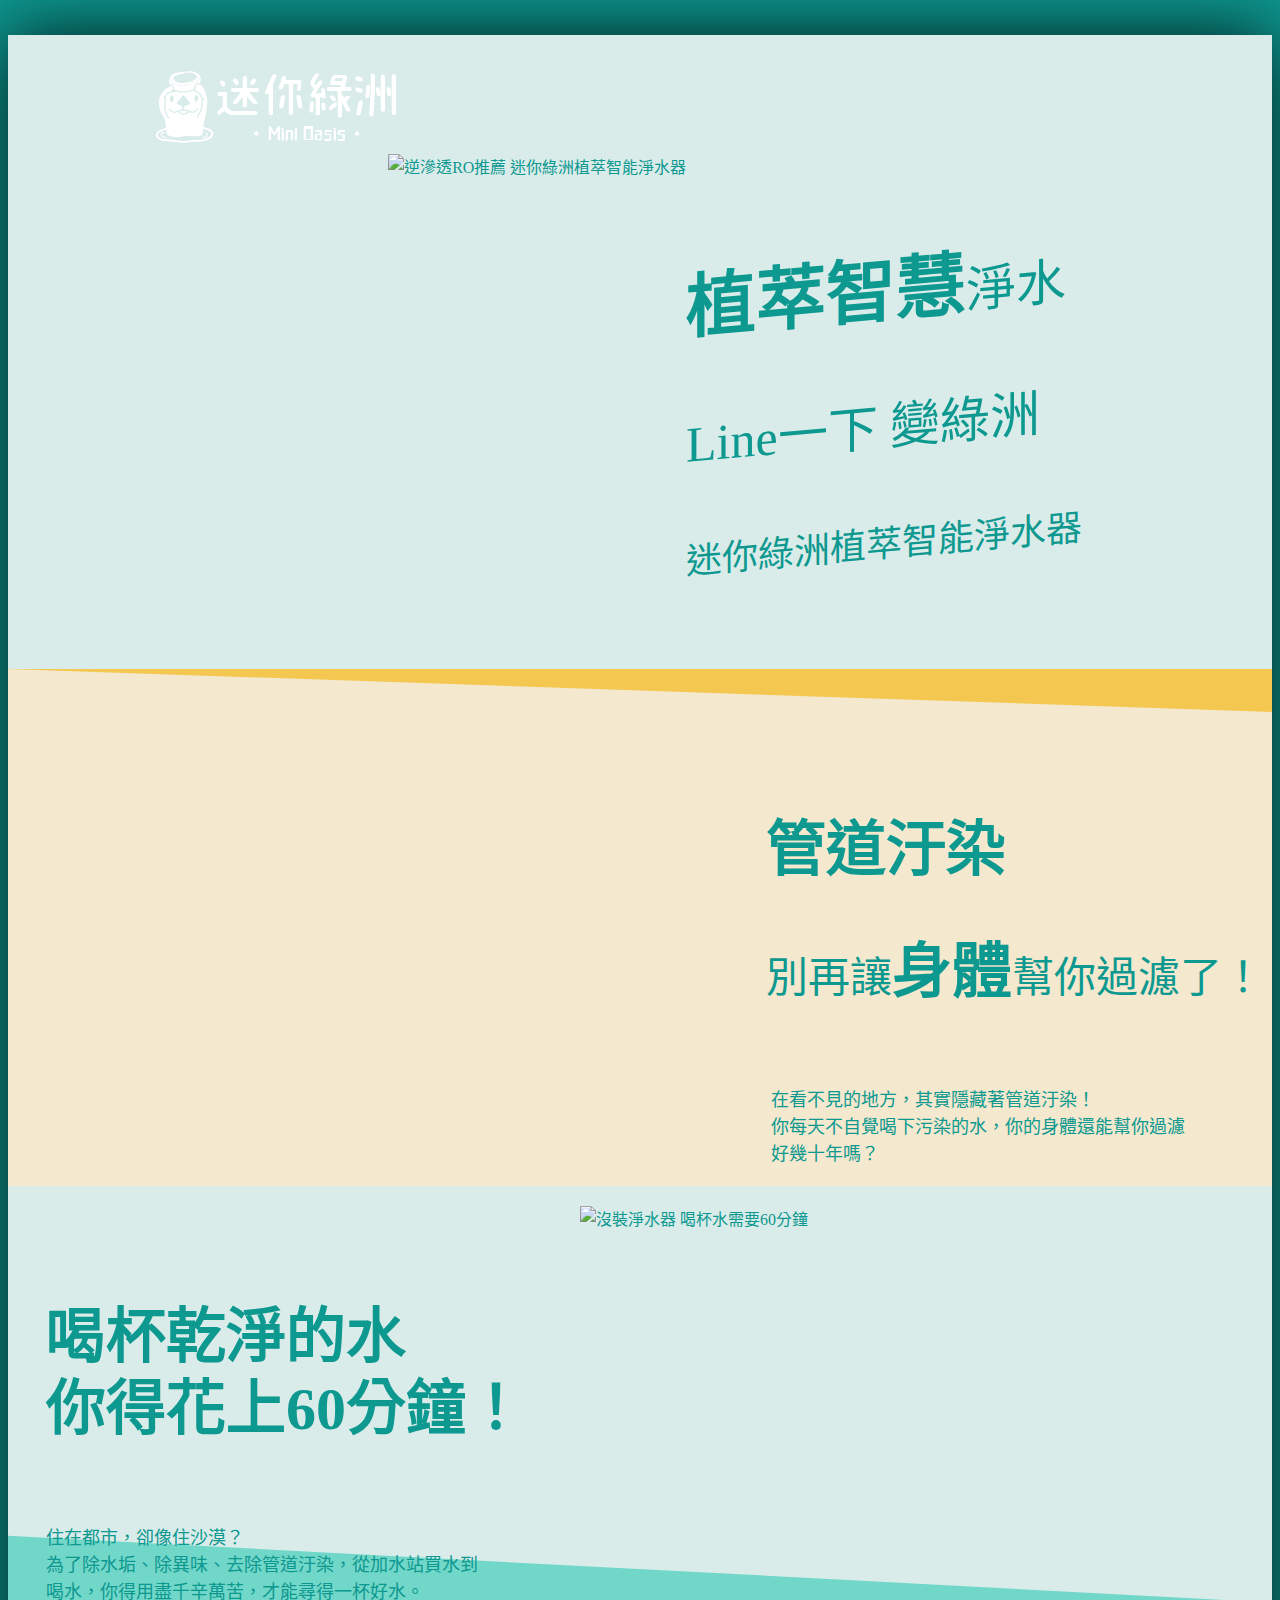
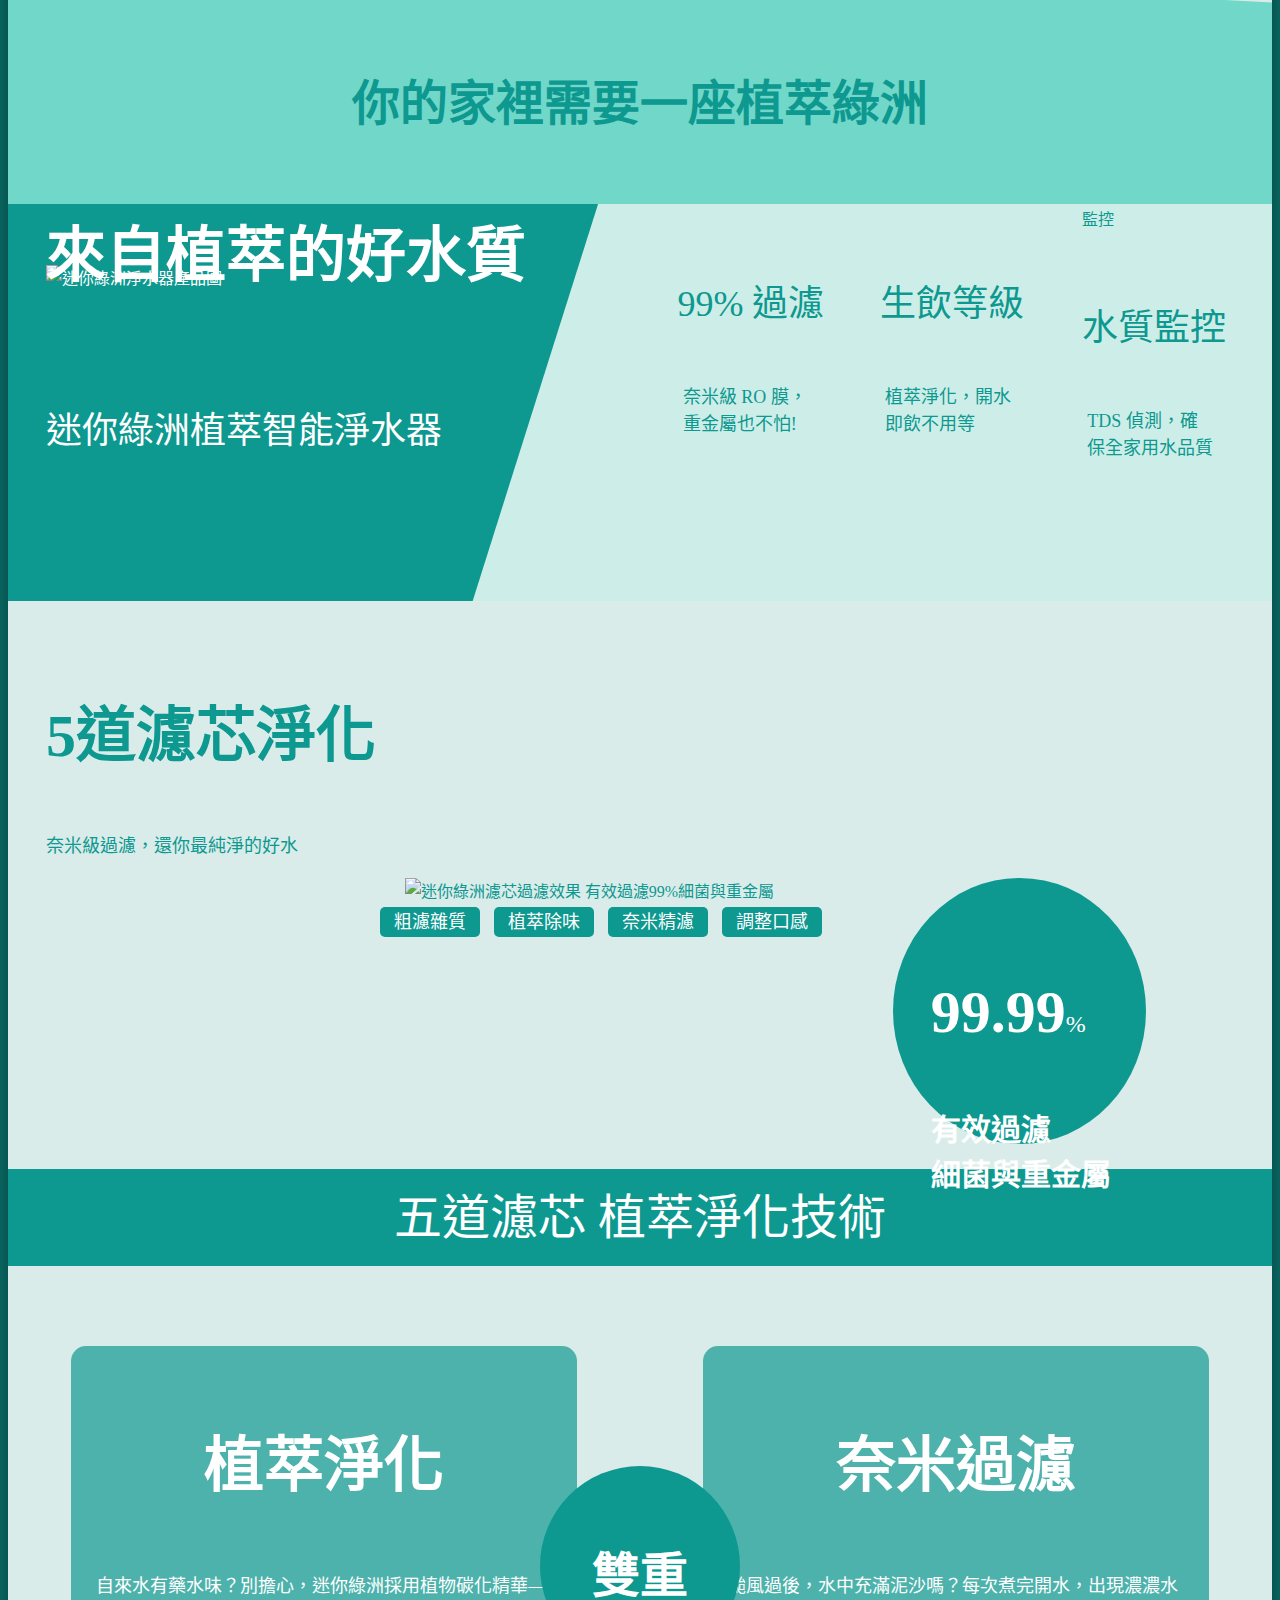
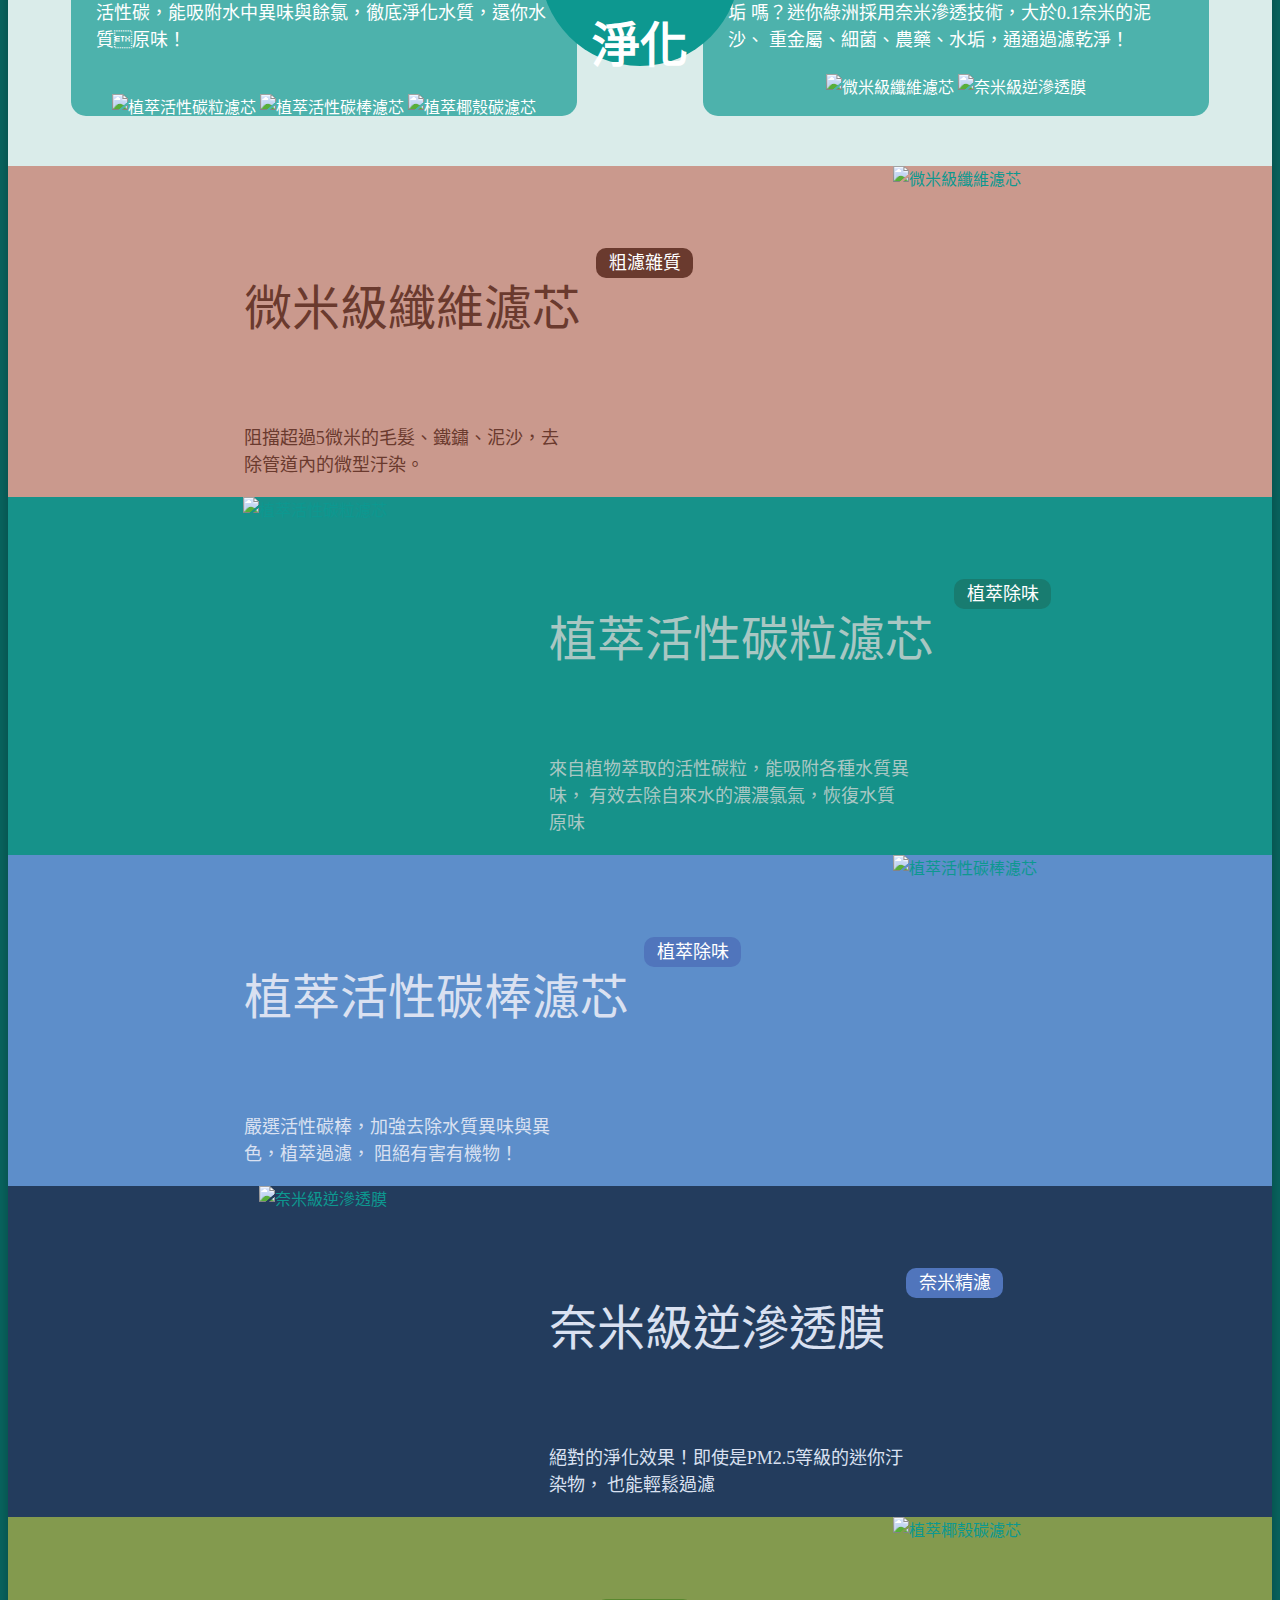
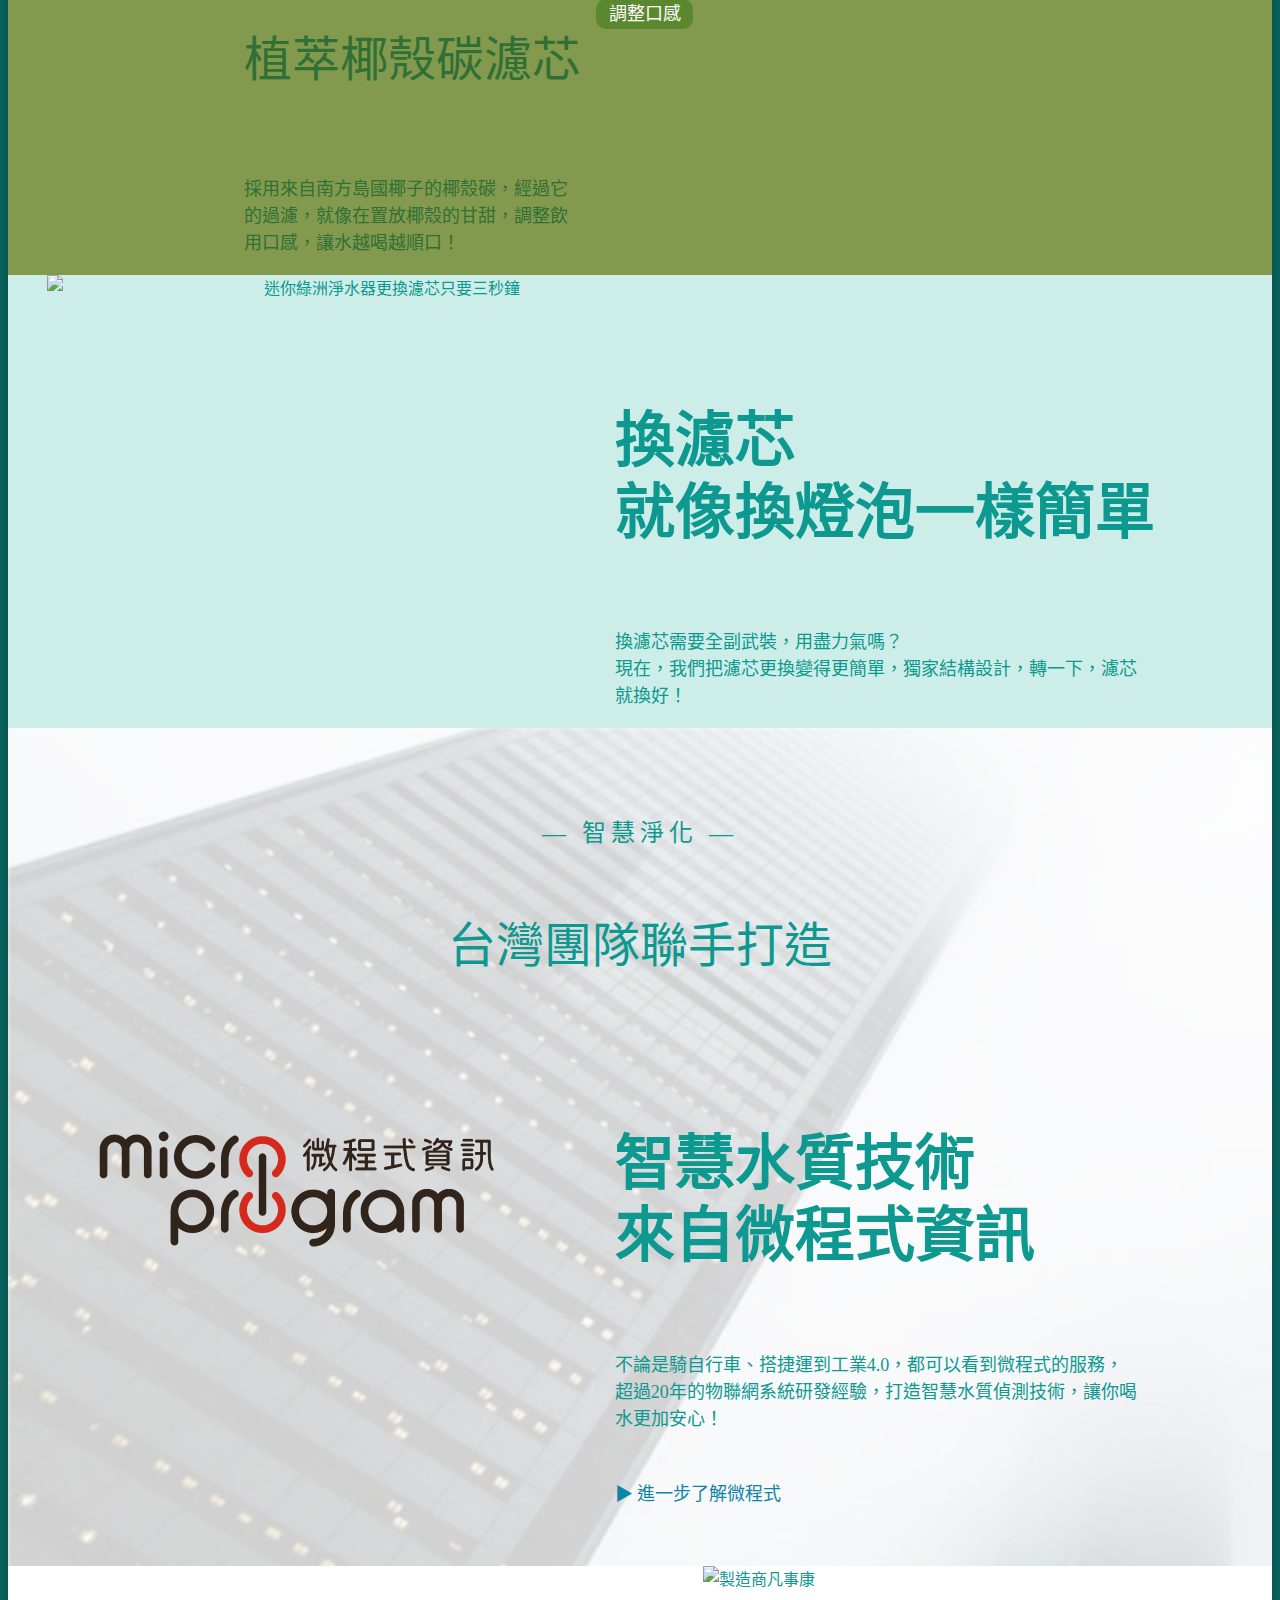
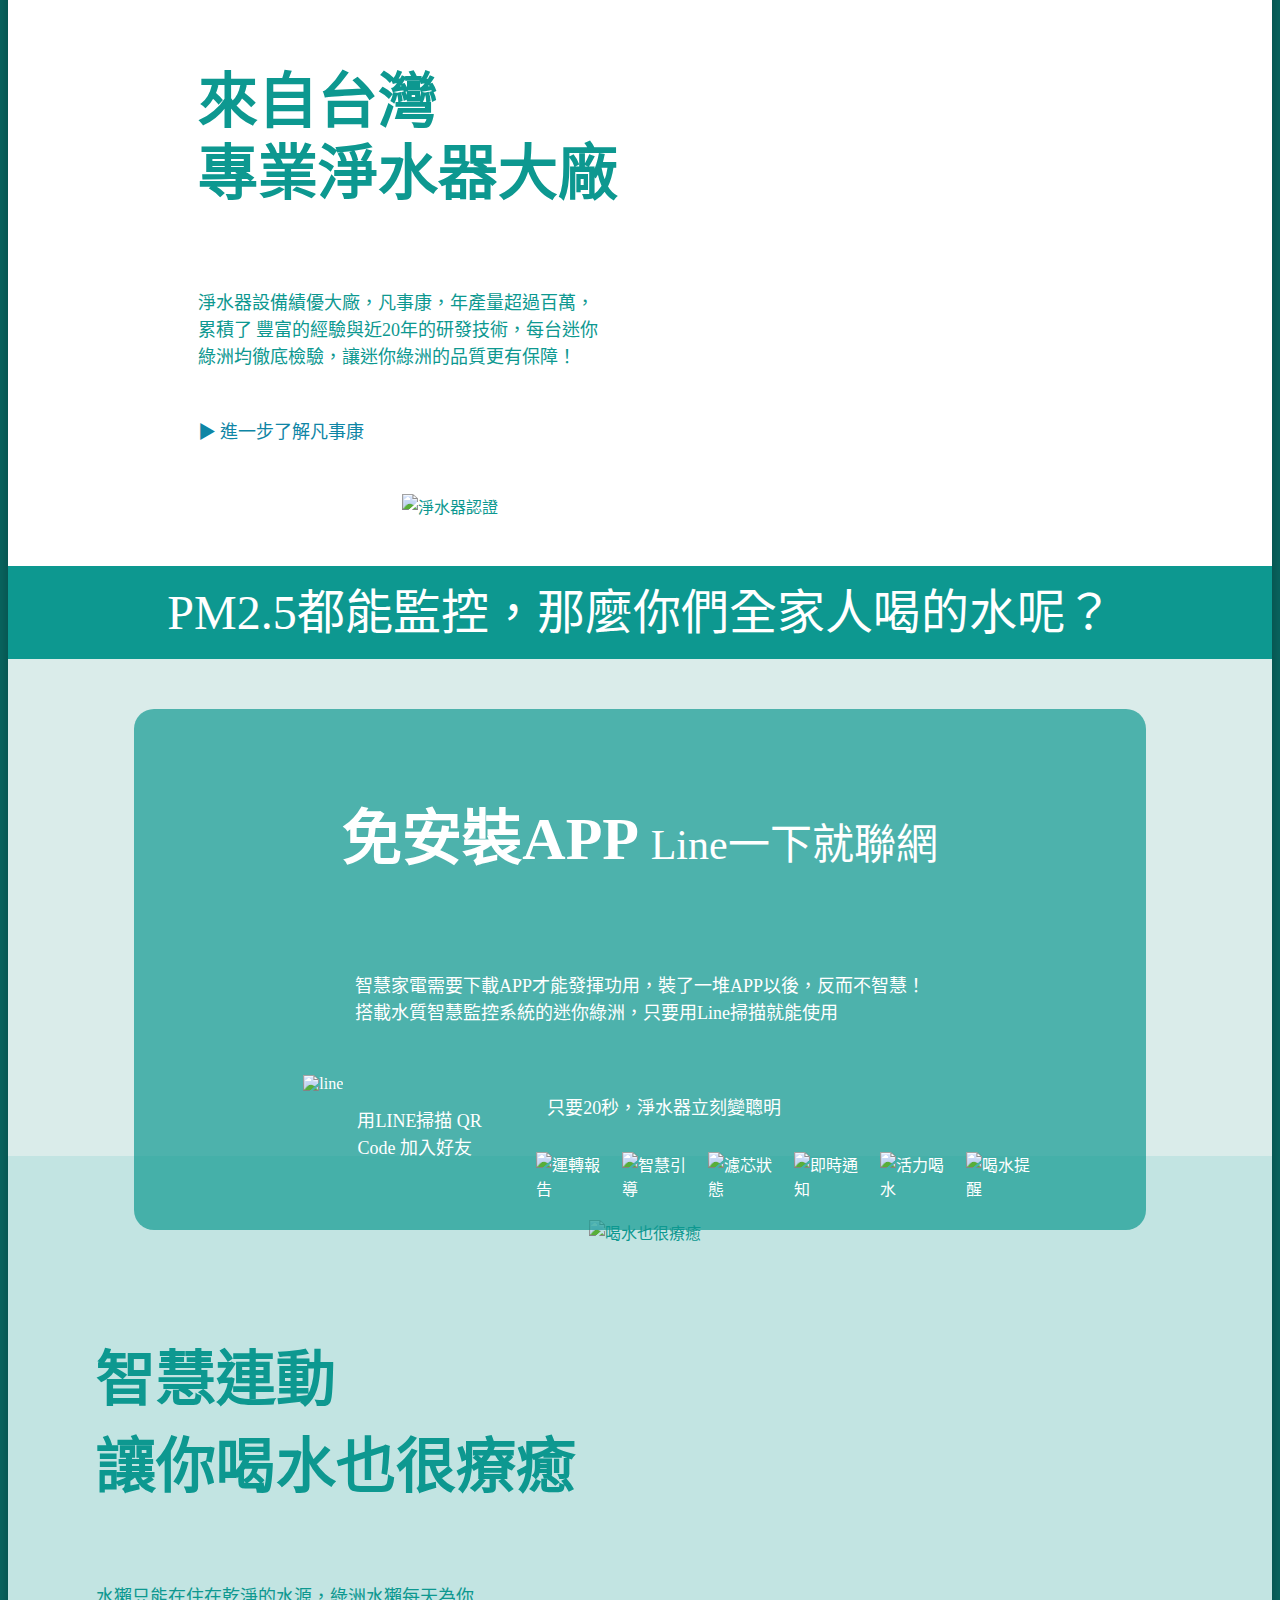
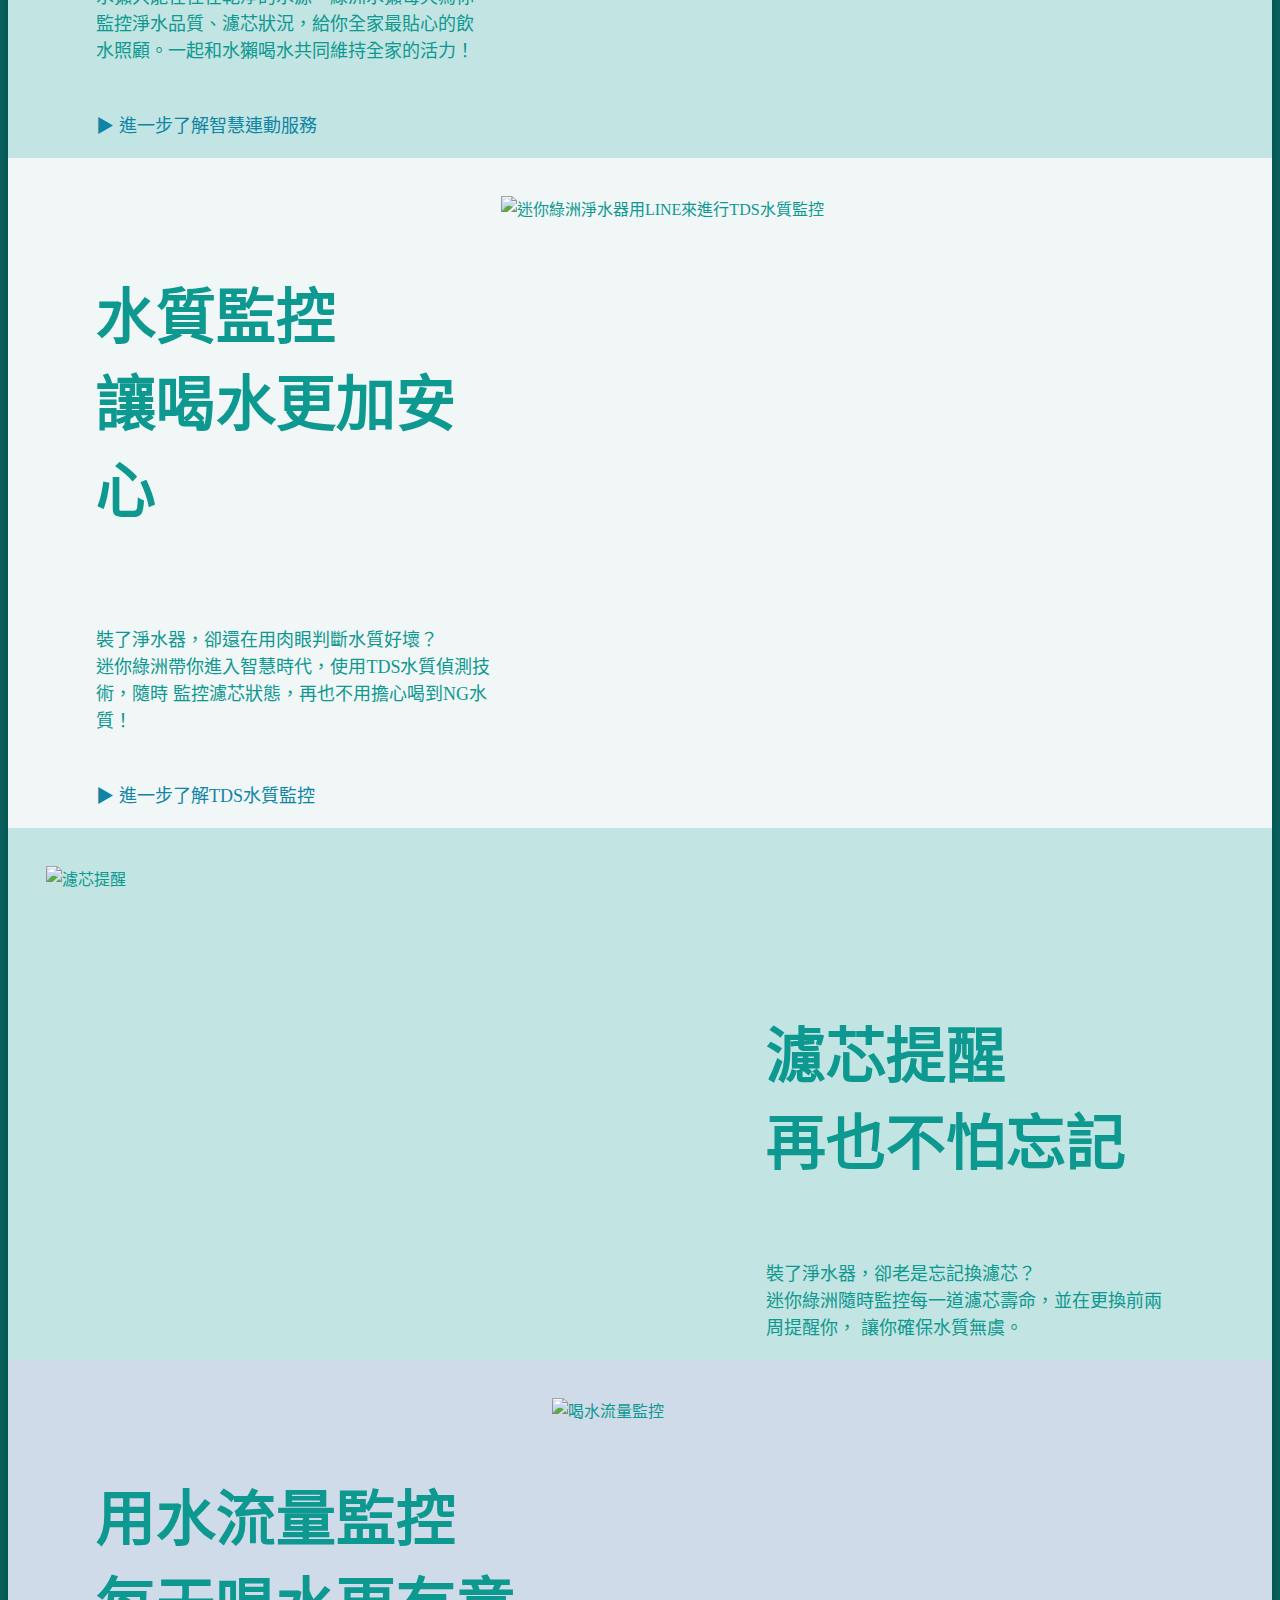
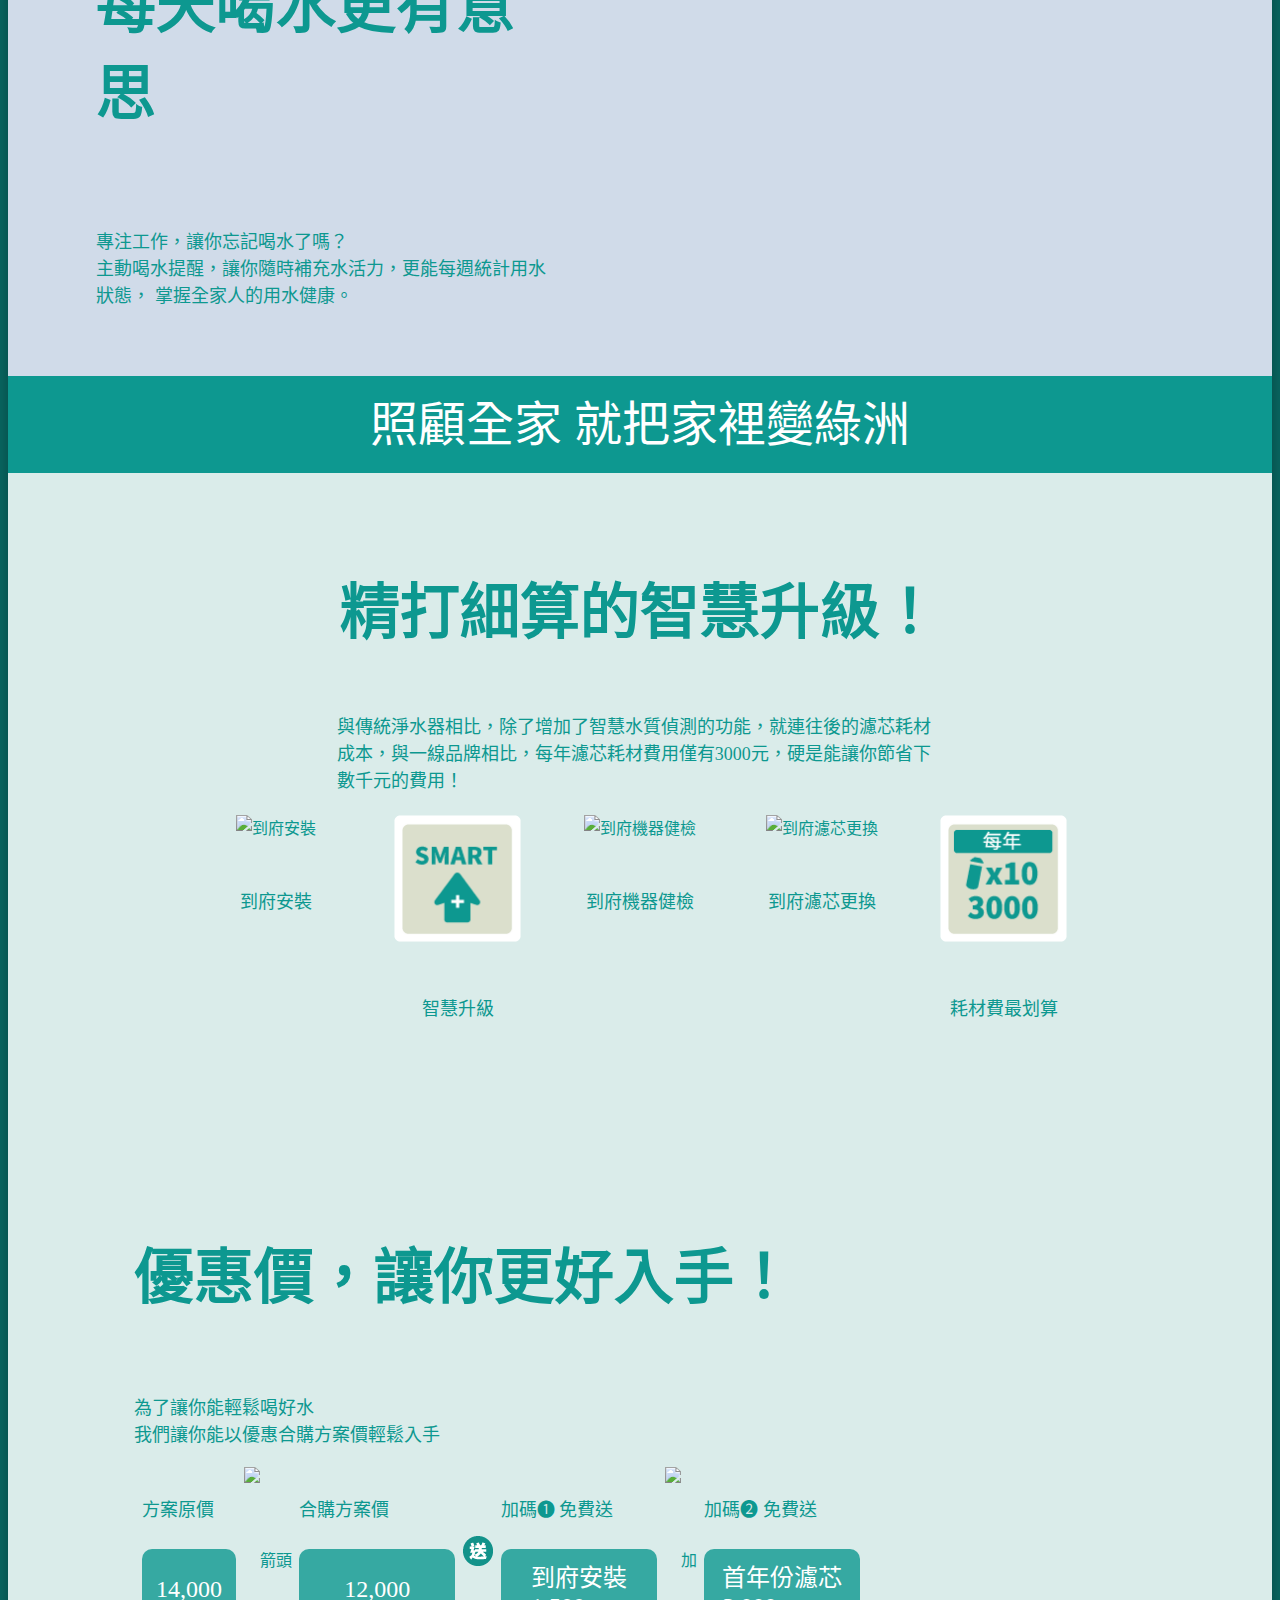
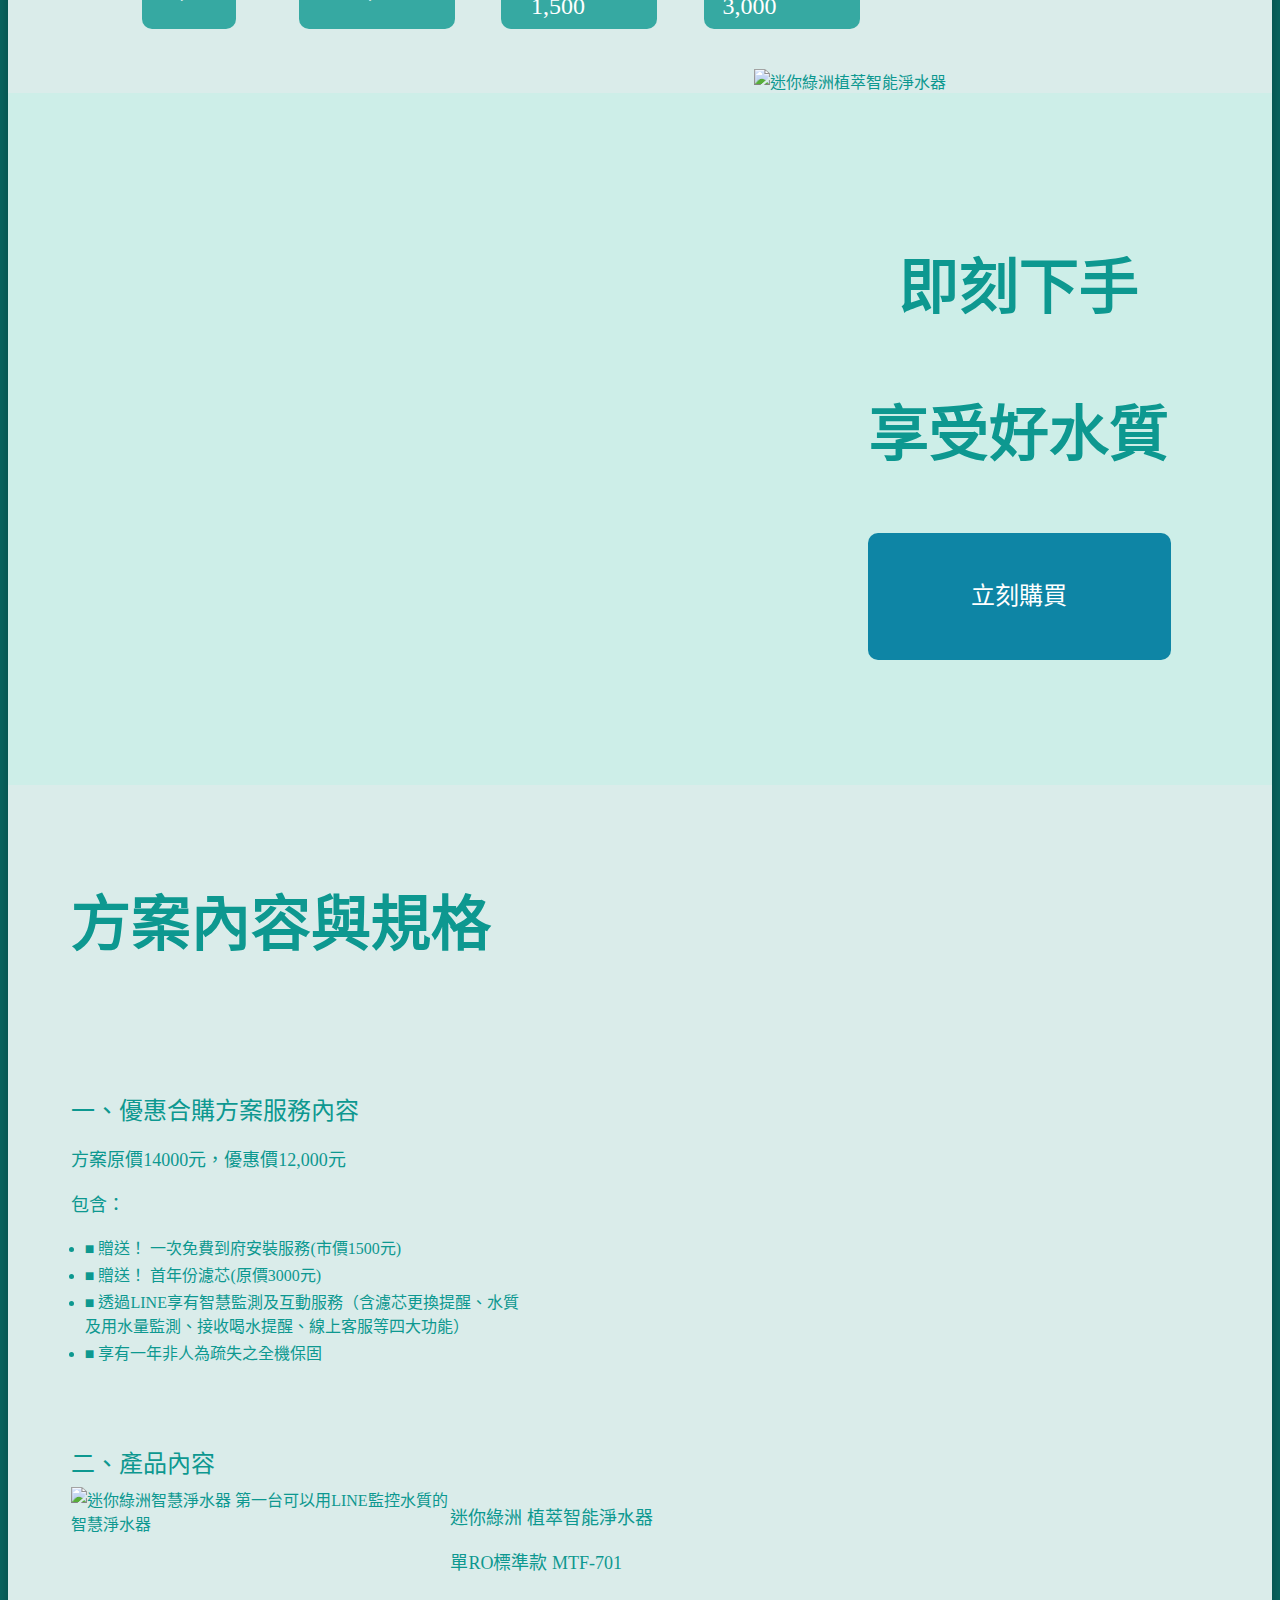
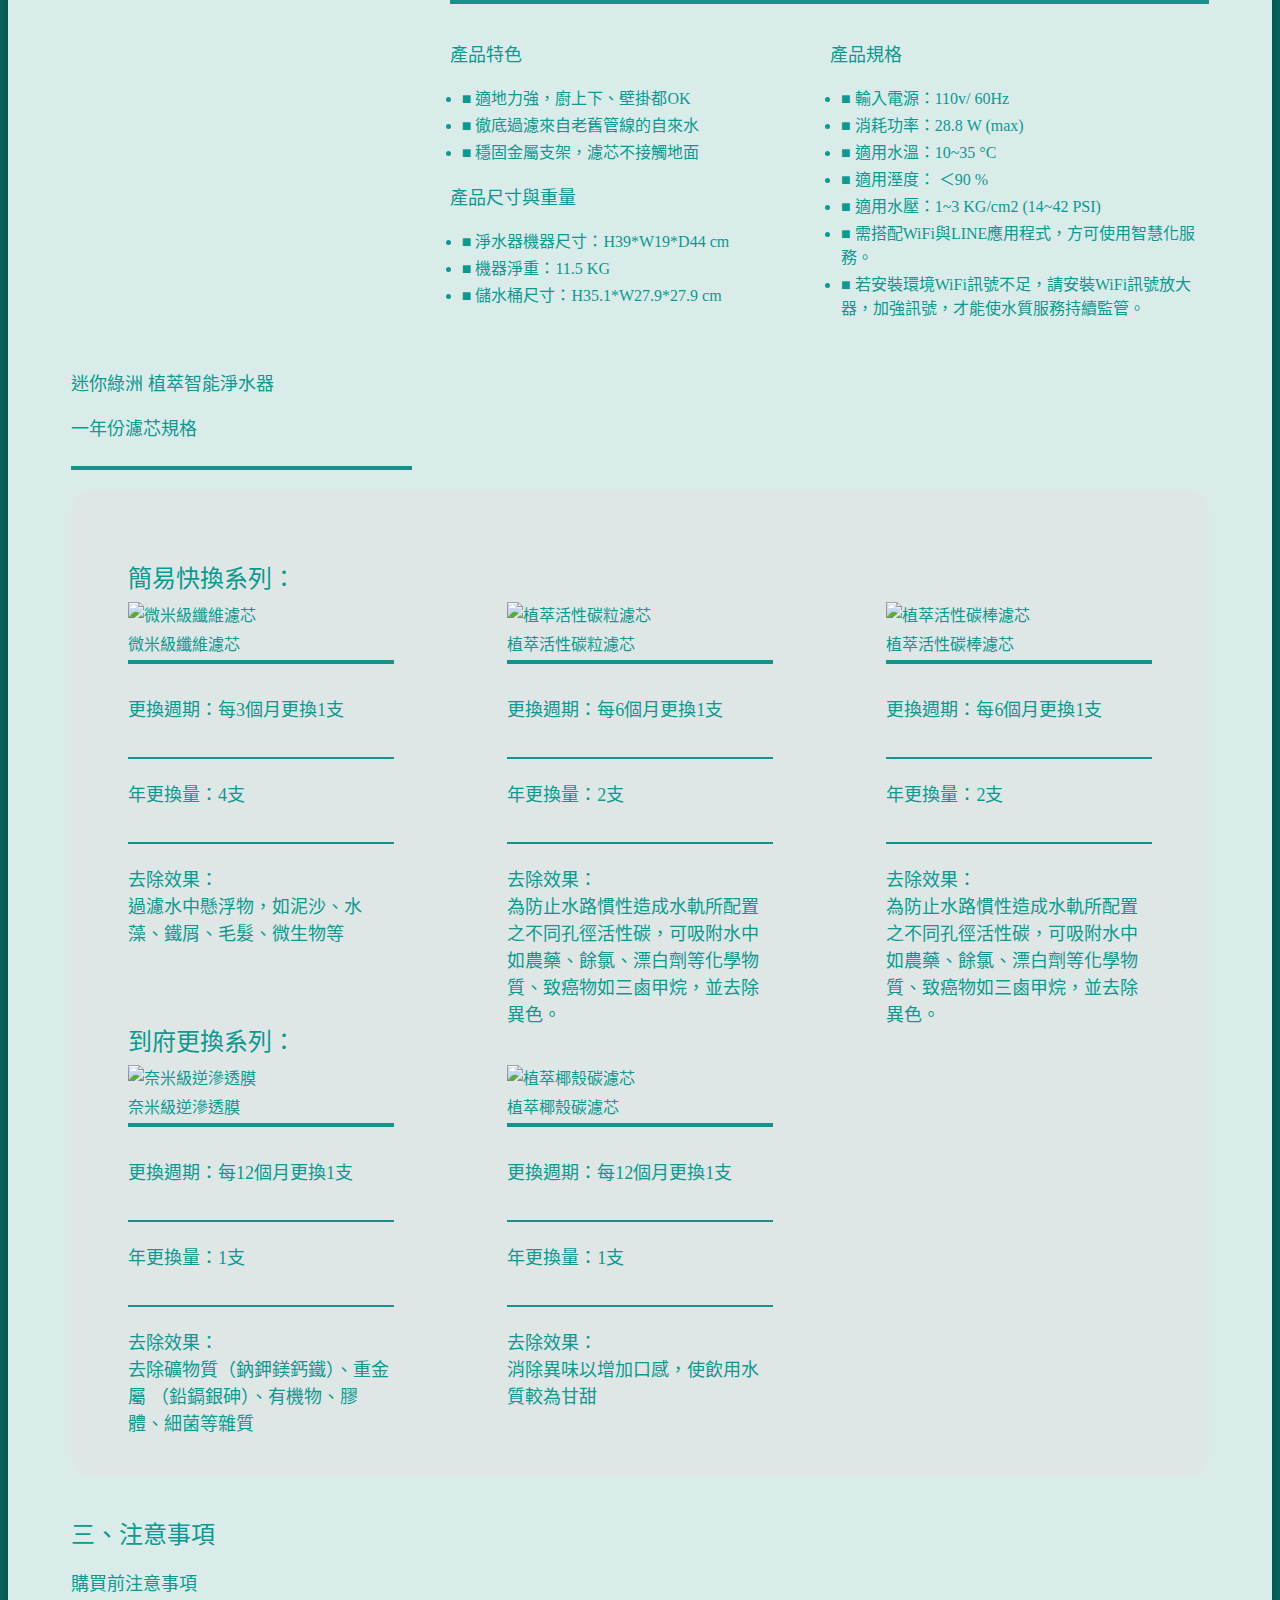
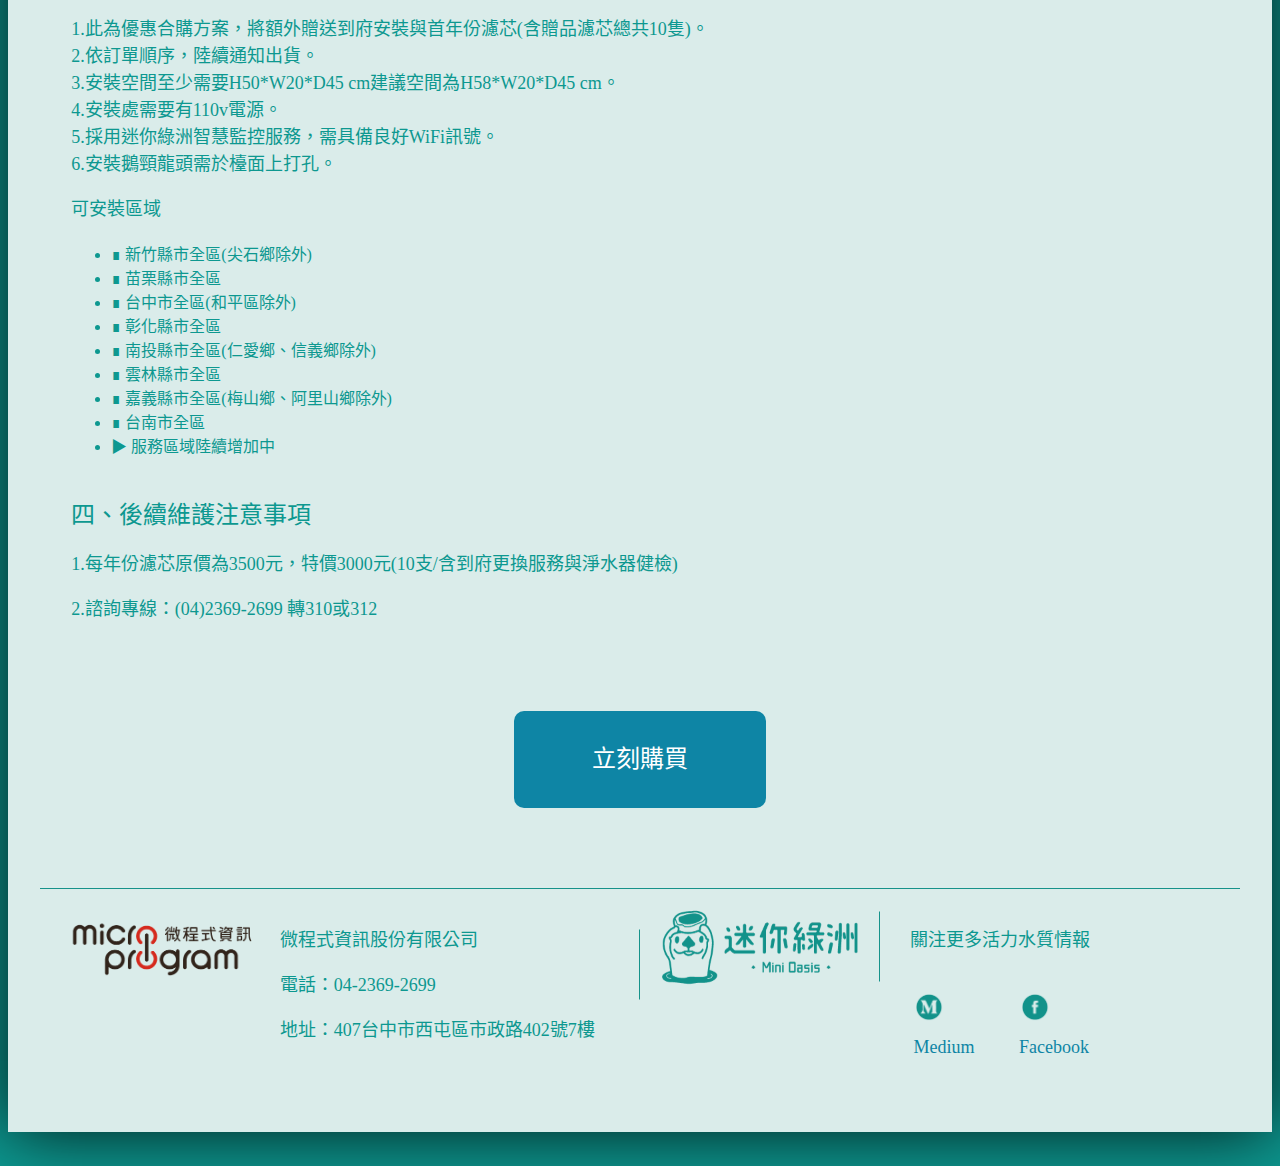
==== index.html @ f5595def "修正無法顯示公司Logo" ====
<!DOCTYPE html>
<html lang="zh-tw">

<head>
    <!-- Global site tag (gtag.js) - Google Analytics -->
<script async src="https://www.googletagmanager.com/gtag/js?id=UA-125056829-1"></script>
<script>
  window.dataLayer = window.dataLayer || [];
  function gtag(){dataLayer.push(arguments);}
  gtag('js', new Date());

  gtag('config', 'UA-125056829-1');
</script>

    <meta charset="UTF-8">
    <meta name="viewport" content="width=device-width, initial-scale=1.0">
    <meta http-equiv="X-UA-Compatible" content="ie=edge">

    <title>第一台可以用LINE監控水質的智慧淨水器 | 迷你綠洲 植萃智能淨水器</title>
    <meta name="description" content="2019淨水器推薦｜健康家居必備！自來水管線汙染，你喝的水值得信賴嗎？迷你綠洲植萃淨化技術，奈米級逆滲透過濾，去除危險物質，搭配TDS水質檢驗技術，只要Line一下，水質好壞馬上報你知，讓你喝水超安心！迷你綠洲植萃智能淨水器，Line一下 變綠洲！" />

    <link href="css/normalize.css" rel="stylesheet" type="text/css">
    <link href="css/minioasis.css" rel="stylesheet" type="text/css">
    <link href="css/tablet.css" rel="stylesheet" type="text/css">
    <link href="css/lg.css" rel="stylesheet" type="text/css">
    <link href="css/phone.css" rel="stylesheet" type="text/css">
    <link rel="stylesheet" type="text/css" href="css/section-scroll.css">


    <link rel="apple-touch-icon" sizes="180x180" href="img/favicon/apple-touch-icon.png">
    <link rel="icon" type="image/png" sizes="32x32" href="img/favicon//favicon-32x32.png">
    <link rel="icon" type="image/png" sizes="16x16" href="img/favicon//favicon-16x16.png">
    <link rel="manifest" href="img/favicon//site.webmanifest">
    <link rel="mask-icon" href="img/favicon//safari-pinned-tab.svg" color="#5bbad5">
    <meta name="msapplication-TileColor" content="#da532c">
    <meta name="theme-color" content="#ffffff">


    <!-- Facebook Pixel Code -->
<script>
        !function(f,b,e,v,n,t,s)
        {if(f.fbq)return;n=f.fbq=function(){n.callMethod?
        n.callMethod.apply(n,arguments):n.queue.push(arguments)};
        if(!f._fbq)f._fbq=n;n.push=n;n.loaded=!0;n.version='2.0';
        n.queue=[];t=b.createElement(e);t.async=!0;
        t.src=v;s=b.getElementsByTagName(e)[0];
        s.parentNode.insertBefore(t,s)}(window, document,'script',
        'https://connect.facebook.net/en_US/fbevents.js');
        fbq('init', '2083414198589104');
        fbq('track', 'PageView');
      </script>
      <noscript><img height="1" width="1" style="display:none"
        src="https://www.facebook.com/tr?id=2083414198589104&ev=PageView&noscript=1"
      /></noscript>
      <!-- End Facebook Pixel Code -->
      


</head>

<body>

    <div class="container">
        <section class="section1 scrollable-section" data-section-title="迷你綠洲">
            <div class="logoarea">
                <div class="logobg"></div>
                <div class="logo">
                    <img src="img/section1/logo.png" alt="迷你綠洲logo">
                </div>
            </div>
            <div class="mainslogan clearfix">
                <div class="slogantext">
                    <h1>植萃智慧<span>淨水</span></h1>
                    <h1><span>Line一下 </span><span class="phonebr">變綠洲</span></h1>
                    <h4>迷你綠洲植萃智能淨水器</h4>
                </div>
                <div class="img">
                    <img src="img/section1/minioasis_product.png" alt="逆滲透RO推薦 迷你綠洲植萃智能淨水器">
                </div>
            </div>
        </section>
        <section class="section2 clearfix">
            <div class="triangle"></div>
            <div class="content">
                <div class="appeal">
                    <div class="title">
                        <h2>管道汙染</h2>
                        <h2><span>別再讓</span>身體<span>幫你過濾了！</span></h2>
                    </div>
                    <div class="text">
                        <p>在看不見的地方，其實隱藏著管道汙染！<br> 你每天不自覺喝下污染的水，你的身體還能幫你過濾好幾十年嗎？
                        </p>
                    </div>
                </div>
                <div class="scene">
                    <img src="img/section2/Scenes.png" alt="管道汙染 細菌滋生 含鉛水龍頭">
                </div>


            </div>
        </section>
        <section class="section3">
            <div class="content clearfix">
                <div class="appeal">
                    <div class="title">
                        <h2>喝杯乾淨的水<br>你得花上60分鐘！</h2>
                    </div>
                    <div class="text">
                        <p>住在都市，卻像住沙漠？<br>為了除水垢、除異味、去除管道汙染，從加水站買水到喝水，你得用盡千辛萬苦，才能尋得一杯好水。
                        </p>
                    </div>
                </div>
                <div class="scene">
                    <img src="img/section3/Scenes.png" alt="沒裝淨水器 喝杯水需要60分鐘">
                </div>
            </div>
            <div class="slogan">
                <h2>你的家裡需要<span>一座植萃綠洲</span></h2>
            </div>
        </section>
        <section class="section4 clearfix">
            <div class="product_title">
                <div class="title">
                    <h2>來自植萃的好水質</h2>
                </div>
                <div class="text">
                    <h4>迷你綠洲植萃智能淨水器</h4>
                </div>
            </div>
            <div class="appeal">
                <div class="feature_area clearfix">
                    <div class="feature">
                        <img src="img/section4/Features1.png" alt="迷你綠洲淨水器擁有99%過濾">
                        <h4>99% 過濾</h4>
                        <p>奈米級 RO 膜， 重金屬也不怕!</p>
                    </div>
                    <div class="feature">
                        <img src="img/section4/Features2.png" alt="迷你綠洲淨水器具備開水即飲">
                        <h4>生飲等級</h4>
                        <p>植萃淨化，開水即飲不用等</p>
                    </div>
                    <div class="feature">
                        <img src="img/section4/Features3.png" alt="迷你綠洲淨水器內建TDS水質監控">
                        <h4>水質監控</h4>
                        <p>TDS 偵測，確保全家用水品質</p>
                    </div>
                </div>
            </div>
            <div class="scene">

                <div class="product">
                    <img src="img/section4/minioasis_product.png" alt="迷你綠洲淨水器產品圖">
                </div>
            </div>
        </section>
        <section class="section5 scrollable-section" data-section-title="濾芯技術">
            <div class="content clearfix">
                <div class="title">
                    <h2>5道濾芯淨化</h2>
                    <p>奈米級過濾，還你最純淨的好水</p>
                </div>
                <div class="scene">
                    <img src="img/section5/demo.png" alt="迷你綠洲濾芯過濾效果 有效過濾99%細菌與重金屬">
                    <div class="feature clearfix">
                        <p><span>粗濾雜質</span></p>
                        <p><span>植萃除味</span></p>
                        <p><span>奈米精濾</span></p>
                        <p><span>調整口感</span></p>
                    </div>
                </div>
                <div class="appeal">
                    <h2>99.99<span>%</span></h2>
                    <p>有效過濾<br>細菌與重金屬</p>
                </div>
            </div>
            <div class="slogan">
                <h3>五道濾芯 植萃淨化技術</h3>
            </div>
        </section>
        <section class="section6">
            <div class="content clearfix">
                <div class="appeal1">
                    <div class="mask">
                        <h2>植萃淨化</h2>
                        <p>自來水有藥水味？別擔心，迷你綠洲採用植物碳化精華— 活性碳，能吸附水中異味與餘氯，徹底淨化水質，還你水質原味！</p>
                        <div class="filter_img">
                            <img src="img/section6/filter02.png" alt="植萃活性碳粒濾芯">
                            <img src="img/section6/filter03.png" alt="植萃活性碳棒濾芯">
                            <img src="img/section6/filter05.png" alt="植萃椰殼碳濾芯">
                        </div>
                    </div>
                </div>
                <div class="appeal2">
                    <div class="mask">
                        <h2>奈米過濾</h2>
                        <p>颱風過後，水中充滿泥沙嗎？每次煮完開水，出現濃濃水垢 嗎？迷你綠洲採用奈米滲透技術，大於0.1奈米的泥沙、 重金屬、細菌、農藥、水垢，通通過濾乾淨！</p>
                        <div class="filter_img">
                            <img src="img/section6/filter01.png" alt="微米級纖維濾芯">
                            <img src="img/section6/filter04.png" alt="奈米級逆滲透膜">
                        </div>
                    </div>
                </div>
            </div>
            <div class="slogan">
                <h2>雙重<br>淨化</h2>
            </div>
        </section>
        <section class="section7 clearfix">
            <div class="description">
                <div class="title clearfix">
                    <h3>微米級纖維濾芯</h3>
                    <p><span>粗濾雜質</span></p>


                </div>
                <div class="text">
                    <p>阻擋超過5微米的毛髮、鐵鏽、泥沙，去除管道內的微型汙染。</p>
                </div>
            </div>
            <div class="filter">
                <img src="img/section7/filter01.png" alt="微米級纖維濾芯">
            </div>
        </section>
        <section class="section8 clearfix">
            <div class="description">
                <div class="title clearfix">
                    <h3>植萃活性碳粒濾芯</h3>
                    <p><span>植萃除味</span></p>
                </div>
                <div class="text">
                    <p>來自植物萃取的活性碳粒，能吸附各種水質異味， 有效去除自來水的濃濃氯氣，恢復水質原味</p>
                </div>
            </div>
            <div class="filter">
                <img src="img/section8/filter02.png" alt="植萃活性碳粒濾芯">
            </div>
        </section>
        <section class="section9 clearfix">
            <div class="description">
                <div class="title clearfix">
                    <h3>植萃活性碳棒濾芯</h3>
                    <p><span>植萃除味</span></p>
                </div>
                <div class="text">
                    <p>嚴選活性碳棒，加強去除水質異味與異色，植萃過濾， 阻絕有害有機物！</p>
                </div>
            </div>
            <div class="filter">
                <img src="img/section9/filter03.png" alt="植萃活性碳棒濾芯">
            </div>
        </section>
        <section class="section10 clearfix">
            <div class="description">
                <div class="title clearfix">
                    <h3>奈米級逆滲透膜</h3>
                    <p><span>奈米精濾</span></p>
                </div>
                <div class="text">
                    <p>絕對的淨化效果！即使是PM2.5等級的迷你汙染物， 也能輕鬆過濾</p>
                </div>
            </div>
            <div class="filter">
                <img src="img/section10/filter04.png" alt="奈米級逆滲透膜">
            </div>
        </section>
        <section class="section11 clearfix">
            <div class="description">
                <div class="title clearfix">
                    <h3>植萃椰殼碳濾芯</h3>
                    <p><span>調整口感</span></p>
                </div>
                <div class="text">
                    <p>採用來自南方島國椰子的椰殼碳，經過它的過濾，就像在置放椰殼的甘甜，調整飲用口感，讓水越喝越順口！</p>
                </div>
            </div>
            <div class="filter">
                <img src="img/section11/filter05.png" alt="植萃椰殼碳濾芯">
            </div>
        </section>
        <section class="section12 clearfix">

            <div class="appeal">
                <div class="title">
                    <h2>換濾芯<br>就像換燈泡一樣簡單</h2>
                </div>
                <div class="text">
                    <p>換濾芯需要全副武裝，用盡力氣嗎？<br>現在，我們把濾芯更換變得更簡單，獨家結構設計，轉一下，濾芯就換好！</p>
                </div>
            </div>
            <div class="scene">
                <img src="img/section12/minioasis_product.png" alt="迷你綠洲淨水器更換濾芯只要三秒鐘">
            </div>

        </section>
        <section class="section13 ">
            <!-- <div class="triangle"></div> -->
            <div class="content mp clearfix">
                <div class="together"> 
                    <h5>— 智慧淨化 —</h5>
                    <h3>台灣團隊聯手打造</h3>
                </div>
                <div class="appeal">
                    <div class="title">
                        <h2>智慧水質技術<br>來自微程式資訊</h2>
                    </div>
                    <div class="text">
                        <p>不論是騎自行車、搭捷運到工業4.0，都可以看到微程式的服務，超過20年的物聯網系統研發經驗，打造智慧水質偵測技術，讓你喝水更加安心！</p>
                        <p><a href="https://www.program.com.tw" target="_blank">▶ 進一步了解微程式</a></p>
                    </div>
                </div>
                <div class="scene">
                    <img src="img/section13/mplogo.png" alt="微程式資訊">
                </div>
            </div>
            <div class="content clearfix">
                <div class="appeal">
                    <div class="title">
                        <h2>來自台灣<br>專業淨水器大廠</h2>
                    </div>
                    <div class="text">
                        <p>淨水器設備績優大廠，凡事康，年產量超過百萬，累積了 豐富的經驗與近20年的研發技術，每台迷你綠洲均徹底檢驗，讓迷你綠洲的品質更有保障！</p>
                        <p><a href="https://vimeo.com/104899785" target="_blank">▶ 進一步了解凡事康</a></p>
                    </div>
                    <div class="certificate">
                        <img src="img/section13/ce.png" alt="淨水器認證">
                    </div>
                </div>
                <div class="scene">
                    <img src="img/section13/fluxtek.jpg" alt="製造商凡事康">
                </div>
            </div>
            <div class="slogan">
                <h3>PM2.5都能監控，<span>那麼你們全家人喝的水呢？</span></h3>
            </div>

        </section>
        <section class="section14 clearfix scrollable-section" data-section-title="智慧聯網功能">
            <div class="appeal clearfix">
                <div class="title">
                    <h2>免安裝APP <span>Line一下就聯網</span></h2>
                </div>
                <div class="text">
                    <p>智慧家電需要下載APP才能發揮功用，裝了一堆APP以後，反而不智慧！<br>搭載水質智慧監控系統的迷你綠洲，只要用Line掃描就能使用</p>
                </div>
                <div class="function clearfix">
                    <div class="line clearfix">
                        <div class="lineqr">
                            <img src="img/section14/line.png" alt="line">
                        </div>
                        <div class="linetext">
                            <p>用LINE掃描 QR Code 加入好友</p>
                        </div>
                    </div>
                    <div class="feature">
                        <div class="title">
                            <p>只要20秒，淨水器立刻變聰明 </p>
                        </div>
                        <div class="icon clearfix">
                            <img src="img/section14/function1.png" alt="運轉報告">
                            <img src="img/section14/function2.png" alt="智慧引導">
                            <img src="img/section14/function3.png" alt="濾芯狀態">
                            <img src="img/section14/function4.png" alt="即時通知">
                            <img src="img/section14/function5.png" alt="活力喝水">
                            <img src="img/section14/function6.png" alt="喝水提醒">
                        </div>
                    </div>
                </div>
            </div>
        </section>
        <section class="section15 clearfix">
            <div class="appeal">
                <div class="title">
                    <h2>智慧連動<br>讓你喝水也很療癒
                    </h2>
                </div>
                <div class="text">
                    <p>水獺只能在住在乾淨的水源，綠洲水獺每天為你監控淨水品質、濾芯狀況，給你全家最貼心的飲水照顧。一起和水獺喝水共同維持全家的活力！</p>
                    <p><a href="https://medium.com/@vast_8788/可以line一下-報告水質的淨水器-迷你綠洲完全體驗-8b28331dfc9d" target="_blank">▶ 進一步了解智慧連動服務</a></p>
                </div>

            </div>
            <div class="scene">
                <img src="img/section15/likedrink.png" alt="喝水也很療癒">
            </div>
        </section>
        <section class="section16 clearfix">
            <div class="appeal">
                <div class="title">
                    <h2>水質監控<br>讓喝水更加安心
                    </h2>
                </div>
                <div class="text">
                    <p>裝了淨水器，卻還在用肉眼判斷水質好壞？<br> 迷你綠洲帶你進入智慧時代，使用TDS水質偵測技術，隨時 監控濾芯狀態，再也不用擔心喝到NG水質！
                    </p>
                    <p><a href="https://medium.com/@vast_8788/tds為什麼可以成為最快速的水質檢測-6c7f07043e3d" target="_blank">▶ 進一步了解TDS水質監控</a></p>
                </div>

            </div>
            <div class="scene">
                <img src="img/section16/bg.png" alt="迷你綠洲淨水器用LINE來進行TDS水質監控 ">
            </div>
        </section>
        <section class="section17 clearfix">
            <div class="appeal">
                <div class="title">
                    <h2>濾芯提醒<br>再也不怕忘記
                    </h2>
                </div>
                <div class="text">
                    <p>裝了淨水器，卻老是忘記換濾芯？<br>迷你綠洲隨時監控每一道濾芯壽命，並在更換前兩周提醒你， 讓你確保水質無虞。
                    </p>
                </div>
            </div>
            <div class="scene">
                <img src="img/section17/filter_note.png" alt="濾芯提醒">
            </div>

        </section>
        <section class="section18 ">
            <div class="content clearfix">
                <div class="appeal">
                    <div class="title">
                        <h2>用水流量監控<br>每天喝水更有意思</h2>
                    </div>
                    <div class="text">
                        <p>專注工作，讓你忘記喝水了嗎？<br>主動喝水提醒，讓你隨時補充水活力，更能每週統計用水狀態， 掌握全家人的用水健康。
                        </p>
                    </div>

                </div>
                <div class="scene">
                    <img src="img/section18/drink_note.png" alt="喝水流量監控">
                </div>
            </div>
            <div class="slogan">
                <h3> 照顧全家 就把家裡變綠洲 </h3>
            </div>
        </section>
        <section class="section19 clearfix scrollable-section" data-section-title="優惠內容">
            <div class="appeal ">
                <div class="title ">
                    <h2>精打細算的智慧升級！</h2>
                </div>
                <div class="text ">
                    <p>與傳統淨水器相比，除了增加了智慧水質偵測的功能，就連往後的濾芯耗材成本，與一線品牌相比，每年濾芯耗材費用僅有3000元，硬是能讓你節省下數千元的費用！</p>
                </div>
                <div class="iconarea clearfix ">
                    <div class="upgrate "><img src="img/section19/up1_fix.png " alt="到府安裝">
                        <p>到府安裝</p>
                    </div>
                    <div class="upgrate "><img src="img/section19/up2_warranty.png " alt="智慧升級">
                        <p>智慧升級</p>
                    </div>
                    <div class="upgrate "><img src="img/section19/up3_check.png " alt="到府機器健檢">
                        <p>到府機器健檢</p>
                    </div>
                    <div class="upgrate "><img src="img/section19/up4_replace.png " alt="到府濾芯更換">
                        <p>到府濾芯更換</p>
                    </div>
                    <div class="upgrate "><img src="img/section19/up5_renew.png " alt="耗材費最划算">
                        <p>耗材費最划算</p>
                    </div>
                </div>
            </div>
        </section>
        <section class="section20 clearfix ">
            <div class="appeal ">
                <div class="title ">
                    <h2>優惠價，讓你更好入手！</h2>
                </div>
                <div class="text ">
                    <p>為了讓你能輕鬆喝好水<br>我們讓你能以優惠合購方案價輕鬆入手</p>
                </div>
                <div class="pricebox clearfix ">
                    <img class="pricetablet ">
                    <div class="price ">
                        <p>方案原價</p>
                        <div><span>14,000</span></div>
                    </div>
                    <div class="math ">
                            <img src="img/section20/arrow.png " alt="箭頭 ">
                       
                    </div>
                    <div class="price width">
                        <p>合購方案價</p>
                        <div><span>12,000</span></div>
                    </div>
                    <div class="math ">
                        <img src="img/section20/give.png " alt="送 ">
                    </div>
                    <div class="price width">
                        <p>加碼❶ 免費送</p>
                        <div><span>到府安裝<br>1,500</span></div>
                    </div>
                    <div class="math ">
                            <img src="img/section20/plus.png " alt="加 ">
                    </div>
                    <div class="price width">
                        <p>加碼❷ 免費送</p>
                        <div><span>首年份濾芯<br>3,000</span></div>
                    </div>
                </div>
            </div>
            <div class="scene ">
                <img src="img/section20/product_front.png " alt="迷你綠洲植萃智能淨水器 ">
            </div>
        </section>
        <section class="section20-1 clearfix">
            <div class="video-container">
                    <iframe  src="https://www.youtube.com/embed/fpKJFjPP3Hs" frameborder="0" allow="accelerometer; autoplay; encrypted-media; gyroscope; picture-in-picture" allowfullscreen></iframe>
            </div>
            <div class="buynow">
                <div class="title">
                        <h2>即刻下手<pre>享受好水質</pre></h2>
                </div>
                <a href="http://www.pcstore.com.tw/minioasis/M52062146.htm" target="_blank"  class="button"><h3>立刻購買</h3></a>
            </div>
        </section>
       
        <section class="section22 scrollable-section" data-section-title="方案詳情">
            <div class="content ">
                <div class="title ">
                    <h2>方案內容與規格</h2>
                </div>
                <div class="spec1 ">
                    <h5>一、優惠合購方案服務內容</h5>
                    <p>方案原價14000元，優惠價12,000元</p>
                    <p>包含：</p>
                    <ul>
                        <li>■ 贈送！ 一次免費到府安裝服務(市價1500元)</li>
                        <li>■ 贈送！ 首年份濾芯(原價3000元)</li>
                        <li>■ 透過LINE享有智慧監測及互動服務（含濾芯更換提醒、水質及用水量監測、接收喝水提醒、線上客服等四大功能）</li>
                        <li>■ 享有一年非人為疏失之全機保固</li>
                    </ul>
                </div>
                <div class="spec2 clearfix ">
                    <h5>二、產品內容</h5>
                    <div class="prodcut ">
                        <img src="img/section22/minioasis_product_front.png " alt="迷你綠洲智慧淨水器 第一台可以用LINE監控水質的智慧淨水器">
                    </div>
                    <div class="infobox clearfix ">
                        <div class="title ">
                            <p>迷你綠洲 植萃智能淨水器</p>
                            <p>單RO標準款 MTF-701</p>
                        </div>
                        <div class="column ">
                            <div class="info ">
                                <p>產品特色</p>
                                <ul>
                                    <li>■ 適地力強，廚上下、壁掛都OK</li>
                                    <li>■ 徹底過濾來自老舊管線的自來水</li>
                                    <li>■ 穩固金屬支架，濾芯不接觸地面</li>
                                </ul>
                            </div>
                            <div class="info ">
                                <p>產品尺寸與重量</p>
                                <ul>
                                    <li> ■ 淨水器機器尺寸：H39*W19*D44 cm</li>
                                    <li> ■ 機器淨重：11.5 KG </li>
                                    <li> ■ 儲水桶尺寸：H35.1*W27.9*27.9 cm</li>
                                </ul>
                            </div>
                        </div>
                        <div class="info ">
                            <p>產品規格</p>
                            <ul>
                                <li>■ 輸入電源：110v/ 60Hz</li>
                                <li>■ 消耗功率：28.8 W (max)</li>
                                <li>■ 適用水溫：10~35 °C</li>
                                <li>■ 適用溼度： ＜90 %</li>
                                <li>■ 適用水壓：1~3 KG/cm2 (14~42 PSI)</li>
                                <li>■ 需搭配WiFi與LINE應用程式，方可使用智慧化服務。</li>
                                <li>■ 若安裝環境WiFi訊號不足，請安裝WiFi訊號放大器，加強訊號，才能使水質服務持續監管。</li>
                            </ul>
                        </div>
                    </div>
                </div>
                <div class="spec3 ">
                    <div class="title ">
                        <p>迷你綠洲 植萃智能淨水器</p>
                        <p>一年份濾芯規格</p>
                    </div>

                    <div class="filterbox ">
                        <div class="series ">
                            <h5>簡易快換系列：</h5>
                        </div>
                        <div class="series1to3 clearfix ">
                            <div class="filter1 ">
                                <div class="filterpic ">
                                    <img src="img/section22/filter01.png " alt="微米級纖維濾芯 ">
                                    <span>微米級纖維濾芯</span>
                                </div>
                                <div class="filterreplacetime ">
                                    <p><span>更換週期：</span>每3個月更換1支</p>
                                </div>
                                <div class="replaceamount ">
                                    <p><span>年更換量：</span>4支</p>
                                </div>
                                <div class="effect ">
                                    <p><span>去除效果：</span><br>過濾水中懸浮物，如泥沙、水藻、鐵屑、毛髮、微生物等</p>
                                </div>
                            </div>
                            <div class="filter2 ">
                                <div class="filterpic ">
                                    <img src="img/section22/filter02.png " alt="植萃活性碳粒濾芯 ">
                                    <span>植萃活性碳粒濾芯</span>
                                </div>
                                <div class="filterreplacetime ">
                                    <p><span>更換週期：</span>每6個月更換1支</p>
                                </div>
                                <div class="replaceamount ">
                                    <p><span>年更換量：</span>2支</p>
                                </div>
                                <div class="effect ">
                                    <p><span>去除效果：</span><br>為防止水路慣性造成水軌所配置之不同孔徑活性碳，可吸附水中如農藥、餘氯、漂白劑等化學物質、致癌物如三鹵甲烷，並去除異色。</p>
                                </div>
                            </div>
                            <div class="filter3 ">
                                <div class="filterpic ">
                                    <img src="img/section22/filter03.png " alt="植萃活性碳棒濾芯 ">
                                    <span>植萃活性碳棒濾芯</span>
                                </div>
                                <div class="filterreplacetime ">
                                    <p><span>更換週期：</span>每6個月更換1支</p>
                                </div>
                                <div class="replaceamount ">
                                    <p><span>年更換量：</span>2支</p>
                                </div>
                                <div class="effect ">
                                    <p><span>去除效果：</span><br>為防止水路慣性造成水軌所配置之不同孔徑活性碳，可吸附水中如農藥、餘氯、漂白劑等化學物質、致癌物如三鹵甲烷，並去除異色。</p>
                                </div>
                            </div>
                        </div>
                        <div class="series ">
                            <h5>到府更換系列：</h5>
                        </div>
                        <div class="series4to5 clearfix ">
                            <div class="filter4 ">
                                <div class="filterpic ">
                                    <img src="img/section22/filter04.png " alt="奈米級逆滲透膜 ">
                                    <span>奈米級逆滲透膜</span>
                                </div>
                                <div class="filterreplacetime ">
                                    <p><span>更換週期：</span>每12個月更換1支</p>
                                </div>
                                <div class="replaceamount ">
                                    <p><span>年更換量：</span>1支</p>
                                </div>
                                <div class="effect ">
                                    <p><span>去除效果：</span><br>去除礦物質（鈉鉀鎂鈣鐵）、重金屬 （鉛鎘銀砷）、有機物、膠體、細菌等雜質
                                    </p>
                                </div>
                            </div>
                            <div class="filter5 ">
                                <div class="filterpic ">
                                    <img src="img/section22/filter05.png " alt="植萃椰殼碳濾芯 ">
                                    <span>植萃椰殼碳濾芯</span>
                                </div>
                                <div class="filterreplacetime ">
                                    <p><span>更換週期：</span>每12個月更換1支</p>
                                </div>
                                <div class="replaceamount ">
                                    <p><span>年更換量：</span>1支</p>
                                </div>
                                <div class="effect ">
                                    <p><span>去除效果：</span><br>消除異味以增加口感，使飲用水質較為甘甜
                                    </p>
                                </div>
                            </div>
                        </div>
                    </div>
                </div>
                <div class="spec4 ">
                    <h5>三、注意事項</h5>
                    <p>購買前注意事項</p>
                    <p>1.此為優惠合購方案，將額外贈送到府安裝與首年份濾芯(含贈品濾芯總共10隻)。<br>2.依訂單順序，陸續通知出貨。 <br>3.安裝空間至少需要H50*W20*D45 cm建議空間為H58*W20*D45 cm。<br>4.安裝處需要有110v電源。<br>5.採用迷你綠洲智慧監控服務，需具備良好WiFi訊號。<br>6.安裝鵝頸龍頭需於檯面上打孔。
                    </p>
                    <p>可安裝區域</p>
                    <p></p>
                    <ul>
                        <li>∎	新竹縣市全區(尖石鄉除外)</li>
                        <li>∎	苗栗縣市全區</li>
                        <li>∎	台中市全區(和平區除外)</li>
                        <li>∎	彰化縣市全區</li>
                        <li>∎	南投縣市全區(仁愛鄉、信義鄉除外)</li>
                        <li>∎	雲林縣市全區</li>
                        <li>∎	嘉義縣市全區(梅山鄉、阿里山鄉除外)</li>
                        <li>∎	台南市全區</li>
                        <li>▶   服務區域陸續增加中</li>
                    </ul>
                </div>
                <div class="spec5 ">
                    <h5>四、後續維護注意事項</h5>
                    <p>1.每年份濾芯原價為3500元，特價3000元(10支/含到府更換服務與淨水器健檢) </p>
                    <p>2.諮詢專線：(04)2369-2699 轉310或312</p>
                </div>
                
            </div>
            <a href="http://www.pcstore.com.tw/minioasis/M52062146.htm" target="_blank" class="button ">
                <h3>立刻購買</h3>
            </a>
            <div class="footer clearfix">
                    <div class="mpfooter clearfix">
                        <div class="mplogo">
                            <a href="https://www.program.com.tw"><img src="img/section13/mplogo.png " alt="微程式資訊股份有限公司"></a>
                        </div>
                        <div class="co">
                            <p>微程式資訊股份有限公司</p>
                            <p>電話：04-2369-2699</p>
                            <p>地址：407台中市西屯區市政路402號7樓</p>
                        </div>
                    </div>
                    <div class="oasisfooter clearfix">
                        <div class="oasislogo">
                            <img src="img/section22/oasislogo.png" alt="迷你綠洲logo">
                        </div>
                        <div class="followarea">
                            <div class="text">
                                <p>關注更多活力水質情報</p>
                            </div>
                            <div class="followicon">
                                <div class="medium">
                                    <div class="img">
                                        <img src="img/section22/medium.png" alt="關注迷你綠洲medium">
                                    </div>
                                    <p><a href="https://medium.com/@vast_8788" target="_blank">Medium</a></p>
                                </div>
                                <div class="fbicon">
                                    <div class="img">
                                        <img src="img/section22/facebook.png" alt="關注迷你綠洲facebook">
                                    </div>
                                   
                                    <p><a href="https://www.facebook.com/迷你綠洲-206146443309120/" target="_blank">Facebook</a></p>
                                </div>
                            </div>
                        </div>
                    </div>
                </div>
            

        </section>
        
         
    </div>
    <script type="text/javascript " src="https://code.jquery.com/jquery-2.1.1.min.js "></script>
    <script type="text/javascript " src="js/prism.js "></script>
    <script type="text/javascript " src="js/jquery.easing.1.3.js "></script>
    <script type="text/javascript " src="js/jquery.section-scroll.js "></script>
    <script type="text/javascript " src="js/materialize.min.js "></script>

    <!-- <script type="text/javascript " src="js/prism.js "></script> -->
    <!-- <script type="text/javascript " src="js/materialize.min.js "></script> -->
    <script type="text/javascript ">
        $(document).ready(function() {
            $('body').sectionScroll({
                easing: 'easeInOutQuart',
                scrollDuration: 1200
            });


            $('body').on('section-reached', function() {
                var section_title = $('body').sectionScroll.activeSection.data('section-title');
                Materialize.toast('In view: ' + section_title, 1000);
                // $('body').sectionScroll.activeSection.css('background-color', '#3B6DB7');
            })

        })
    </script>
        <!-- fb即時客服開始 -->
        <!-- Load Facebook SDK for JavaScript -->
        <div id="fb-root"></div>
        <script>
         window.fbAsyncInit = function() {
            FB.init({
              appId            : '290275064930980',
              autoLogAppEvents : true,
              xfbml            : true,
              version          : 'v2.11'
            });
          };
        
        (function(d, s, id) {
          var js, fjs = d.getElementsByTagName(s)[0];
          if (d.getElementById(id)) return;
          js = d.createElement(s); js.id = id;
          js.src = 'https://connect.facebook.net/zh_TW/sdk/xfbml.customerchat.js';
          fjs.parentNode.insertBefore(js, fjs);
        }(document, 'script', 'facebook-jssdk'));</script>
        
        <!-- Your customer chat code -->
        <div class="fb-customerchat"
          attribution=setup_tool
          page_id="206146443309120"
          theme_color="#12928A"
          logged_in_greeting="您好！我是迷你綠洲的水獺，有什麼我可以幫助您的？"
          logged_out_greeting="您好！我是迷你綠洲的水獺，有什麼我可以幫助您的？">
        </div>
              <!-- fb即時客服結束 -->
</body>

</html>
---- css/minioasis.css ----
@charset "utf-8";
        * {
            box-sizing: content-box;
            /* outline: rgb(0, 0, 0) dotted thick; */
        }
        /*
* Noto Sans TC (Chinese_traditional) http://www.google.com/fonts/earlyaccess
 */
@font-face {
  font-family: 'Noto Sans TC';
  font-style: normal;
  font-display: swap;
  font-weight: 100;
  src: url(//fonts.gstatic.com/ea/notosanstc/v1/NotoSansTC-Thin.woff2) format('woff2'),
       url(//fonts.gstatic.com/ea/notosanstc/v1/NotoSansTC-Thin.woff) format('woff'),
       url(//fonts.gstatic.com/ea/notosanstc/v1/NotoSansTC-Thin.otf) format('opentype');
}
@font-face {
  font-family: 'Noto Sans TC';
  font-style: normal;
  font-display: swap;
  font-weight: 300;
  src: url(//fonts.gstatic.com/ea/notosanstc/v1/NotoSansTC-Light.woff2) format('woff2'),
       url(//fonts.gstatic.com/ea/notosanstc/v1/NotoSansTC-Light.woff) format('woff'),
       url(//fonts.gstatic.com/ea/notosanstc/v1/NotoSansTC-Light.otf) format('opentype');
}
@font-face {
   font-family: 'Noto Sans TC';
   font-style: normal;
   font-display: swap;
   font-weight: 400;
   src: url(//fonts.gstatic.com/ea/notosanstc/v1/NotoSansTC-Regular.woff2) format('woff2'),
        url(//fonts.gstatic.com/ea/notosanstc/v1/NotoSansTC-Regular.woff) format('woff'),
        url(//fonts.gstatic.com/ea/notosanstc/v1/NotoSansTC-Regular.otf) format('opentype');
 }
@font-face {
   font-family: 'Noto Sans TC';
   font-style: normal;
   font-display: swap;
   font-weight: 500;
   src: url(//fonts.gstatic.com/ea/notosanstc/v1/NotoSansTC-Medium.woff2) format('woff2'),
        url(//fonts.gstatic.com/ea/notosanstc/v1/NotoSansTC-Medium.woff) format('woff'),
        url(//fonts.gstatic.com/ea/notosanstc/v1/NotoSansTC-Medium.otf) format('opentype');
 }
@font-face {
   font-family: 'Noto Sans TC';
   font-style: normal;
   font-display: swap;
   font-weight: 700;
   src: url(//fonts.gstatic.com/ea/notosanstc/v1/NotoSansTC-Bold.woff2) format('woff2'),
        url(//fonts.gstatic.com/ea/notosanstc/v1/NotoSansTC-Bold.woff) format('woff'),
        url(//fonts.gstatic.com/ea/notosanstc/v1/NotoSansTC-Bold.otf) format('opentype');
 }
@font-face {
   font-family: 'Noto Sans TC';
   font-style: normal;
   font-display: swap;
   font-weight: 900;
   src: url(//fonts.gstatic.com/ea/notosanstc/v1/NotoSansTC-Black.woff2) format('woff2'),
        url(//fonts.gstatic.com/ea/notosanstc/v1/NotoSansTC-Black.woff) format('woff'),
        url(//fonts.gstatic.com/ea/notosanstc/v1/NotoSansTC-Black.otf) format('opentype');
 }

        body {
            background-color: #0d9890;
            font-family: 'Noto Sans TC','Microsoft JhengHei','LiHei Pro';
        }
        
        h1 {
            font-size: 70px;
            font-weight: 900;
        }
        
        h2 {
            font-size: 60px;
            font-weight: 900;
        }
        
        h3 {
            font-size: 48px;
            font-weight: 500;
        }
        
        h4 {
            font-size: 36px;
            font-weight: 400;
        }
        
        h5 {
            font-size: 24px;
            font-weight: 400;
        }
        
        h6 {
            font-size: 20px;
            font-weight: 300;
        }
        
        p {
            font-size: 18px;
            font-weight: 300;
        }
        
        a,
        a:visited {
            color: #0e85a5;
            text-decoration-line: none;
        }
        
        a:hover {
            color: #0d9890;
        }
        
        .clearfix:before,
        .clearfix:after {
            content: " ";
            display: table;
        }
        
        .clearfix:after {
            clear: both;
        }
        
        section {
            color: #0d9890;
        }
        /* 內容 */
        
        .container {
            max-width: 1366px;
            width: 100%;
            background-color: #daecea;
            margin: 35px auto;
            box-shadow: 0px 0px 68px 0px rgba(0, 0, 0, .85);
            overflow-x: hidden;
        }
        
        .section1 {
            background-image: url("../img/section1/bg_land.png"), url("../img/section1/pattern.png");
            background-position: bottom;
            background-repeat: no-repeat, repeat-x;
            position: relative;
            height: 634px;
            color: #0d9890;
        }
        
        .section1 .img {
            position: relative;
            z-index: 3;
        }
        
        .mainslogan {
            /* padding-left: 35.94%; */
            margin: 0 auto;
            margin-top: -150px;
            /* text-align: center; */
            width: 70%;
        }
        
        .mainslogan div {
            float: right;
        }
        
        .slogantext {
            padding-top: 50px;
            transform-origin: left;
            transform: skewY(-5deg);
        }
        
        .slogantext span {
            font-size: 50px;
            font-weight: 500;
        }
        
        .slogantext h4 {
            padding-top: 5px;
            font-weight: 200;
        }
        
        .logoarea {
            position: relative;
            z-index: 1;
        }
        
        div.logobg {
            width: 548px;
            height: 269px;
            background-image: url(../img/section1/logo_bg.png);
            background-size: contain;
            background-repeat: no-repeat;
        }
        
        .logo {
            position: absolute;
            ;
            top: 35px;
            left: 148px;
            z-index: 2;
        }
        /* 第二區 */
        
        .section2 {
            background-color: #f4e8ce;
            overflow: hidden;
        }
        
        .section2 .triangle {
            max-height: 43px;
            border: 2px;
            width: 100%;
            height: 43px;
            background-color: #f4c750;
            -webkit-clip-path: polygon(0 0, 100% 0, 100% 100%, 0 0);
            clip-path: polygon(0 0, 100% 0, 100% 100%, 0 0);
            position: relative;
            z-index: 2;
        }
        
        .section2 .content {
            position: relative;
            z-index: 1;
            margin-top: -78px;
        }
        
        .scene {
            float: left;
        }
        
        .section2 .scene {
            width: 57.4%;
            padding-right: 2%;
            top: 2px;
        }
        
        .section2 .scene img {
            width: 100%;
            max-width: 812px;
        }
        
        .section2 .appeal {
            float: right;
        }
        
        .appeal {
            float: left;
            width: 40%;
            padding: 130px 0 0 0;
        }
        
        .appeal span {
            font-size: 42px;
            font-weight: 400;
        }
        
        .appeal p {
            padding-top: 30px;
        }
        
        .text p {
            line-height: 1.5;
        }
        
        .section2 .text {
            padding-left: 1%;
            width: 82%;
            line-height: 1.5;
        }
        
        .section .title {
            line-height: 1.2;
        }
        
        .section2 .title {
            padding-left: 0;
            line-height: 1.2;
        }
        /* section3 */
        
        .section3 {
            background-color: #daecea;
            height: 500px;
        }
        
        .section3 .content {
            position: relative;
            z-index: 2;
        }
        
        .section3 .appeal {
            width: 42.26%;
            padding-left: 3%;
            padding-top: 65px;
        }
        
        .section3 .scene {
            width: 54.7%;
            position: relative;
            z-index: 2;
            padding-top: 20px;
        }
        
        .section3 .scene img {
            max-width: 644px;
            width: 100%;
        }
        
        .section3 .text {
            width: 82%;
            line-height: 1.5;
        }
        
        .section3 .title {
            line-height: 1.2;
        }
        
        .section3 .slogan {
            background-color: #71d7c8;
            position: relative;
            padding: 15px 0;
            z-index: 1;
        }
        
        .slogan h2 {
            font-size: 48px;
            font-weight: 600;
            text-align: center;
            position: relative;
            top: -15px;
        }
        
        .section3 .slogan::before {
            content: "";
            width: 100%;
            height: 90px;
            background-color: #71d7c8;
            -webkit-clip-path: polygon(0 2%, 100% 76%, 100% 100%, 0 100%);
            clip-path: polygon(0 2%, 100% 76%, 100% 100%, 0 100%);
            position: absolute;
            z-index: 1;
            left: 0;
            top: -90px;
        }
        /* section4 */
        
        .section4 {
            background-color: #cdeee8;
            height: 500px;
            background-image: url('../img/section4/bg.png');
            background-position: 100% 100%;
            background-repeat: no-repeat;
            padding-top: 15px;
            position: relative;
        }
        
        .product_title {
            position: absolute;
            left: 3%;
            top: 70px;
            color: #fff;
            z-index: 1;
        }
        
        .section4 .scene {
            background-color: #0d9890;
            color: #FFF;
            padding-top: 44px;
            width: 46%;
            padding-left: 3%;
            -webkit-clip-path: polygon(0 2%, 100% 2%, 75% 100%, 0 100%);
            clip-path: polygon(0 2%, 100% 2%, 75% 100%, 0 100%);
            height: 456px;
            position: relative;
        }
        
        .section4 .appeal {
            padding-top: 57px;
            width: 48%;
            padding-left: 3%;
            float: right;
        }
        
        .section4 .text {
            padding-top: 10px;
        }
        
        .feature {
            float: left;
            width: 29.333%;
            padding: 0 2%;
            text-align: left;
        }
        
        .feature h4 {
            font-weight: 500;
            text-align-last: left;
        }
        
        .feature img {
            display: inline-block;
            width: 100%;
            max-width: 126px;
            padding-bottom: 20px;
            /* padding-left: 3%; */
        }
        
        .section4 .feature p {
            max-width: 126px;
            padding-top: 10px;
            padding-left: 3%;
            line-height: 1.5;
            text-align-last: left;
        }
        
        .section4 .product {
            padding-top: 120px;
        }
        
        .product img {
            width: 100%;
            max-width: 446px;
        }
        /* section5 */
        
        .section5 {
            background-image: url('../img/section5/bg.jpg');
            background-repeat: no-repeat;
            background-size: cover;
            position: relative;
        }
        
        .section5 .title {
            width: 97%;
            float: none;
            padding: 35px 0 0 3%;
        }
        
        .section5 .title h2 {
            text-align: left;
        }
        
        .section5 .title p {
            padding-top: 10px;
            line-height: 1.5;
        }
        
        .section5 .scene {
            width: 68%;
            text-align: center;
            padding-left: 12%
        }
        
        .section5 .scene .feature {
            width: 78%;
            margin: 0 auto;
            padding-left: 10%;
        }
        
        .section5 .scene p {
            float: left;
            width: 15%;
            margin: 5px 0;
            line-height: 30px;
        }
        
        .section5 .scene p:nth-child(1) {
            padding-left: 20%;
        }
        
        .section5 .scene p:nth-child(n) {
            padding-right: 2%;
        }
        
        .section5 .scene span {
            background-color: #0d9890;
            color: #FFF;
            border-radius: 5px;
            width: 100%;
            height: 30px;
            text-align: center;
            display: inline-block;
            margin: 0 auto;
        }
        
        .section5 .appeal {
            width: 17%;
            height: 216px;
            background-color: #0d9890;
            color: #FFF;
            border-radius: 100%;
            margin-left: -10%;
            padding-top: 50px;
            padding-left: 3%;
        }
        
        .section5 .appeal span {
            font-size: 24px;
        }
        
        .section5 .appeal p {
            font-size: 30px;
            font-weight: 700;
            padding-top: 10px;
            line-height: 1.5;
        }
        
        .section5 .slogan {
            background-color: #0d9890;
            color: #FFF;
            height: 97px;
            text-align: center;
            line-height: 97px;
            margin-top: 25px;
        }
        
        .section5 .slogan h3 {
            display: inline;
        }
        /* section6 */
        
        .section6 {
            position: relative;
        }
        
        .appeal1,
        .appeal2 {
            float: left;
            width: 50%;
            height: 500px;
            color: #FFF;
        }
        
        .appeal1 {
            background-image: url('../img/section6/bg_plant.jpg');
            background-size: cover;
        }
        
        .appeal1 h2,
        .appeal2 h2 {
            text-align: center;
        }
        
        .appeal1 p,
        .appeal2 p {
            text-align: left;
            width: 90%;
            margin: 0 auto;
            padding: 20px 0;
            line-height: 1.5;
        }
        
        .appeal2 {
            background-image: url('../img/section6/bg_nano.jpg');
            background-size: cover;
        }
        
        .section6 .mask {
            background-color: rgba(13, 152, 144, .69);
            margin: 80px auto;
            border-radius: 15px;
            width: 80%;
            padding: 20px 0;
            height: 330px;
        }
        
        .filter_img {
            margin: 0 auto;
            /* width: 70%; */
            text-align: center;
        }
        
        .appeal1 .filter_img {
            margin-top: 20px;
        }
        
        .section6 .slogan {
            background-color: #0d9890;
            color: #FFF;
            border-radius: 100%;
            position: absolute;
            top: 200px;
            left: 50%;
            transform: translateX(-50%);
            width: 200px;
            height: 200px;
        }
        
        .section6 .slogan h2 {
            text-align: center;
            position: relative;
            top: 50%;
            transform: translateY(-50%);
        }
        /* section7,9,11 */
        
        .section7,
        .section9,
        .section11 {
            background-color: #ca998d;
            background-image: url('../img/section7/bg.png');
            background-repeat: no-repeat;
            background-position: 25% 100%;
        }
        
        .section7 .description,
        .section9 .description,
        .section11 .description {
            float: left;
            width: 62.2%;
            color: #6a3a2e;
            padding-top: 55px;
        }
        
        .section7 .filter,
        .section9 .filter,
        .section11 .filter {
            float: left;
            width: 30%;
            padding-left: 7.8%;
        }
        
        .section7 .title,
        .section7 .text,
        .section9 .title,
        .section9 .text,
        .section11 .title,
        .section11 .text {
            padding-left: 30%;
            position: relative;
        }
        
        .section7 .title p,
        .section7 .title h3,
        .section9 .title p,
        .section9 .title h3,
        .section11 .title p,
        .section11 .title h3 {
            float: left;
        }
        
        .section7 .title h3,
        .section9 .title h3,
        .section11 .title h3 {
            padding-right: 3%;
            display: inline-block;
        }
        
        .section7 .title p,
        .section9 .title p,
        .section11 .title p {
            width: 20%;
            height: 48px;
            float: left;
        }
        
        .section7 .title p>span,
        .section9 .title p>span,
        .section11 .title p>span {
            width: 88%;
            background-color: #6a3a2e;
            color: #ffffff;
            border-radius: 10px;
            height: 30px;
            text-align: center;
            line-height: 30px;
            top: 50%;
            transform: translateY(-50%);
            display: block;
            position: relative;
        }
        
        .section7 .text,
        .section9 .text,
        .section11 .text {
            padding-top: 20px;
        }
        
        .section7 .text p,
        .section9 .text p,
        .section11 .text p {
            width: 60%;
            line-height: 1.5;
        }
        /* section8 */
        
        .section8,
        .section10 {
            background-color: #16928a;
            background-image: url('../img/section8/bg.png');
            background-repeat: no-repeat;
            background-position: 75% 100%;
        }
        
        .section8 .description,
        .section10 .description {
            float: right;
            width: 62.2%;
            color: #a9c7c3;
            padding-top: 55px;
        }
        
        .section8 .filter,
        .section10 .filter {
            float: right;
            width: 30%;
            padding-right: 7.8%;
            text-align: right;
        }
        
        .section8 .title,
        .section8 .text,
        .section10 .title,
        .section10 .text {
            padding-left: 8%;
            position: relative;
        }
        
        .section8 .title p,
        .section8 .title h3,
        .section10 .title p,
        .section10 .title h3 {
            float: left;
        }
        
        .section8 .title h3,
        .section10 .title h3 {
            padding-right: 3%;
            display: inline-block;
        }
        
        .section8 .title p,
        .section10 .title p {
            width: 20%;
            height: 48px;
            float: left;
        }
        
        .section8 .title p>span,
        .section10 .title p>span {
            width: 67%;
            background-color: #187c70;
            color: #ffffff;
            border-radius: 10px;
            height: 30px;
            text-align: center;
            line-height: 30px;
            top: 50%;
            transform: translateY(-50%);
            display: block;
            position: relative;
        }
        
        .section8 .text,
        .section10 .text {
            padding-top: 20px;
        }
        
        .section8 .text p,
        .section10 .text p {
            width: 50%;
            line-height: 1.5;
        }
        /* section9 */
        
        .section9 {
            background-color: #5d8eca;
            background-image: url('../img/section9/bg.png');
        }
        
        .section9 .description {
            color: #dae1f1;
        }
        
        .section9 .title p>span {
            background-color: #5075bc;
        }
        /* section10 */
        
        .section10 {
            background-color: #233c5d;
            background-image: url('../img/section10/bg.png');
        }
        
        .section10 .description {
            color: #dae1f1;
        }
        
        .section10 .title p>span {
            background-color: #5075bc;
        }
        /* section11 */
        
        .section11 {
            background-color: #839a4e;
            background-image: url('../img/section11/bg.png');
        }
        
        .section11 .description {
            color: #307036;
        }
        
        .section11 .title p>span {
            background-color: #59882f;
        }
        /* section12 */
        
        .section12 {
            background-color: #cdeee8;
        }
        
        .section12 .scene {
            float: left;
            width: 45%;
            text-align: right;
        }
        
        .section12 .scene img {
            width: 100%;
            max-width: 473px;
            display: inline-block;
            padding-right: 10%;
        }
        
        .section12 .appeal {
            padding-top: 80px;
            float: right;
            width: 52%;
            /* padding-left: 3%; */
        }
        
        .section12 .title {
            line-height: 1.2;
        }
        
        .section12 .text {
            width: 80%;
            line-height: 1.5;
        }
        
        .section13 {
            background-color: #fff;
        }
        .together{
            padding: 20px 0;
        }
        .together h5,.together h3{
            text-align: center;
            padding: 5px 0;
        }
        .together h5 {
            letter-spacing: 5px;
        }
        .section13 .mp{
            background-image: url('../img/section13/bg.jpg');
            background-size: cover;
            padding: 20px 0 40px 0;
        }
        .section13 .mp .appeal{
           float: right;
           padding-left: 0;
           padding-top: 30px;
           width: 52%;
           
        }

        .section13 .mp .scene{
            width: 45%;
            text-align: center;
            padding: 50px 0;
            
        }
        .section13 .mp .scene img{
           display: inline-block;
        }
        .section13 h2 {
            line-height: 1.2;
        }
        
        .section13 .text p {
            width: 80%;
            line-height: 1.5;
        }
        
        .section13 .appeal {
            padding-left: 15%;
            padding-top: 50px;
        }
        
        .certificate {
            text-align: center;
            padding-top: 30px;
        }
        
        .section13 .slogan {
            background-color: #0d9890;
            color: #fff;
            text-align: center;
            height: 93px;
            line-height: 93px;
        }
        /* section14 */
        
        .section14 {
            background-image: url('../img/section14/bg.jpg');
            background-size: cover;
            height: 497px;
            position: relative;
        }
        
        .section14 .appeal {
            float: none;
            width: 80%;
            background-color: rgba(13, 152, 144, .69);
            margin: 50px auto;
            color: #fff;
            text-align: center;
            border-radius: 20px;
            padding: 30px 0 10px 0;
            position: relative;
        }
        
        .section14 .appeal p {
            display: inline-block;
            padding-top: 15px;
            text-align: left;
        }
        
        .section14 .appeal .text {
            width: 80%;
            padding-top: 15px;
            margin: 0 auto;
            text-align: center;
            line-height: 1.5;
        }
        
        .section14 .appeal .title p {
            padding-top: 0;
        }
        
        .section14 .function {
            padding: 0 5%;
            width: 90%;
        }
        
        .line {
            float: left;
            padding-top: 30px;
            width: 31%;
            padding-left: 5%;
        }
        
        .line>div {
            display: block;
            float: left;
        }
        
        .lineqr {
            width: 40%;
            text-align: right;
        }
        
        .lineqr img {
            max-width: 88px;
            width: 100%;
        }
        
        .linetext {
            width: 55%;
            padding-left: 5%;
            line-height: 1.5;
        }
        
        .section14 .feature {
            float: left;
            width: 60%;
            padding-top: 30px;
        }
        
        .section14 .feature {
            text-align: left;
        }
        
        .section14 .feature p {
            padding-left: 3%;
        }
        
        .icon img {
            display: inline-block;
            float: left;
            max-width: 75px;
            padding: 15px 1% 20px 1%;
        }
        
        .section14 .feature,
        .section14 .line {
            display: inline-block;
            vertical-align: bottom;
        }
        /* section15,16,18 */
        
        .section15 {
            background-color: #c2e4e2;
        }
        
        .section15 .appeal,
        .section16 .appeal,
        .section18 .appeal {
            padding: 60px 0 0 7%;
            width: 39%;
        }
        
        .section15 .appeal p,
        .section16 .appeal p,
        .section18 .appeal p {
            width: 80%;
        }
        
        .section15 .scene,
        .section16 .scene,
        .section18 .scene {
            width: 51%;
        }
        
        .section15 .scene img {
            width: 100%;
            max-width: 613px;
        }
        
        .section16 {
            background-color: #f1f6f7;
        }
        
        .section16 .scene,
        .section18 .scene {
            position: relative;
            z-index: 3;
            bottom: 0;
            width: 61%;
            padding-top: 38px;
        }
        
        .section16 .appeal {
            width: 32%;
        }
        
        .section16 .title,
        .section18 .title {
            display: inline-block;
        }
        
        .section16 .text,
        .section18 .text {
            display: inline-block;
        }
        
        .section16 .text p,
        .section18 .text p {
            width: 100%;
        }
        
        .section16 .scene img {
            width: 100%;
            max-width: 842px;
        }
        
        .section18 .appeal {
            width: 36%;
        }
        
        .section18 .scene {
            width: 56%;
        }
        
        .section18 .scene img {
            width: 100%;
            max-width: 723px;
        }
        
        .section18 .slogan {
            background-color: #0d9890;
            color: #FFF;
            height: 97px;
            text-align: center;
            line-height: 97px;
        }
        /* section17 */
        
        .section17 {
            background-color: #c2e4e2;
        }
        
        .section17 .appeal {
            float: right;
        }
        
        .section17 .scene {
            width: 50%;
            padding-left: 3%;
            padding-top: 38px;
        }
        
        .section17 .scene img {
            width: 100%;
            max-width: 584px;
        }
        
        .section17 .text {
            width: 80%;
        }
        
        .section18 {
            background-color: #d0dbe9;
        }
        /* section20 */
        
        .section20 {
            background-image: url('../img/section20/bg.jpg');
            position: relative;
            background-size: cover;
            padding: 30px 0 0 0;
        }
        
        .section20 .appeal {
            width: 61.7%;
            float: none;
            position: relative;
            left: 10%;
            z-index: 2;
            padding-top: 50px;
        }
        
        .section20 .scene {
            display: inline-block;
            /* padding-top: 93px; */
            float: none;
            z-index: 1;
            position: relative;
            bottom: 0;
            left: 59%;
            margin-top: -380px;
        }
        
        .section20 .scene img {
            width: 100%;
            max-width: 583px;
        }
        
        .section20 .title p {
            width: 80%;
        }
        
        .price,
        .math {
            float: left;
            display: block;
        }
        
        .math {
            vertical-align: middle;
            height: 187px;
            position: relative;
            padding-bottom: 10px;
            line-height: 187px;
        }
        
        .math img {
            display: inline-block;
            position: relative;
        }
        
        .pricebox {
            width: 100%;
            margin: 10px auto;
        }
        
        .price {
            height: 187px;
            padding: 0 1%;
        }
        
        .price:nth-child(n) {
            width: 12%;
        }
        
        .price:nth-child(1) {
            width: 10%;
        }
        
        .price:last-child {
            width: 13%;
        }
        
        .pricebox div.width {
            width: 20%;
        }
        
        .price p {
            padding: 10px 0;
        }
        
        .price div {
            background-color: rgba(13, 152, 144, .8);
            border-radius: 10px;
            color: #fff;
            height: 60px;
            font-size: 24px;
            padding: 10px 5% 10px 5%;
            text-align: center;
        }
        
        .price span {
            font-size: 24px;
            top: 50%;
            transform: translateY(-50%);
            display: inline-block;
            position: relative;
            text-align: left;
        }
        /* section19,21*/
        
        .section19 .appeal,
        .section21 .appeal {
            width: 80%;
            margin: 0 auto;
            text-align: center;
            float: none;
            padding-bottom: 40px;
            padding-top: 40px;
        }
        
        .section19 .text,
        .section21 .text {
            width: 60%;
            margin: 10px auto;
        }
        
        .section21 .text {
            width: 40%;
        }
        
        .section19 .text p,
        .section21 .text p {
            text-align: left;
            padding-top: 15px;
        }
        
        .iconarea {
            width: 90%;
            text-align: center;
            margin: 20px auto;
        }
        
        .upgrate {
            width: 16%;
            float: left;
            padding: 0 2%;
        }
        
        .upgrate img {
            width: 100%;
            max-width: 127px;
        }

        .section20-1{
            background-color: #CDEEE8;
            height: auto;

        }
        .video-container {
            position: relative;  
            padding-bottom:34%; 
            padding-top: 1px;
            height: 0;
            overflow: hidden;
            width: 60%;
            float: left;
        }
        .video-container iframe, .video-container object, .video-container embed {
            position: absolute;
            top: 0;left: 0;
            width: 100%;
            height: 100%;
        }
        .buynow >.title h2{
            text-align: center;
        }

        .buynow{
            padding:7.5%  0;
            float: left;
            width: 40%;
        }
        .buynow .button{
            width: 60%;
            padding: 5% 0;
        }
        a.button {
            display: block;
            color: #ffffff;
        }

        /* section21 */
        
        .section21 {
            background-image: url('../img/section21/bg.jpg');
            height: 499px;
            background-size: cover;
        }
        
        .featurebox {
            width: 40%;
            margin: 20px auto;
        }
        
        .section21 .feature {
            float: left;
            width: 25.33333%;
            padding: 0 4%;
            height: 90px;
            text-align: center;
        }
        
        .section21 .feature p {
            background-color: rgba(255, 255, 255, .5);
            border-radius: 10px;
            padding: 10px 5%;
            height: 80px;
            position: relative;
        }
        
        .section21 .feature p>span {
            font-size: 18px;
            position: absolute;
            right: 0;
            left: 0;
            top: 0;
            bottom: 0;
            margin: auto;
            display: block;
            height: 40px;
        }
        
        .button {
            width: 20%;
            background-color: #0e85a5;
            color: #fff;
            text-align: center;
            margin: 30px auto;
            border-radius: 10px;
            padding: 10px 0;
            line-height: 1.2;
        }
        
        .button:hover {
            background-color: #16928a;
            transition: 1s;
        }
        
        .button h3 {
            font-size: 24px;
        }
        .button h3 a,button h3 a:hover,button h3 a:visited{
            color: #ffffff;
        }
        
        .section21 .appeal {
            position: relative;
            transform: translateY(-50%);
            top: 50%;
            padding-top: 50px;
        }
        
        .section22 {
            padding-bottom: 40px;
        }
        
        .section22 .content {
            padding: 40px 5% 40px 5%;
        }
        
        .section22 .spec1 {
            padding-top: 42px;
            width: 40%;
        }
        
        .section22 .spec1 p,
        .section22 h5 {
            font-weight: 500;
            line-height: 1.5;
        }
        
        .section22 h5 {
            margin-bottom: 5px;
        }
        
        .section22 p {
            line-height: 1.5;
        }
        
        .section22 .spec1 ul,
        .section22 .spec2 ul {
            margin: 10px 0;
            padding-left: 3%;
        }
        
        .section22 .spec1 li,
        .section22 .spec2 li {
            margin: 3px 0;
            line-height: 1.5;
        }
        
        .section22 .spec2,
        .section22 .spec4,
        .section22 .spec5 {
            margin-top: 40px;
        }
        
        .section22 .spec4,
        .section22 .spec5 {
            width: 70%;
        }
        
        .spec2 .title,
        .spec3 .title {
            margin-bottom: 20px;
            position: relative;
            border-bottom: 4px #16928a solid;
            padding-bottom: 5px;
        }
        
        .spec3 .title {
            width: 30%;
        }
        
        .spec2 .title p {
            font-weight: 500;
        }
        
        .section22 .spec2>.prodcut,
        .section22 .spec2>.infobox {
            float: left;
        }
        
        .section22 .prodcut {
            width: 33.333%;
        }
        
        .section22 .infobox {
            width: 66.66666666%;
        }
        
        .section22 .prodcut img {
            max-width: 378px;
        }
        
        .section22 .column,
        .section22 .info:nth-child(3) {
            float: left;
            width: 50%;
        }
        
        .column .info:nth-child(2) {
            margin-top: 20px;
        }
        
        .section22 .spec3 {
            margin-top: 40px;
        }
        
        .section22 .spec3>.title p {
            font-weight: 500;
        }
        
        .filterbox {
            background-color: #dee7e6;
            padding: 30px 0;
            border-radius: 20px;
        }
        
        .filterbox .series {
            padding-left: 5%;
        }
        
        .series1to3 {
            width: 100%;
            margin-bottom: 30px;
        }
        
        .series1to3>.filter1,
        .series1to3>.filter2,
        .series1to3>.filter3,
        .series4to5>.filter4,
        .series4to5>.filter5 {
            float: left;
            width: 23.33333%;
            padding: 0 5%
        }
        
        .filterpic img {
            display: block;
            margin-bottom: 5px;
        }
        
        .filterpic {
            margin-bottom: 10px;
            border-bottom: 4px #16928a solid;
            padding-bottom: 5px;
        }
        
        .filterreplacetime,
        .replaceamount {
            padding: 5px 0 15px 0;
            border-bottom: 2px #16928a solid;
        }
        
        .filterreplacetime span,
        .replaceamount span,
        .effect span {
            font-weight: 500;
        }
        
        .filterbox .effect {
            height: 135px;
            padding-top: 5px;
        }
        .footer{
           
            padding-top: 20px;
            border-top: 1px #16928a solid;
            width: 95%;
            margin: 0 auto;
            margin-top: 80px;
        }
        .mpfooter,.oasisfooter,.mplogo,.co,.followarea,.oasislogo{
            float: left;
            width: 50%;
            position: relative;
        }
        .co,.followarea{
            width: 60%;
        }
        .mplogo,.oasislogo{
            text-align: center;
            width: 40%;
        }
        .followarea{
            padding-left: 5%;
            width: 55%;
        }

        .mpfooter img,.oasislogo img{
            max-width: 200px;
           
        }

        .mpfooter::after,.oasislogo::after{
            content: "";
            width: 1px;
            background-color: #16938B;
            height: 70px;
            position: absolute;
            right: 0;
            top:25%;
            transform: translateY(-25%);
        }
        .followicon img{
            max-width: 30px;
            display: inline-block;
            margin-bottom: 3px;
        }
        .followicon p{
            display: inline-block;
            position: relative;
            top: 50%;
            transform: translateY(-50%);
        }
        .followicon div{
            display: inline-block;
            padding: 0 1%;
            margin-top: 10px;
        }
---- css/tablet.css ----
@charset "utf-8";
        * {
            box-sizing: content-box;
            /* outline: rgb(0, 0, 0) dotted thick; */
        }
        

        
        @media screen and (min-width:600px) and (max-width:999px) {
            h1 {
                font-size: 56px;
                font-weight: 900;
            }
            h2 {
                font-size: 48px;
                font-weight: 900;
            }
            h3 {
                font-size: 38px;
                font-weight: 500;
            }
            h4 {
                font-size: 28px;
                font-weight: 400;
            }
            h5 {
                font-size: 20px;
                font-weight: 400;
            }
            h6 {
                font-size: 20px;
                font-weight: 300;
            }
            p {
                font-size: 18px;
                font-weight: 300;
            }
        }
        
        @media screen and (min-width:600px) and (max-width:999px) {
            .container {
                /* max-width: 1366px; */
                width: 100%;
                background-color: #daecea;
                margin: 0 auto;
            }
            .mainslogan {
                padding: 0 5%;
                margin-top: 50px;
            }
            .logoarea {
                width: 100%;
                background-color: #16928a;
            }
            div.logobg {
                width: 179px;
                height: 70px;
                background-image: url('../img/section1/bg_land_tablet.png');
                background-size: contain;
                background-repeat: no-repeat;
            }
            .logoarea>img {}
            .logo {
                left: 3%;
                width: 15%;
                top: 20px;
            }
            .logo img {
                width: 100%;
            }
            .section1 {
                background-size: contain;
                padding-bottom: 50px;
                height: auto;
            }
            .mainslogan {
                width: 90%;
            }
            .mainslogan div {
                float: right;
            }
            .mainslogan .img {
                position: relative;
                width: 40%;
                text-align: right;
                float: left;
            }
            .mainslogan .img img {
                width: 80%;
                max-width: 291px;
            }
            .slogantext {
                width: 60%;
                text-align: left;
                padding-top: 25px;
            }
            .slogantext span {
                font-size: 40px
            }
        }
        /* 內容 */
        /* 第二區 */
        
        @media screen and (min-width:600px) and (max-width:999px) {
            .section2 {
                height: auto;
            }
            .scene,
            .appeal {
                width: 100%;
            }
            .section2 .triangle {
                clip-path: none;
                -webkit-clip-path: none;
            }
            .section2 .scene {
                float: left;
                width: 100%;
                padding-right: 0;
                position: relative;
                z-index: 1;
                margin-top: -80px;
            }
            .section2 .appeal {
                float: right;
                width: 90%;
                padding: 30px 0 20px 10%;
                background-color: #f4c750;
                z-index: 2;
                position: relative;
                margin-top: 40px;
            }
            /* section3 */
            .section3 {
                height: auto;
            }
            .section3 .appeal {
                width: 90%;
                padding: 40px 0 20px 10%;
            }
            .section3 .scene {
                width: 100%;
                position: relative;
                z-index: 2;
                padding-top: 20px;
                text-align: center;
            }
            .section3 .text {
                width: 85%;
            }
            .slogan {
                z-index: 1;
                position: relative;
            }
            .slogan h2 {
                font-size: 38px;
            }
            /* section4 */
            .section4 {
                height: auto;
                background-color: #0d9890;
            }
            .product_title {
                padding-left: 10%;
                top: 20px;
                position: relative;
                padding-bottom: 40px;
                left: 0;
            }
            .section4 .scene {
                clip-path: none;
                width: 90%;
                height: auto;
                padding-left: 10%;
                padding-top: 0;
            }
            .section4 .appeal {
                padding-top: 30px;
                width: 100%;
                padding-left: 0%;
                float: left;
                color: #fff;
            }
            .feature_area {
                width: 75%;
                margin: 10px auto;
            }
            .feature img {
                width: 75%;
            }
            .section4 .product {
                padding-top: 0px;
            }
            /* section5 */
            .section5 .scene {
                width: 100%;
                text-align: center;
                padding-left: 0;
                padding-top: 20px;
            }
            .section5 .scene img {
                width: 100%;
            }
            .section5 .scene span {
                font-size: 14px;
            }
            .section5 .appeal p {
                font-size: 18px;
                /* text-align: left; */
            }
            .section5 .appeal {
                width: 140px;
                position: absolute;
                float: none;
                right: 5%;
                bottom: 180px;
                height: 120px;
                text-align: center;
                padding: 20px 10px 20px 10px;
            }
            .section5 .appeal h2 {
                font-size: 36px;
                padding-top: 10px;
            }
            /* section6 */
            .section6 .slogan {
                display: none;
            }
            .appeal1,
            .appeal2 {
                height: auto;
            }
            .filter_img {
                width: 100%;
            }
            .filter_img img {
                max-width: 107px;
                width: 30%;
                display: inline-block;
            }
            .section6 .mask {
                height: 360px;
            }
            /* section7,9,11 */
            .section7,
            .section8,
            .section9,
            .section10,
            .section11 {
                background-size: 50%;
            }
            .section7 .title,
            .section7 .text,
            .section9 .title,
            .section9 .text,
            .section11 .title,
            .section11 .text {
                padding: 30px 0 0 15%;
            }
            .section7 .title p,
            .section9 .title p,
            .section11 .title p {
                display: none;
            }
            /* 濾芯功能 開始*/
            .section7 .title h3::before,
            .section8 .title h3::before,
            .section9 .title h3::before,
            .section10 .title h3::before,
            .section11 .title h3:before {
                content: "粗濾雜質";
                width: 100px;
                background-color: #6a3a2e;
                color: #ffffff;
                border-radius: 10px;
                height: 30px;
                text-align: center;
                line-height: 30px;
                display: block;
                position: absolute;
                top: -10px;
                left: 15%;
                font-size: 18px;
            }
            .section8 .title h3::before {
                content: "植萃除味";
                background-color: #187c70;
                left: 8%;
            }
            .section9 .title h3::before {
                content: "植萃除味";
                background-color: #5075bc;
            }
            .section10 .title h3::before {
                content: "奈米精濾";
                background-color: #5075bc;
                left: 8%;
            }
            .section11 .title h3::before {
                content: "調整口感";
                background-color: #59882f;
            }
            /* 濾心功能結束 */
            .section7 .text p,
            .section9 .text p,
            .section11 .text p {
                width: 80%;
            }
            .section7 .text,
            .section9 .text,
            .section11 .text {
                padding-top: 10px;
            }
            .section7 .filter img,
            .section9 .filter img,
            .section11 .filter img {
                width: 70%;
            }
            /* section8,10 */
            .section8 .title p,
            .section10 .title p {
                display: none;
            }
            .section8 .text,
            .section10 .text {
                padding-top: 15px;
            }
            .section8 .text p,
            .section10 .text p {
                width: 80%;
            }
            .section8 .filter img,
            .section10 .filter img {
                width: 70%;
            }
            .section8 .title,
            .section10 .title {
                padding-top: 30px;
            }
            .section7 .title h3,
            .section8 .title h3,
            .section9 .title h3,
            .section10 .title h3,
            .section11 .title h3 {
                padding-right: 0%;
            }
            /* section12 */
            .section12 {
                padding-bottom: 30px;
            }
            .section12 .scene {
                padding-top: 40px;
            }
            .section12 .appeal {
                padding-top: 40px;
            }
            .section12 .appeal p {
                padding-top: 15px;
            }
            .section12 .text {
                width: 90%;
                line-height: 1.5;
            }
            /* section13 */
            .section13 .scene {
                margin-top: -200px;
                z-index: 1;
                position: relative;
                text-align: center;
            }
            .section13 .appeal {
                position: relative;
                z-index: 2;
                padding-left: 15%;
                width: 85%;
            }
            .certificate {
                width: 80%;
                padding-top: 15px;
            }
            .section13 .slogan {
                padding-top: 10px;
                height: 44px;
                line-height: 44px;
            }
            .section13 .slogan span {
                display: block;
                background-color: #0d9890;
                padding-bottom: 10px;
            }
            /* section14 */
            .section14 .title span {
                display: inline-block;
                font-weight: 900;
            }
            .section14 {
                padding-top: 30px;
                height: auto;
            }
            .section14 .appeal {
                padding-bottom: 30px;
            }
            .section14 .feature {
                float: none;
                margin: 0 auto;
            }
            .icon img {
                width: 80%;
                padding: 15px 1% 0 1%;
            }
            .linetext {
                width: 95%;
            }
            /* section15,16,18 */
            .section15 .appeal,
            .section16 .appeal,
            .section17 .appeal,
            .section18 .appeal {
                padding: 30px 0 0 10%;
                width: 90%;
            }
            .section15 .scene,
            .section16 .scene,
            .section18 .scene {
                width: 100%;
                text-align: center;
            }
            .section15 .scene img {
                width: 80%;
            }
            .section16 .scene img {
                width: 80%;
                max-width: 842px;
            }
            .section18 .scene img {
                width: 80%;
                max-width: 723px;
            }
            .section17 .scene {
                width: 100%;
                padding-top: 30px;
                text-align: center;
                padding-left: 0;
            }
            .section17 .scene img {
                width: 60%;
                max-width: 584px;
            }
            .section16 .text p,
            .section18 .text p {
                width: 80%;
            }
            .section19 .appeal,
            .section21 .appeal {
                padding-top: 30px;
            }
            .section19 .text,
            .section21 .text {
                width: 80%;
            }
            .section19 .title span {
                display: inline-block;
                font-weight: 900;
            }
            .upgrate p {
                padding-top: 10px;
                font-size: 14px;
                text-align: left;
                padding-left: 5%;
            }
            /* section20 */
            .section20 .appeal {
                width: 80%;
                float: none;
                position: relative;
                margin: 0 auto;
                z-index: 2;
                padding-top: 30px;
                left: 0;
            }
            .section20 .scene {
                display: inline-block;
                /* padding-top: 93px; */
                z-index: 1;
                position: relative;
                margin-top: -380px;
                width: 100%;
                left: 0;
            }
            .pricebox {
                width: 90%;
                margin: 10px auto;
                border-radius: 20px;
                padding: 20px 5%;
            }
            .price {
                display: none;
            }
            .math {
                display: none;
            }
            .pricetablet {
                content: url('../img/section20/tablet2.svg');
                width: 100%;
            }

            /* section: 20 1; */
            .video-container{
                width: 100%;
                padding-bottom: 62.5%;
            }
            .buynow{
                width: 100%;
            }
            .buynow .button{
                width: 30%;
                padding: 3% 0;
                font-size: 16px;
            }
            

            /* section21 */
            .section21 {
                background-image: url('../img/section21/bg.jpg');
                height: auto;
                background-size: cover;
            }
            .featurebox {
                width: 90%;
            }
            .section21 .appeal {
                top: 0;
                transform: translateY(0);
                padding-top: 50px;
            }
            .button {
                width: 40%;
                background-color: #0e85a5;
                color: #fff;
                text-align: center;
                margin: 20px auto;
                border-radius: 10px;
                padding: 10px 0;
                margin-top: 80px;
            }
            .button:hover {
                background-color: #16928a;
                transition: 1s;
            }
            
            .button h3 {
                font-size: 24px;
            }
            .button h3 a,button h3 a:hover,button h3 a:visited{
                color: #ffffff;
            }
            .section21 .text {
                padding-bottom: 20px;
            }
            /* section22 */
            .section22 .spec1 {
                padding-top: 42px;
                width: 80%;
            }
            .section22 .prodcut {
                width: 100%;
            }
            .section22 .infobox {
                width: 80%;
            }
            .section22 .spec4,
            .section22 .spec5 {
                width: 80%;
            }
            .filterbox .effect {
                height: auto;
            }


         /* section19,21*/
        /* section21 */
        
        .section22 .content {
            padding: 40px 5% 40px 5%;
        }
        
        .section22 .spec1 p,
        .section22 h5 {
            font-weight: 500;
            line-height: 1.5;
        }
        
        .section22 h5 {
            margin-bottom: 5px;
        }
        
        .section22 p {
            line-height: 1.5;
        }
        
        .section22 .spec1 ul,
        .section22 .spec2 ul {
            margin: 10px 0;
            padding-left: 3%;
        }
        
        .section22 .spec1 li,
        .section22 .spec2 li {
            margin: 3px 0;
            line-height: 1.5;
        }
        
        .section22 .spec2,
        .section22 .spec4,
        .section22 .spec5 {
            margin-top: 40px;
        }
        
        .spec2 .title,
        .spec3 .title {
            margin-bottom: 20px;
            position: relative;
            border-bottom: 4px #16928a solid;
            padding-bottom: 5px;
        }
        
        .spec3 .title {
            width: 30%;
        }
        
        .spec2 .title p {
            font-weight: 500;
        }
        
        .section22 .spec2>.prodcut,
        .section22 .spec2>.infobox {
            float: left;
        }
        
        .section22 .prodcut img {
            max-width: 378px;
        }
        
        .section22 .column,
        .section22 .info:nth-child(3) {
            float: left;
            width: 50%;
        }
        
        .column .info:nth-child(2) {
            margin-top: 20px;
        }
        
        .section22 .spec3 {
            margin-top: 40px;
        }
        
        .section22 .spec3>.title p {
            font-weight: 500;
        }
        
        .filterbox {
            background-color: #dee7e6;
            padding: 30px 0;
            border-radius: 20px;
        }
        
        .filterbox .series {
            padding-left: 5%;
        }
        
        .series1to3 {
            width: 100%;
            margin-bottom: 30px;
        }
        
        .series1to3>.filter1,
        .series1to3>.filter2,
        .series1to3>.filter3,
        .series4to5>.filter4,
        .series4to5>.filter5 {
            float: left;
            width: 23.33333%;
            padding: 0 5%
        }
        
        .filterpic img {
            display: block;
            margin-bottom: 5px;
        }
        
        .filterpic {
            margin-bottom: 10px;
            border-bottom: 4px #16928a solid;
            padding-bottom: 5px;
        }
        
        .filterreplacetime,
        .replaceamount {
            padding: 5px 0 15px 0;
            border-bottom: 2px #16928a solid;
        }
        
        .filterreplacetime span,
        .replaceamount span,
        .effect span {
            font-weight: 500;
        }

        /* section13的微程式部分 */
        .section13 .mp .scene,.section13 .mp .appeal{
            width: 100%;
        }
        .section13 .mp .appeal{
            width: 85%;
            padding-left: 15%;
        }
        .section13 .mp .scene{
            margin-top: -40px;
        }
        /* fotter */
        .mpfooter,.oasisfooter{
            width: 100%;
            margin: 30px 0;
        }
        .mpfooter::after{
            display: none;
        }
        }
---- css/lg.css ----
@charset "utf-8";
        * {
            box-sizing: content-box;
            /* outline: rgb(0, 0, 0) dotted thick; */
        }
        

        
        @media screen and (min-width:1000px) and (max-width:1365px) {
            .container {
                max-width: 1366px;
            }
        }
---- css/phone.css ----
@charset "utf-8";
        * {
            box-sizing: content-box;
            /* outline: rgb(0, 0, 0) dotted thick; */
        }
        

        
        @media screen and (min-width:300px) and (max-width:599px) {
            h1 {
                font-size: 42px;
                font-weight: 900;
            }
            h2 {
                font-size: 36px;
                font-weight: 900;
            }
            h3 {
                font-size: 28px;
                font-weight: 500;
            }
            h4 {
                font-size: 22px;
                font-weight: 400;
            }
            h5 {
                font-size: 18px;
                font-weight: 400;
            }
            h6 {
                font-size: 20px;
                font-weight: 300;
            }
            p {
                font-size: 14px;
                font-weight: 300;
            }
        }
        
        @media screen and (min-width:300px) and (max-width:599px) {
            .container {
                /* max-width: 1366px; */
                width: 100%;
                background-color: #daecea;
                margin: 0 auto;
            }
            .mainslogan {
                padding: 0 5%;
                margin-top: 30px;
                width: 90%;
                text-align: center;
            }
            .logoarea {
                width: 100%;
                background-color: #16928a;
                height: 44px;
                overflow: hidden;
            }
            div.logobg {
                width: 150px;
                height: 44px;
                background-image: url('../img/section1/bg_land_tablet.png');
                background-size: cover;
                background-repeat: no-repeat;
            }
            .logoarea>img {}
            .logo {
                left: 5%;
                width: 25%;
                top: 6px;
            }
            .logo img {
                width: 100%;
            }
            .section1 {
                background-size: contain;
                padding-bottom: 50px;
                height: auto;
            }
            .mainslogan div {
                float: none;
            }
            .mainslogan .img {
                position: relative;
                width: 60%;
                text-align: center;
                display: inline-block;
                margin-top: 10px;
            }
            .mainslogan .img img {
                width: 80%;
                max-width: 291px;
            }
            div.slogantext {
                text-align: left;
                padding-top: 0;
                float: none;
                margin: 0 auto;
                display: inline-block;
            }
            .slogantext span {
                font-size: 30px
            }
        }
        /* 內容 */
        /* 第二區 */
        
        @media screen and (min-width:300px) and (max-width:599px) {
            .appeal span {
                font-size: 26px;
            }
            .section2 {
                height: auto;
            }
            .scene,
            .appeal {
                width: 100%;
            }
            .section2 .triangle {
                clip-path: none;
                -webkit-clip-path: none;
                z-index: 1;
            }
            .section2 .scene {
                margin-top: -30px;
                width: 100%;
            }
            .section2 .appeal {
                float: right;
                width: 80%;
                padding: 30px 10% 20px 10%;
                background-color: #f4c750;
                z-index: 2;
                position: relative;
                margin-top: 40px;
            }
            .section2 .text {
                width: 99%;
            }
            .section2 .appeal h2 {
                position: relative;
                z-index: 3;
            }
            /* section3 */
            .section3 {
                height: auto;
            }
            .section3 .appeal {
                width: 80%;
                padding: 30px 10% 20px 10%;
            }
            .section3 .scene {
                width: 100%;
                position: relative;
                z-index: 2;
                padding-top: 20px;
                text-align: center;
            }
            .section3 .text {
                width: 100%;
            }
            .section3 .slogan span {
                display: inline-block;
            }
            .slogan {
                z-index: 1;
                position: relative;
            }
            .slogan h2 {
                font-size: 38px;
                top: 0;
            }
            /* section4 */
            .section4 {
                height: auto;
                background-color: #0d9890;
            }
            .product_title {
                padding: 0 10% 0 10%;
                width: 80%;
                position: relative;
                top: 30px;
            }
            .section4 .scene {
                width: 100%;
                clip-path: none;
                padding: 0 0;
                height: auto;
                position: relative;
            }
            .section4 .appeal {
                padding-top: 30px;
                width: 100%;
                padding-left: 0%;
                float: left;
                color: #fff;
            }
            .feature {
                width: 46%;
                margin-top: 30px;
            }
            .feature:nth-child(3) {
                float: left;
                clear: both;
            }
            .feature_area {
                width: 75%;
                margin: 10px auto;
            }
            .feature img {
                width: 75%;
            }
            .section4 .product {
                padding-top: 0px;
            }
            /* section5 */
            .section5 .title {
                width: 90%;
                padding-left: 10%;
            }
            .section5 .scene {
                width: 100%;
                text-align: left;
                padding-left: 0;
                padding-top: 20px;
                overflow: hidden;
            }
            .section5 .scene img {
                width: 100%;
                min-width: 350px;
            }
            .section5 .scene span {
                font-size: 14px;
            }
            .section5 .scene .feature {
                display: none;
            }
            .section5 .appeal p {
                font-size: 14px;
                /* text-align: left; */
            }
            .section5 .appeal {
                width: 100px;
                position: relative;
                float: none;
                right: 0%;
                bottom: 0;
                height: 80px;
                text-align: center;
                padding: 20px 10px 20px 10px;
                clear: both;
                margin: 0 auto;
            }
            .section5 .appeal h2 {
                font-size: 22px;
                padding-top: 10px;
            }
            /* section6 */
            .section6 .slogan {
                display: none;
            }
            .appeal1,
            .appeal2 {
                height: auto;
                width: 100%;
            }
            .filter_img {
                width: 100%;
            }
            .filter_img img {
                max-width: 107px;
                width: 30%;
                display: inline-block;
            }
            .section6 .mask {
                height: 300px;
            }
            /* section7,9,11 */
            .section7 .description,
            .section9 .description,
            .section11 .description {
                width: 100%;
                padding-top: 40px;
            }
            .section7,
            .section8,
            .section9,
            .section10,
            .section11 {
                background-size: 70%;
            }
            .section7 .title,
            .section7 .text,
            .section9 .title,
            .section9 .text,
            .section11 .title,
            .section11 .text {
                padding: 30px 0 0 15%;
            }
            .section7 .title p,
            .section9 .title p,
            .section11 .title p {
                display: none;
            }
            /* 濾芯功能 開始*/
            .section7 .title h3::before,
            .section8 .title h3::before,
            .section9 .title h3::before,
            .section10 .title h3::before,
            .section11 .title h3:before {
                content: "粗濾雜質";
                width: 100px;
                background-color: #6a3a2e;
                color: #ffffff;
                border-radius: 10px;
                height: 30px;
                text-align: center;
                line-height: 30px;
                display: block;
                position: absolute;
                top: -10px;
                left: 15%;
                font-size: 18px;
            }
            .section8 .title h3::before {
                content: "植萃除味";
                background-color: #187c70;
                left: 0%;
            }
            .section9 .title h3::before {
                content: "植萃除味";
                background-color: #5075bc;
            }
            .section10 .title h3::before {
                content: "奈米精濾";
                background-color: #5075bc;
                left: 0%;
            }
            .section11 .title h3::before {
                content: "調整口感";
                background-color: #59882f;
            }
            .section7 .filter,
            .section9 .filter,
            .section11 .filter {
                float: right;
            }
            .section8 .filter,
            .section10 .filter {
                padding: 10px 0 0 5%;
                float: left;
            }
            .section8 .title,
            .section8 .text,
            .section10 .title,
            .section10 .text {
                padding-left: 0;
            }
            /* 濾心功能結束 */
            .section7 .text p,
            .section9 .text p,
            .section11 .text p {
                width: 80%;
            }
            .section7 .text,
            .section9 .text,
            .section11 .text {
                padding-top: 10px;
            }
            .section7 .filter img,
            .section9 .filter img,
            .section11 .filter img {
                width: 70%;
            }
            /* section8,10 */
            .section8 .description,
            .section10 .description {
                width: 85%;
                padding-top: 40px;
                padding-left: 15%;
            }
            .section8 .title p,
            .section10 .title p {
                display: none;
            }
            .section8 .text,
            .section10 .text {
                padding-top: 15px;
            }
            .section8 .text p,
            .section10 .text p {
                width: 80%;
            }
            .section8 .filter img,
            .section10 .filter img {
                width: 70%;
            }
            .section8 .title,
            .section10 .title {
                padding-top: 30px;
            }
            .section7 .title h3,
            .section8 .title h3,
            .section9 .title h3,
            .section10 .title h3,
            .section11 .title h3 {
                padding-right: 0%;
            }
            /* section12 */
            .section12 {
                padding-bottom: 30px;
            }
            .section12 .scene {
                padding-top: 40px;
                width: 100%;
                text-align: center;
            }
            .section12 .appeal {
                width: 80%;
                padding: 40px 10% 0 10%;
            }
            .section12 .appeal p {
                padding-top: 15px;
            }
            .section12 .text {
                width: 90%;
                line-height: 1.5;
            }
            /* section13 */
            .section13 .scene {
                margin-top: -150px;
                z-index: 1;
                position: relative;
                text-align: center;
            }
            .section13 .scene img {
                width: 100%;
            }
            .section13 .appeal {
                position: relative;
                z-index: 2;
                padding: 30px 10% 0 10%;
                width: 80%;
            }
            .certificate {
                width: 80%;
                padding-top: 15px;
            }
            .section13 .slogan {
                padding-top: 10px;
                height: 44px;
                line-height: 44px;
                height: auto;
            }
            .section13 .slogan span {
                display: block;
                background-color: #0d9890;
                padding-bottom: 10px;
            }
            .section13 .text p {
                width: 100%;
            }
            /* section14 */
            .section14 .title span {
                display: inline-block;
                font-weight: 900;
            }
            .section14 {
                padding-top: 0;
                height: auto;
            }
            .section14 .appeal {
                padding-bottom: 30px;
            }
            .section14 .feature {
                float: none;
                margin: 0 auto;
            }
            .section14 .function {
                width: 100%;
                padding: 0;
            }
            .line {
                width: 100%;
                float: none;
                padding-left: 0;
            }
            .icon img {
                width: 46%;
                padding: 15px 2% 0 2%;
            }
            .lineqr {
                width: 30%;
                padding: 0 0 0 10%;
                text-align: center;
            }
            .linetext {
                width: 50%;
                padding: 0 5%;
            }
            /* section15,16,18 */
            .section15 .appeal,
            .section16 .appeal,
            .section17 .appeal,
            .section18 .appeal {
                padding: 30px 10% 0 10%;
                width: 80%;
            }
            .section15 .appeal p,
            .section16 .appeal p,
            .section18 .appeal p {
                width: 90%;
                padding-top: 20px;
            }
            .section15 .scene,
            .section16 .scene,
            .section18 .scene {
                width: 100%;
                text-align: center;
            }
            .section15 .scene img {
                width: 80%;
            }
            .section16 .scene img {
                width: 80%;
                max-width: 842px;
            }
            .section18 .scene img {
                width: 80%;
                max-width: 723px;
            }
            .section17 .scene {
                width: 100%;
                padding-top: 30px;
                text-align: center;
                padding-left: 0;
            }
            .section17 .scene img {
                width: 60%;
                max-width: 584px;
            }
            .section16 .text p,
            .section18 .text p {
                width: 80%;
            }
            .section19 .appeal,
            .section21 .appeal {
                padding-top: 30px;
            }
            .section19 .appeal {
                padding-bottom: 0;
            }
            .section19 .text,
            .section21 .text {
                width: 80%;
            }
            .section19 .title span {
                display: inline-block;
                font-weight: 900;
            }
            .upgrate {
                width: 29%;
                padding: 0 2% 20px 2%;
            }
            .upgrate p {
                padding-top: 10px;
                font-size: 14px;
                text-align: left;
                padding-left: 5%;
            }
            /* section20 */
            .section20 {
                padding-top: 0;
            }
            .section20 .appeal {
                width: 80%;
                float: none;
                position: relative;
                margin: 0 auto;
                z-index: 2;
                padding-top: 30px;
                left: 0;
            }
            .section20 .scene {
                display: none;
            }
            .pricebox {
                width: 90%;
                margin: 10px auto;
                border-radius: 20px;
                padding: 20px 5%;
            }
            .price {
                display: none;
            }
            .math {
                display: none;
            }
            .pricetablet {
                content: url('../img/section20/tablet2.svg');
                width: 100%;
            }

                   /* section: 20 1; */
                   .video-container{
                    width: 100%;
                    padding-bottom: 62.5%;
                }
                .buynow{
                    width: 100%;
                }
                .buynow .button{
                    width: 30%;
                    padding: 3% 0;
                    font-size: 16px;
                }

            /* section21 */
            .section21 {
                background-image: url('../img/section21/bg.jpg');
                height: auto;
                background-size: cover;
            }
            .featurebox {
                width: 90%;
            }
            .section21 .appeal {
                top: 0;
                transform: translateY(0);
                padding-top: 50px;
            }
            .section21 .feature {
                width: 60%;
                padding: 0 20%;
            }
            .button {
                width: 60%;
                background-color: #0e85a5;
                color: #fff;
                text-align: center;
                margin: 20px auto;
                border-radius: 10px;
                padding: 10px 0;
                margin-top: 80px;
            }
            .button:hover {
                background-color: #16928a;
                transition: 1s;
            }
            
            .button h3 {
                font-size: 24px;
            }
            .button h3 a,button h3 a:hover,button h3 a:visited{
                color: #ffffff;
            }
            .section21 .text {
                padding-bottom: 20px;
            }
            /* section22 */
            .section22 .spec1 {
                padding-top: 42px;
                width: 80%;
            }
            .section22 .prodcut {
                width: 100%;
            }
            .section22 .infobox {
                width: 100%;
            }
            .section22 .spec4,
            .section22 .spec5 {
                width: 80%;
            }
            .filterbox .effect {
                height: auto;
            }
            .spec3 .title {
                width: 100%;
                /* padding: 0 5%; */
            }
            .section22 .prodcut img {
                max-width: 378px;
                width: 100%;
            }
            .section22 .column,
            .section22 .info:nth-child(3) {
                float: left;
                width: 90%;
                padding: 0 5%;
            }
            .series1to3>.filter1,
            .series1to3>.filter2,
            .series1to3>.filter3,
            .series4to5>.filter4,
            .series4to5>.filter5 {
                float: left;
                width: 40%;
                padding: 0 5%
            }
            .section22 .spec4,
            .section22 .spec5 {
                width: 100%;
            }

            /* section13的微程式部分 */
        .section13 .mp .scene,.section13 .mp .appeal{
            width: 100%;
        }
        .section13 .mp .appeal{
            width: 85%;
            padding-left: 15%;
        }
        .section13 .mp .scene{
            margin-top: -40px;
        }
        .section13 .mp .scene img{
            max-width: 200px;
        }
        /* fotter */
        .mpfooter,.oasisfooter{
            width: 100%;
            margin: 30px 0;
        }
        .mpfooter::after{
            display: none;
        }

        .mplogo,.oasislogo,.co,.followarea{
            width: 100%;
        }
      
        .co p{
            width: 90%;
            text-align: center;
            margin: 0 auto;
        }
        .followarea .text{
            text-align: center;
            margin-top: 20px;
        }
        .followicon {
            text-align: center;
        }
        .oasislogo::after{
            display: none;
        }

        }
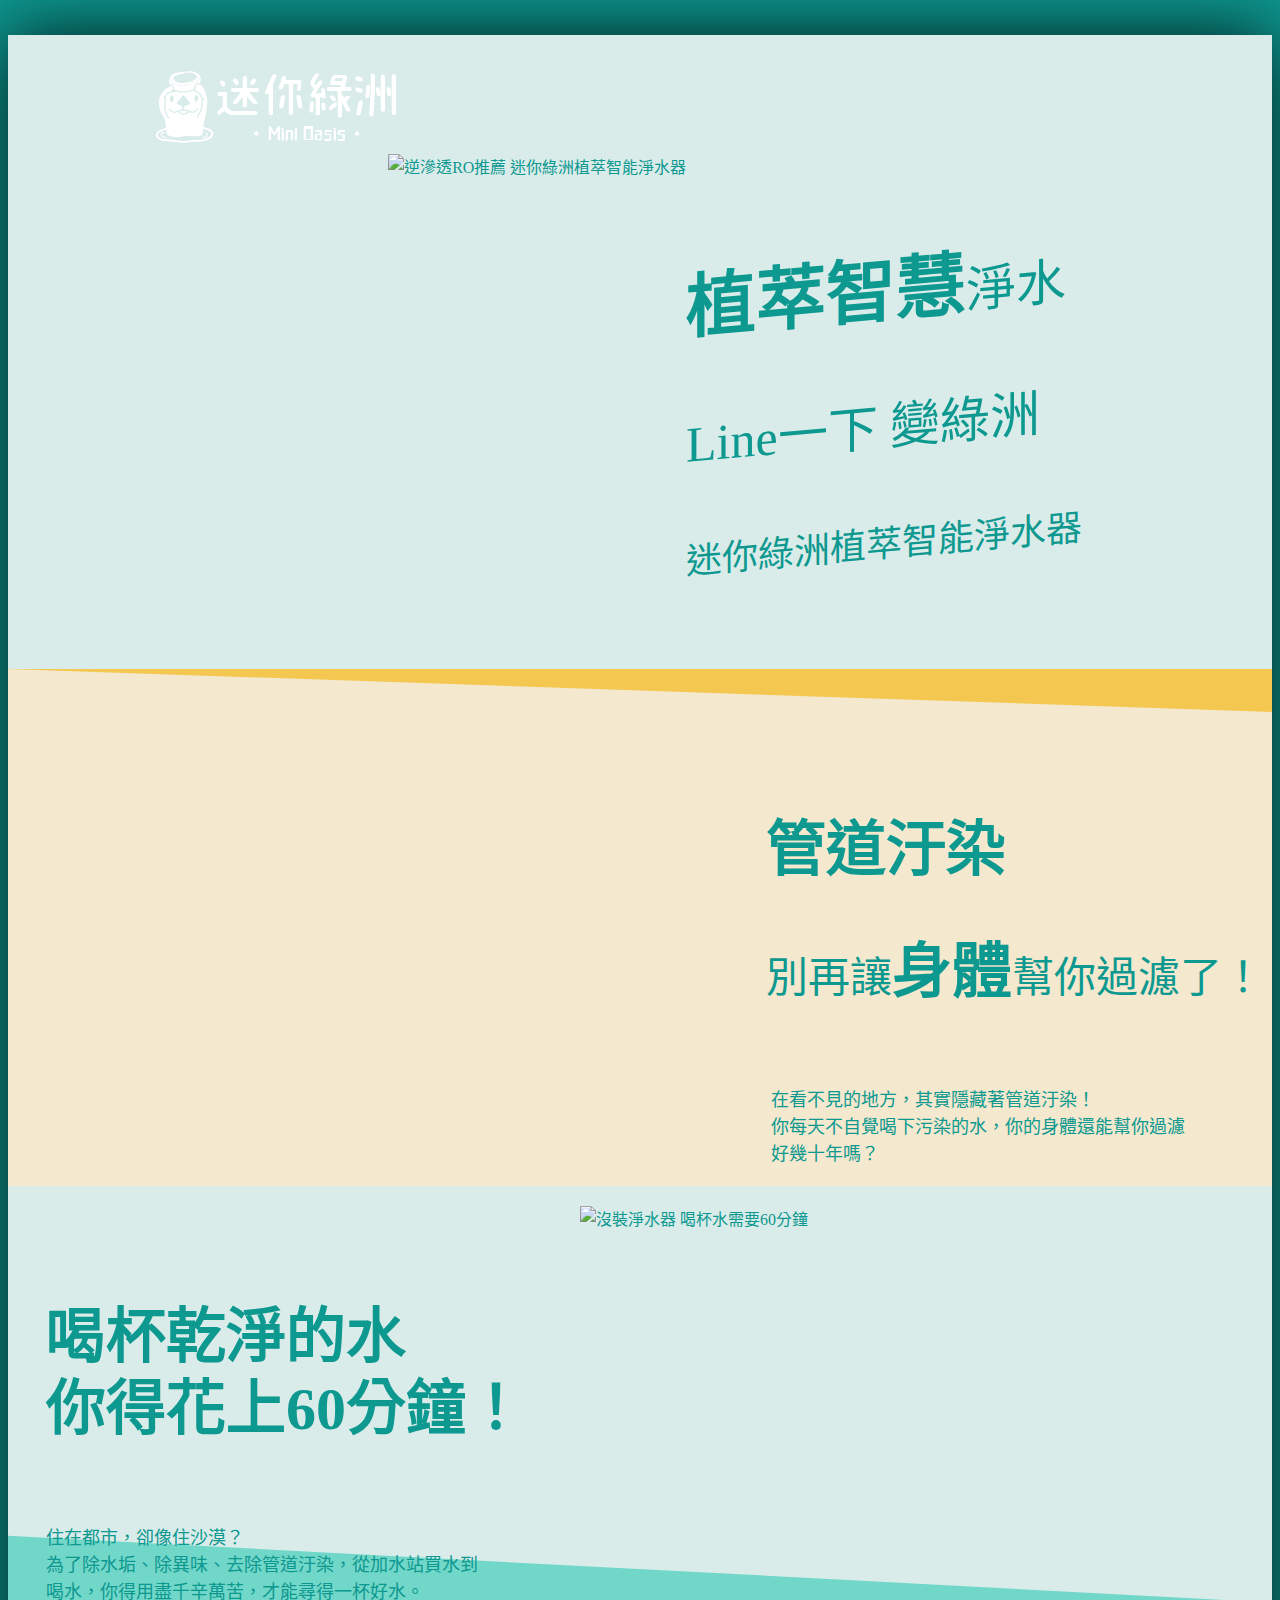
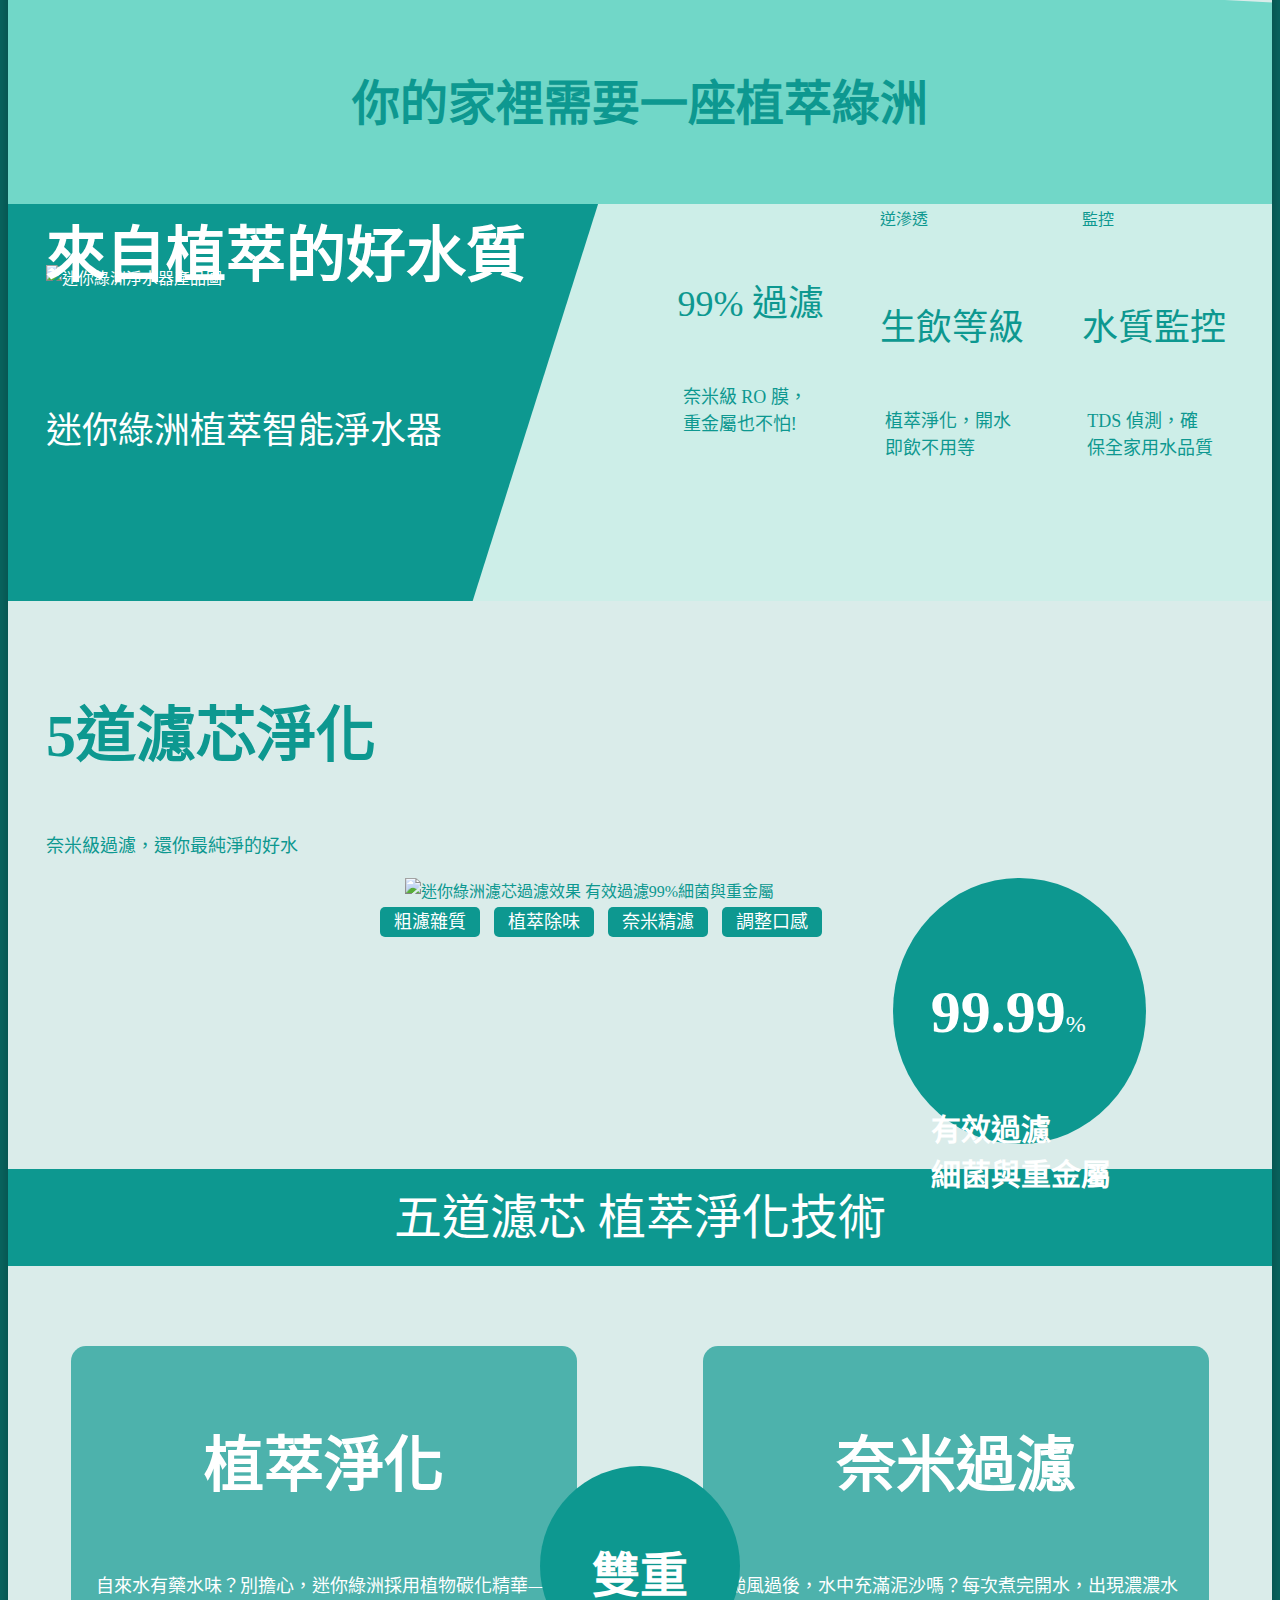
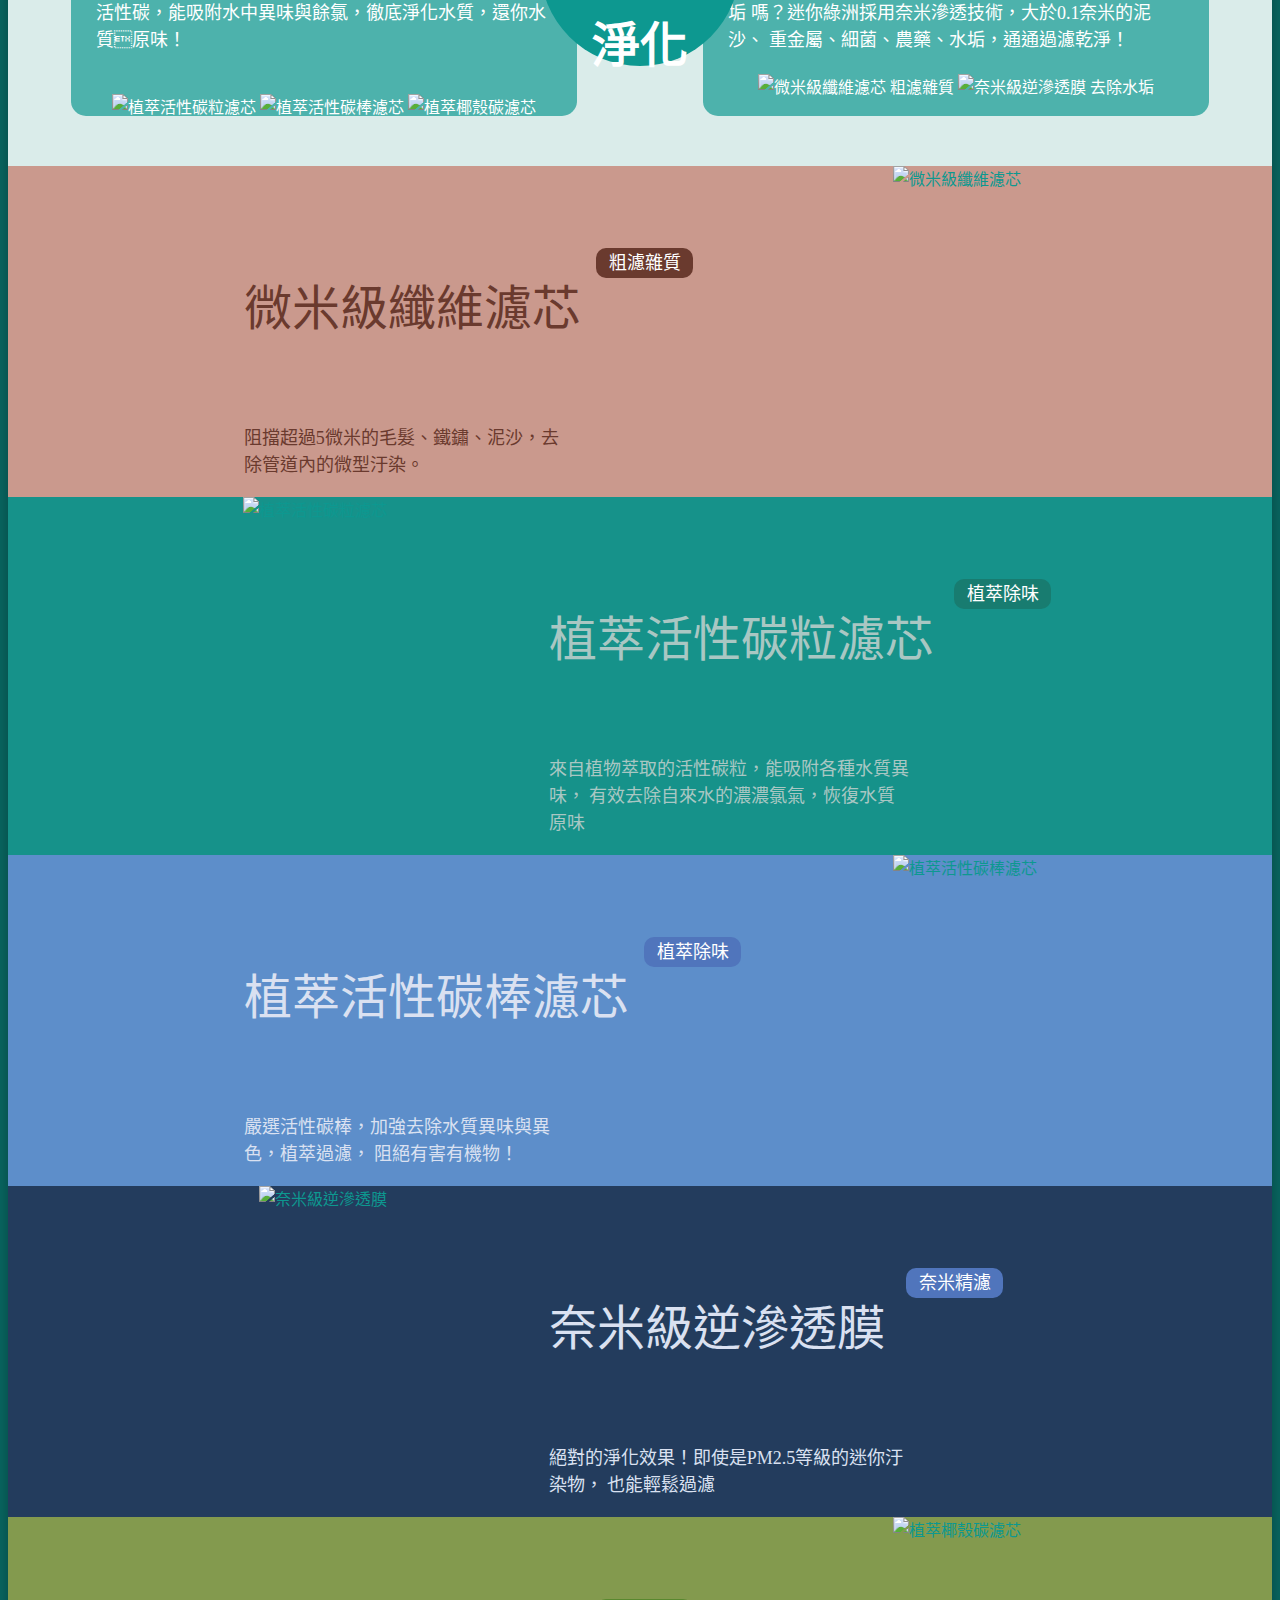
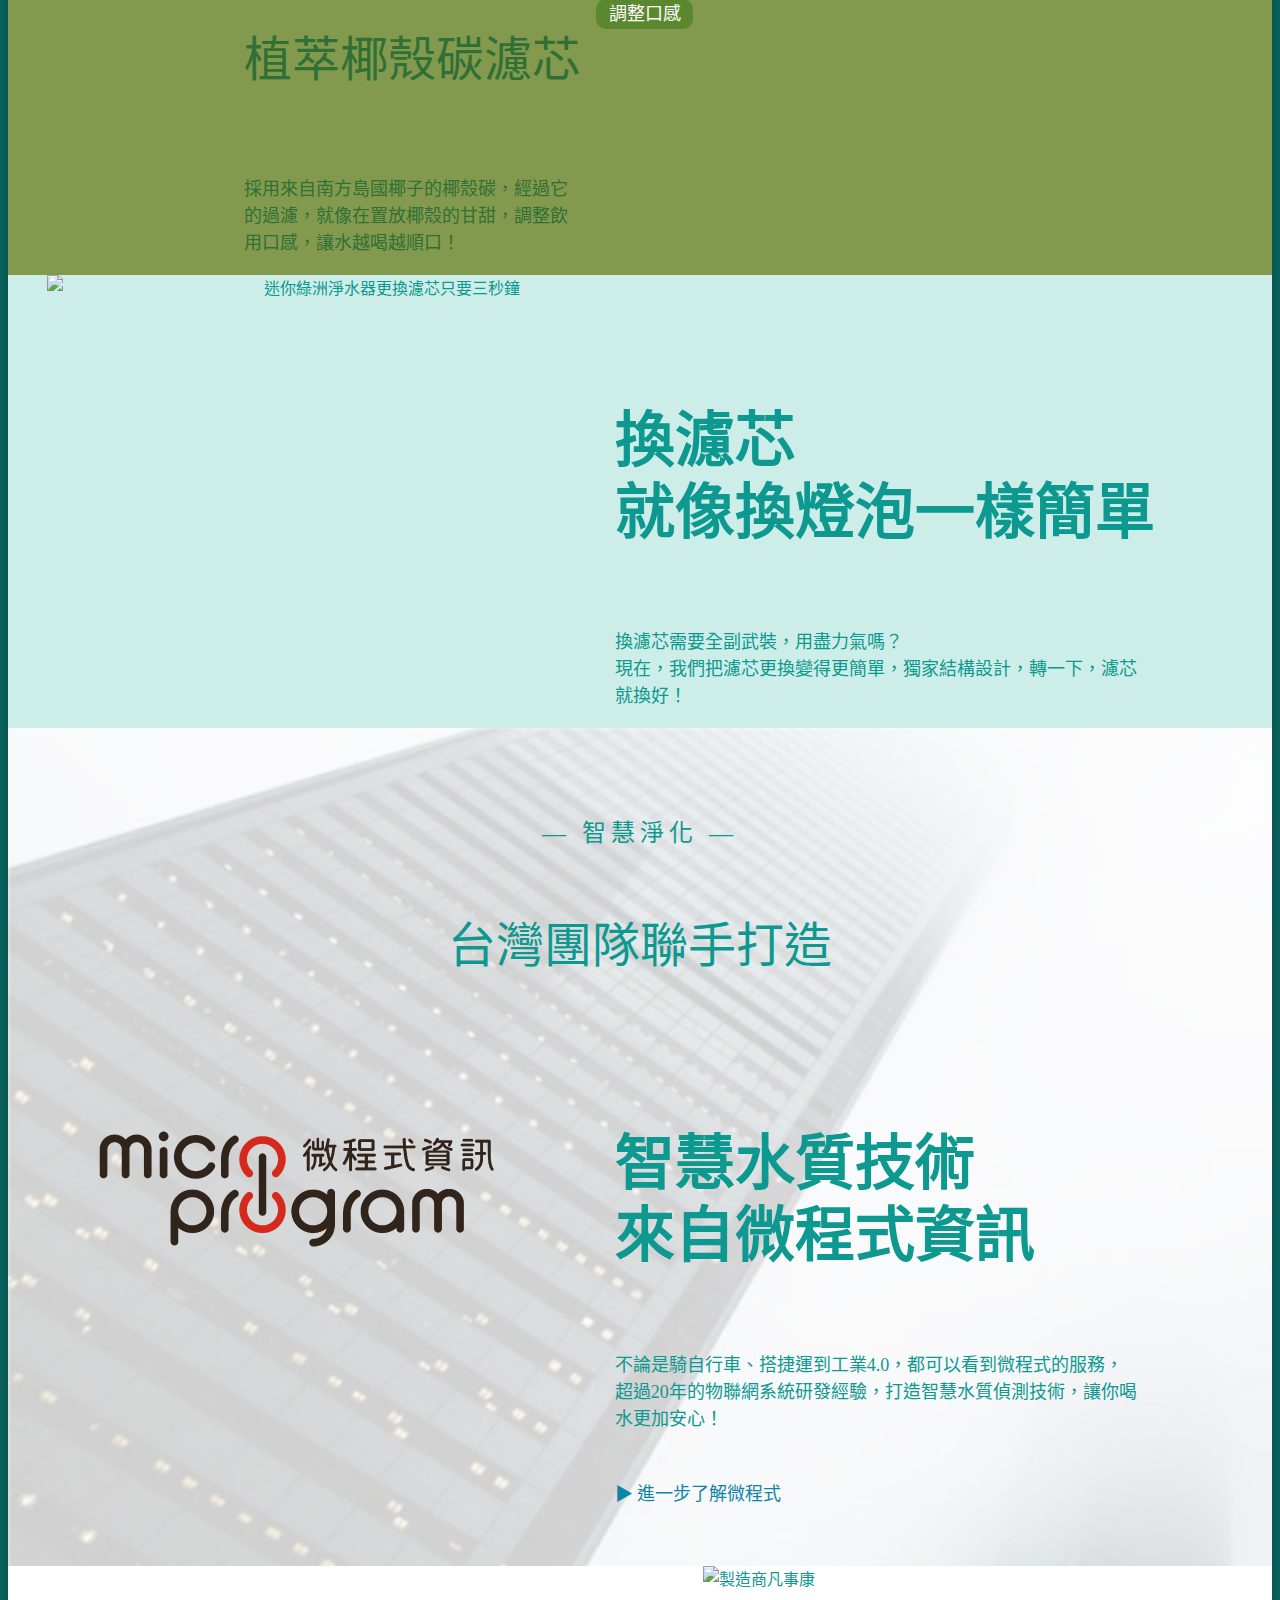
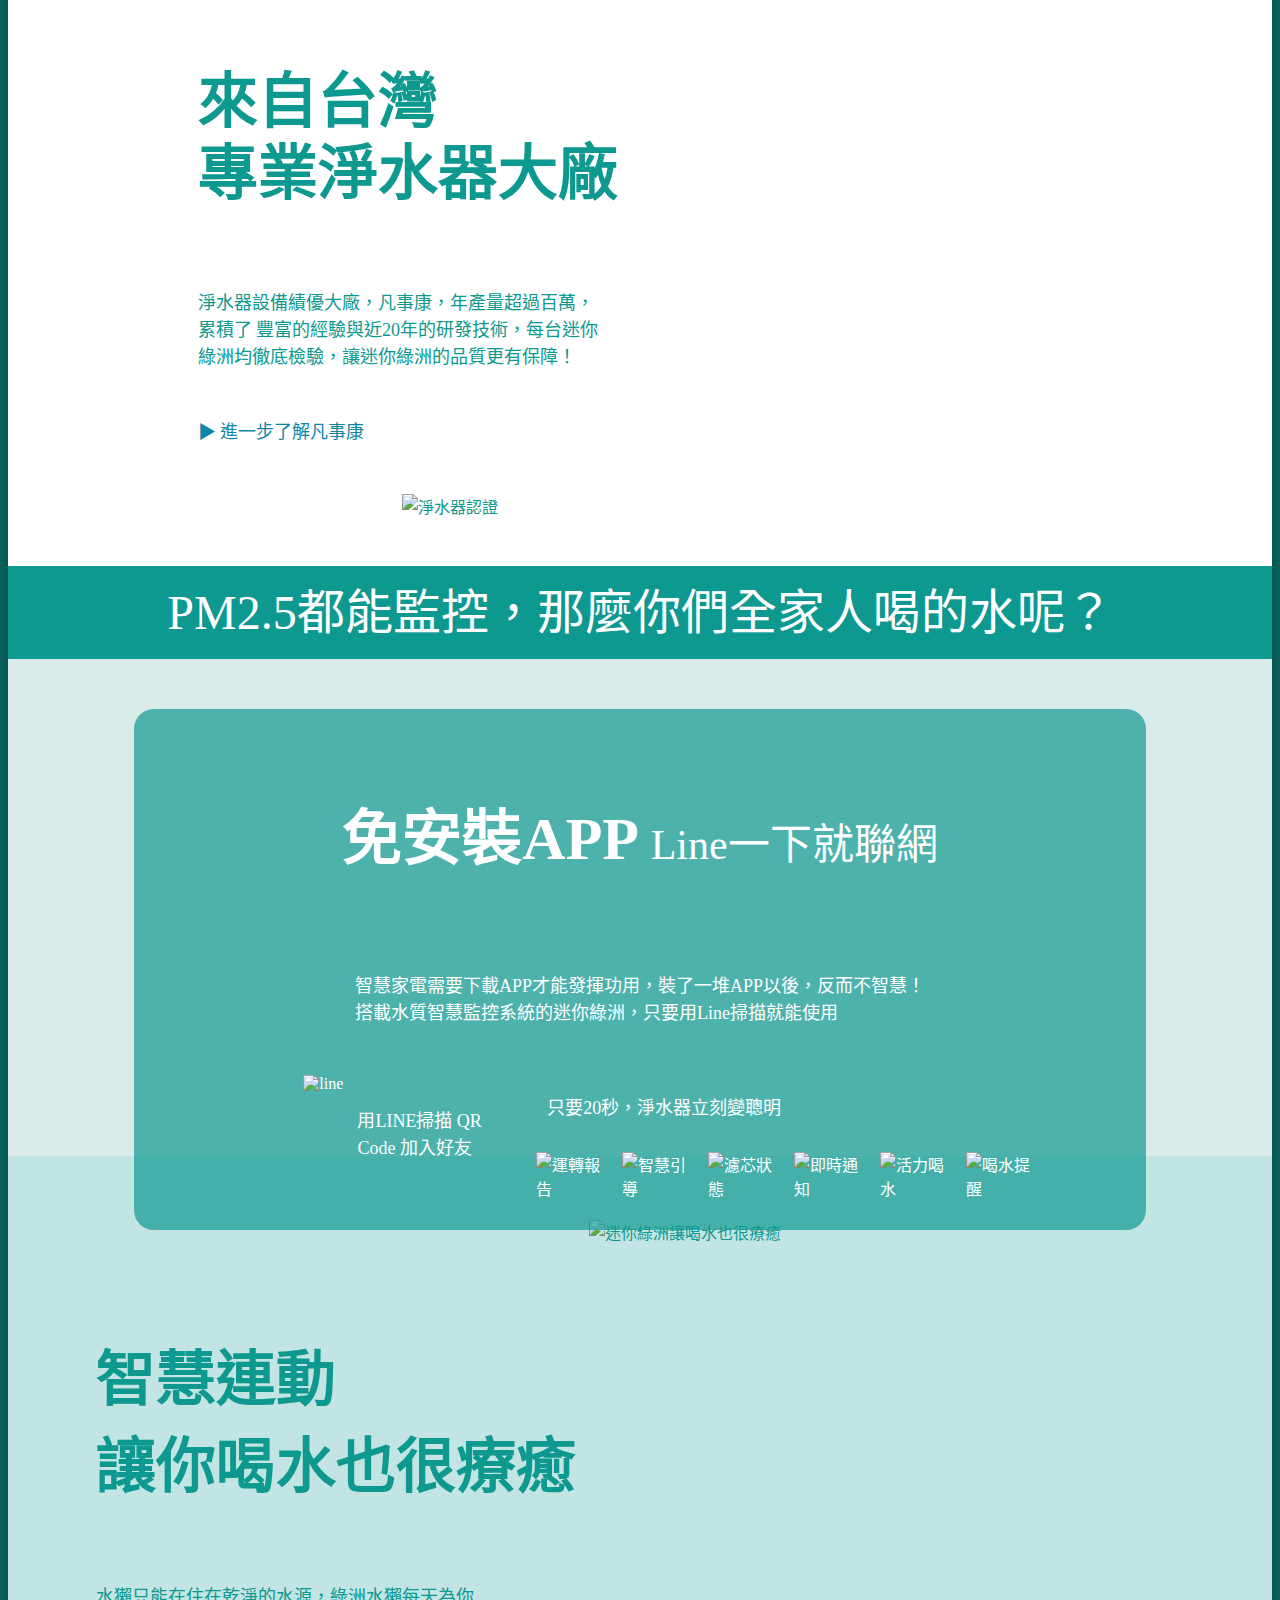
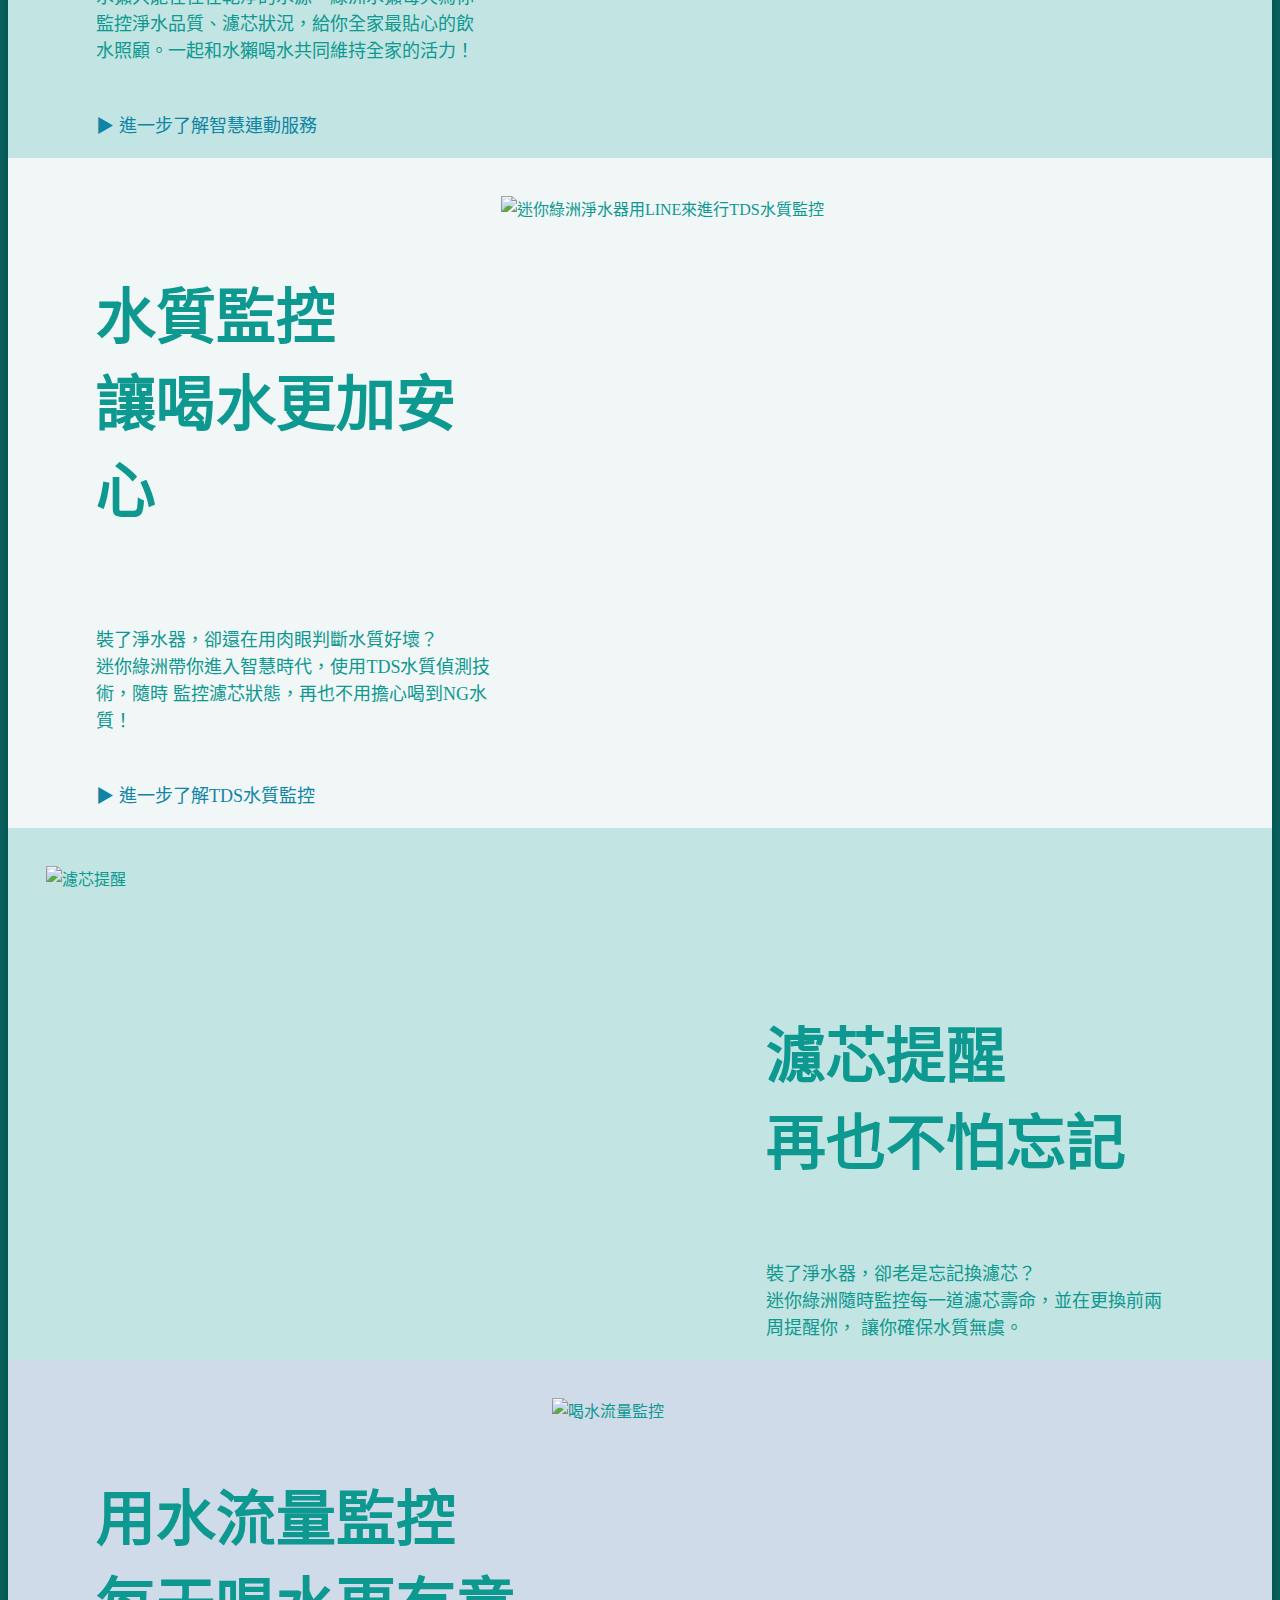
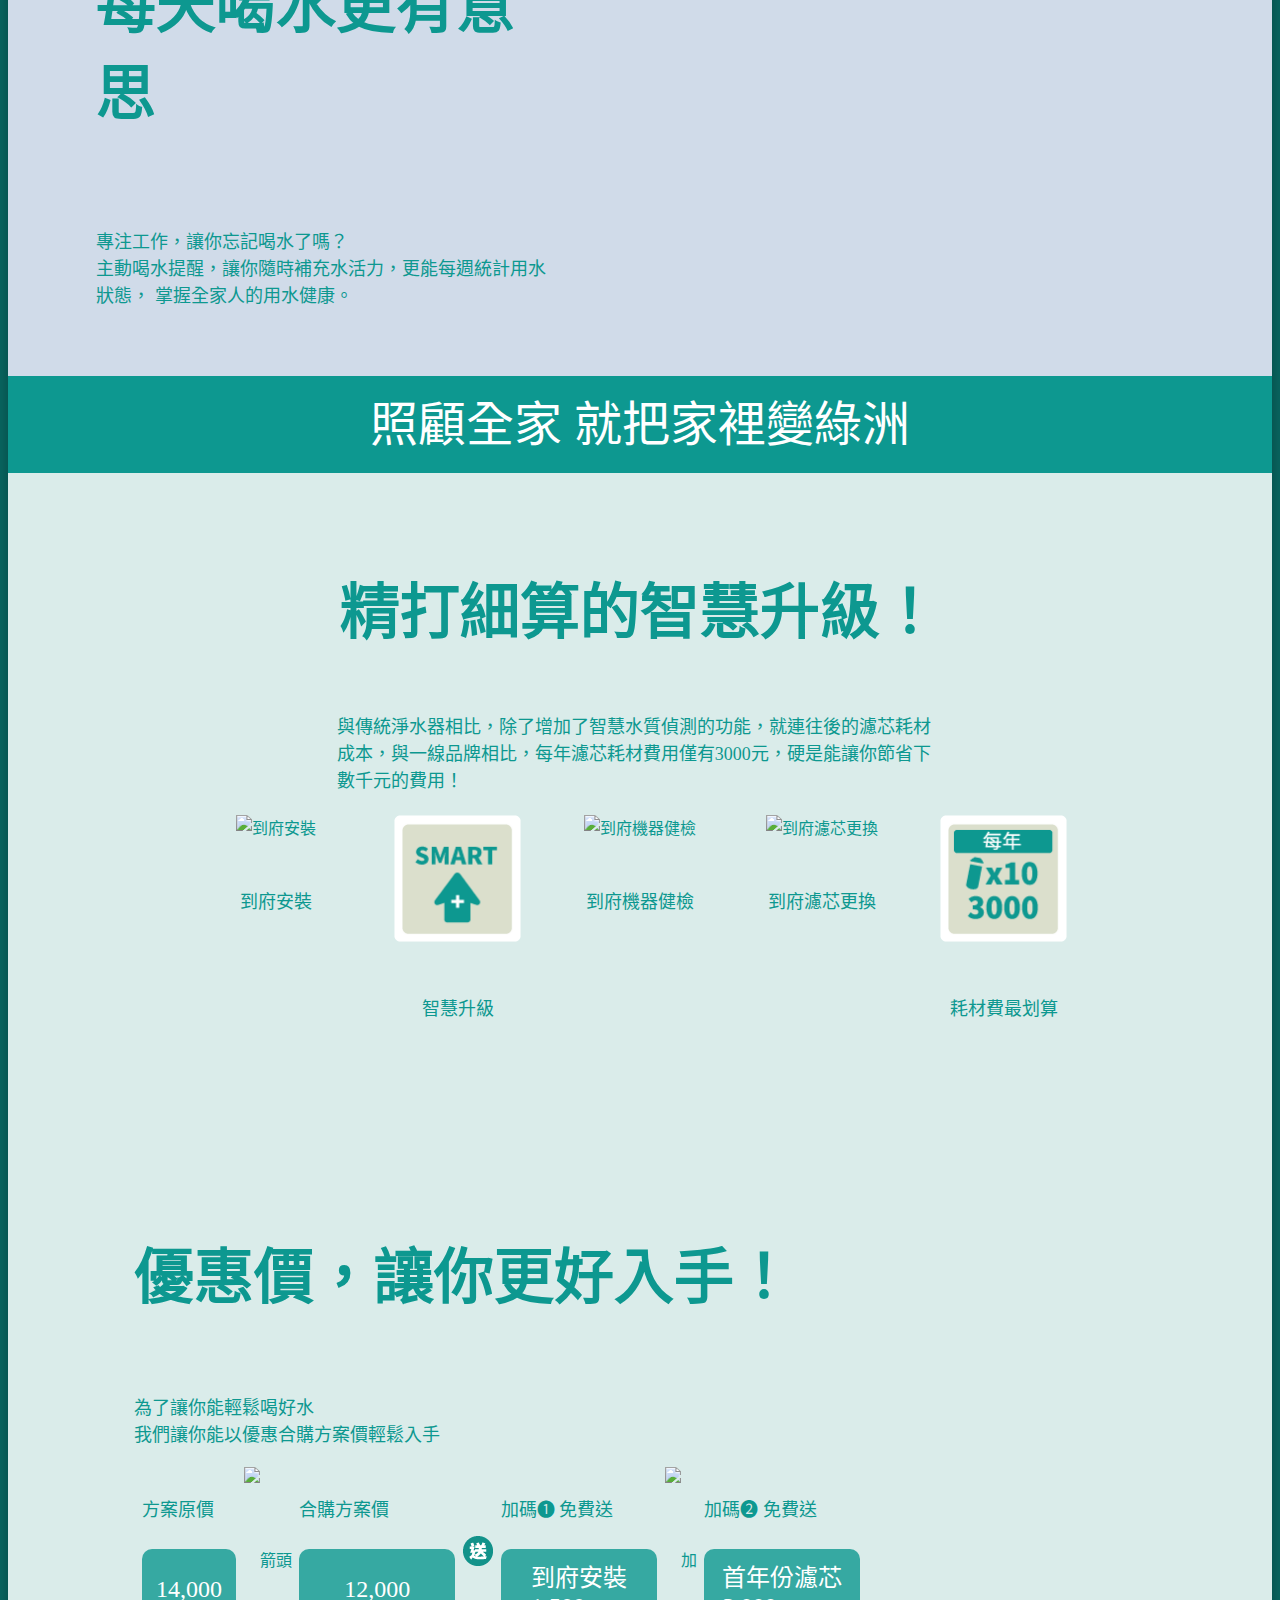
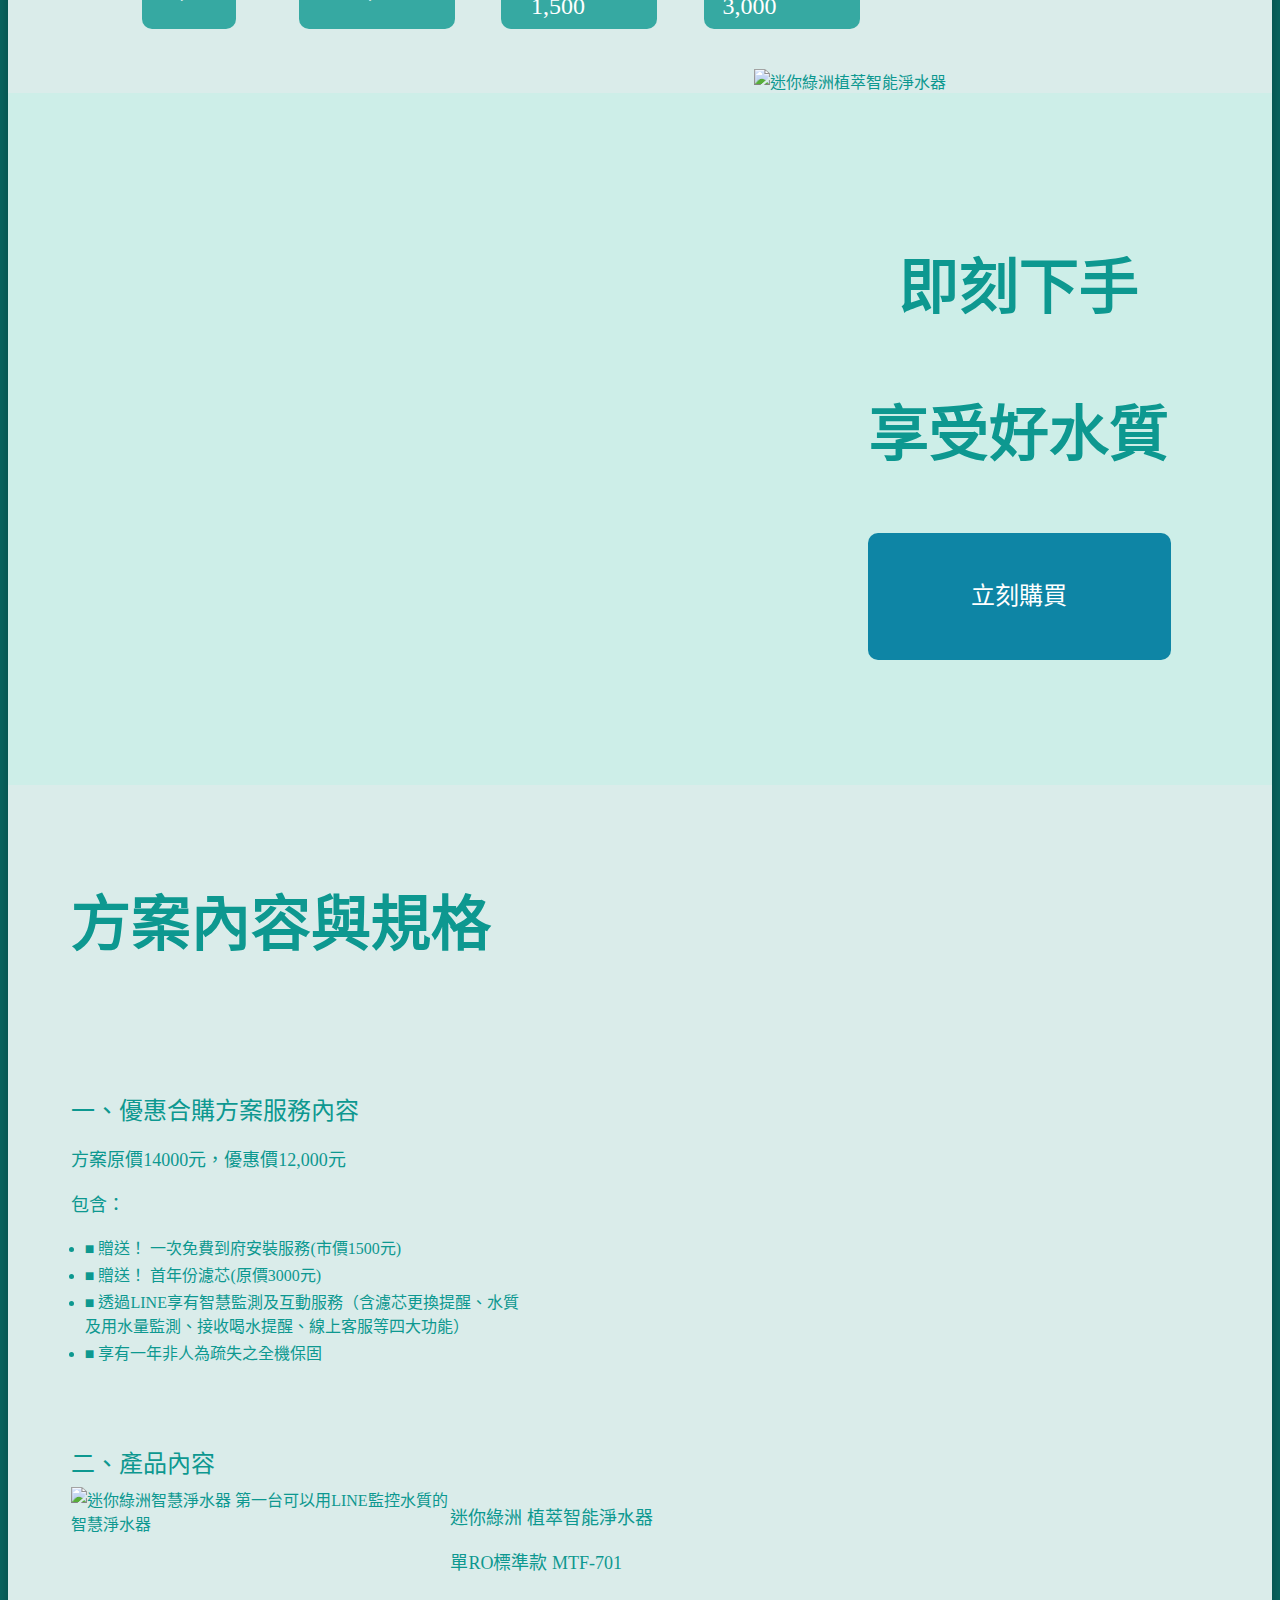
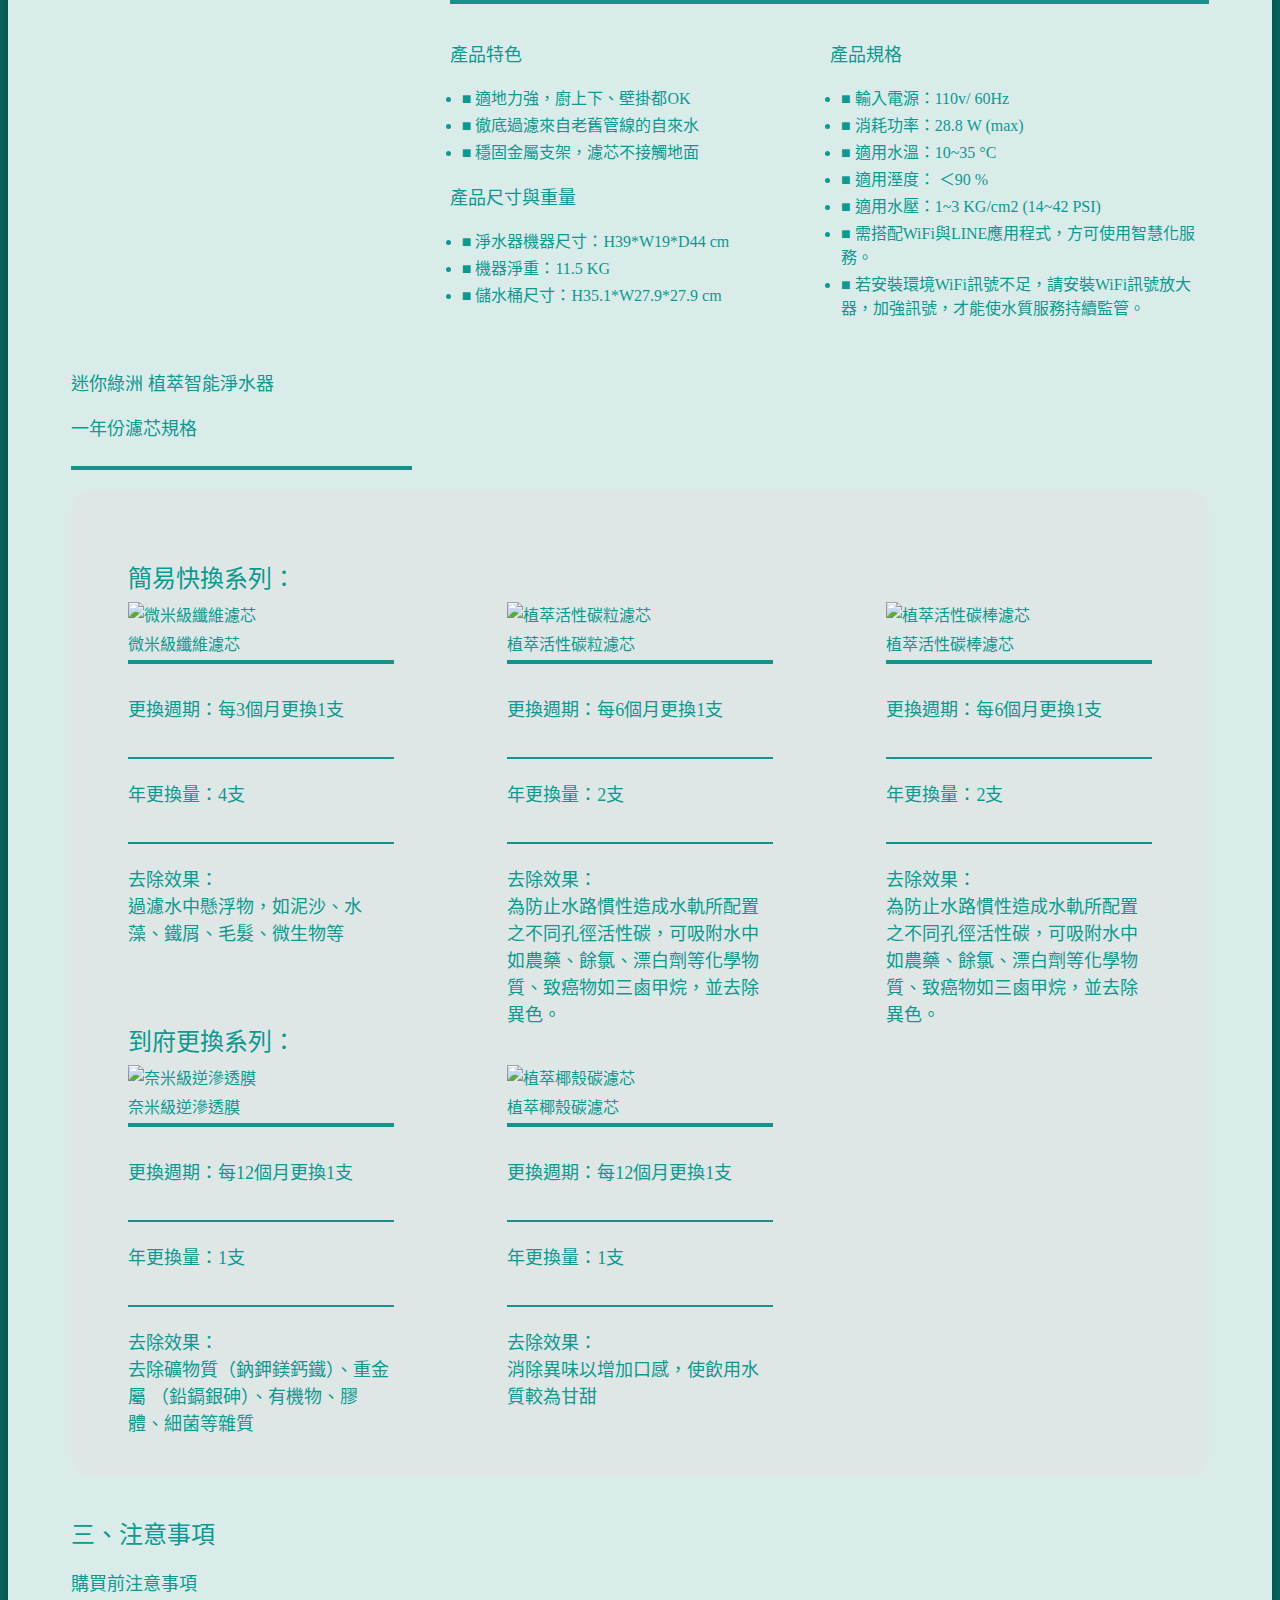
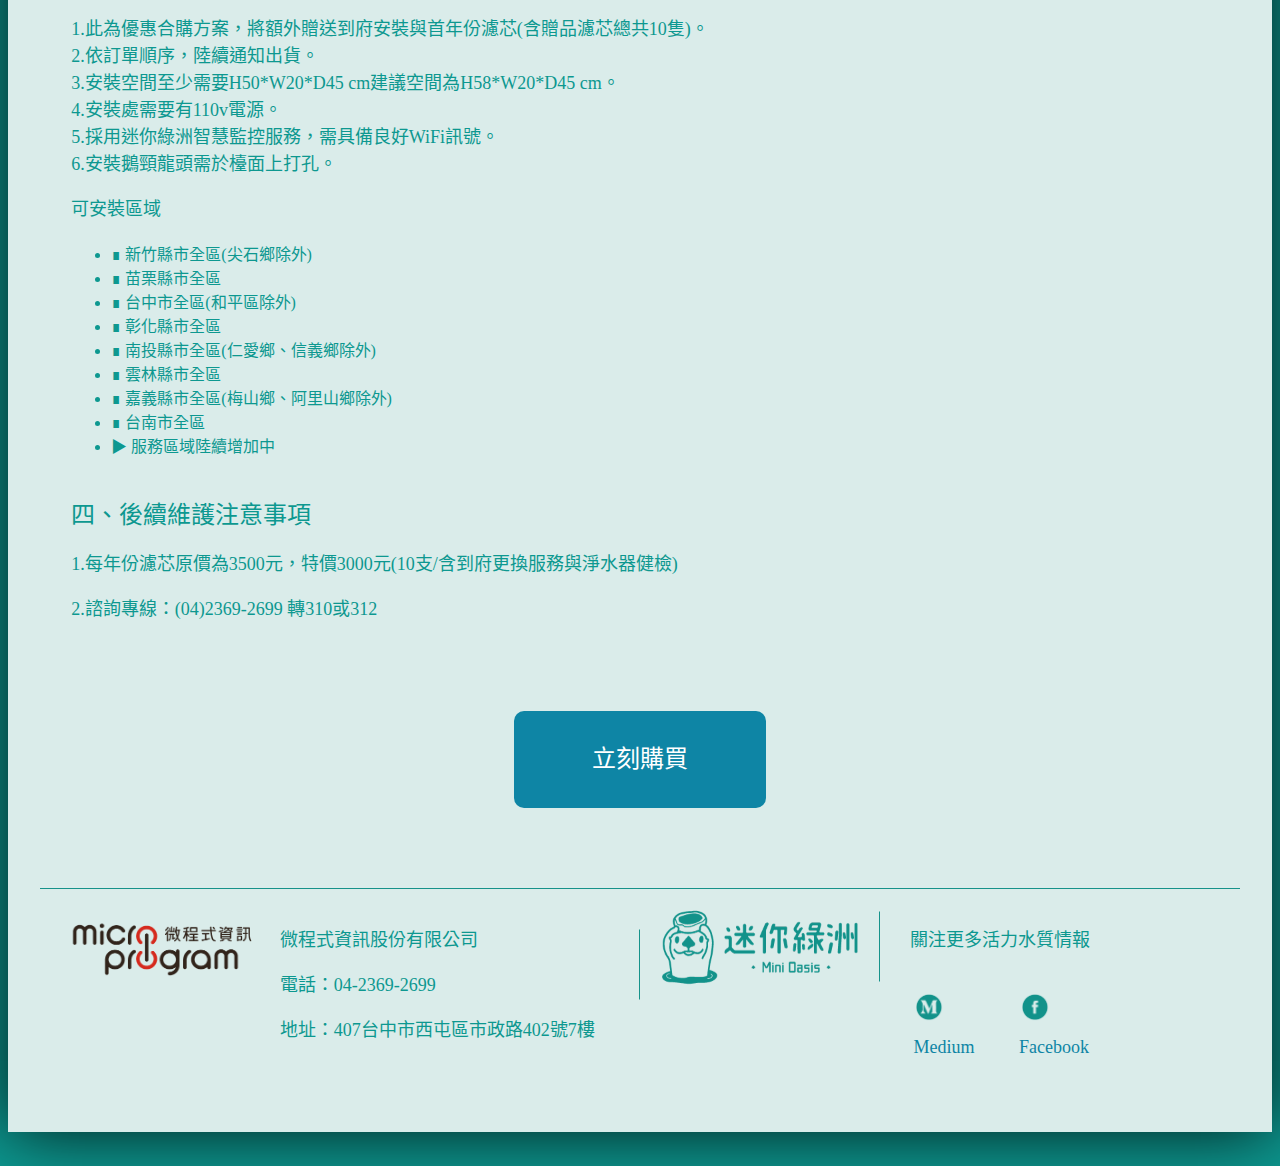
==== commit ec9d9210: "更改微程式官網連結" ====
--- a/index.html
+++ b/index.html
@@ -135,7 +135,7 @@
                         <p>奈米級 RO 膜， 重金屬也不怕!</p>
                     </div>
                     <div class="feature">
-                        <img src="img/section4/Features2.png" alt="迷你綠洲淨水器具備開水即飲">
+                        <img src="img/section4/Features2.png" alt="迷你綠洲淨水器具備開水即飲 逆滲透">
                         <h4>生飲等級</h4>
                         <p>植萃淨化，開水即飲不用等</p>
                     </div>
@@ -195,8 +195,8 @@
                         <h2>奈米過濾</h2>
                         <p>颱風過後，水中充滿泥沙嗎？每次煮完開水，出現濃濃水垢 嗎？迷你綠洲採用奈米滲透技術，大於0.1奈米的泥沙、 重金屬、細菌、農藥、水垢，通通過濾乾淨！</p>
                         <div class="filter_img">
-                            <img src="img/section6/filter01.png" alt="微米級纖維濾芯">
-                            <img src="img/section6/filter04.png" alt="奈米級逆滲透膜">
+                            <img src="img/section6/filter01.png" alt="微米級纖維濾芯 粗濾雜質">
+                            <img src="img/section6/filter04.png" alt="奈米級逆滲透膜 去除水垢">
                         </div>
                     </div>
                 </div>
@@ -305,11 +305,11 @@
                     </div>
                     <div class="text">
                         <p>不論是騎自行車、搭捷運到工業4.0，都可以看到微程式的服務，超過20年的物聯網系統研發經驗，打造智慧水質偵測技術，讓你喝水更加安心！</p>
-                        <p><a href="https://www.program.com.tw" target="_blank">▶ 進一步了解微程式</a></p>
+                        <p><a href="https://www.program.com.tw/solution/retail/category/minioasis-water-purifier" target="_blank">▶ 進一步了解微程式</a></p>
                     </div>
                 </div>
                 <div class="scene">
-                    <img src="img/section13/mplogo.png" alt="微程式資訊">
+                    <img src="img/section13/mplogo.png" alt="微程式資訊 智慧物聯網">
                 </div>
             </div>
             <div class="content clearfix">
@@ -380,7 +380,7 @@
 
             </div>
             <div class="scene">
-                <img src="img/section15/likedrink.png" alt="喝水也很療癒">
+                <img src="img/section15/likedrink.png" alt="迷你綠洲讓喝水也很療癒">
             </div>
         </section>
         <section class="section16 clearfix">
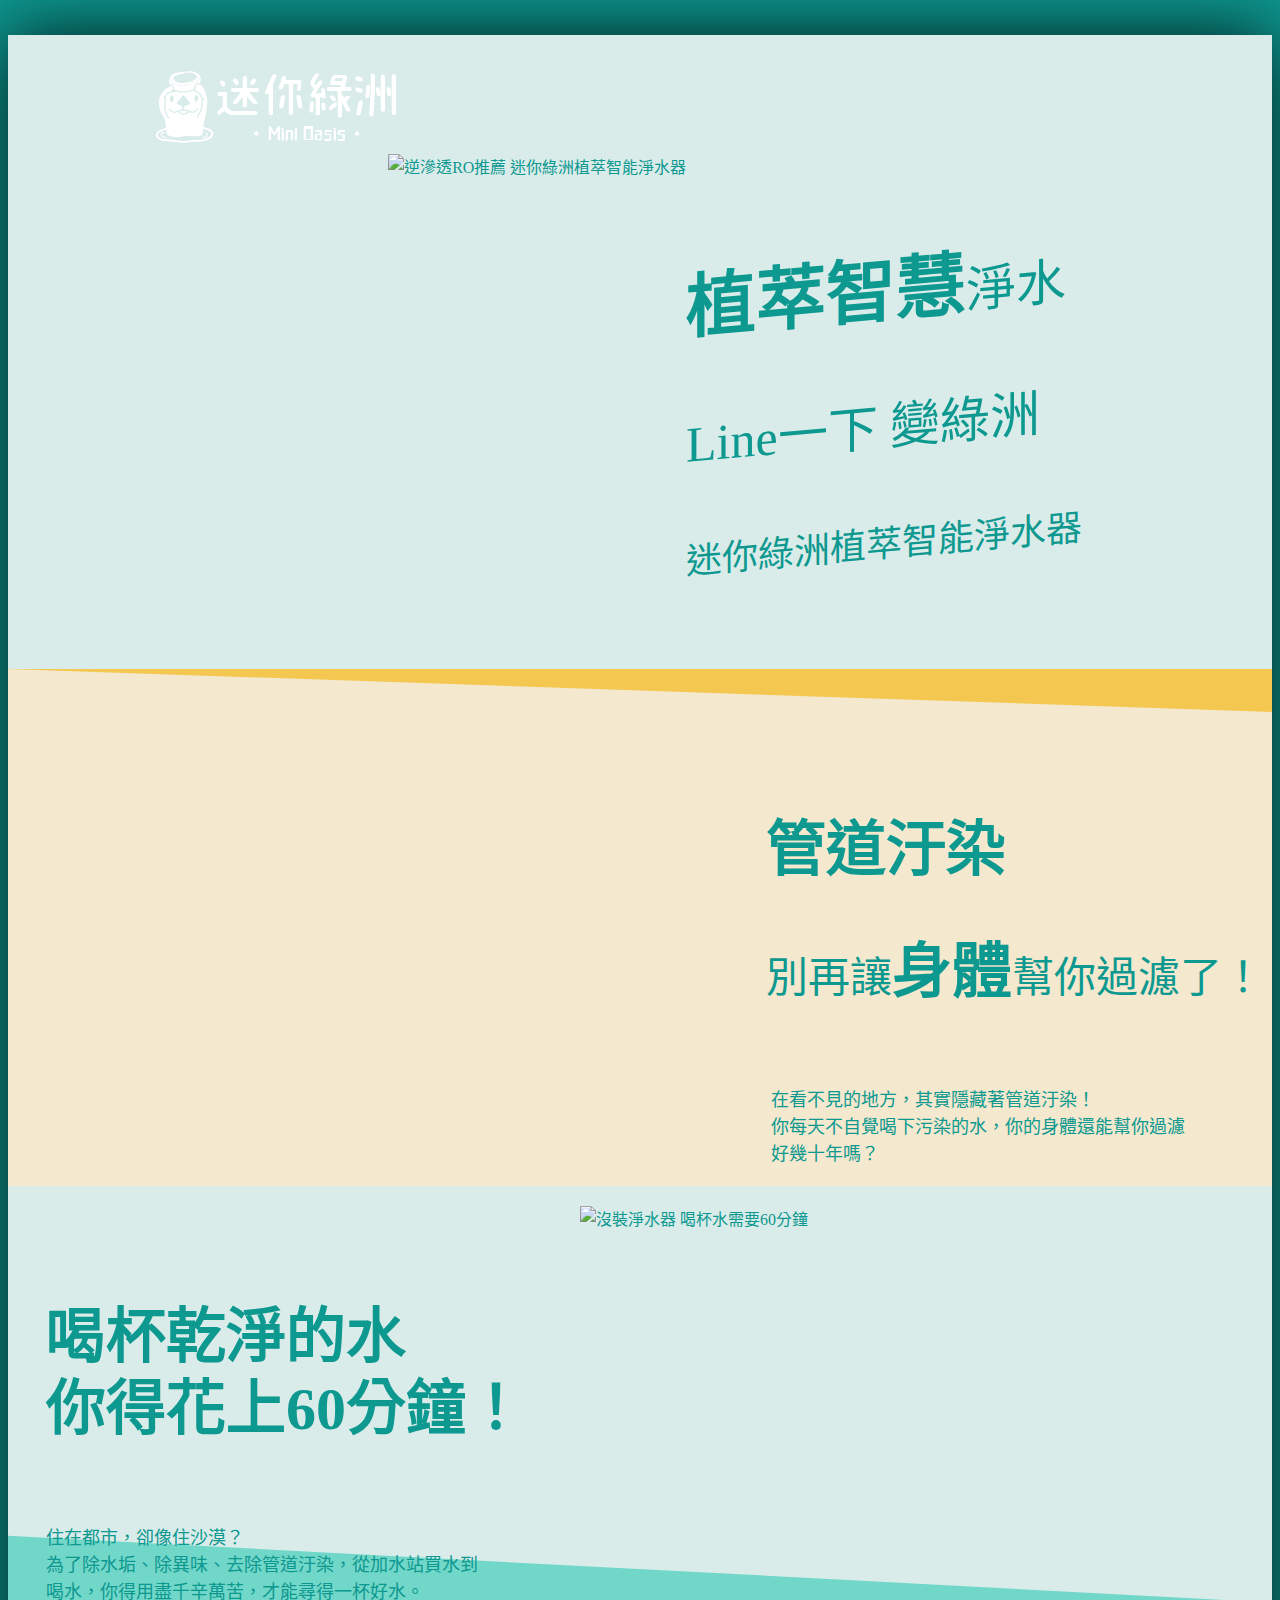
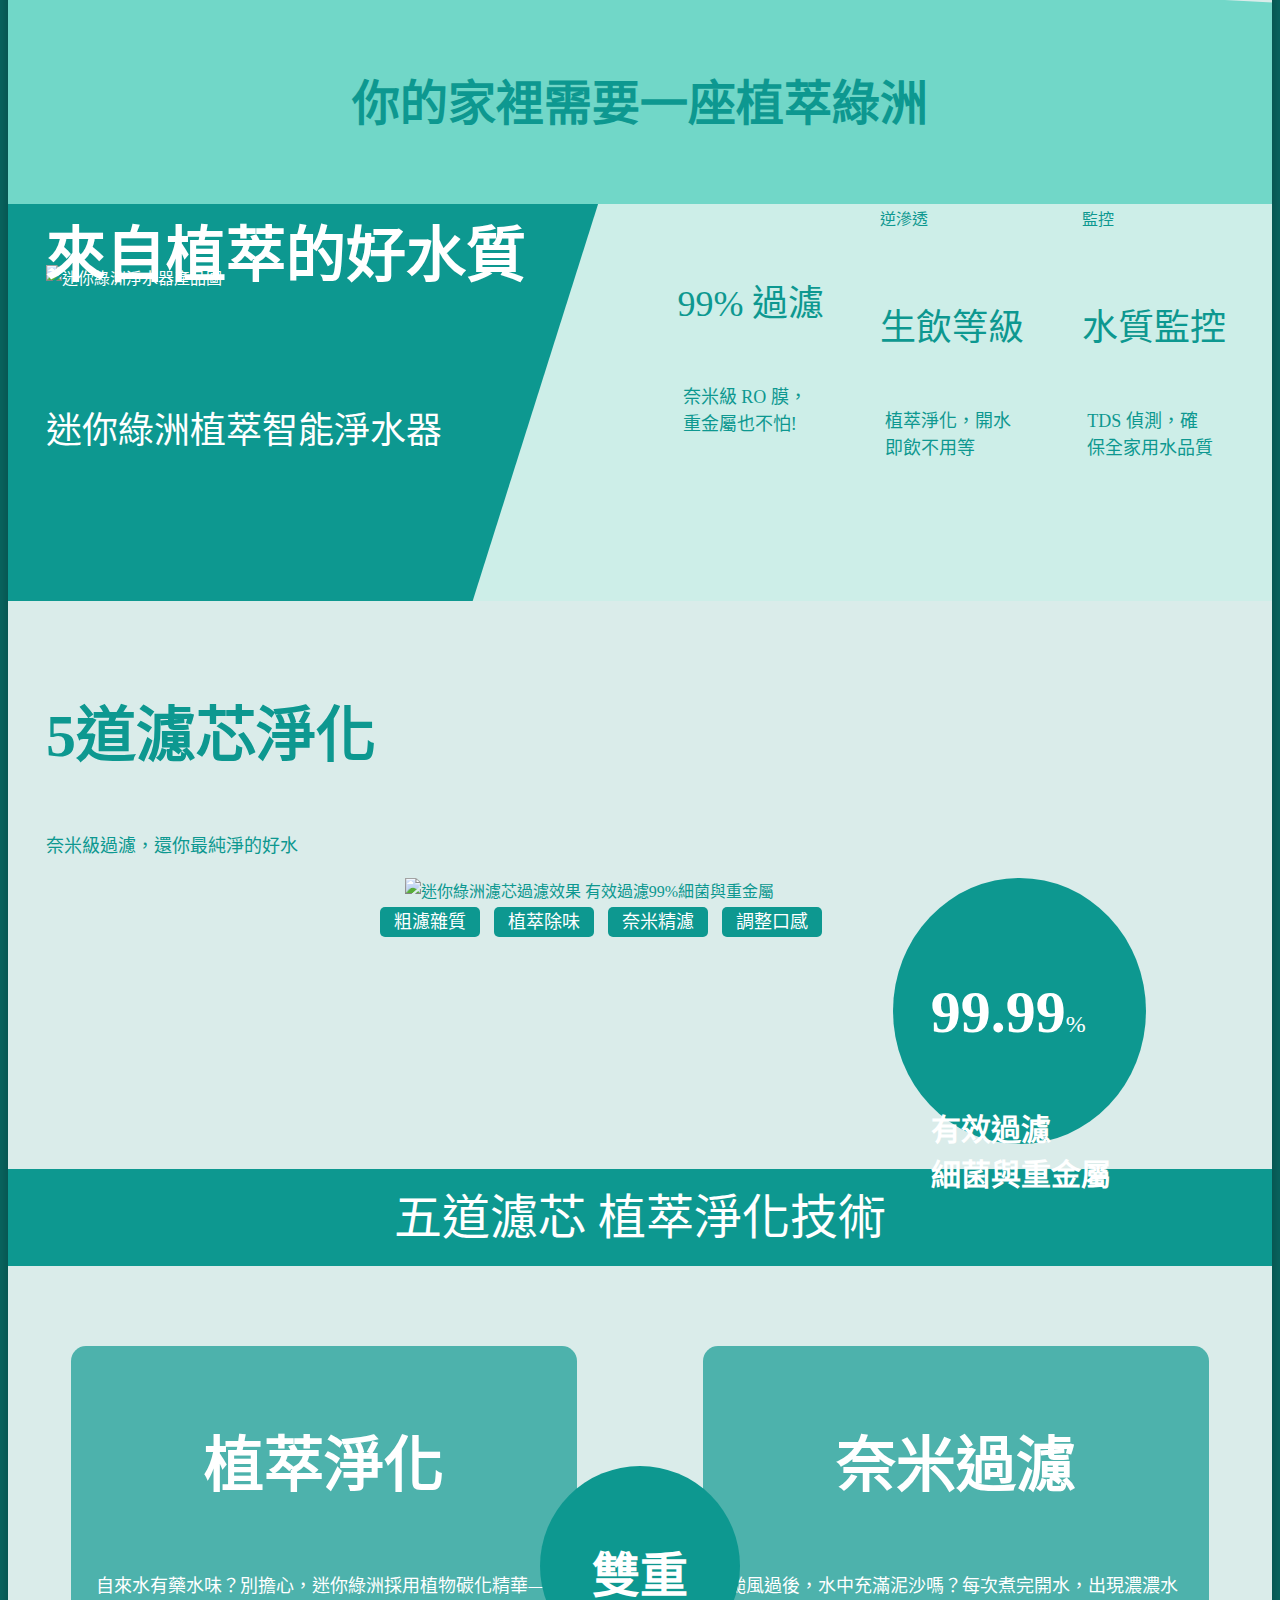
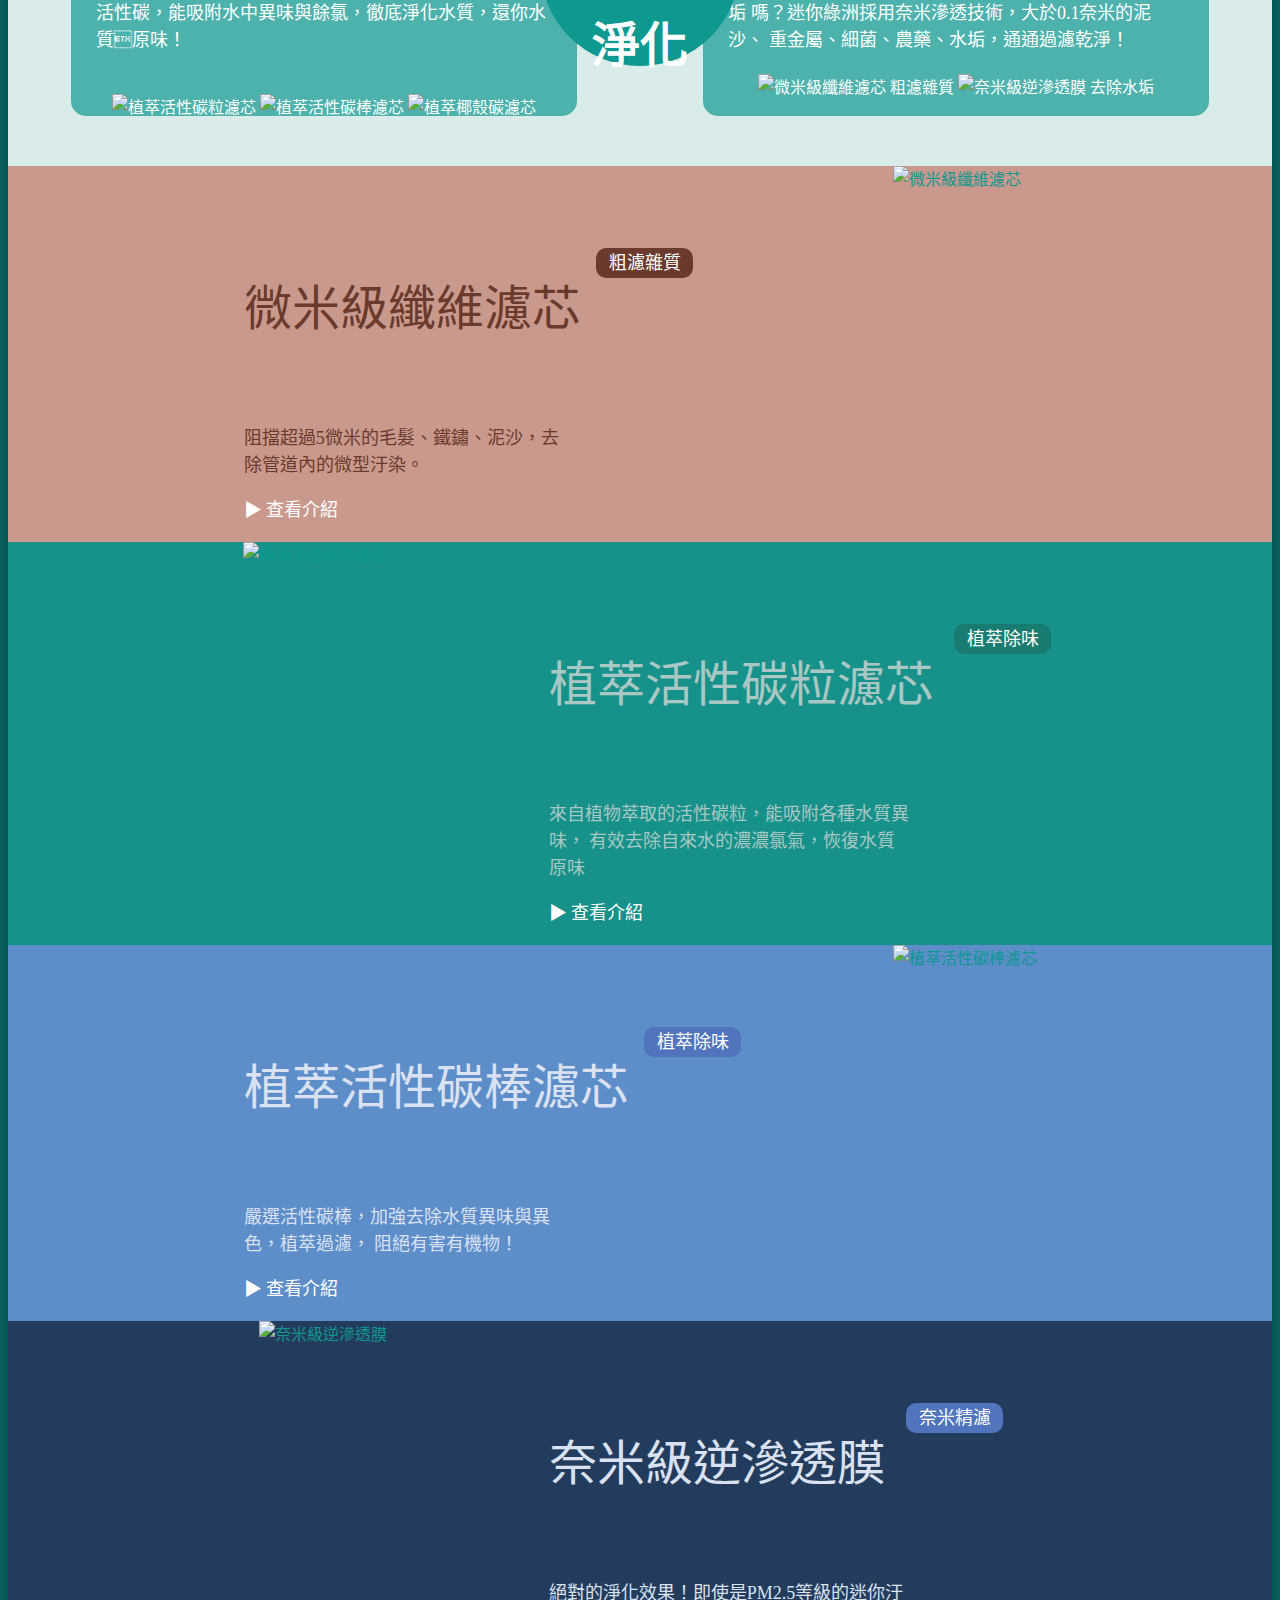
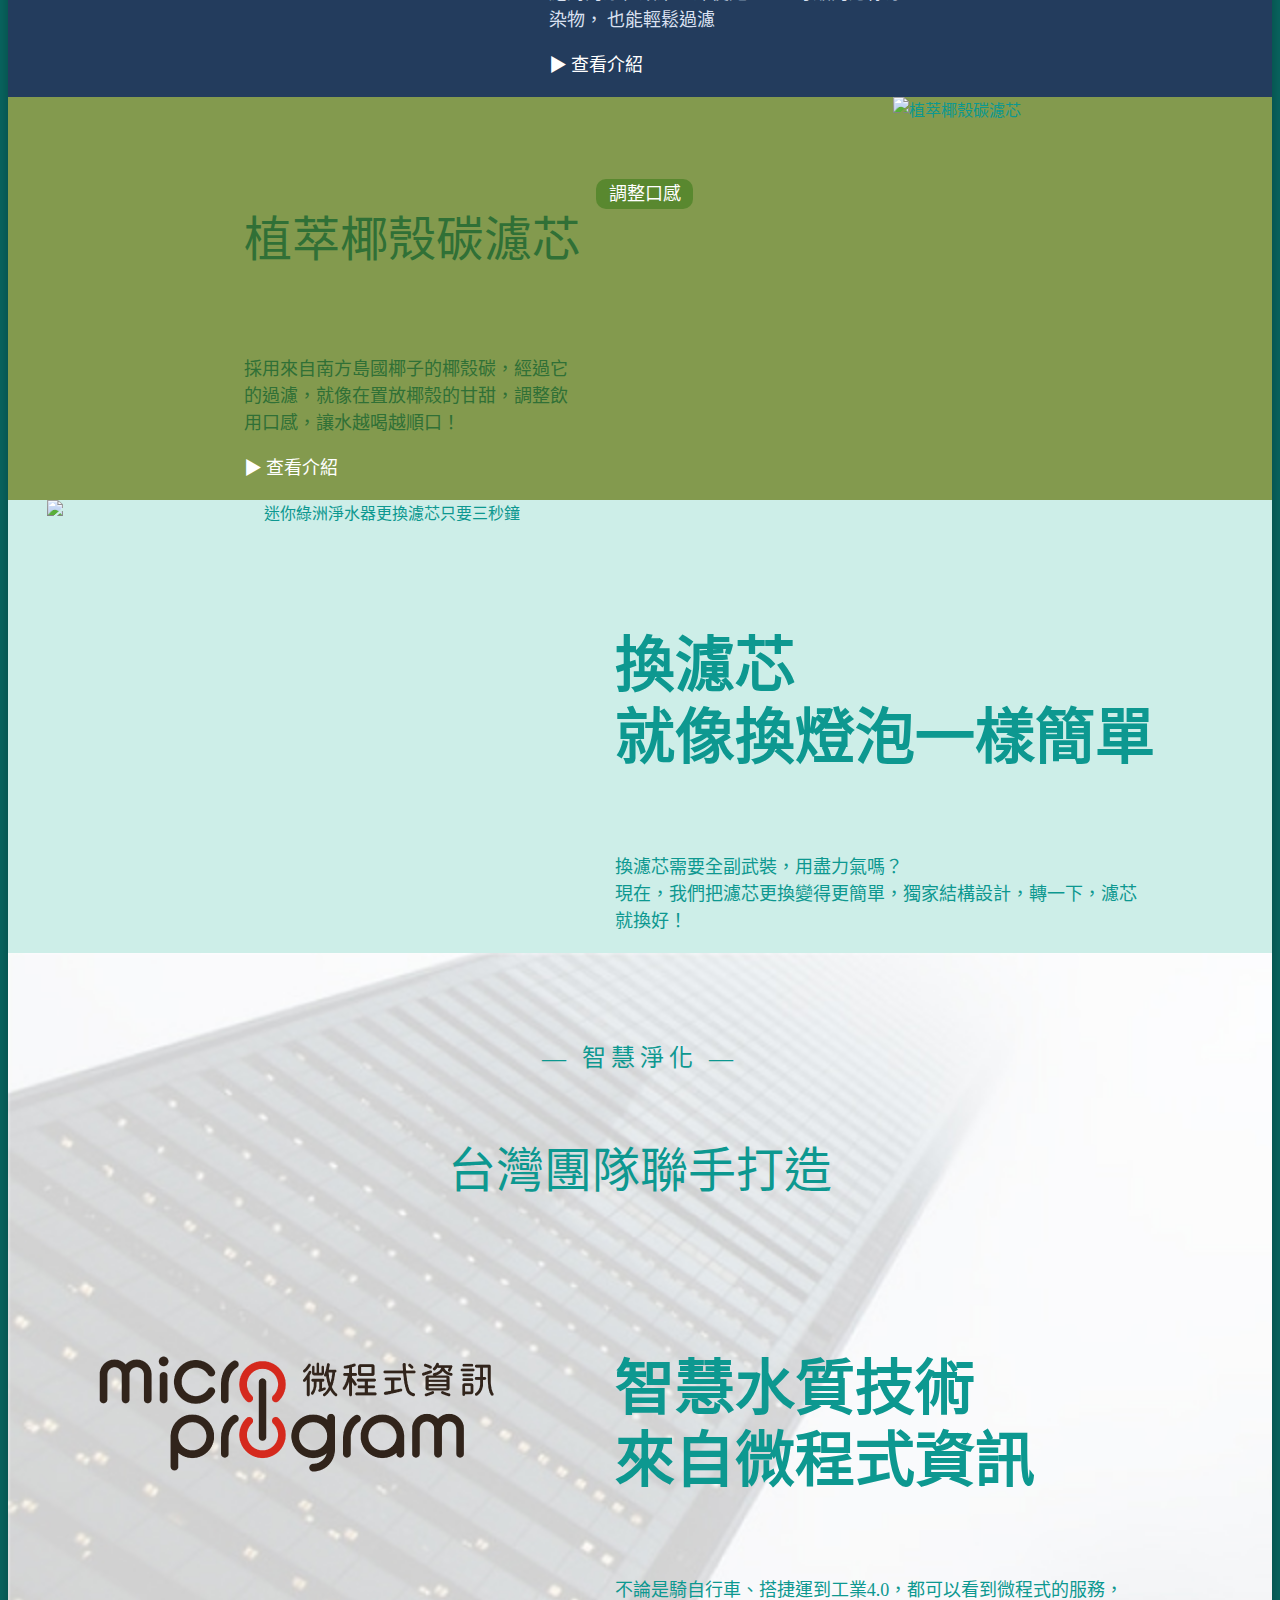
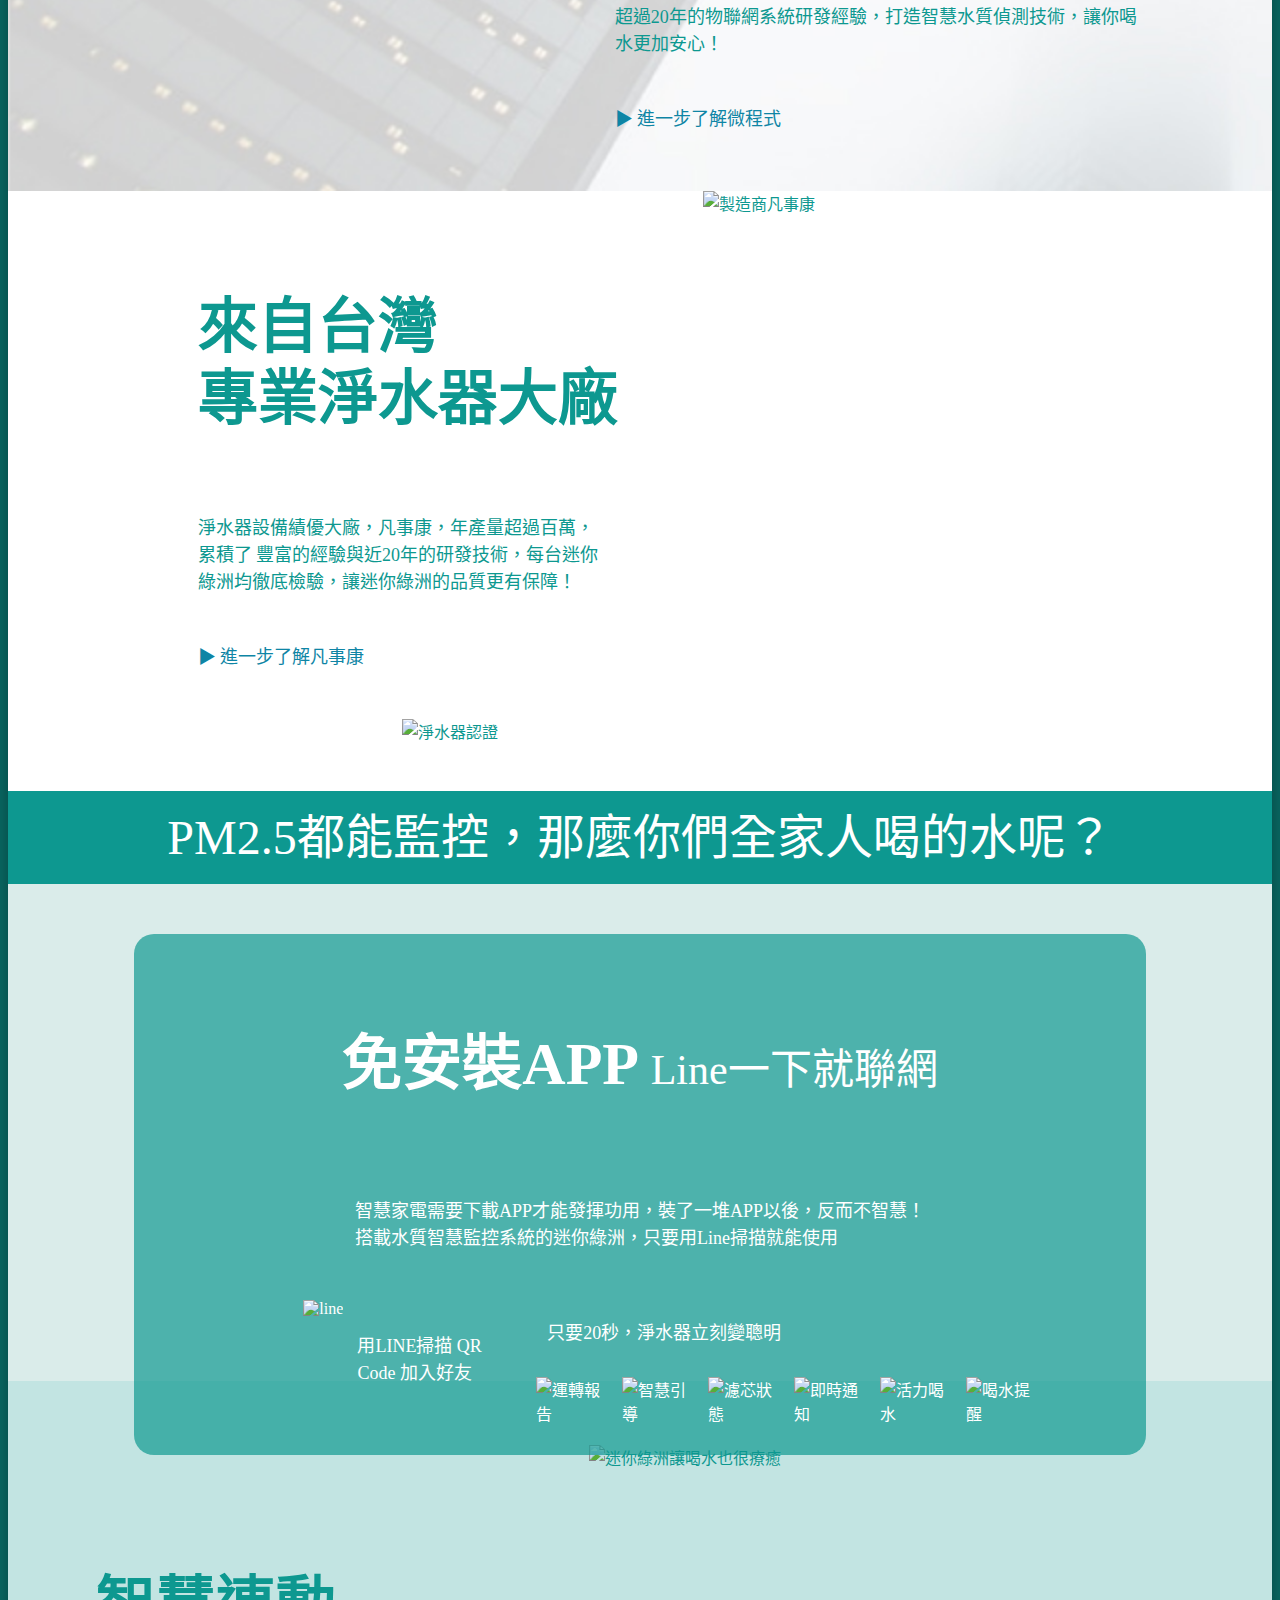
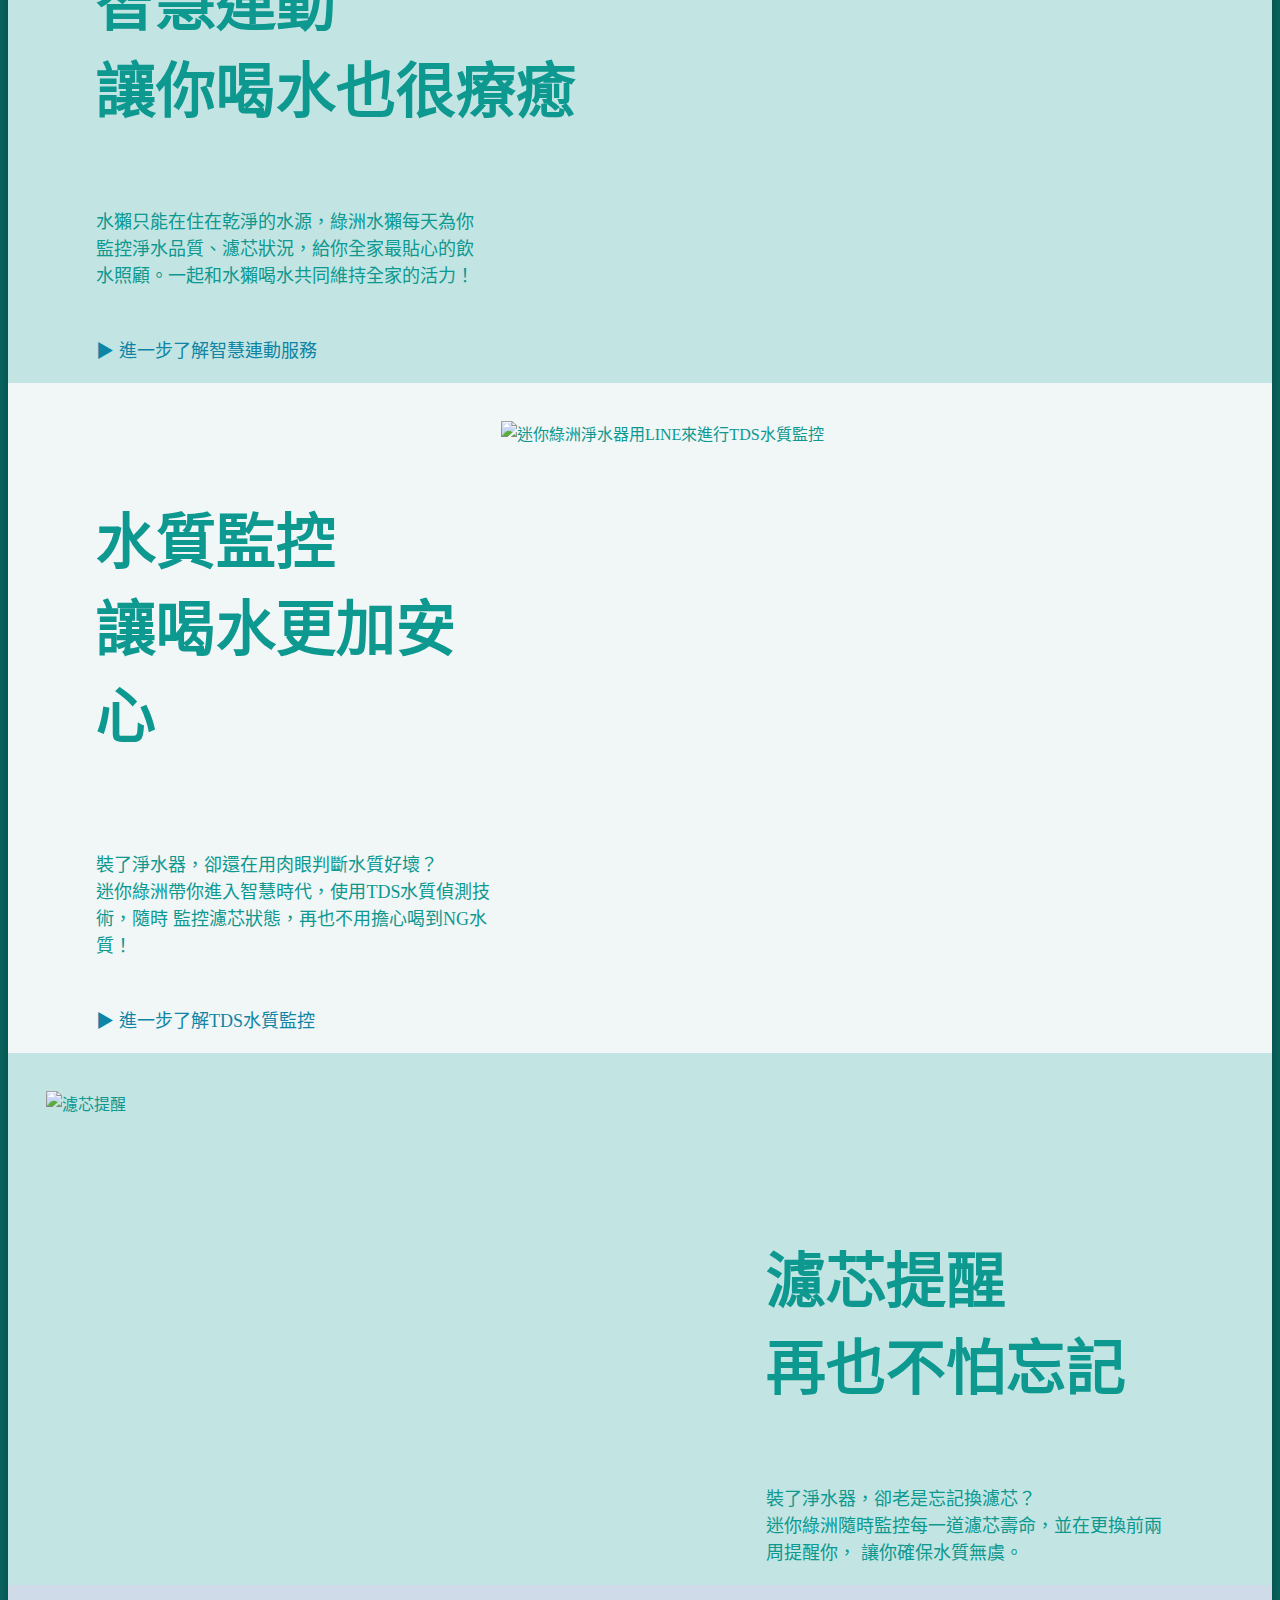
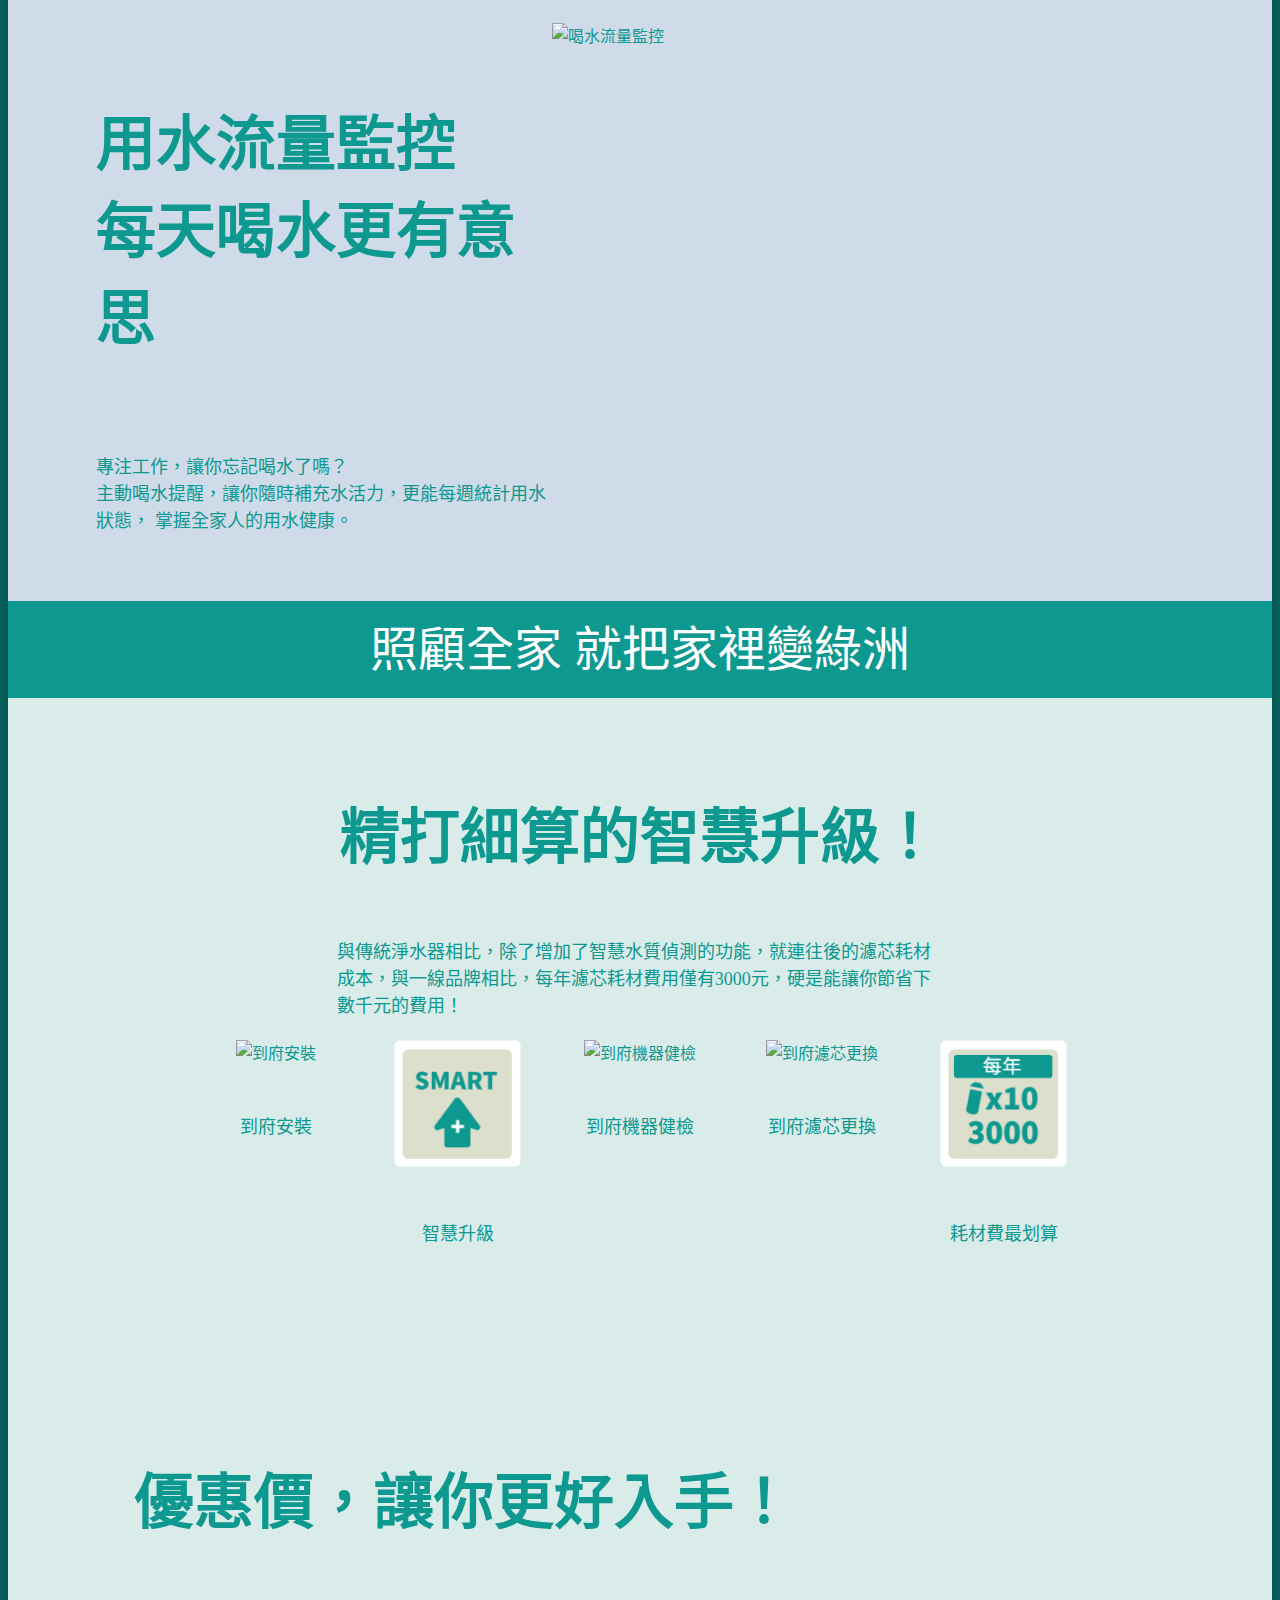
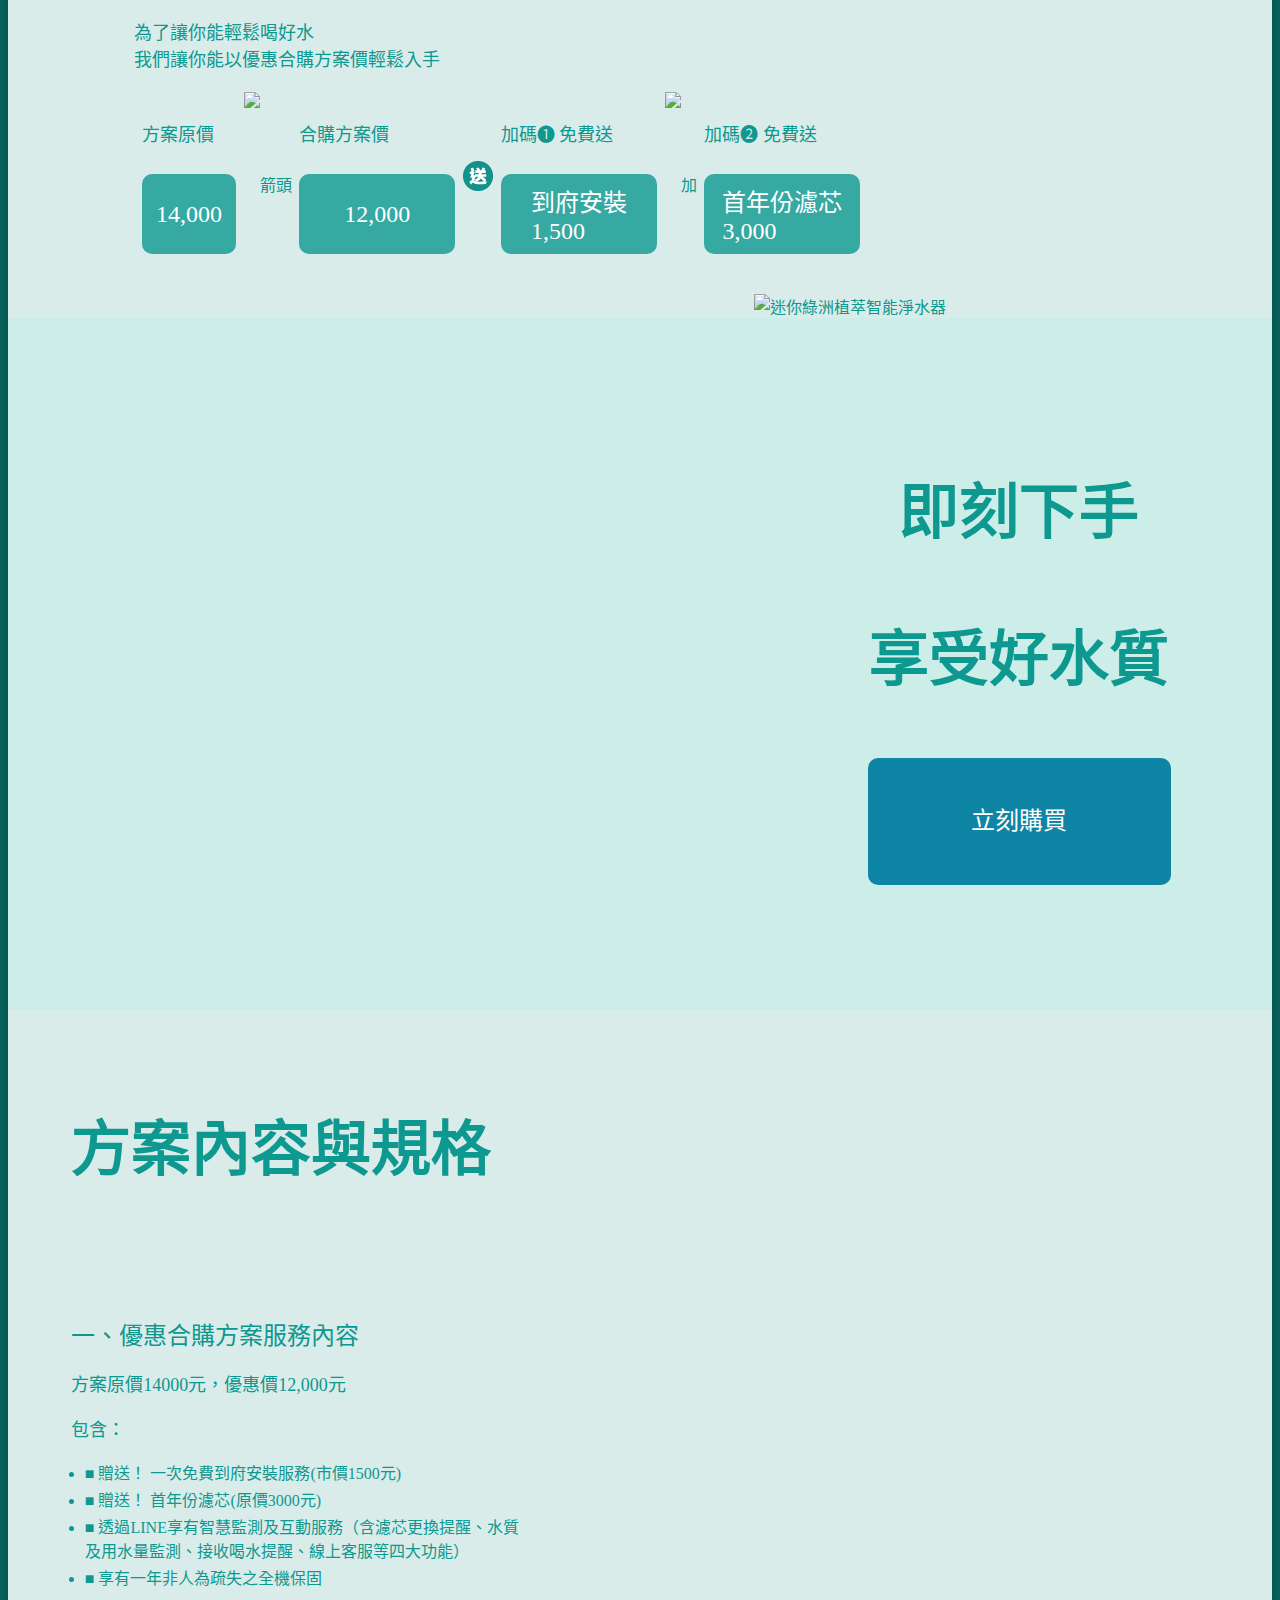
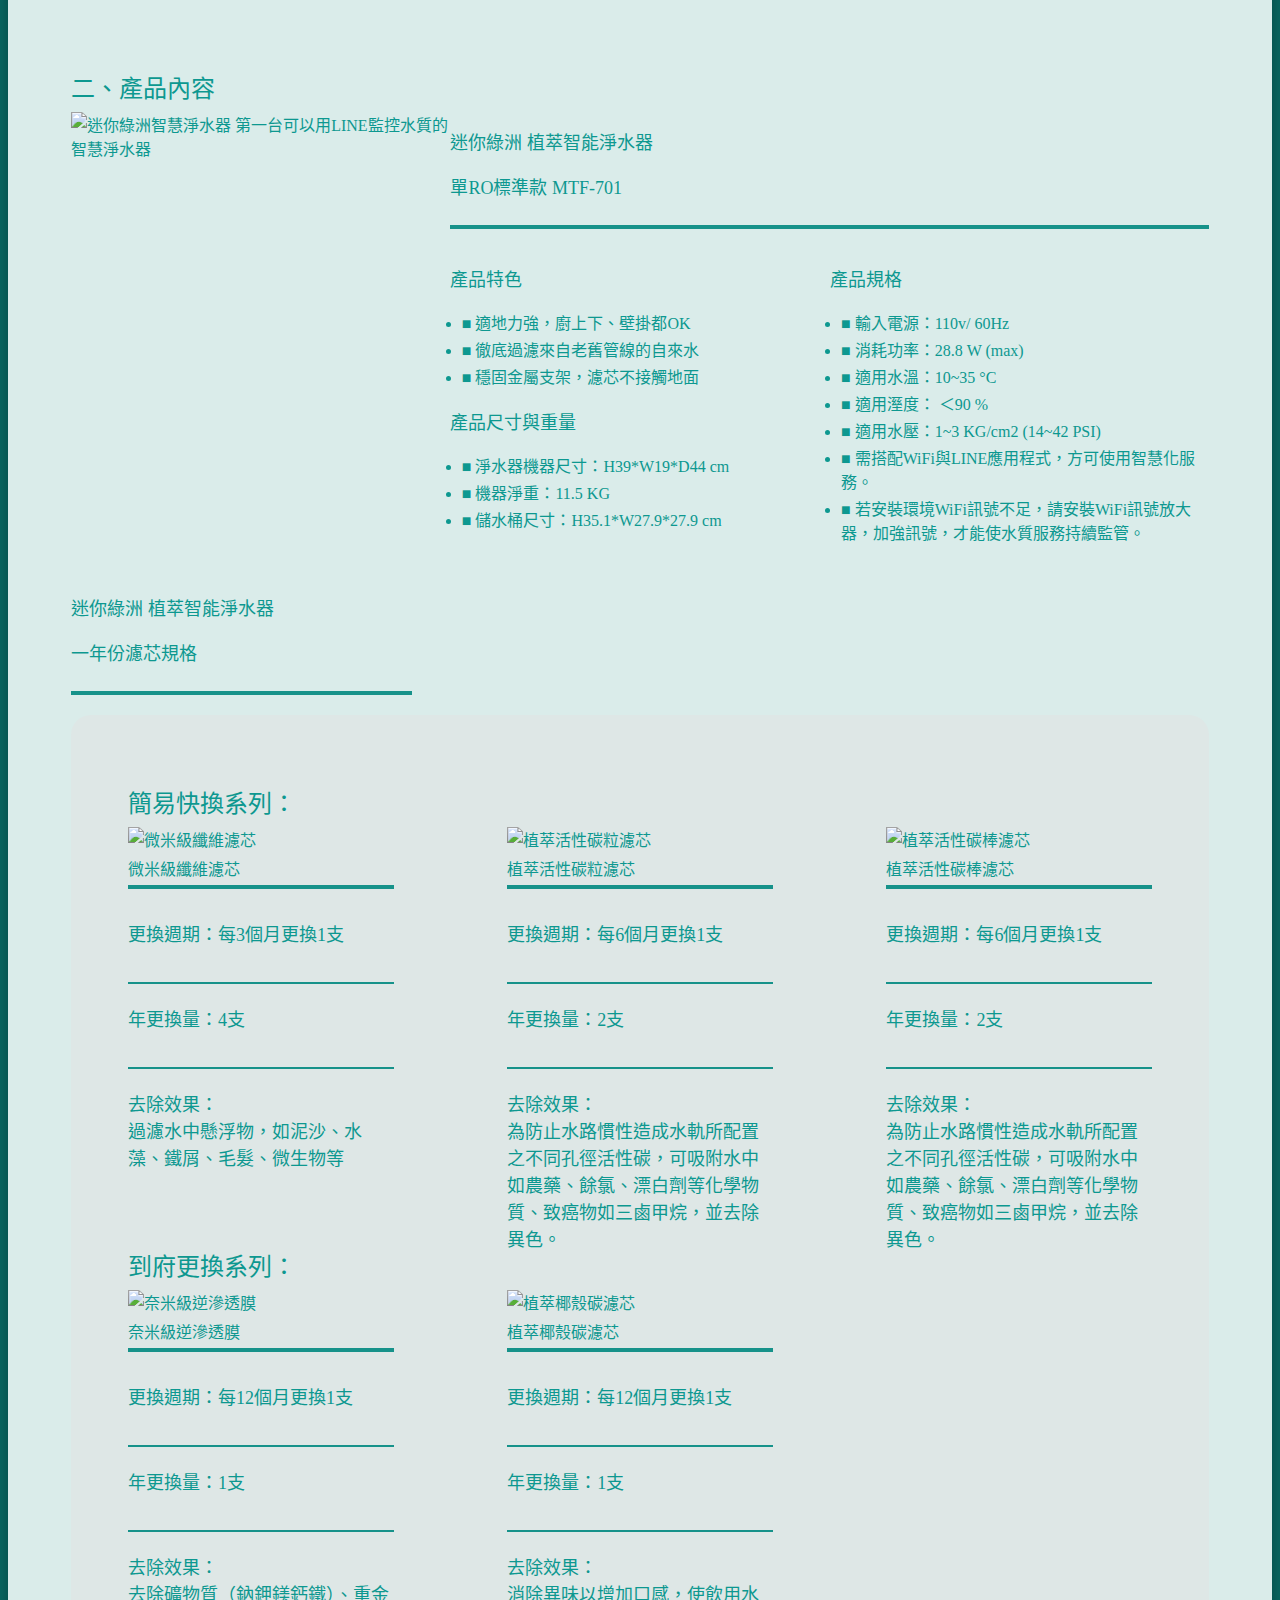
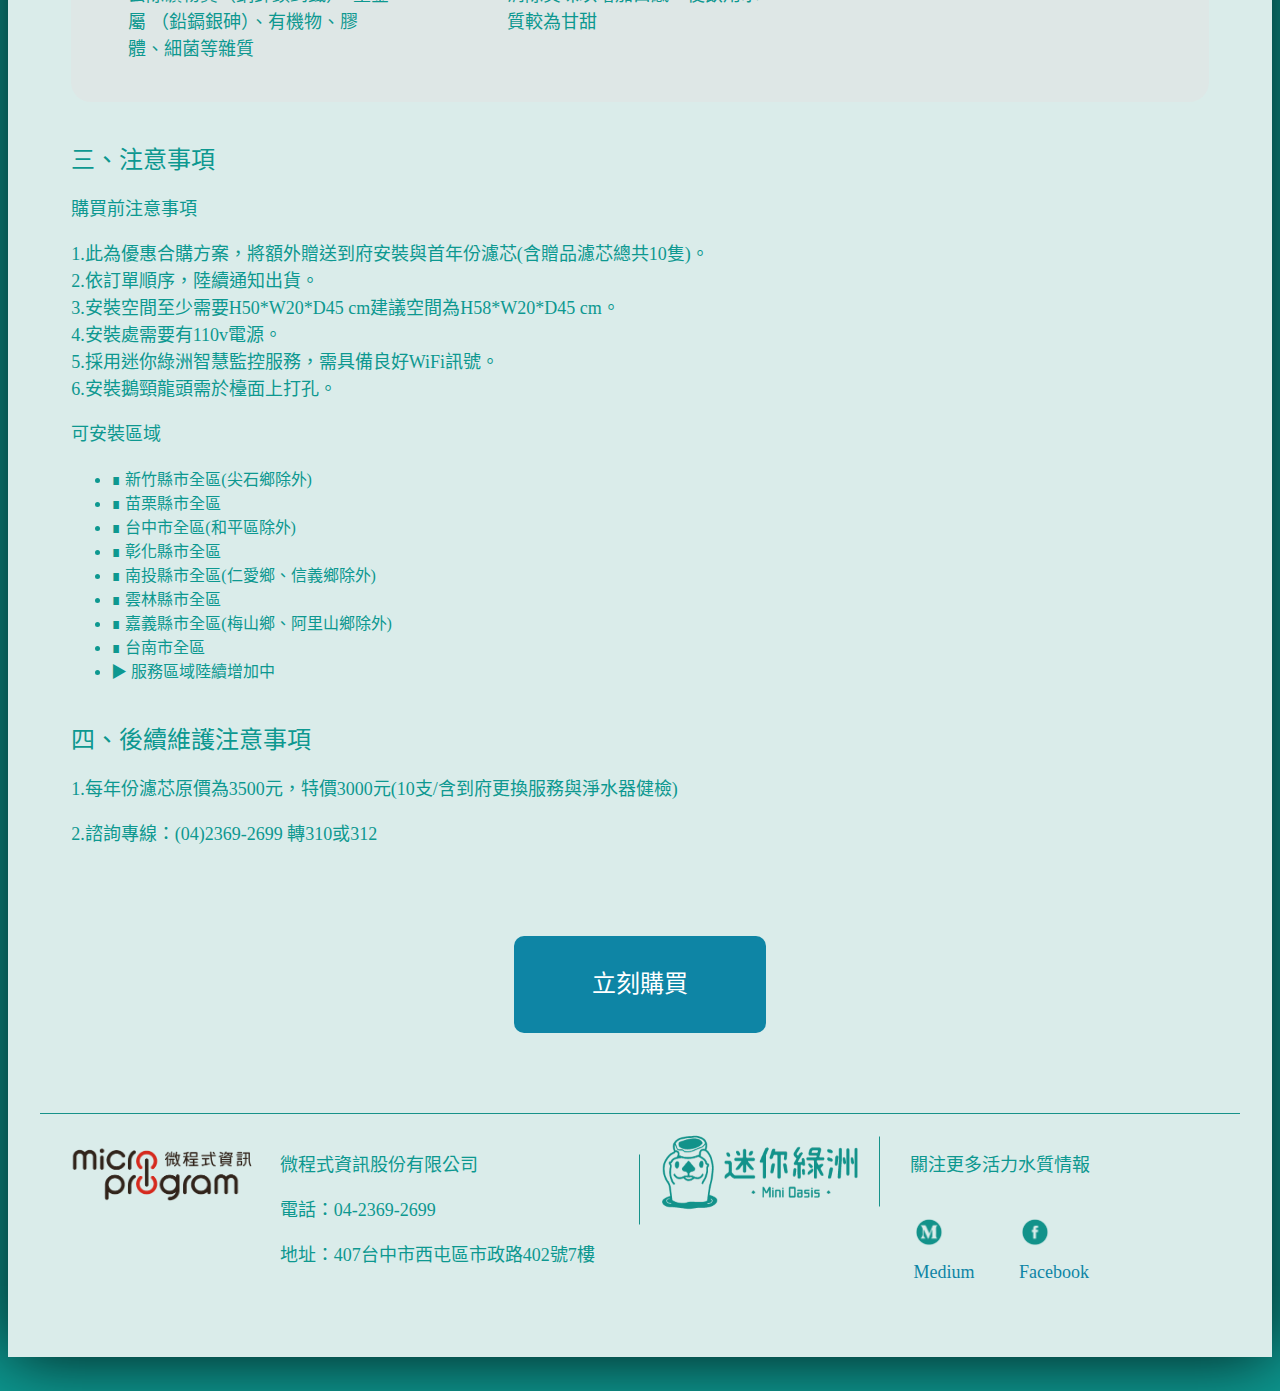
==== commit 2a79cddc: "新增濾芯介紹連結與fb說明" ====
--- a/index.html
+++ b/index.html
@@ -215,6 +215,7 @@
                 </div>
                 <div class="text">
                     <p>阻擋超過5微米的毛髮、鐵鏽、泥沙，去除管道內的微型汙染。</p>
+                    <p><a href="https://medium.com/@vast_8788/柔軟的第一道防線-揭開纖維淨化濾芯的淨化功效-19cc719cba72" target="_blank" class="filtermore">▶ 查看介紹</a></p>
                 </div>
             </div>
             <div class="filter">
@@ -229,6 +230,7 @@
                 </div>
                 <div class="text">
                     <p>來自植物萃取的活性碳粒，能吸附各種水質異味， 有效去除自來水的濃濃氯氣，恢復水質原味</p>
+                    <p><a href="https://medium.com/@vast_8788/吸附汙染-揭開植萃活性碳粒濾芯的濾淨實力-c5668c028496" target="_blank" class="filtermore">▶ 查看介紹</a></p>
                 </div>
             </div>
             <div class="filter">
@@ -243,6 +245,7 @@
                 </div>
                 <div class="text">
                     <p>嚴選活性碳棒，加強去除水質異味與異色，植萃過濾， 阻絕有害有機物！</p>
+                    <p><a href="https://medium.com/@vast_8788/吸附雜質的雙重防線-植萃活性碳棒濾芯的能力剖析-710d99b92cf4" target="_blank" class="filtermore">▶ 查看介紹</a></p>
                 </div>
             </div>
             <div class="filter">
@@ -257,6 +260,7 @@
                 </div>
                 <div class="text">
                     <p>絕對的淨化效果！即使是PM2.5等級的迷你汙染物， 也能輕鬆過濾</p>
+                    <p><a href="https://medium.com/@vast_8788/絕對的去除效果-奈米級逆滲透膜能力剖析-df5569a7fafe" target="_blank" class="filtermore">▶ 查看介紹</a></p>
                 </div>
             </div>
             <div class="filter">
@@ -271,6 +275,7 @@
                 </div>
                 <div class="text">
                     <p>採用來自南方島國椰子的椰殼碳，經過它的過濾，就像在置放椰殼的甘甜，調整飲用口感，讓水越喝越順口！</p>
+                    <p><a href="https://medium.com/@vast_8788/來自椰殼植萃的口感-植萃椰殼碳濾芯能力剖析-16caaaa5a3bb" target="_blank" class="filtermore">▶ 查看介紹</a></p>
                 </div>
             </div>
             <div class="filter">
@@ -793,8 +798,8 @@
           attribution=setup_tool
           page_id="206146443309120"
           theme_color="#12928A"
-          logged_in_greeting="您好！我是迷你綠洲的水獺，有什麼我可以幫助您的？"
-          logged_out_greeting="您好！我是迷你綠洲的水獺，有什麼我可以幫助您的？">
+          logged_in_greeting="您好！我是迷你綠洲的水獺小編，有什麼我可以幫助您的？"
+          logged_out_greeting="您好！我是迷你綠洲的水獺小編，有什麼我可以幫助您的？">
         </div>
               <!-- fb即時客服結束 -->
 </body>
--- a/css/minioasis.css
+++ b/css/minioasis.css
@@ -590,6 +590,16 @@
             top: 50%;
             transform: translateY(-50%);
         }
+        .filtermore{
+            color: #fff;
+        }
+        .filtermore:visited{
+            color:#fff;
+        }
+        .filtermore:hover{
+            text-shadow: 0.1em 0.1em 0.3em rgba(141, 214, 216, 0.829);
+            transition: 0.5s;
+        }
         /* section7,9,11 */
         
         .section7,
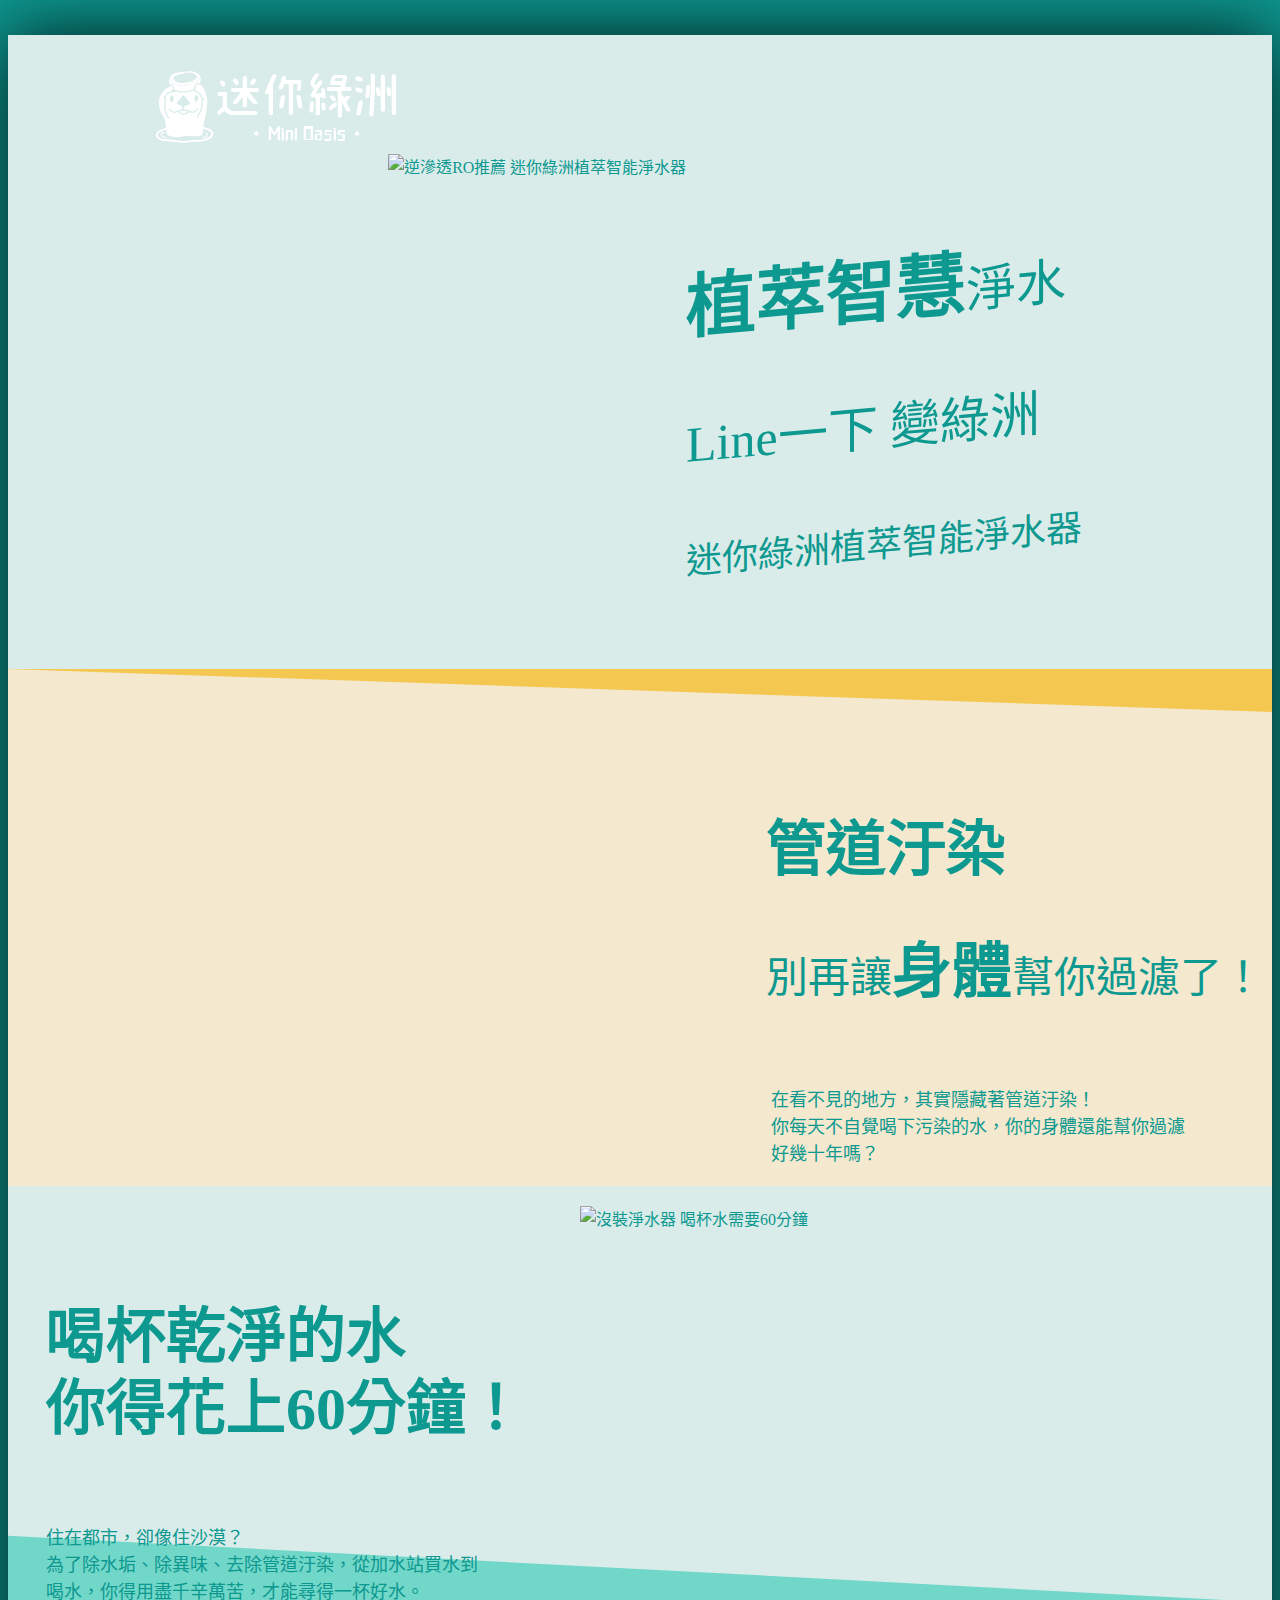
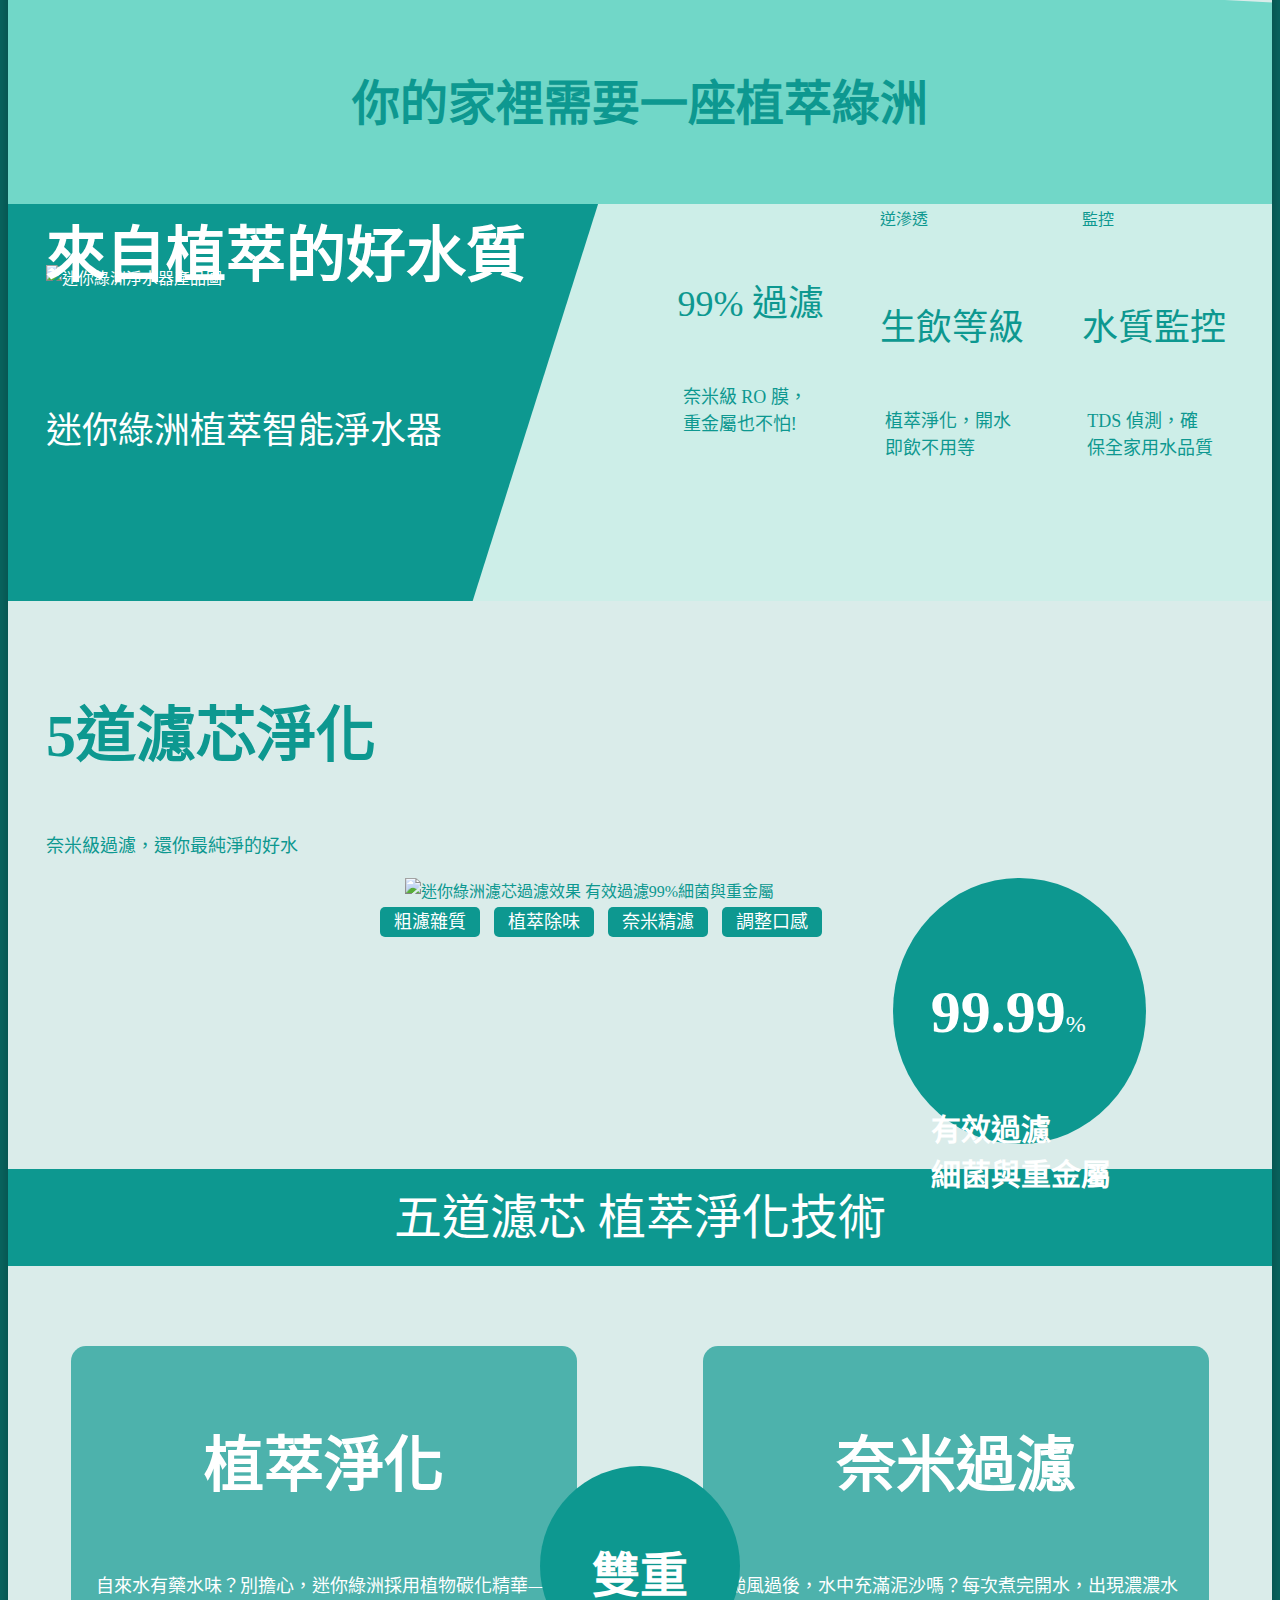
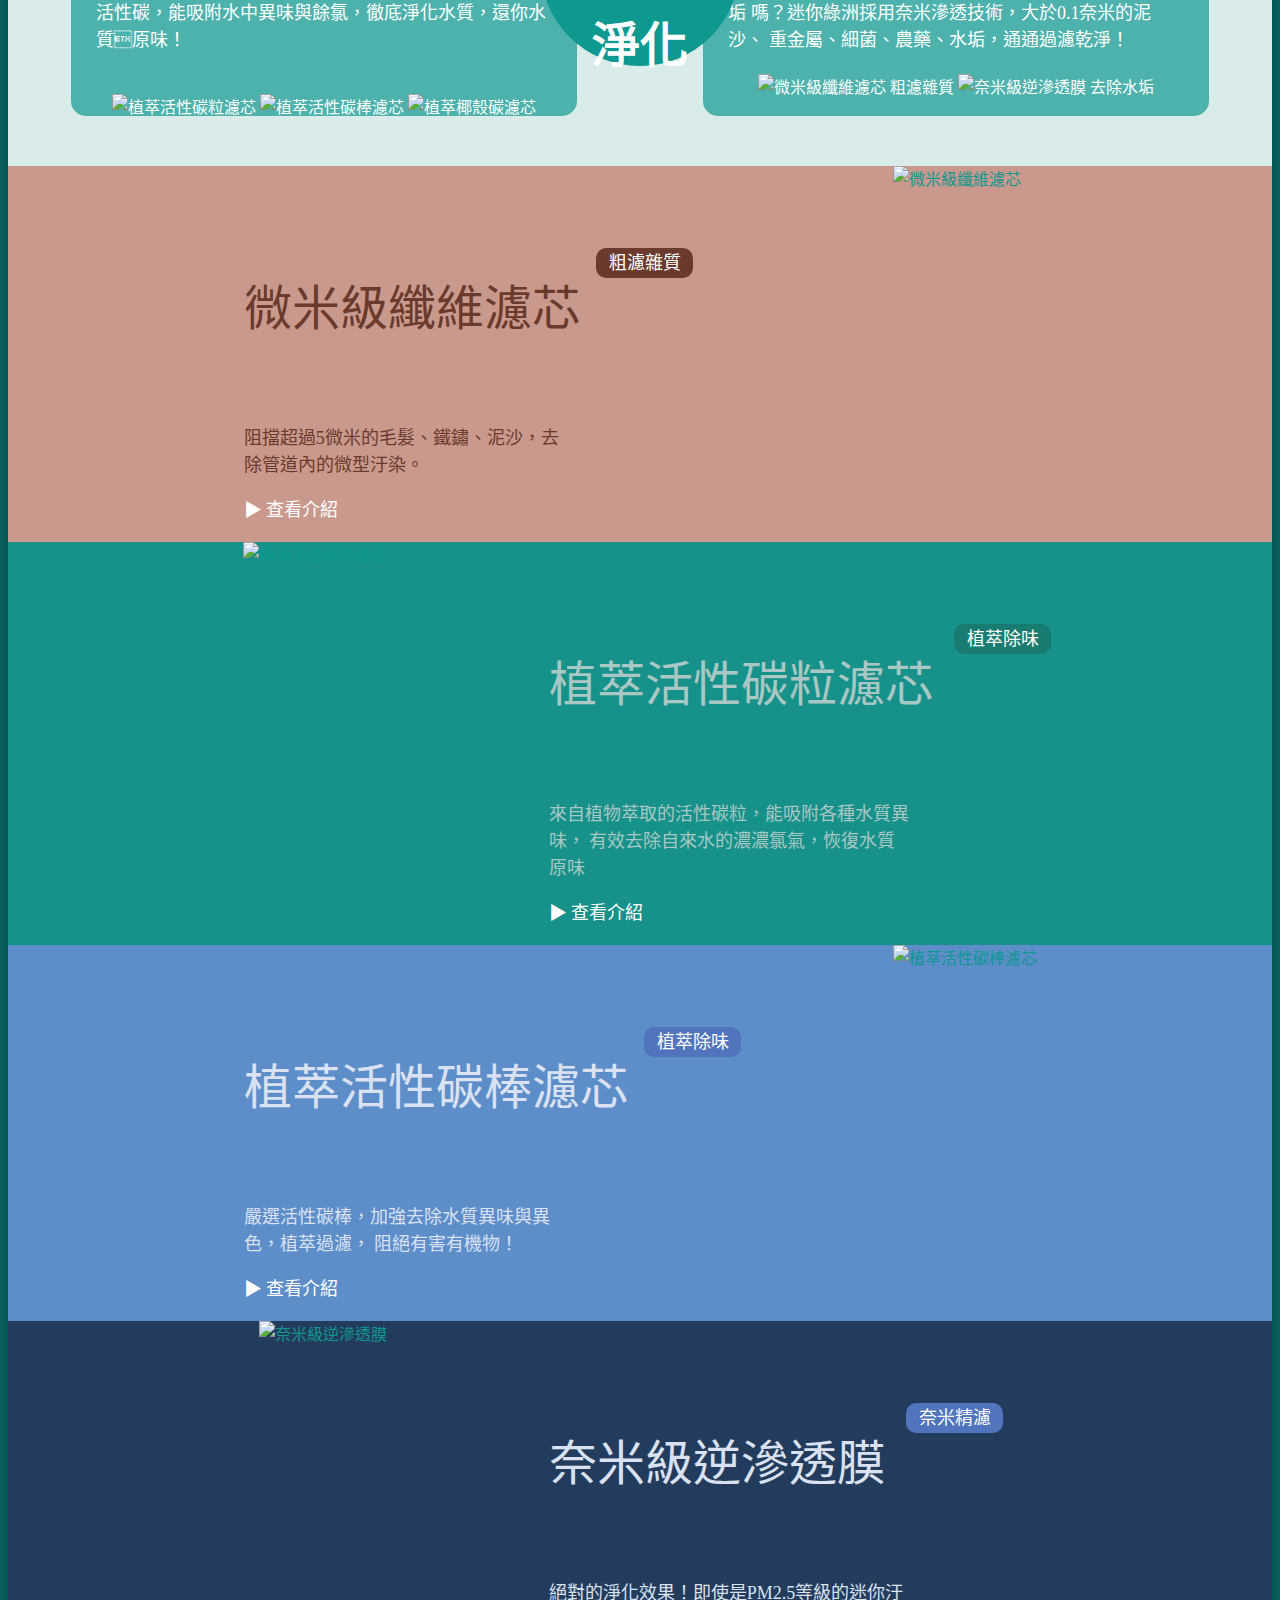
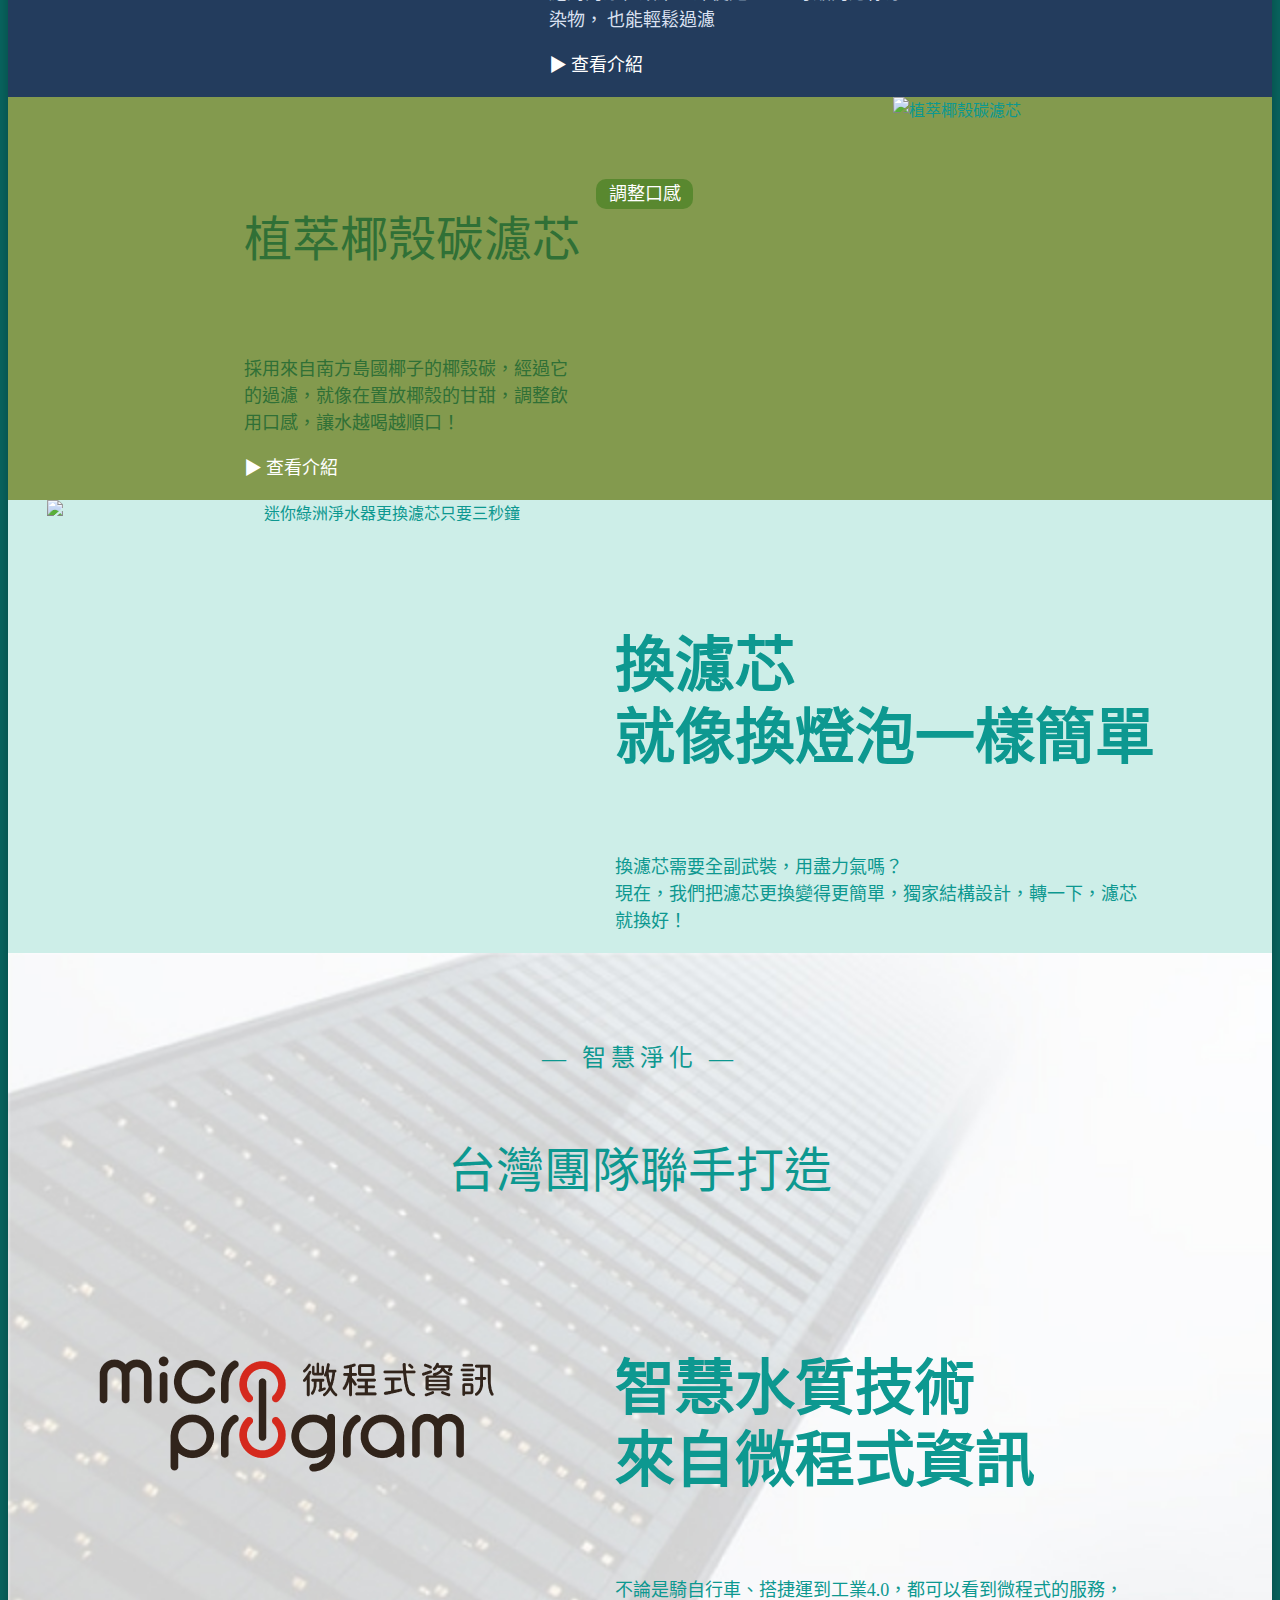
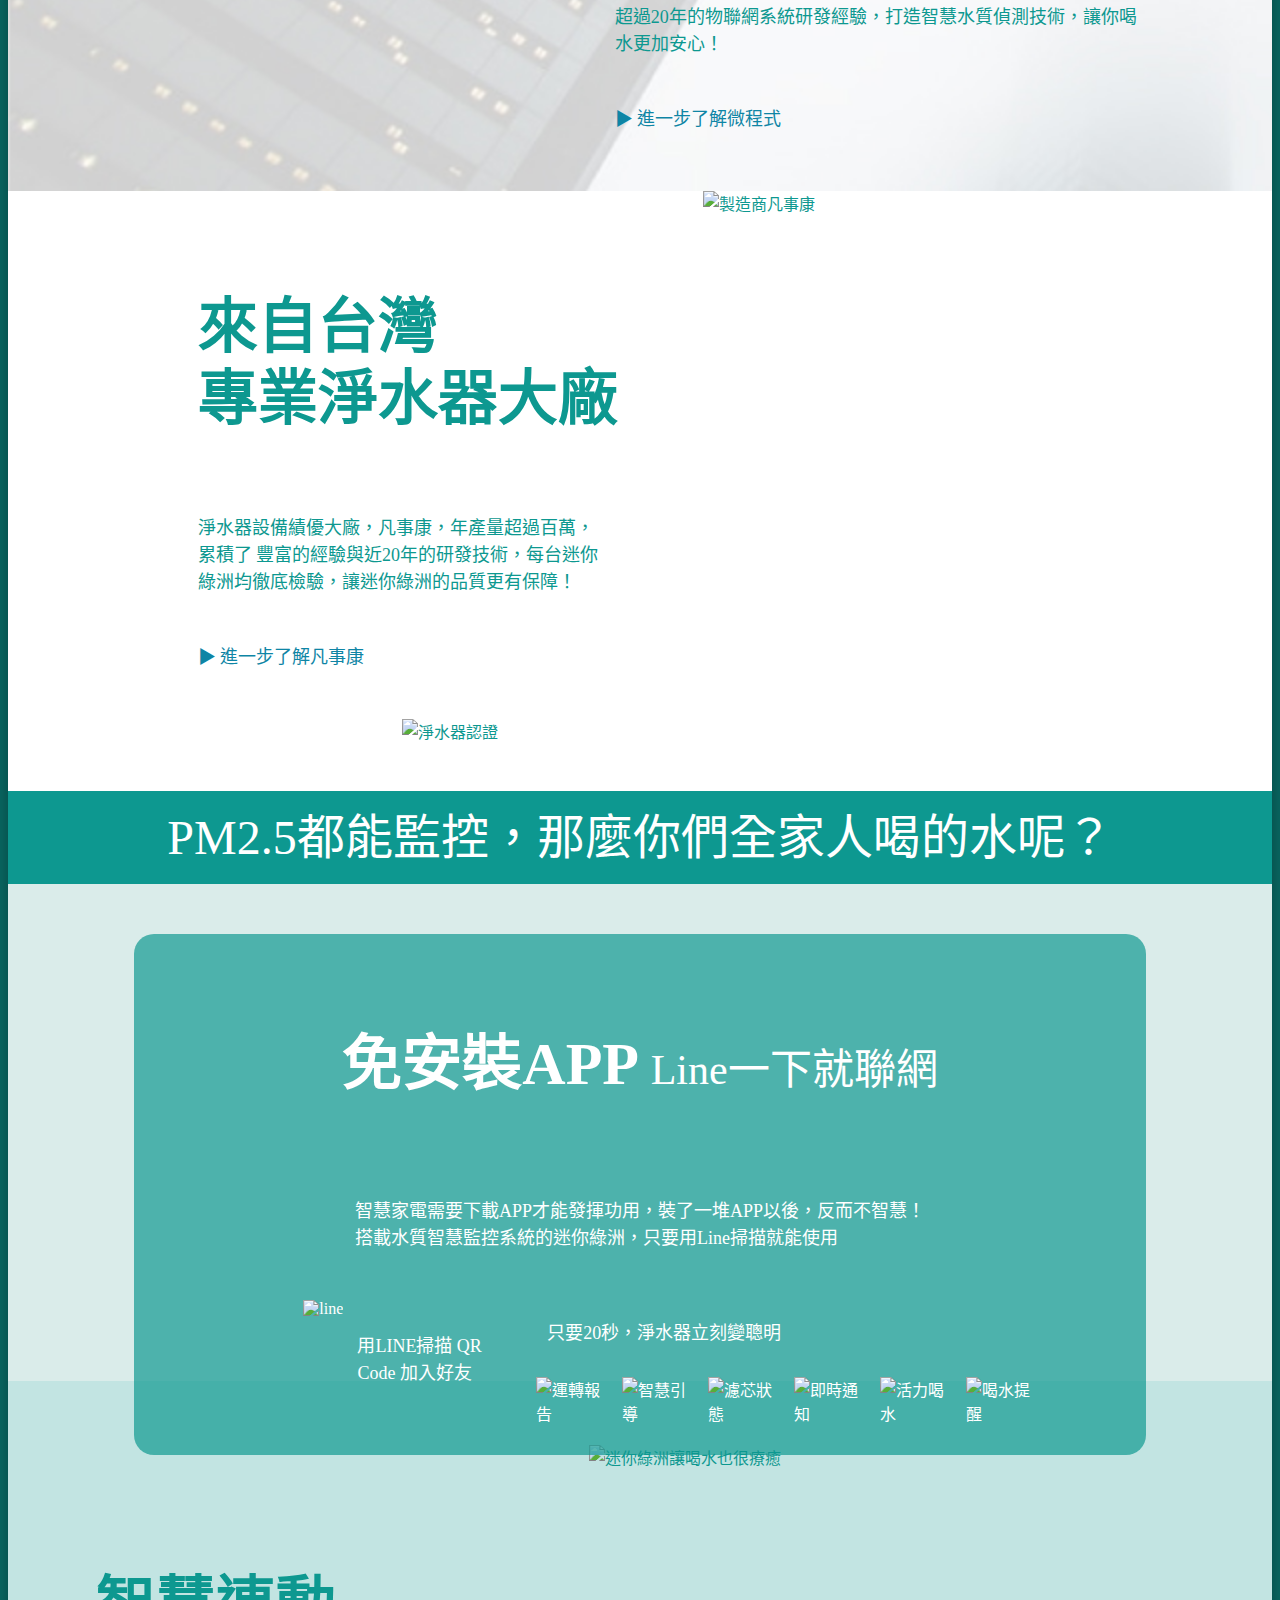
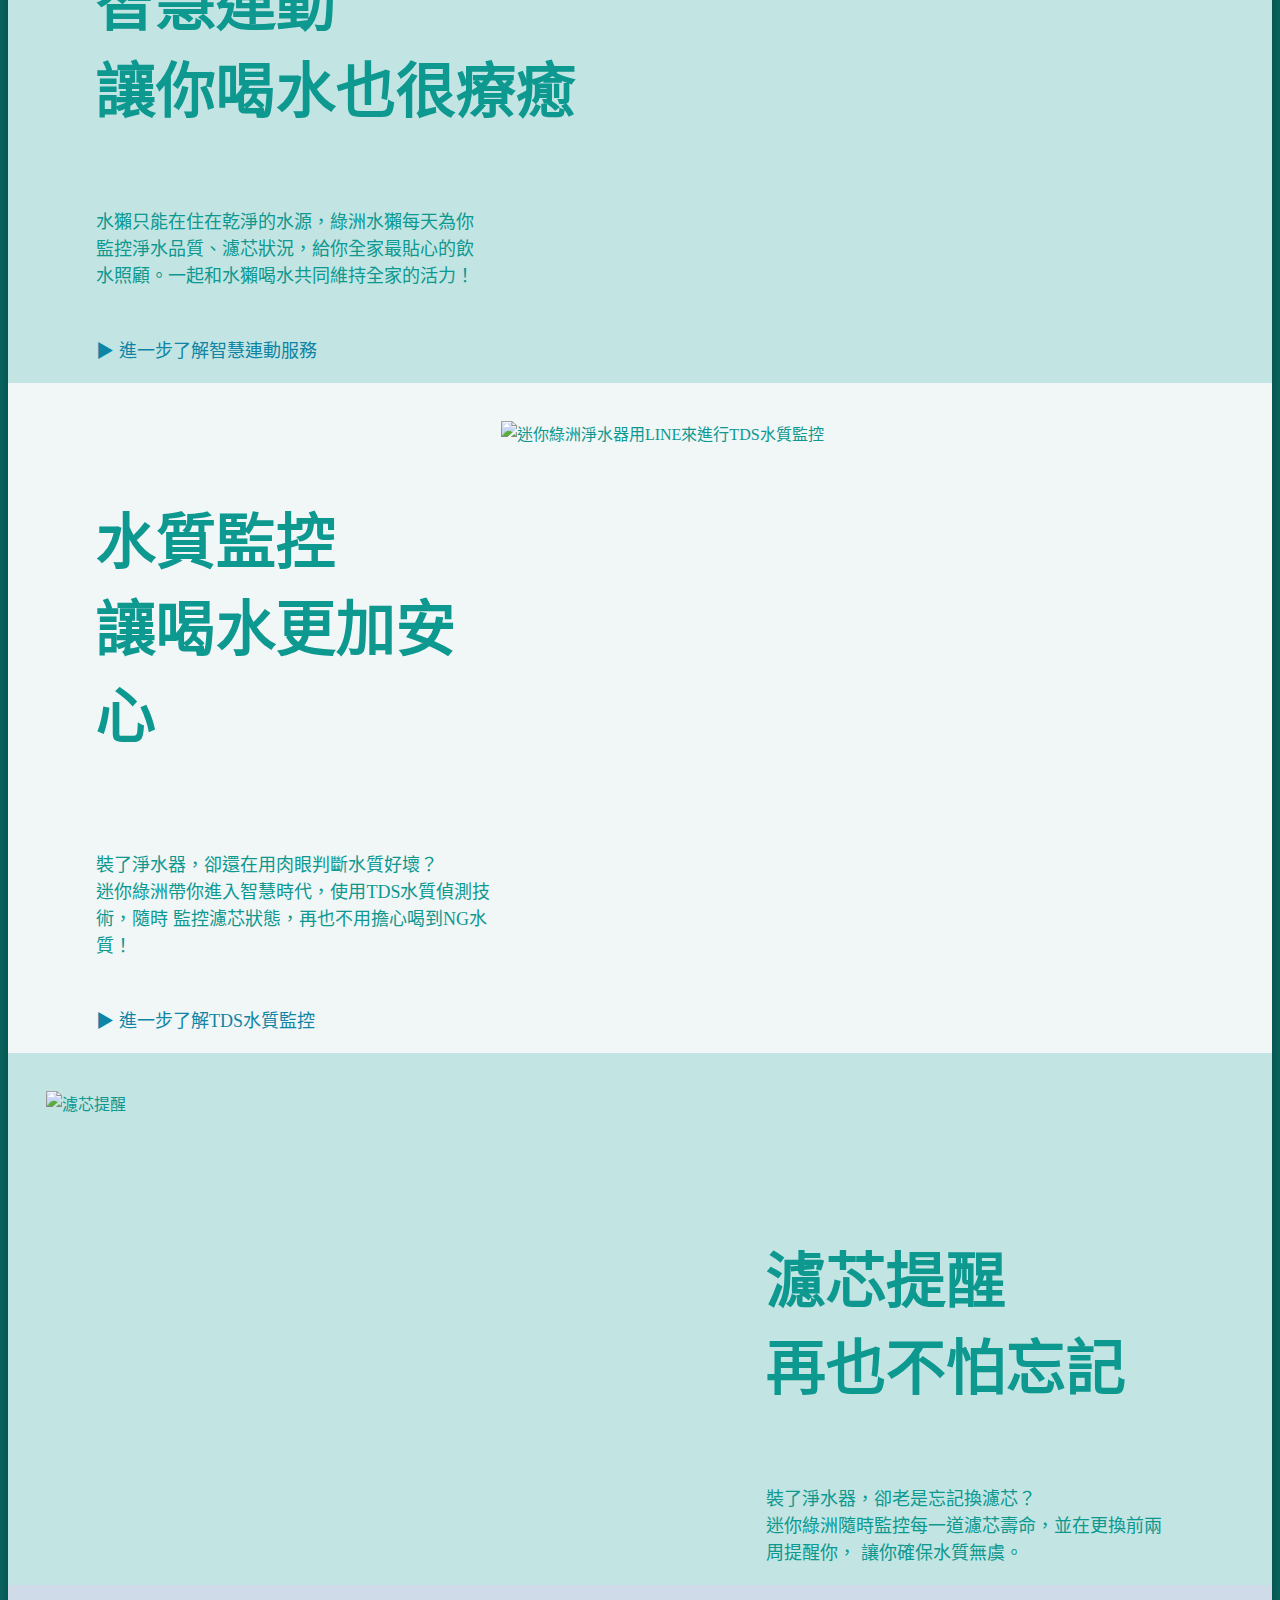
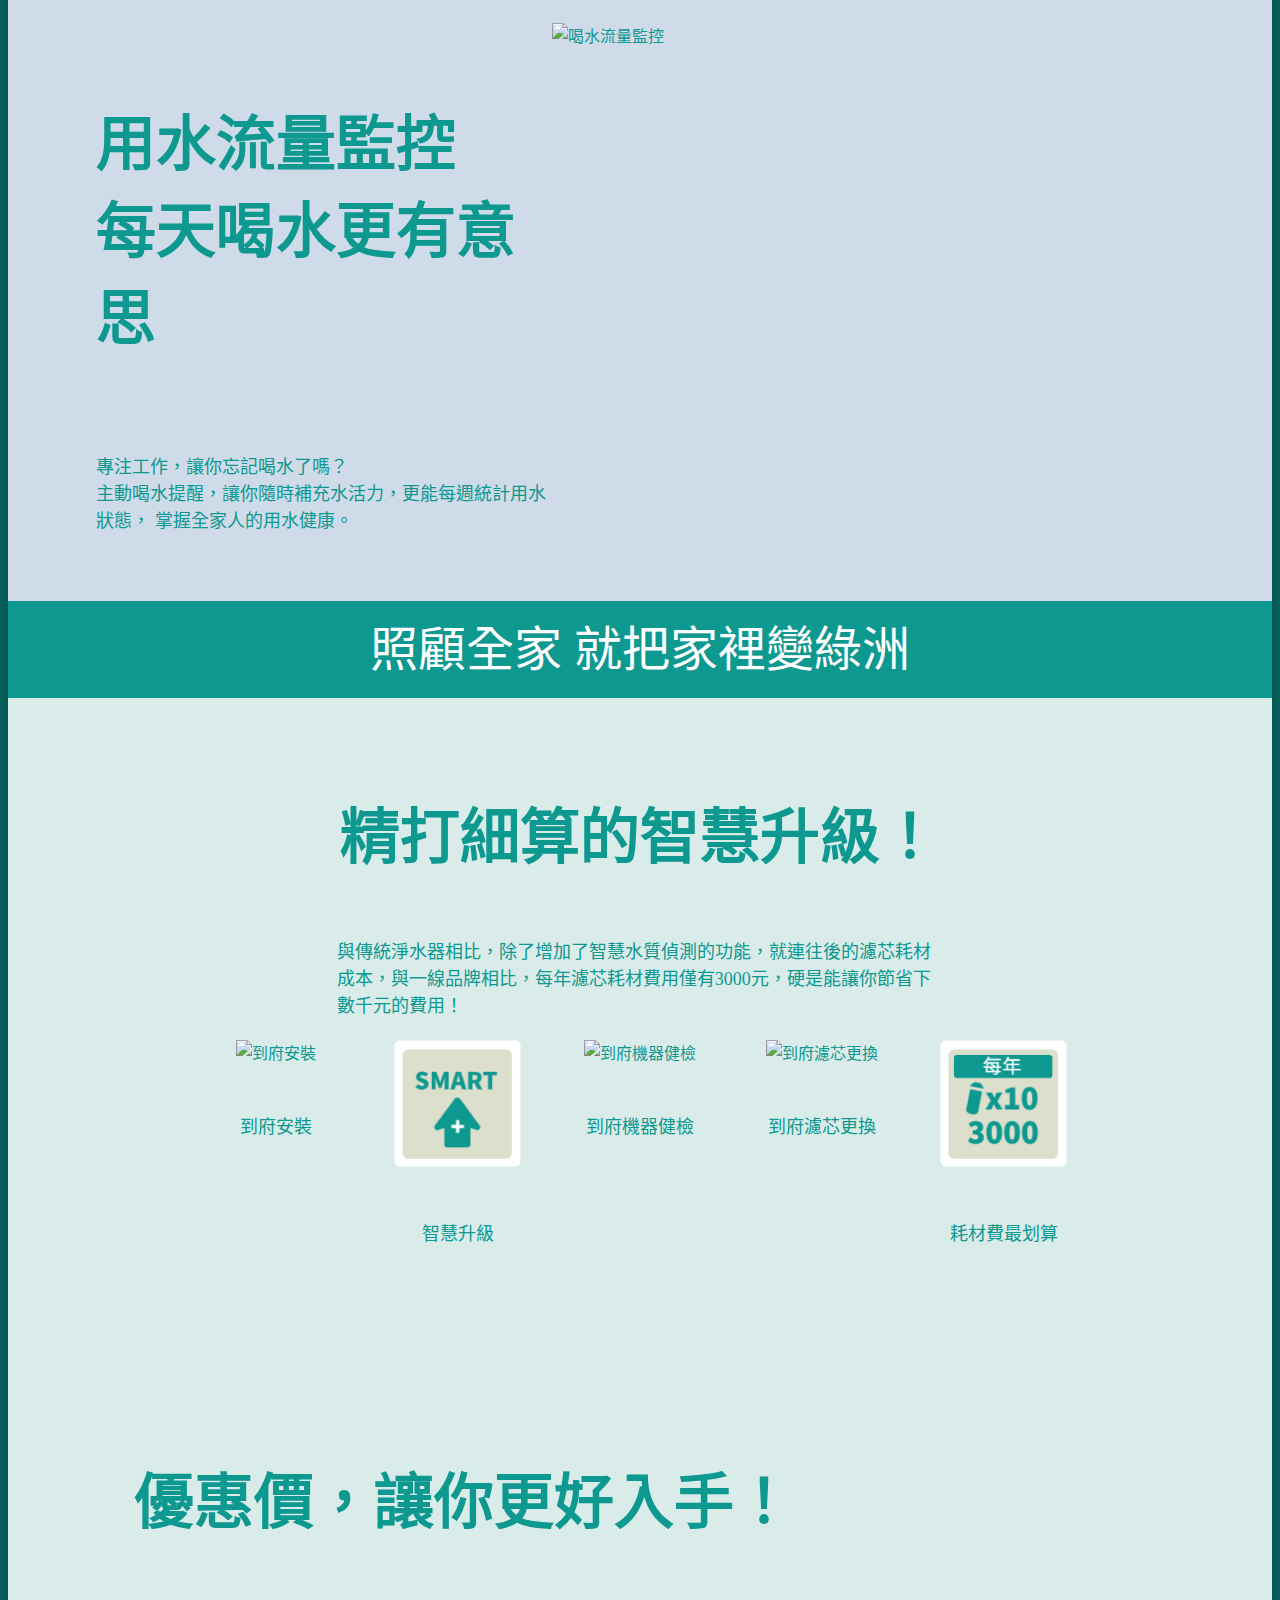
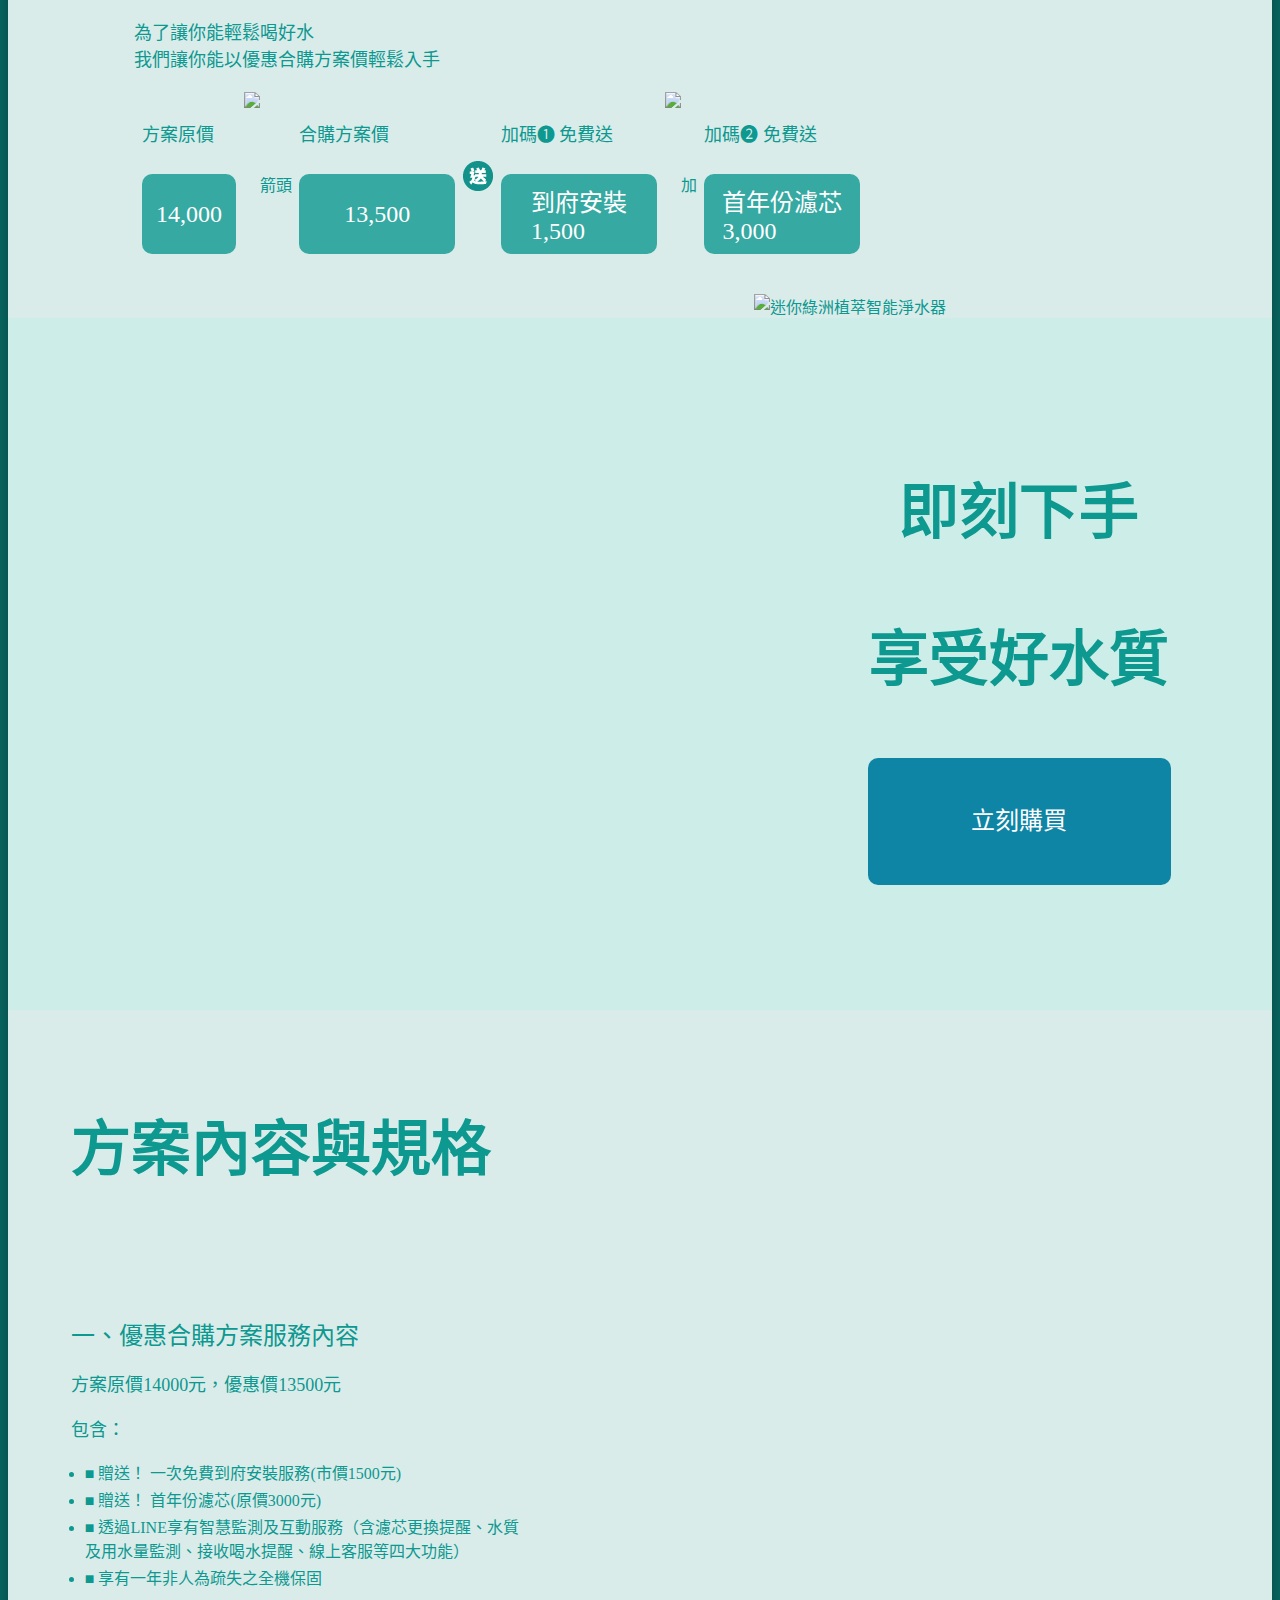
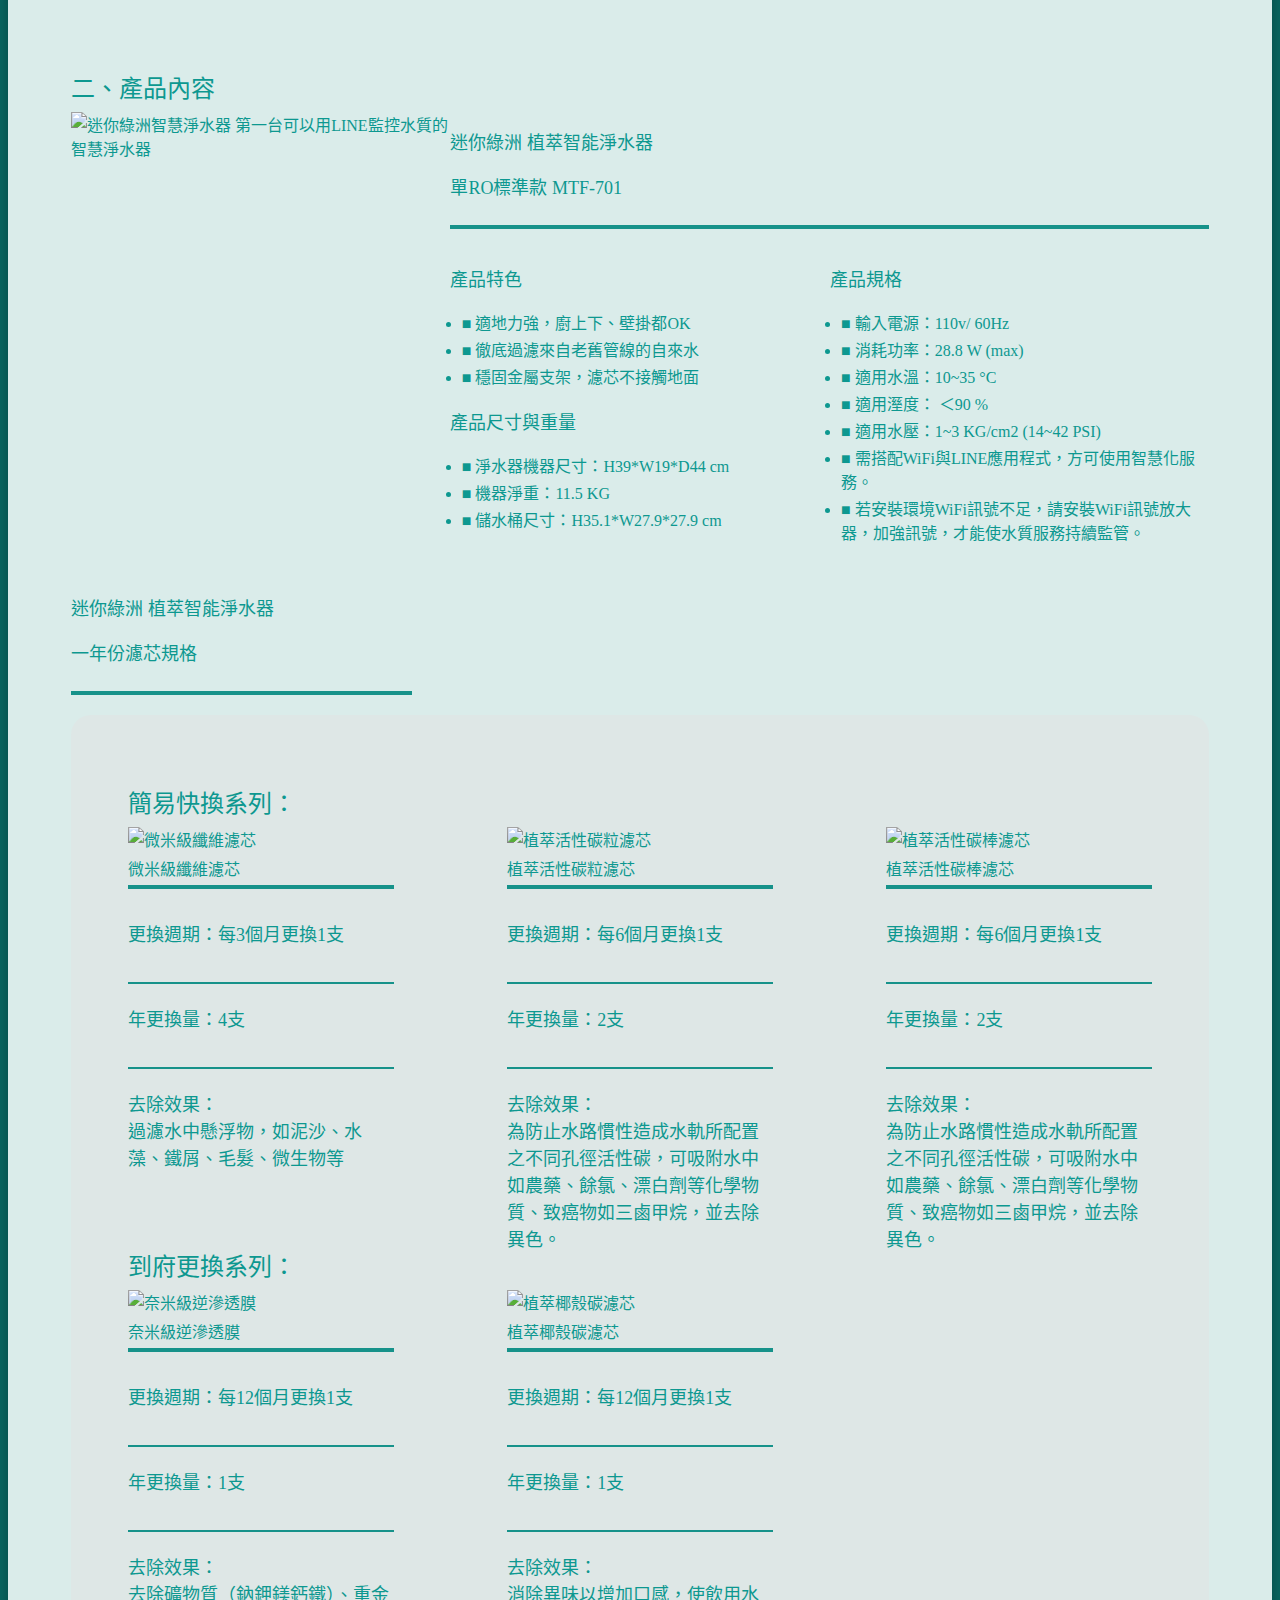
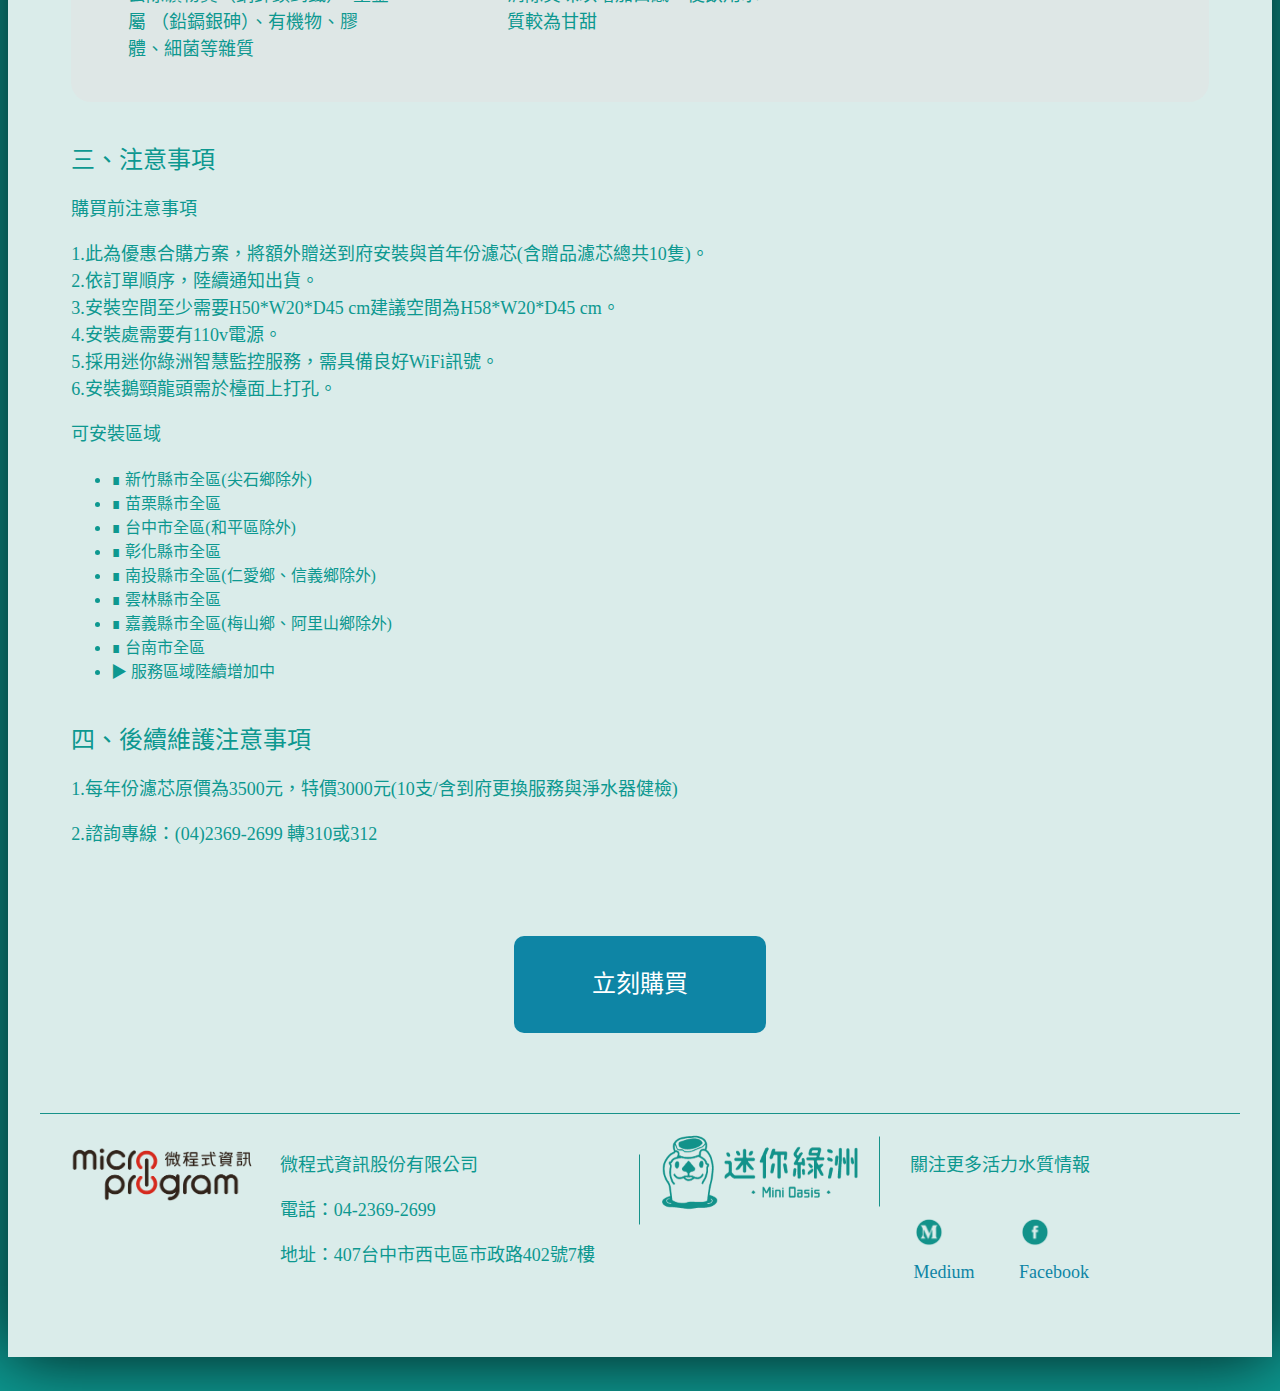
==== commit 6d868cd6: "9/1調整價格" ====
--- a/index.html
+++ b/index.html
@@ -488,7 +488,7 @@
                     </div>
                     <div class="price width">
                         <p>合購方案價</p>
-                        <div><span>12,000</span></div>
+                        <div><span>13,500</span></div>
                     </div>
                     <div class="math ">
                         <img src="img/section20/give.png " alt="送 ">
@@ -529,7 +529,7 @@
                 </div>
                 <div class="spec1 ">
                     <h5>一、優惠合購方案服務內容</h5>
-                    <p>方案原價14000元，優惠價12,000元</p>
+                    <p>方案原價14000元，優惠價13500元</p>
                     <p>包含：</p>
                     <ul>
                         <li>■ 贈送！ 一次免費到府安裝服務(市價1500元)</li>
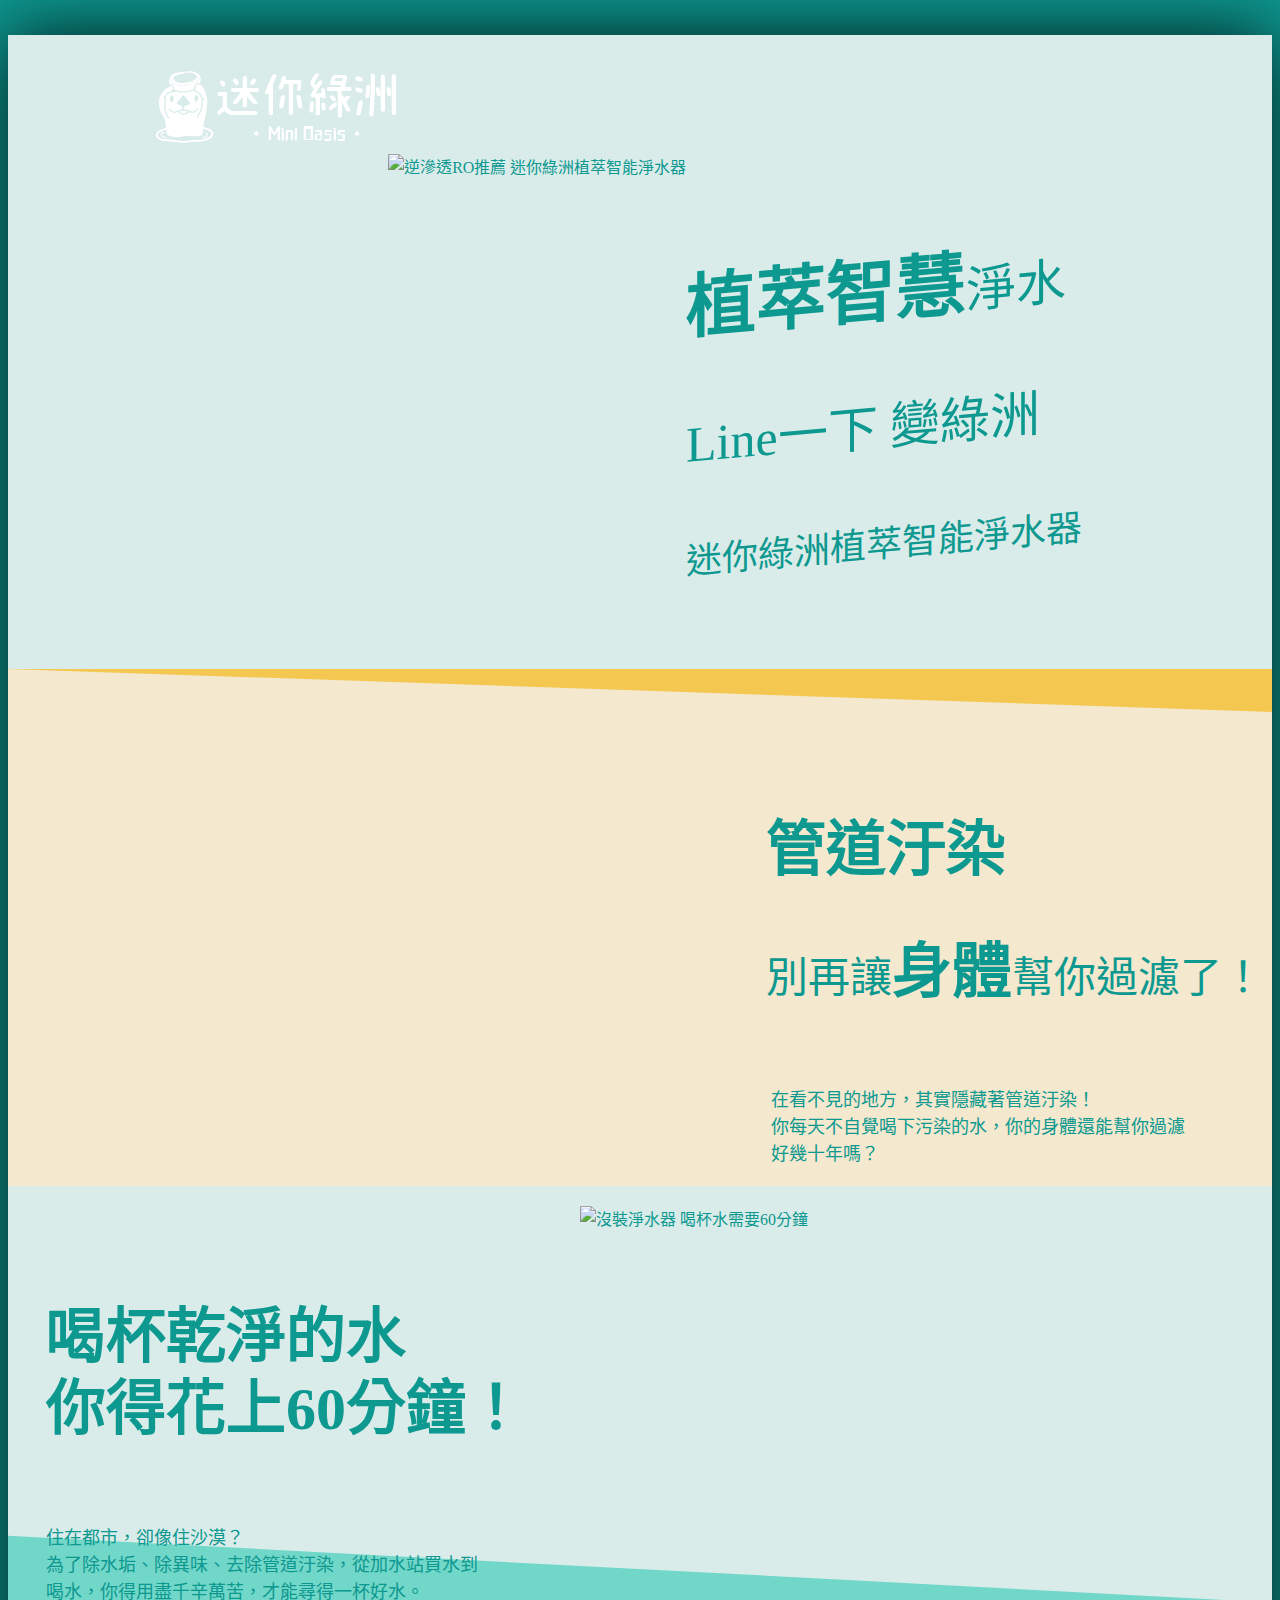
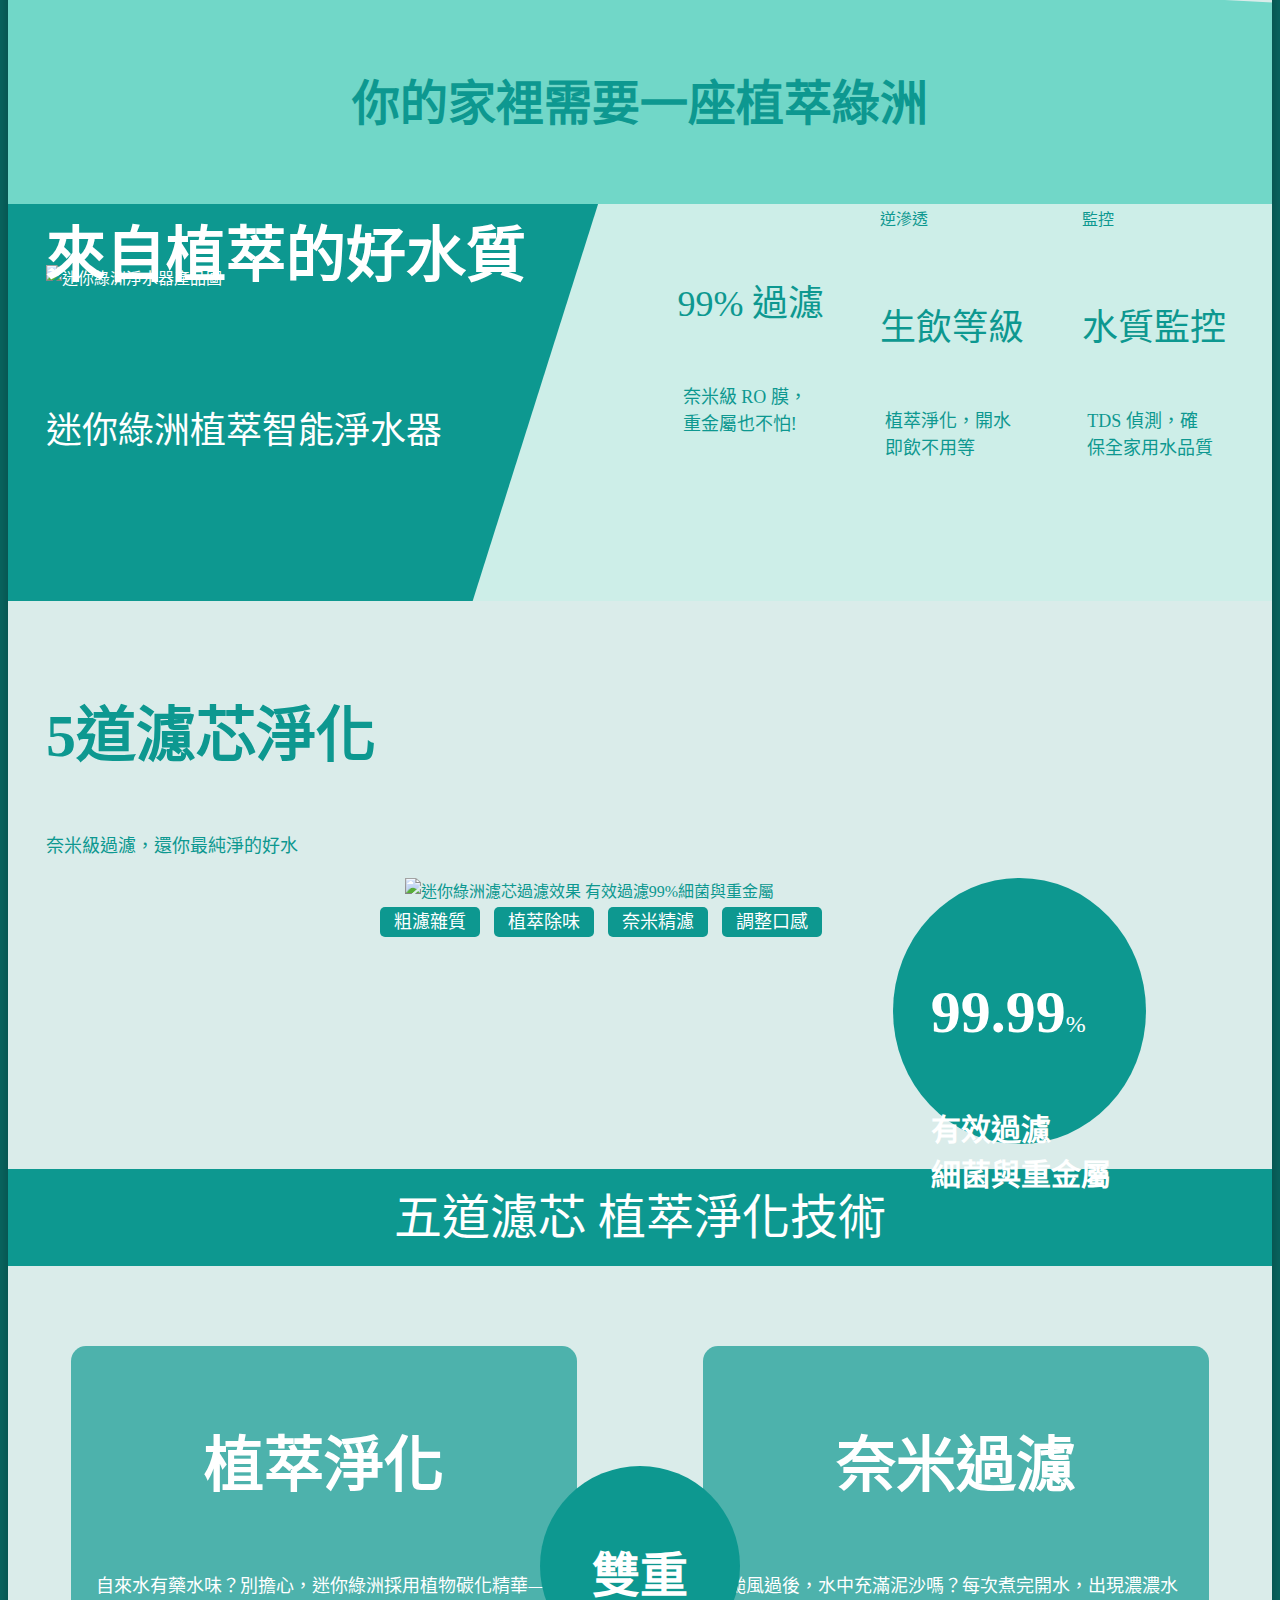
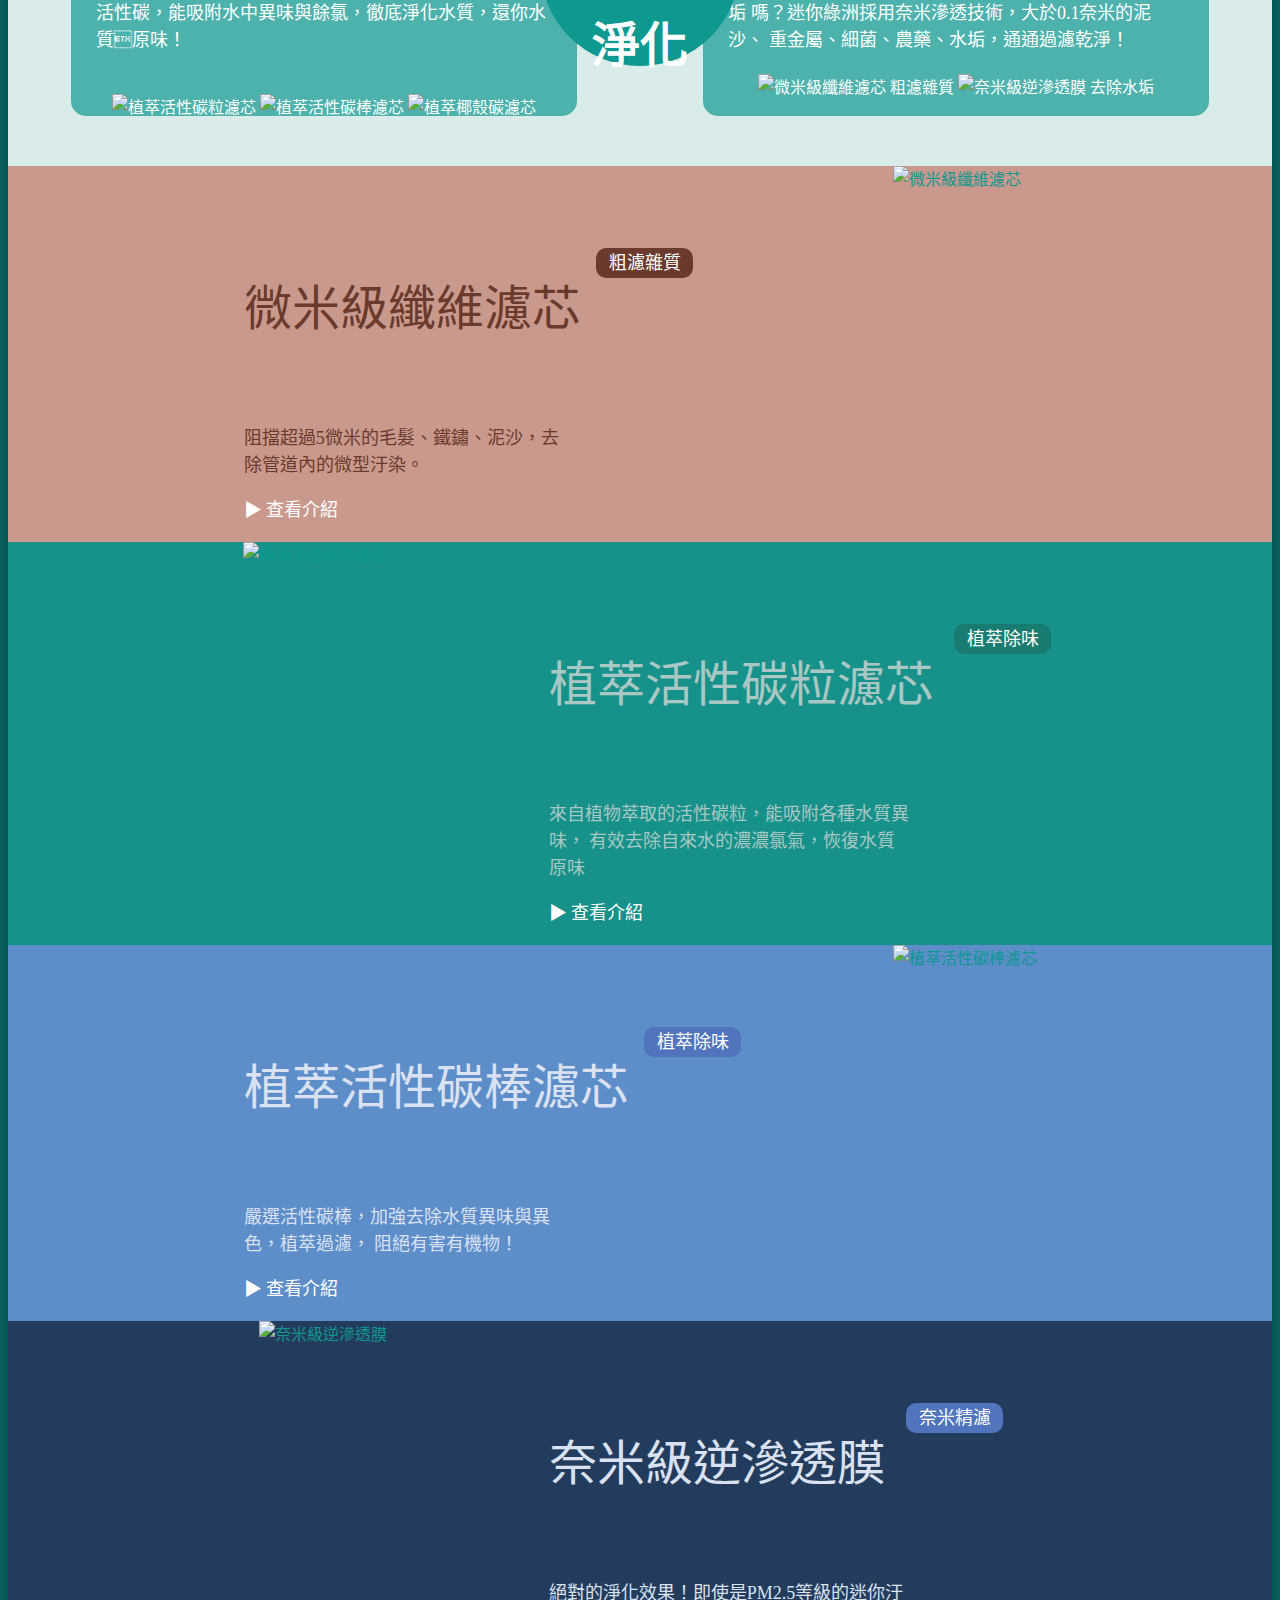
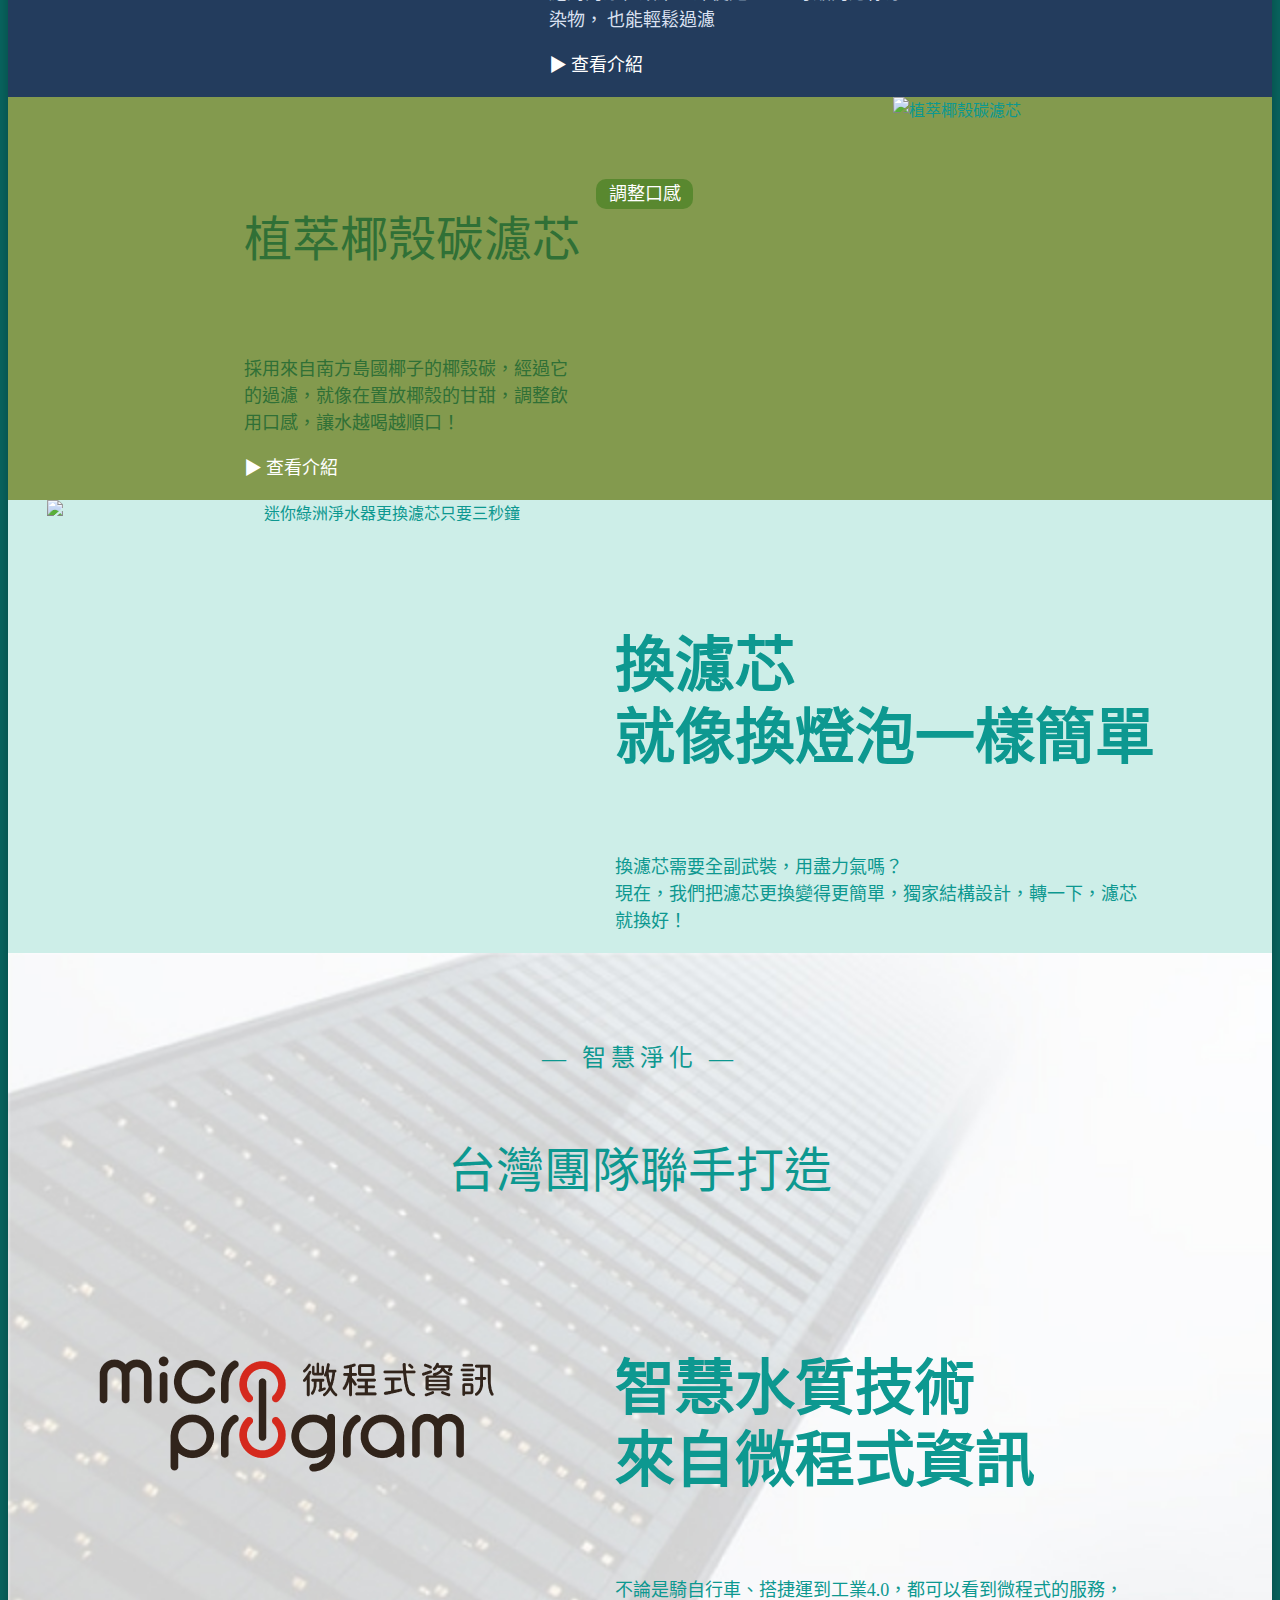
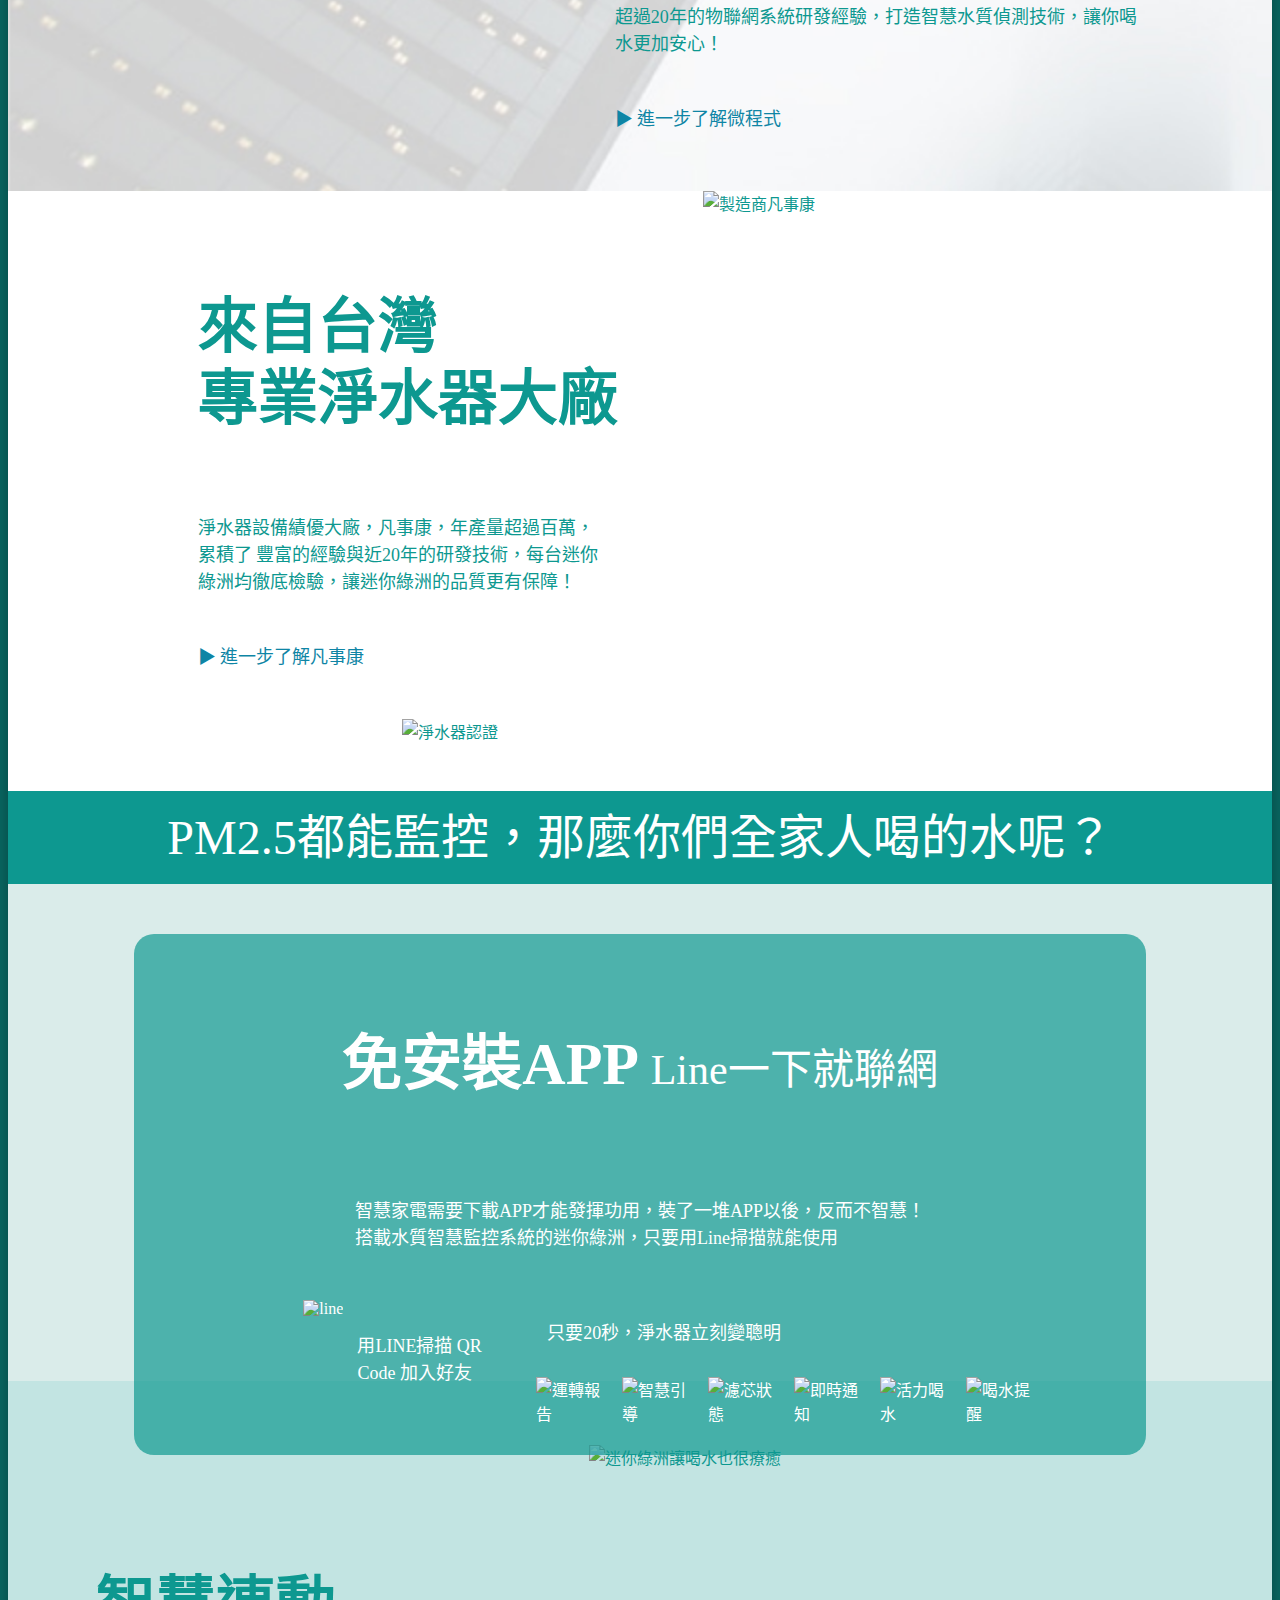
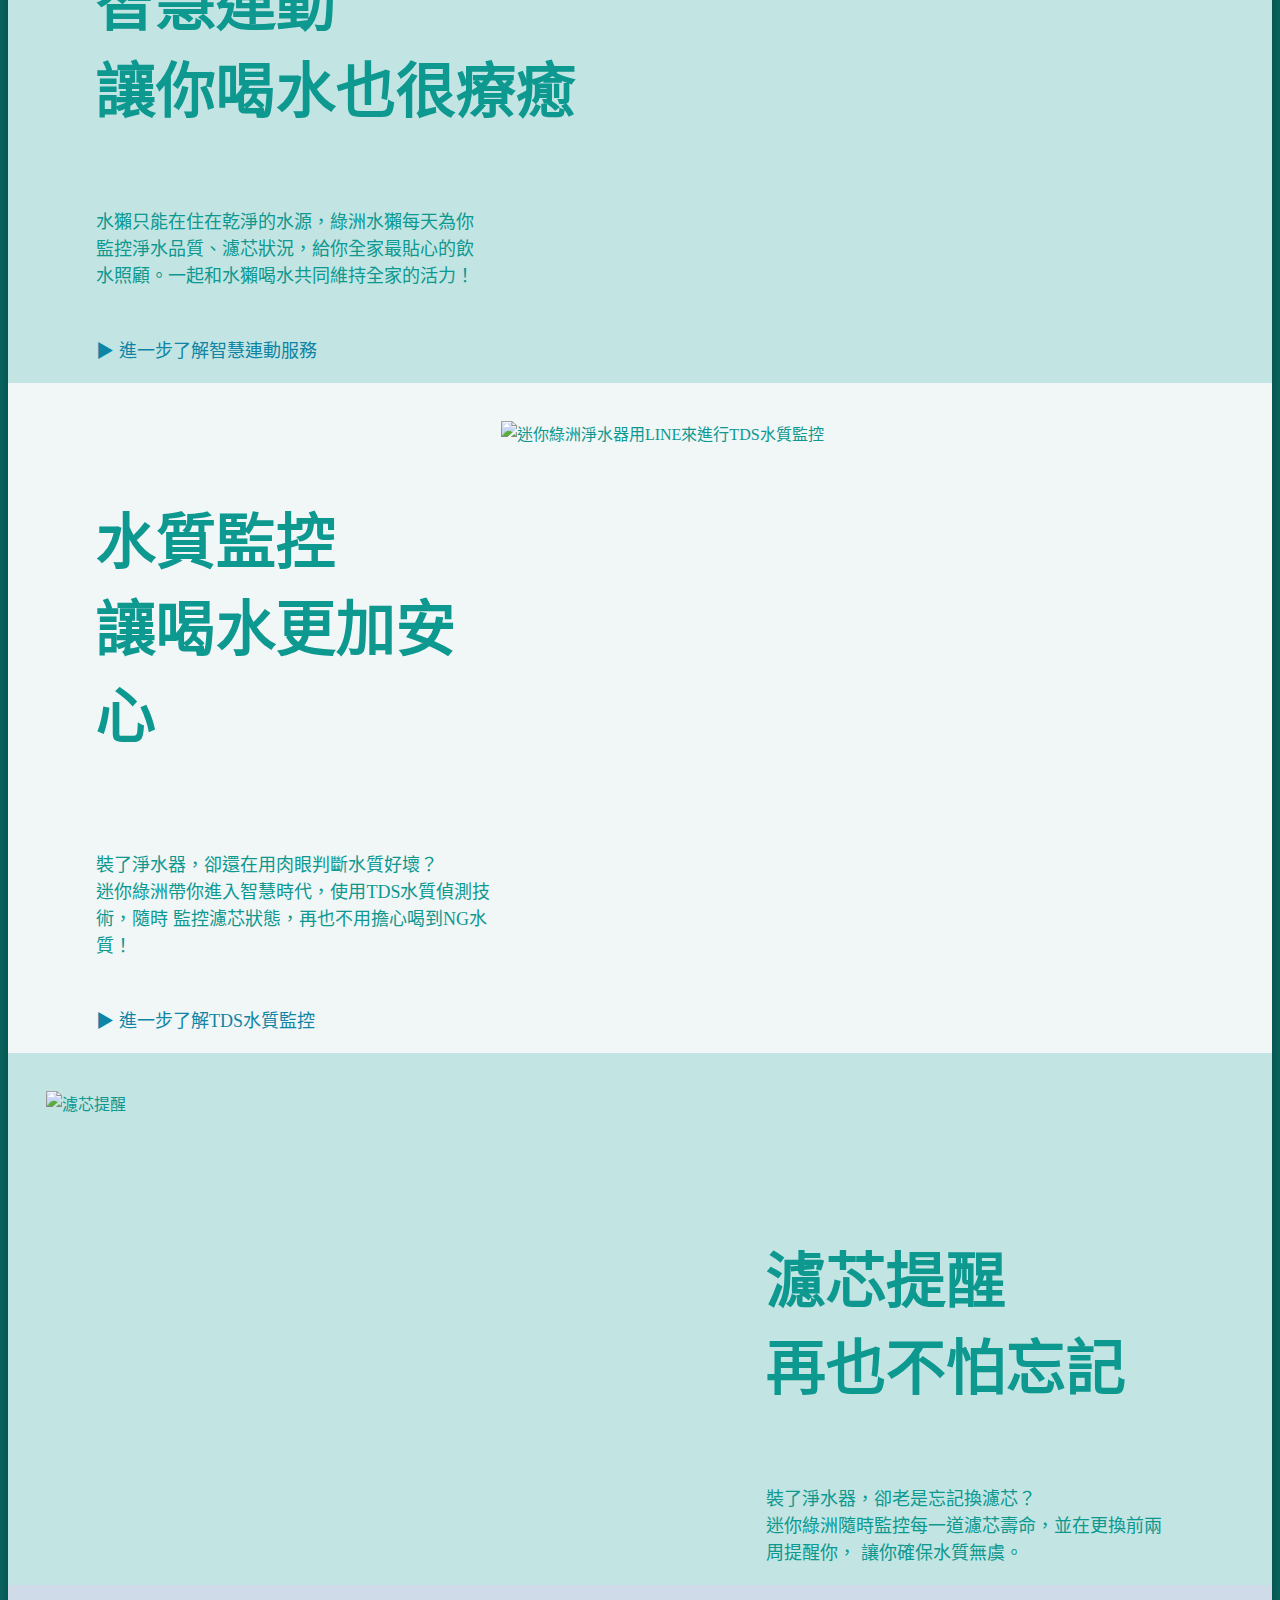
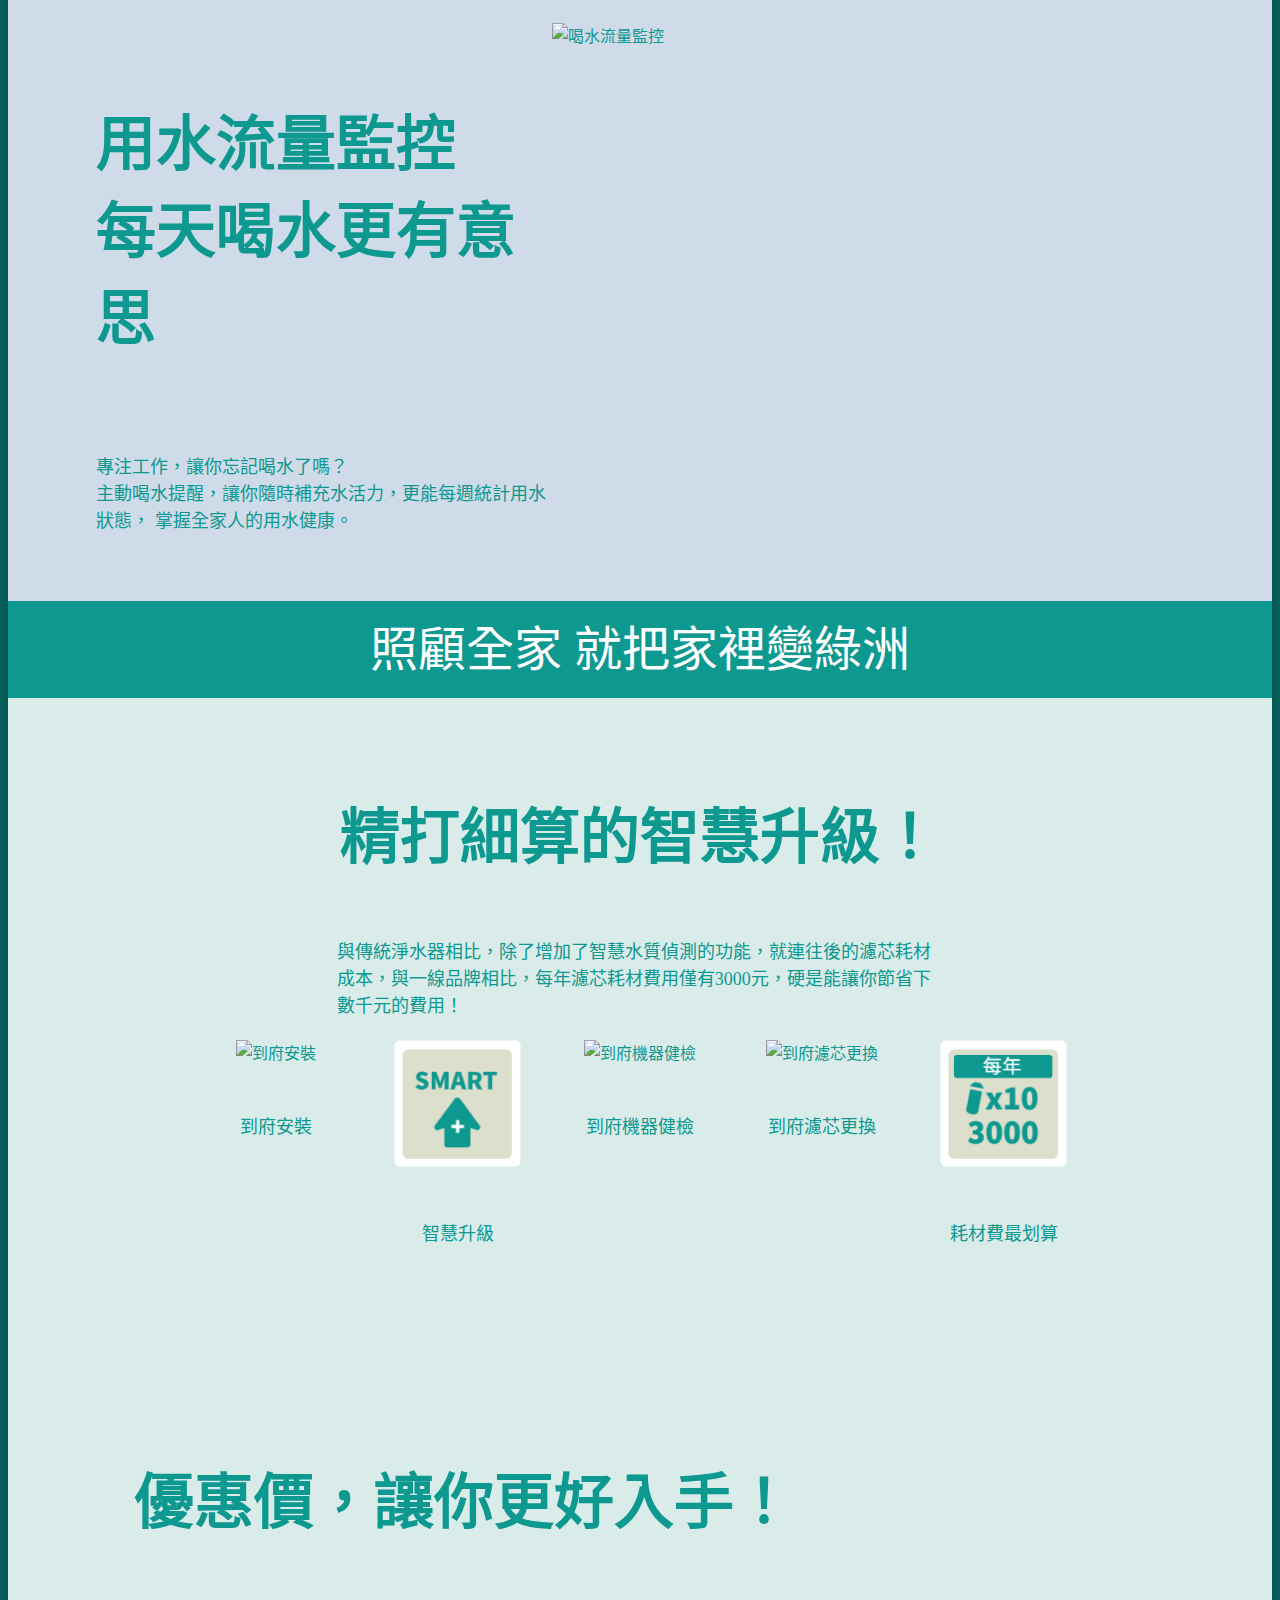
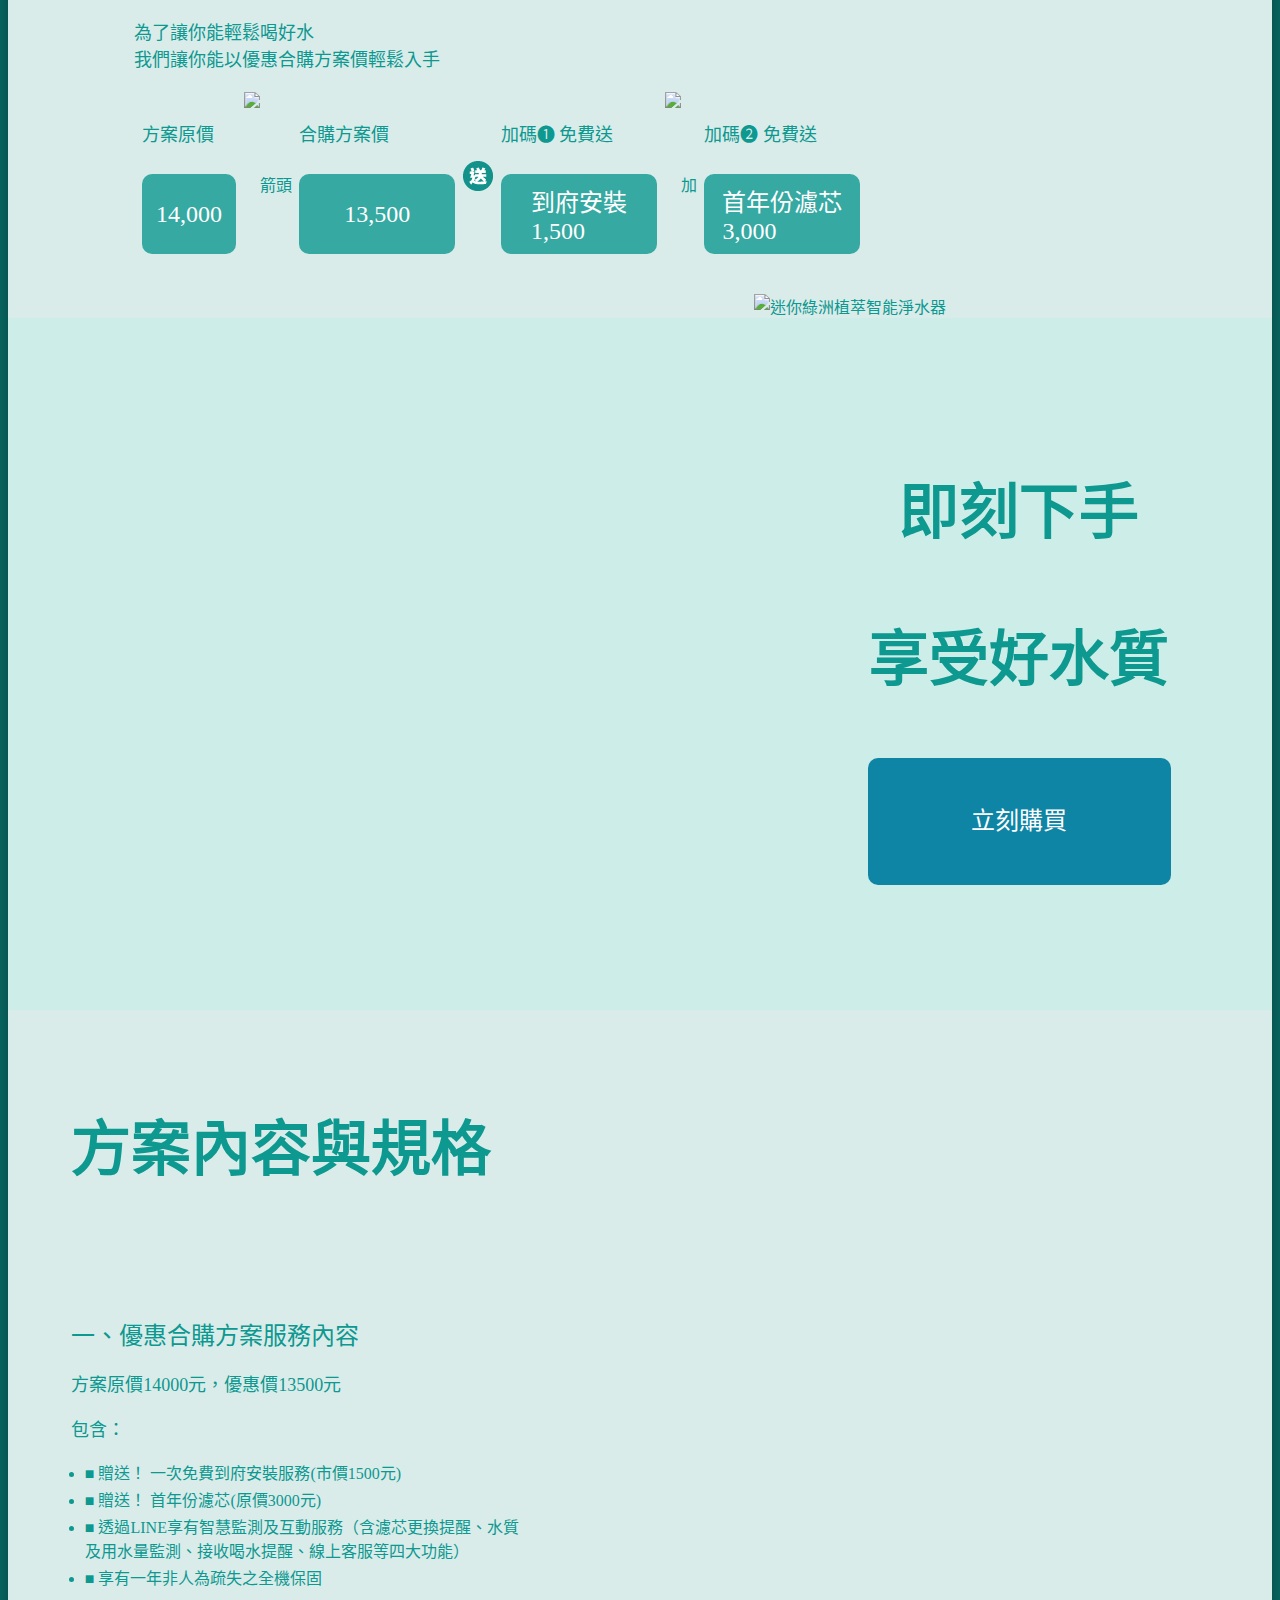
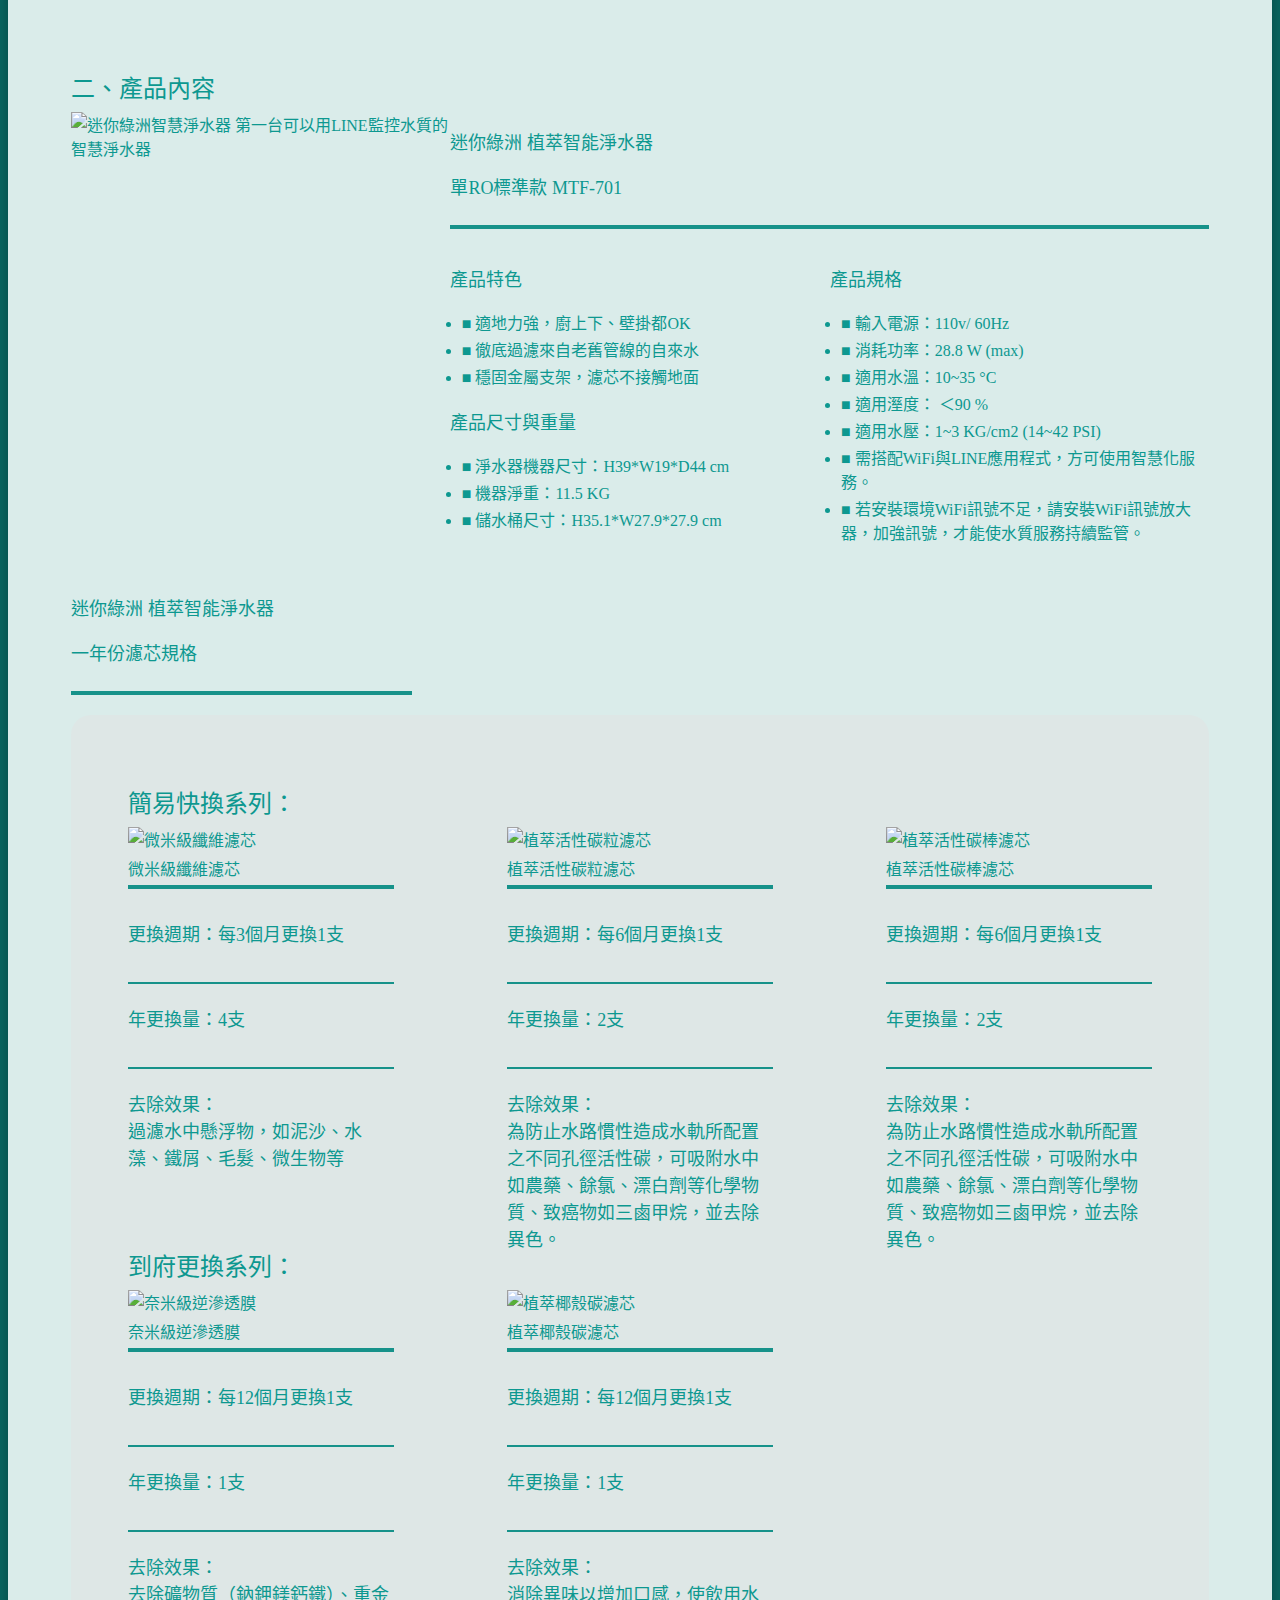
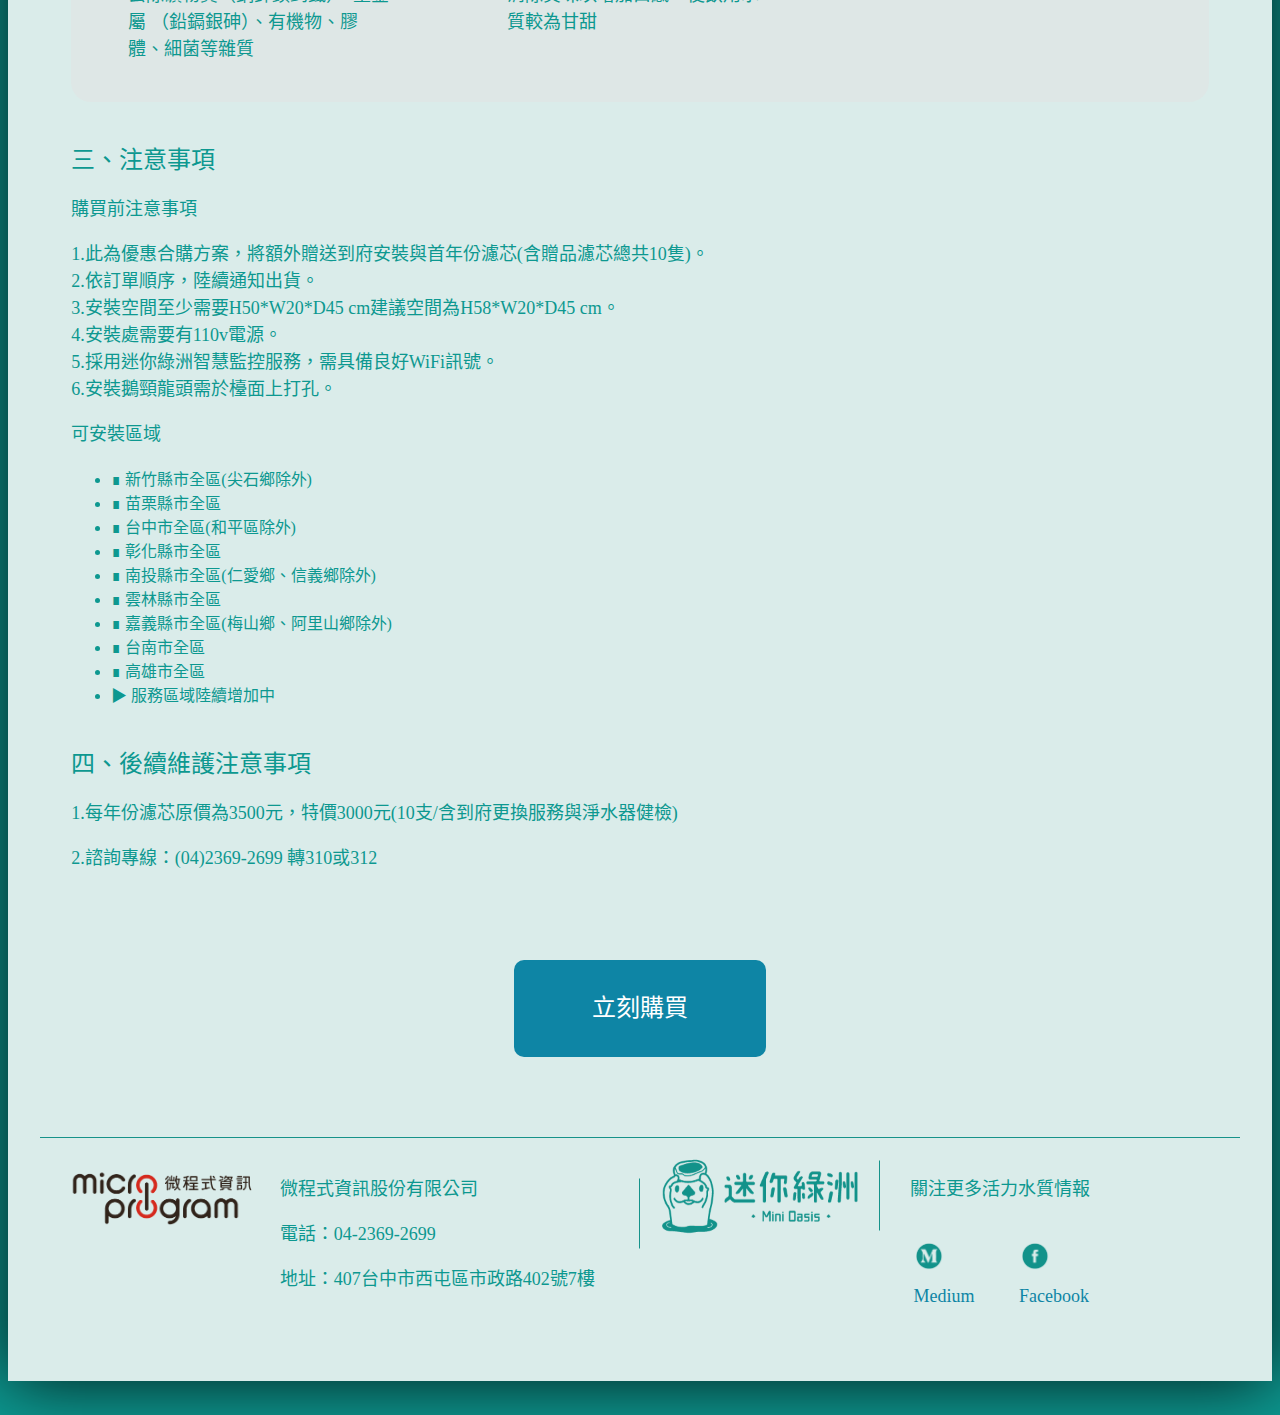
==== commit 7ae12967: "新增服務區域：高雄" ====
--- a/index.html
+++ b/index.html
@@ -692,6 +692,7 @@
                         <li>∎	雲林縣市全區</li>
                         <li>∎	嘉義縣市全區(梅山鄉、阿里山鄉除外)</li>
                         <li>∎	台南市全區</li>
+                        <li>∎	高雄市全區</li>
                         <li>▶   服務區域陸續增加中</li>
                     </ul>
                 </div>
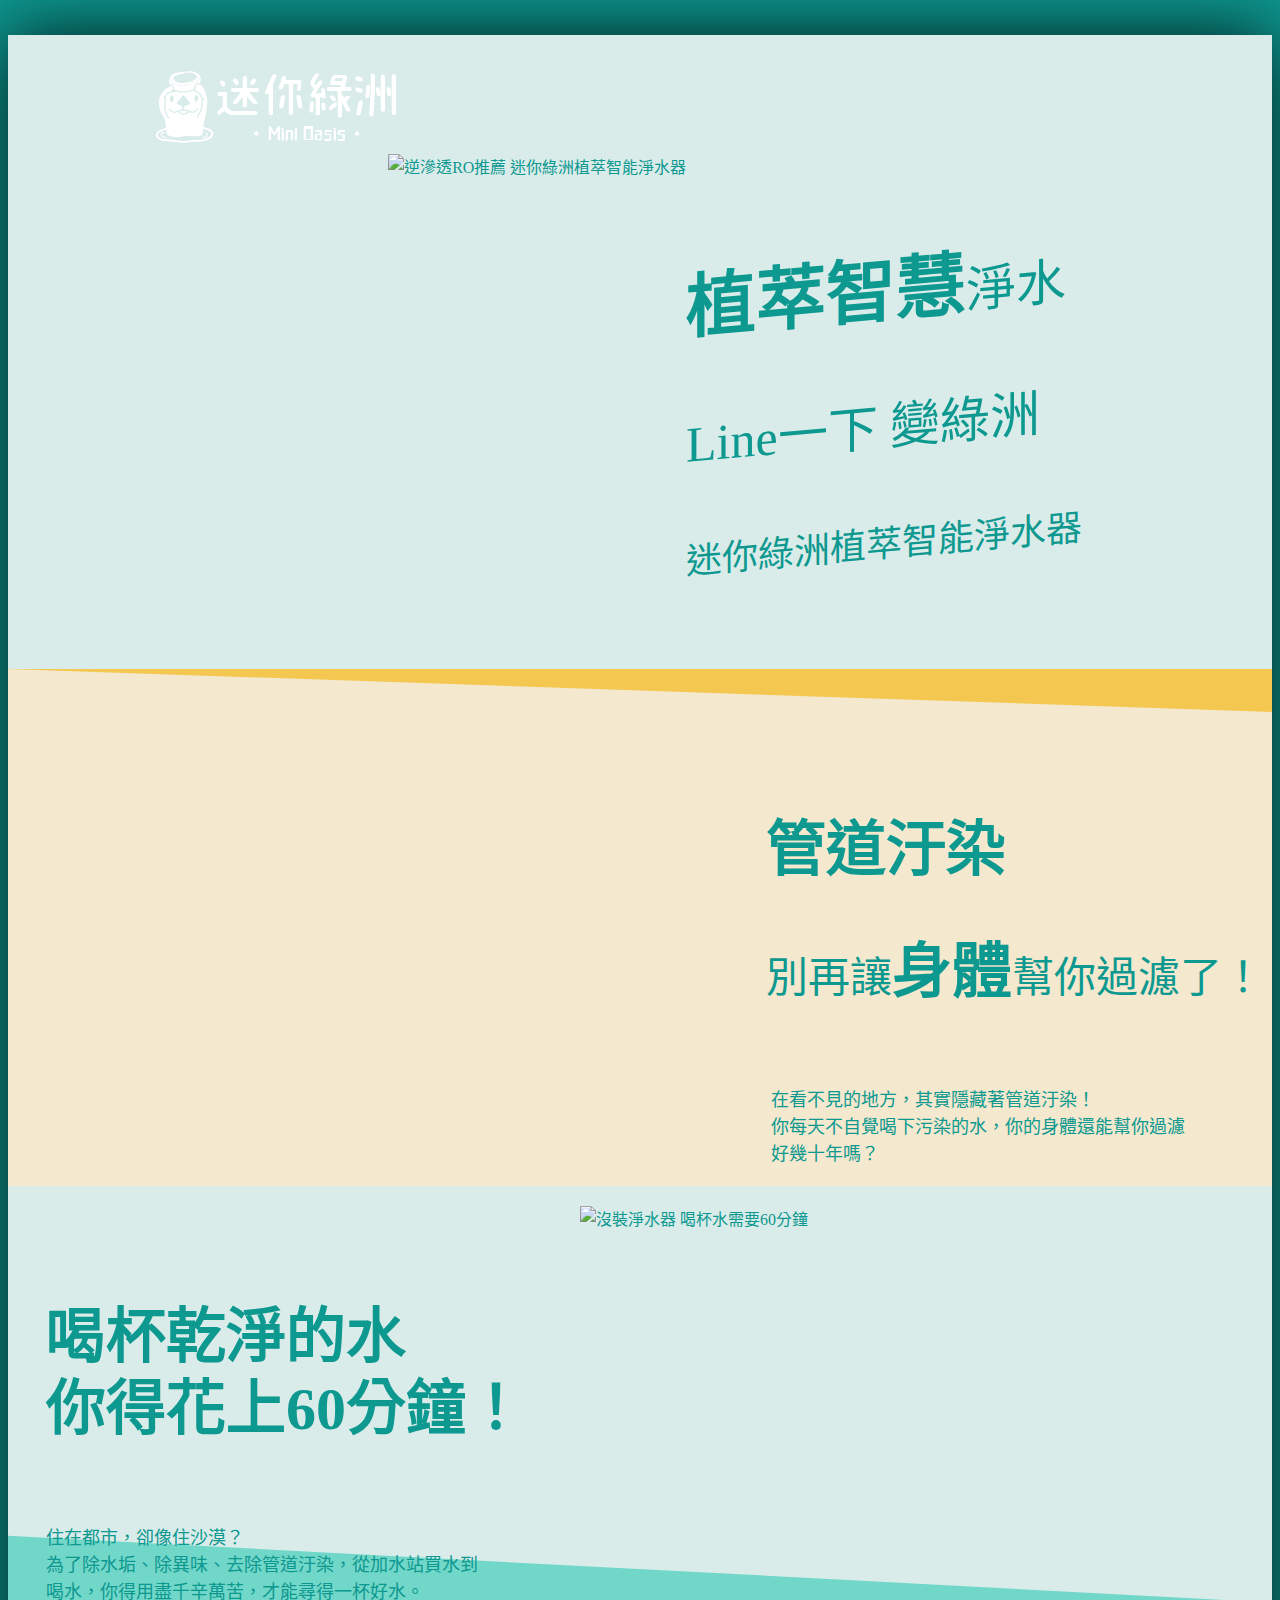
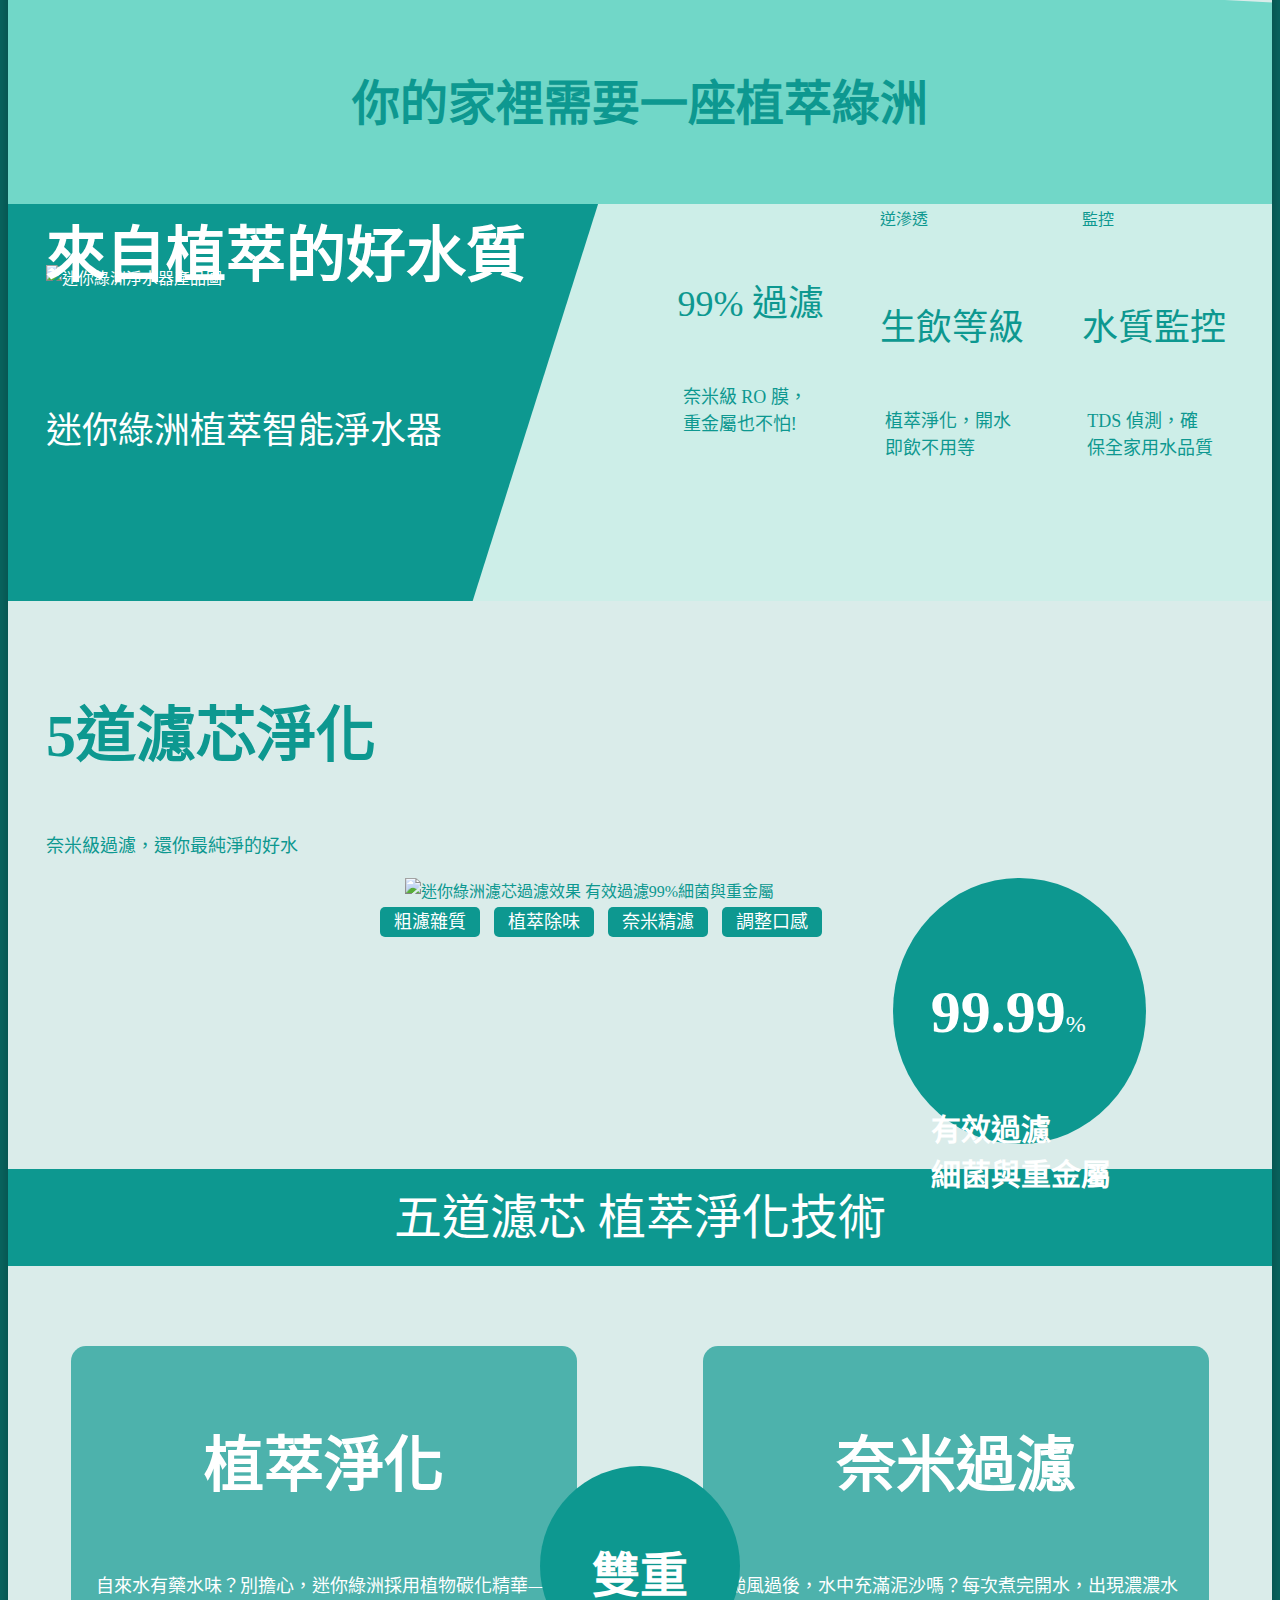
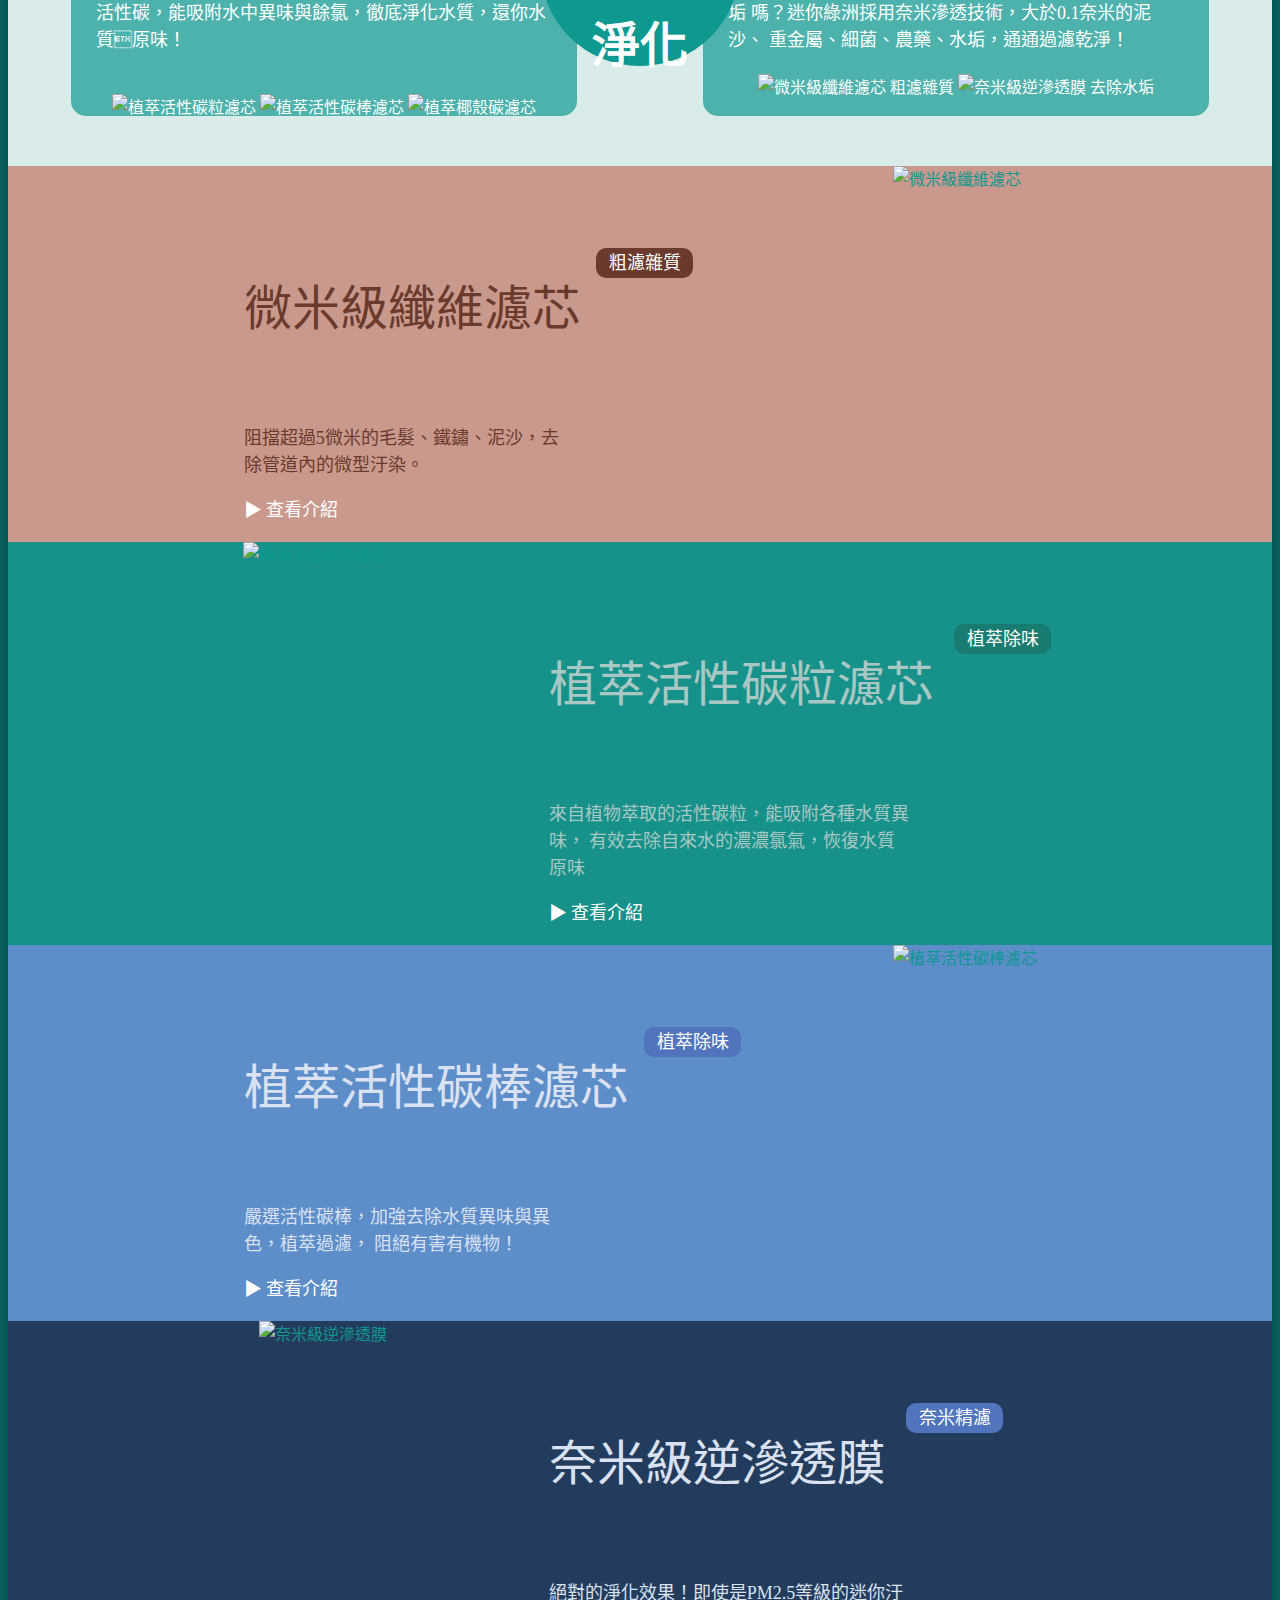
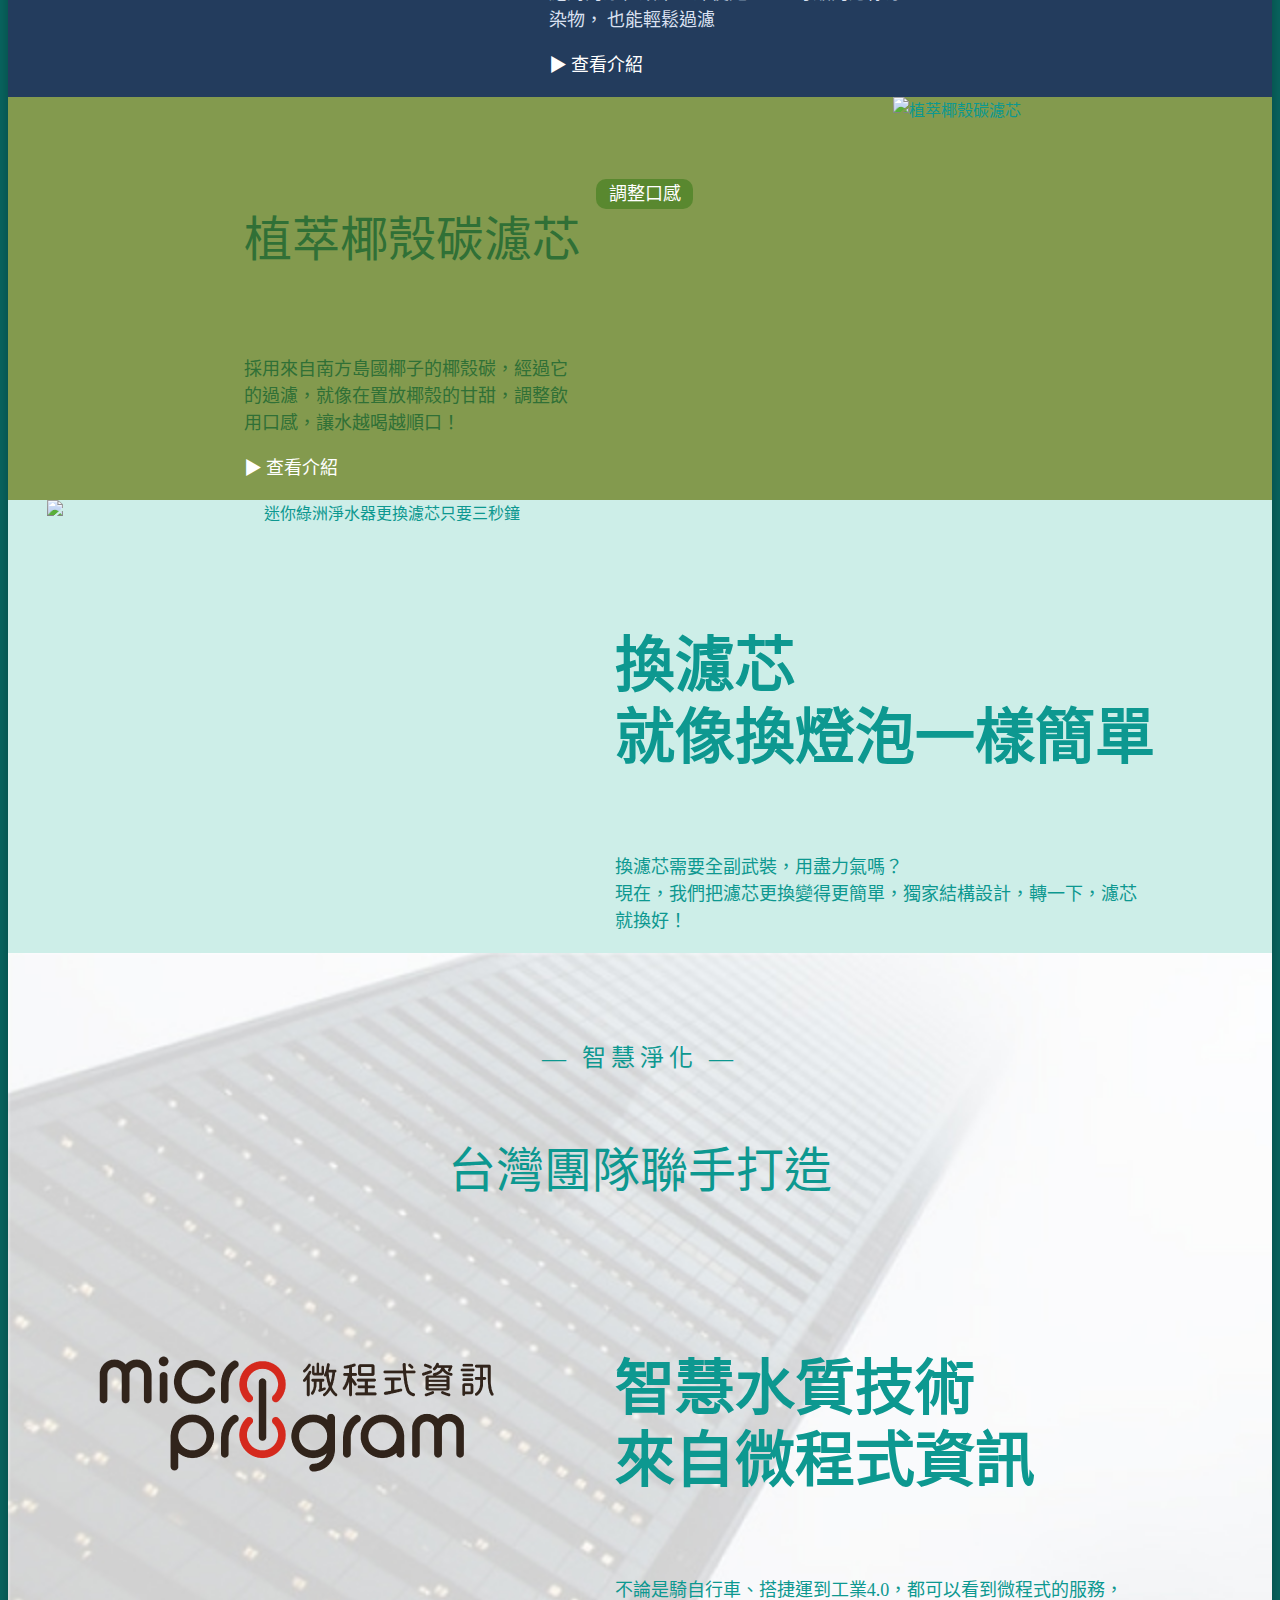
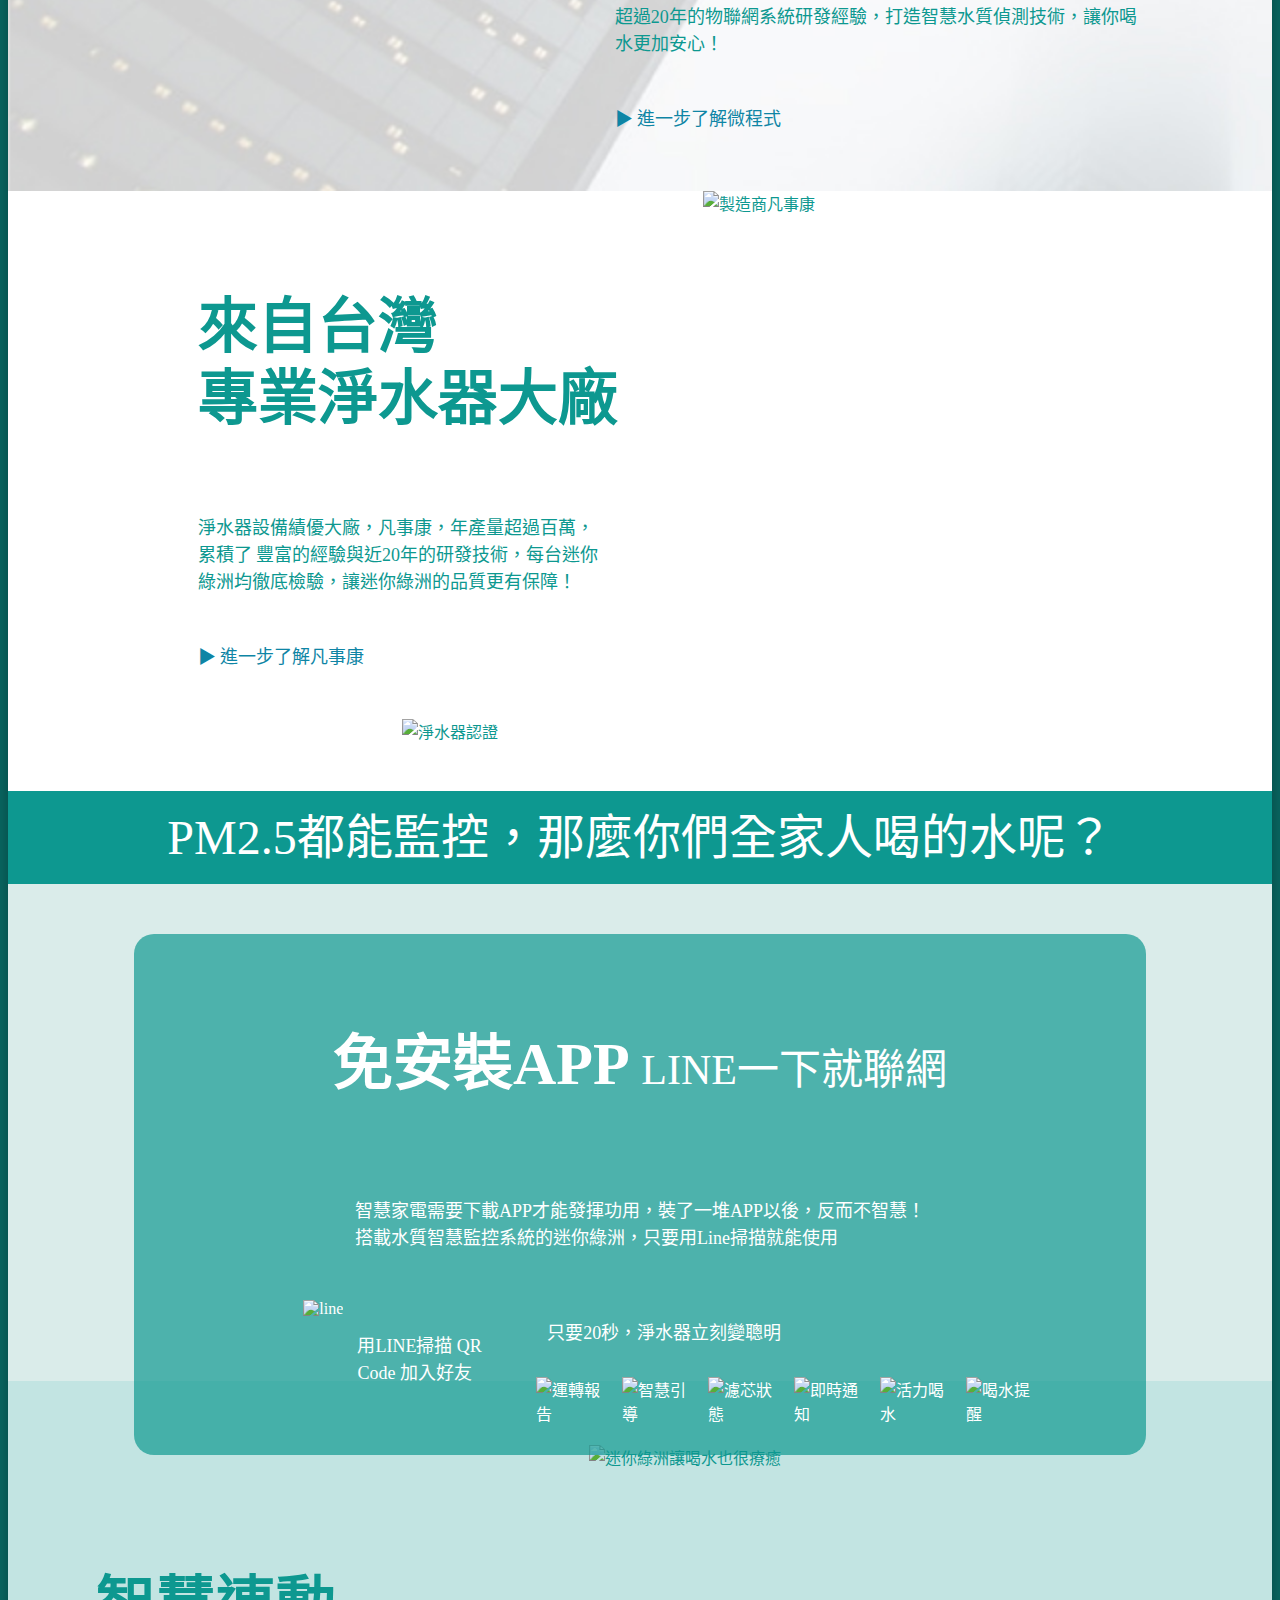
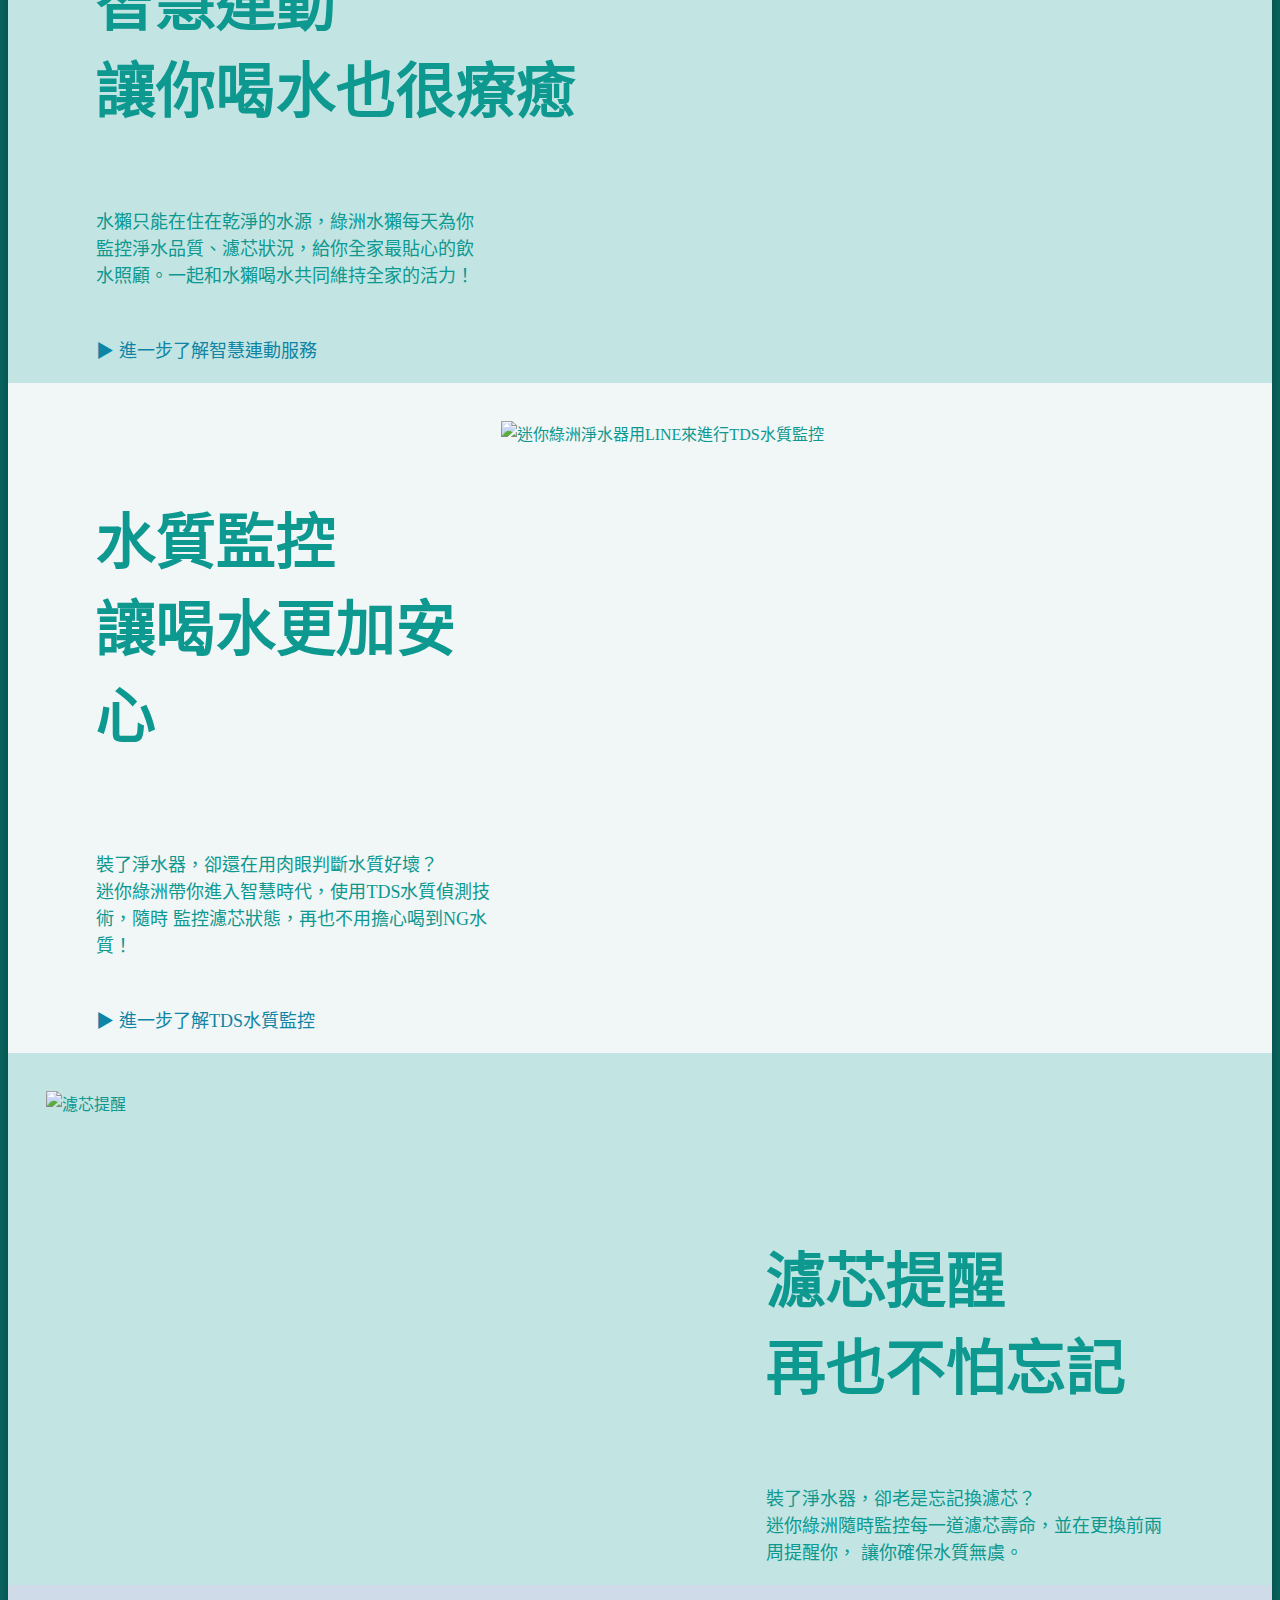
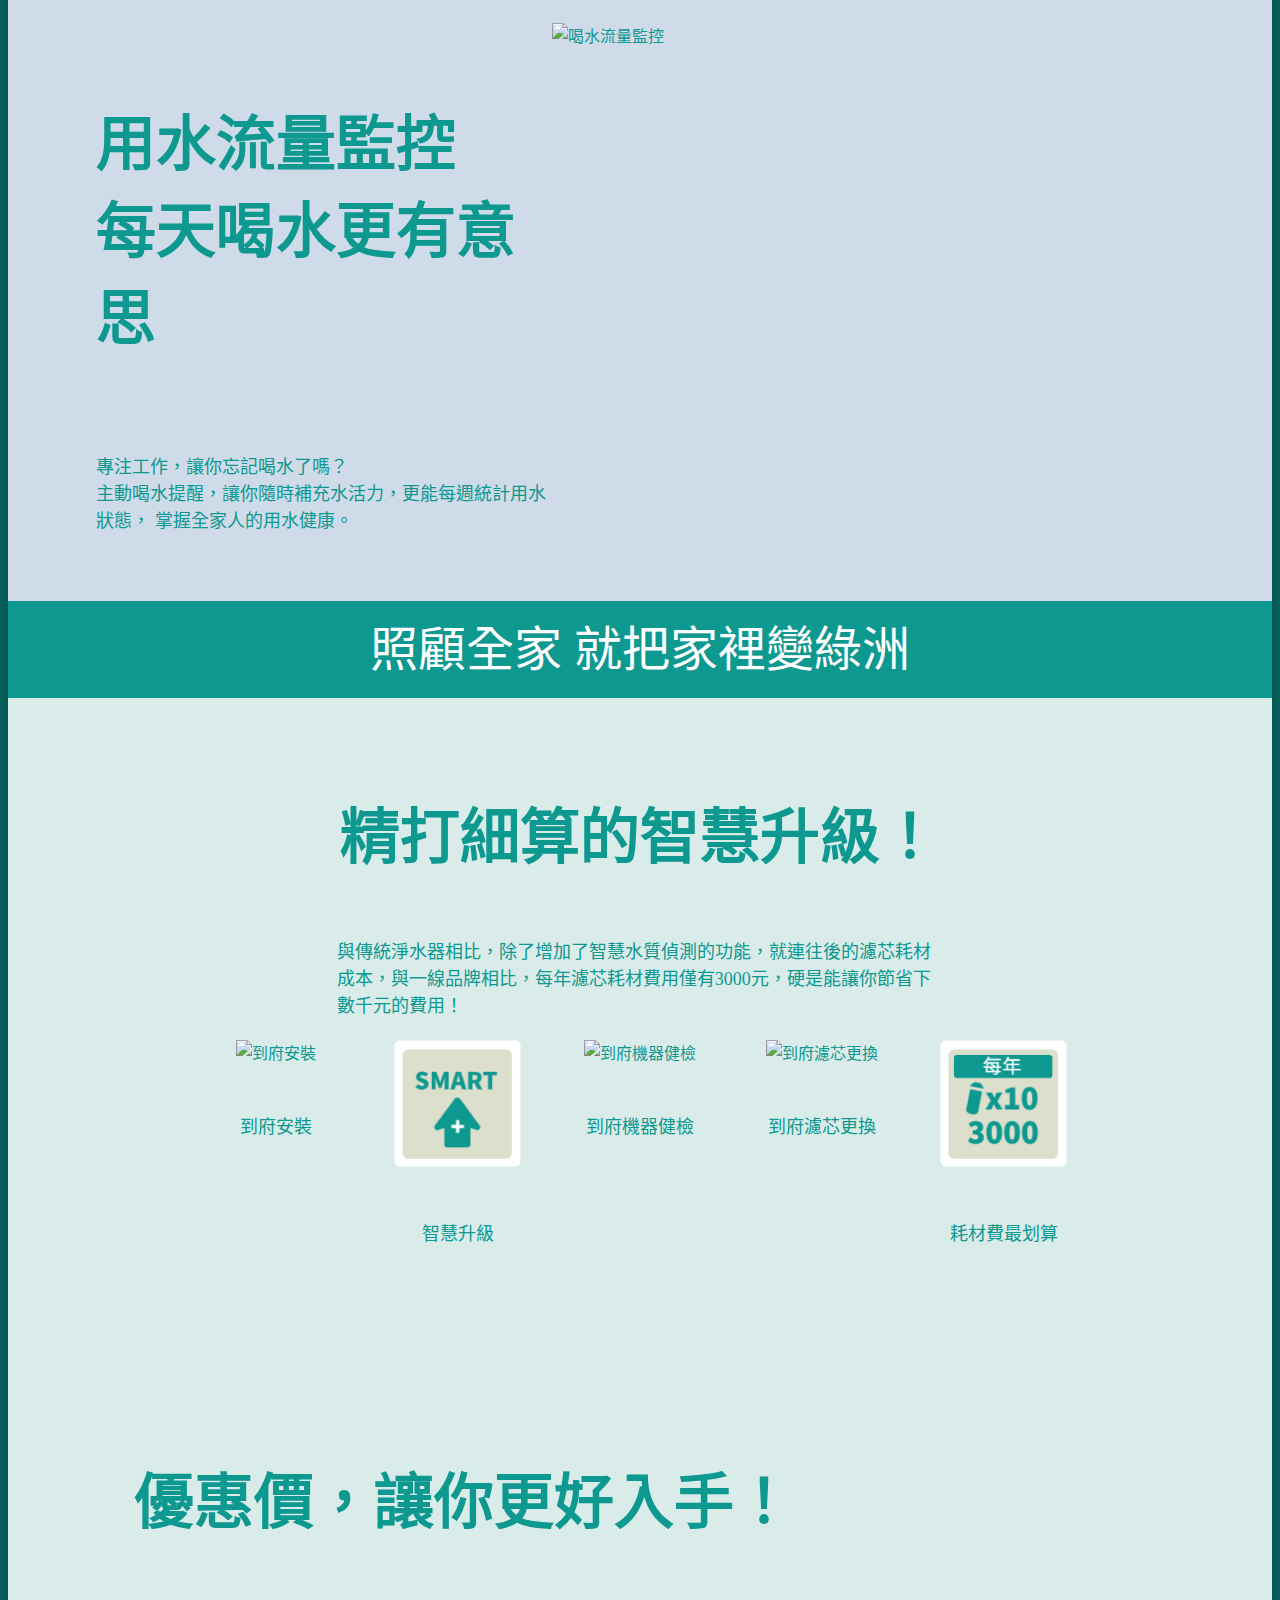
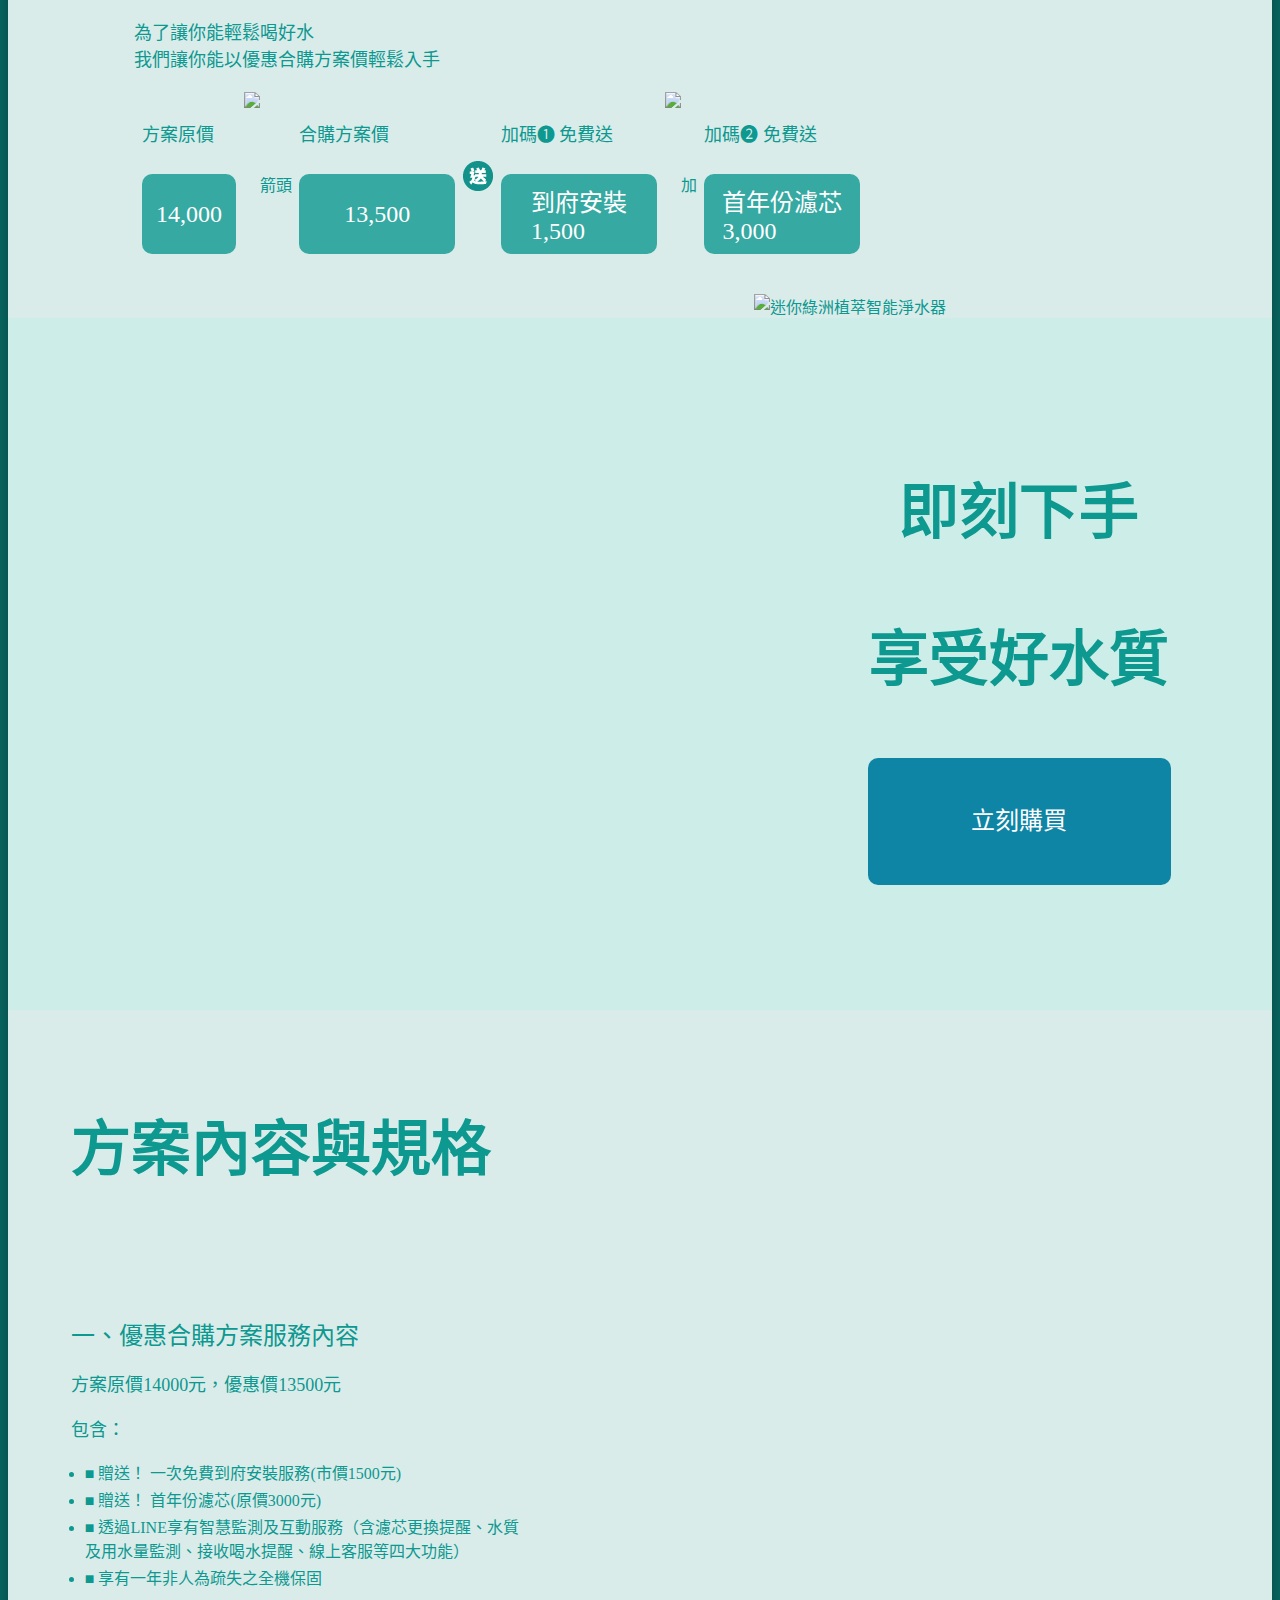
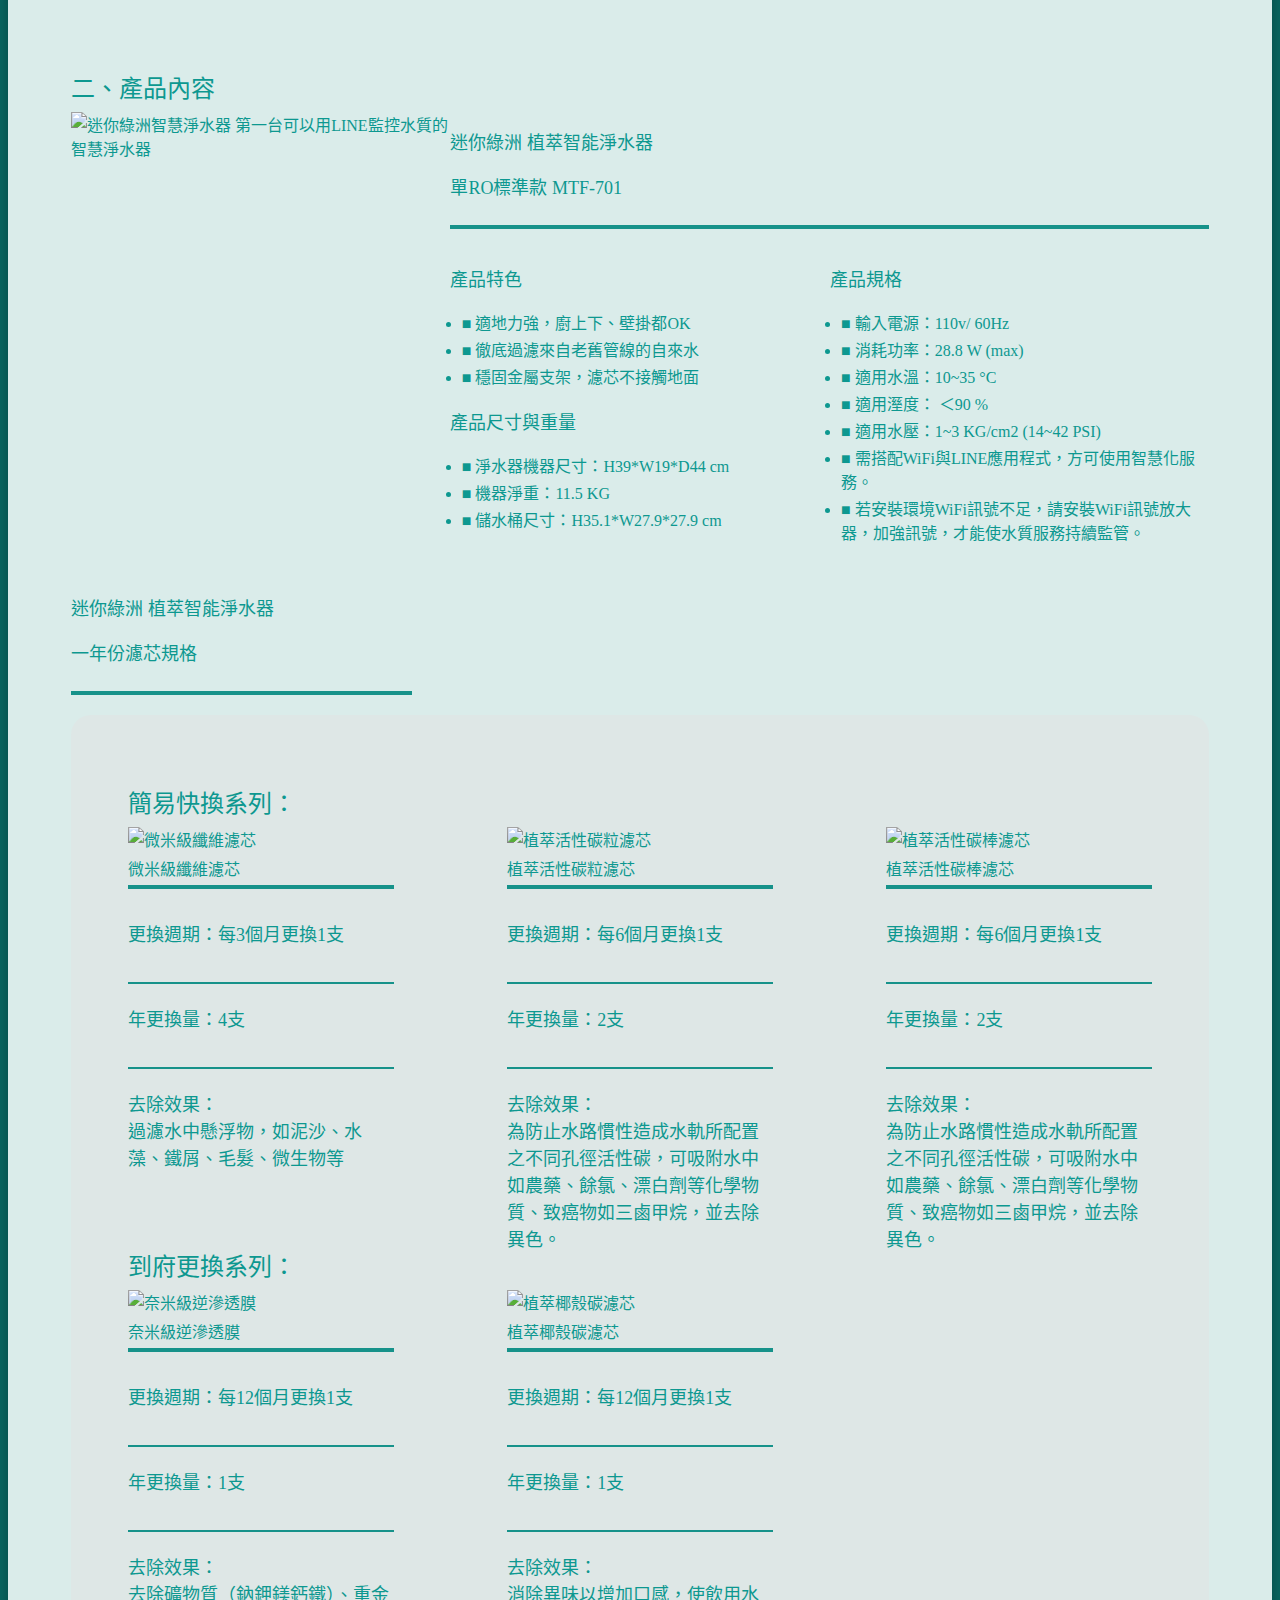
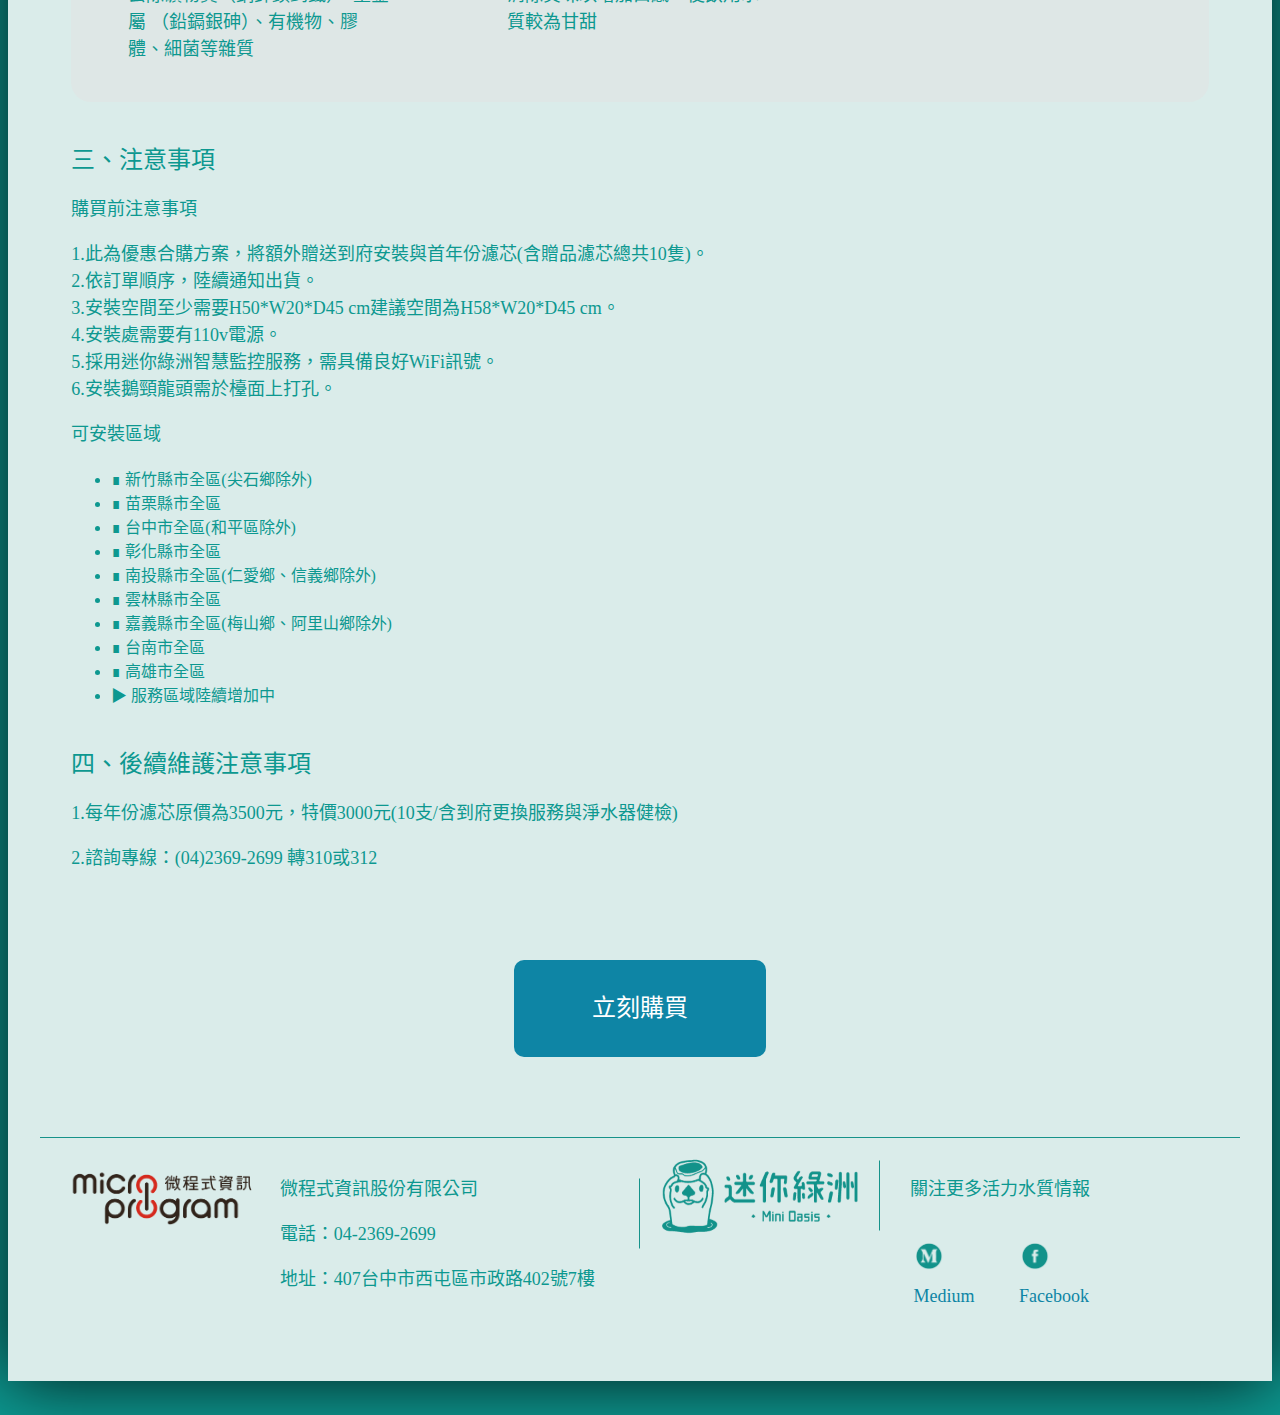
==== commit 05d50320: "新增服務區域：高雄" ====
--- a/index.html
+++ b/index.html
@@ -342,7 +342,7 @@
         <section class="section14 clearfix scrollable-section" data-section-title="智慧聯網功能">
             <div class="appeal clearfix">
                 <div class="title">
-                    <h2>免安裝APP <span>Line一下就聯網</span></h2>
+                    <h2>免安裝APP <span>LINE一下就聯網</span></h2>
                 </div>
                 <div class="text">
                     <p>智慧家電需要下載APP才能發揮功用，裝了一堆APP以後，反而不智慧！<br>搭載水質智慧監控系統的迷你綠洲，只要用Line掃描就能使用</p>
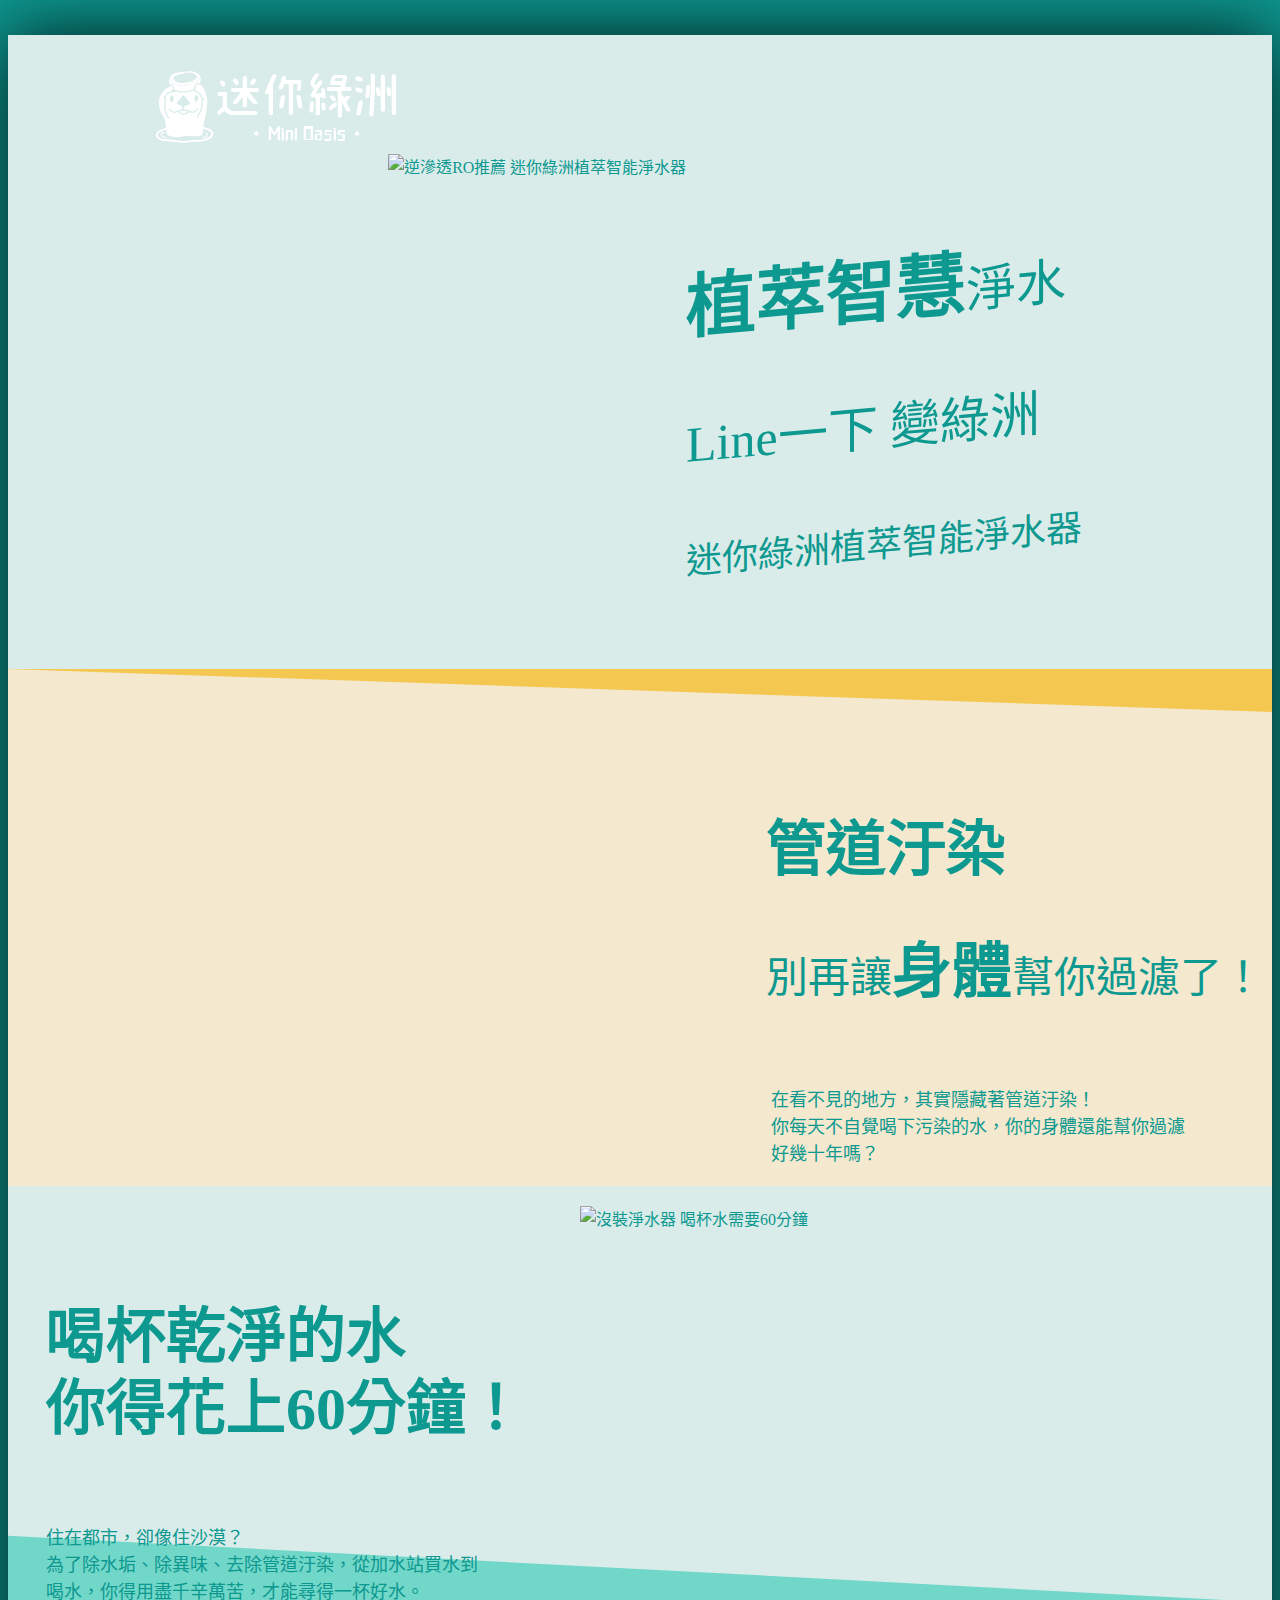
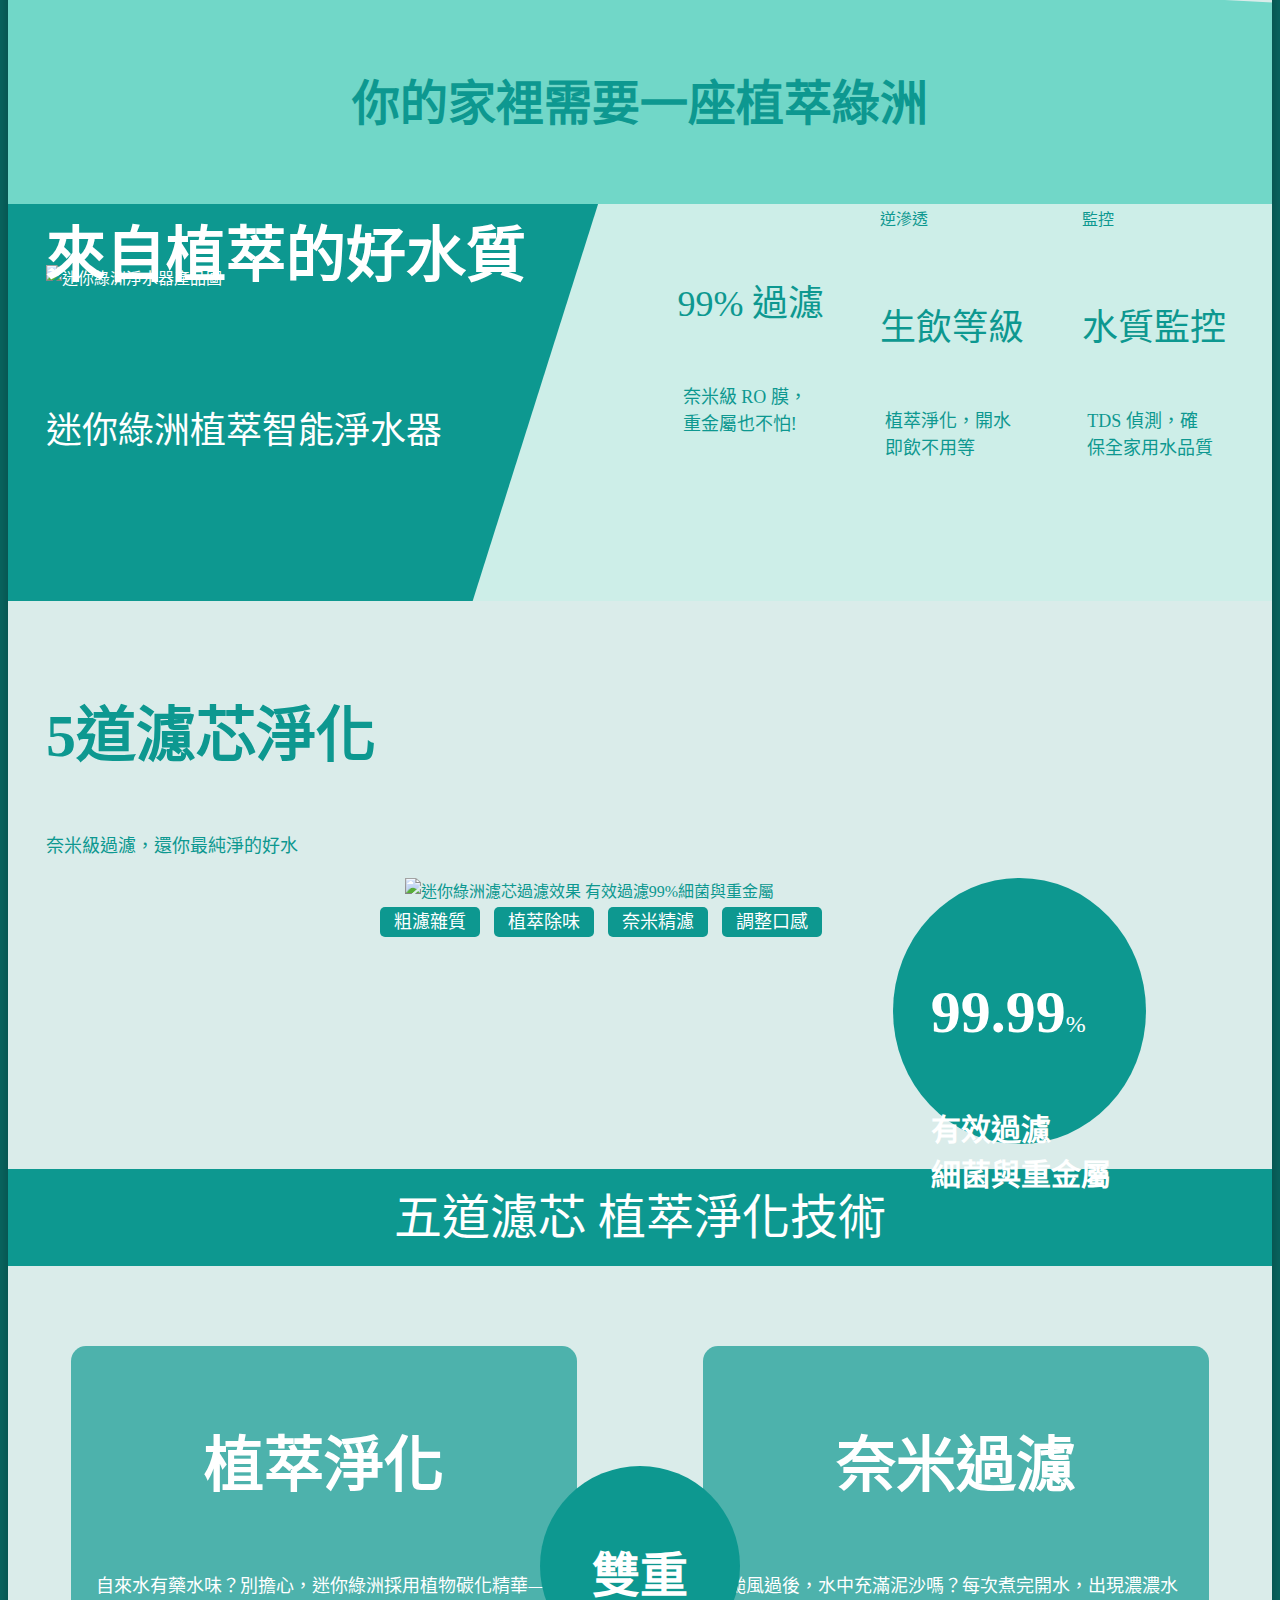
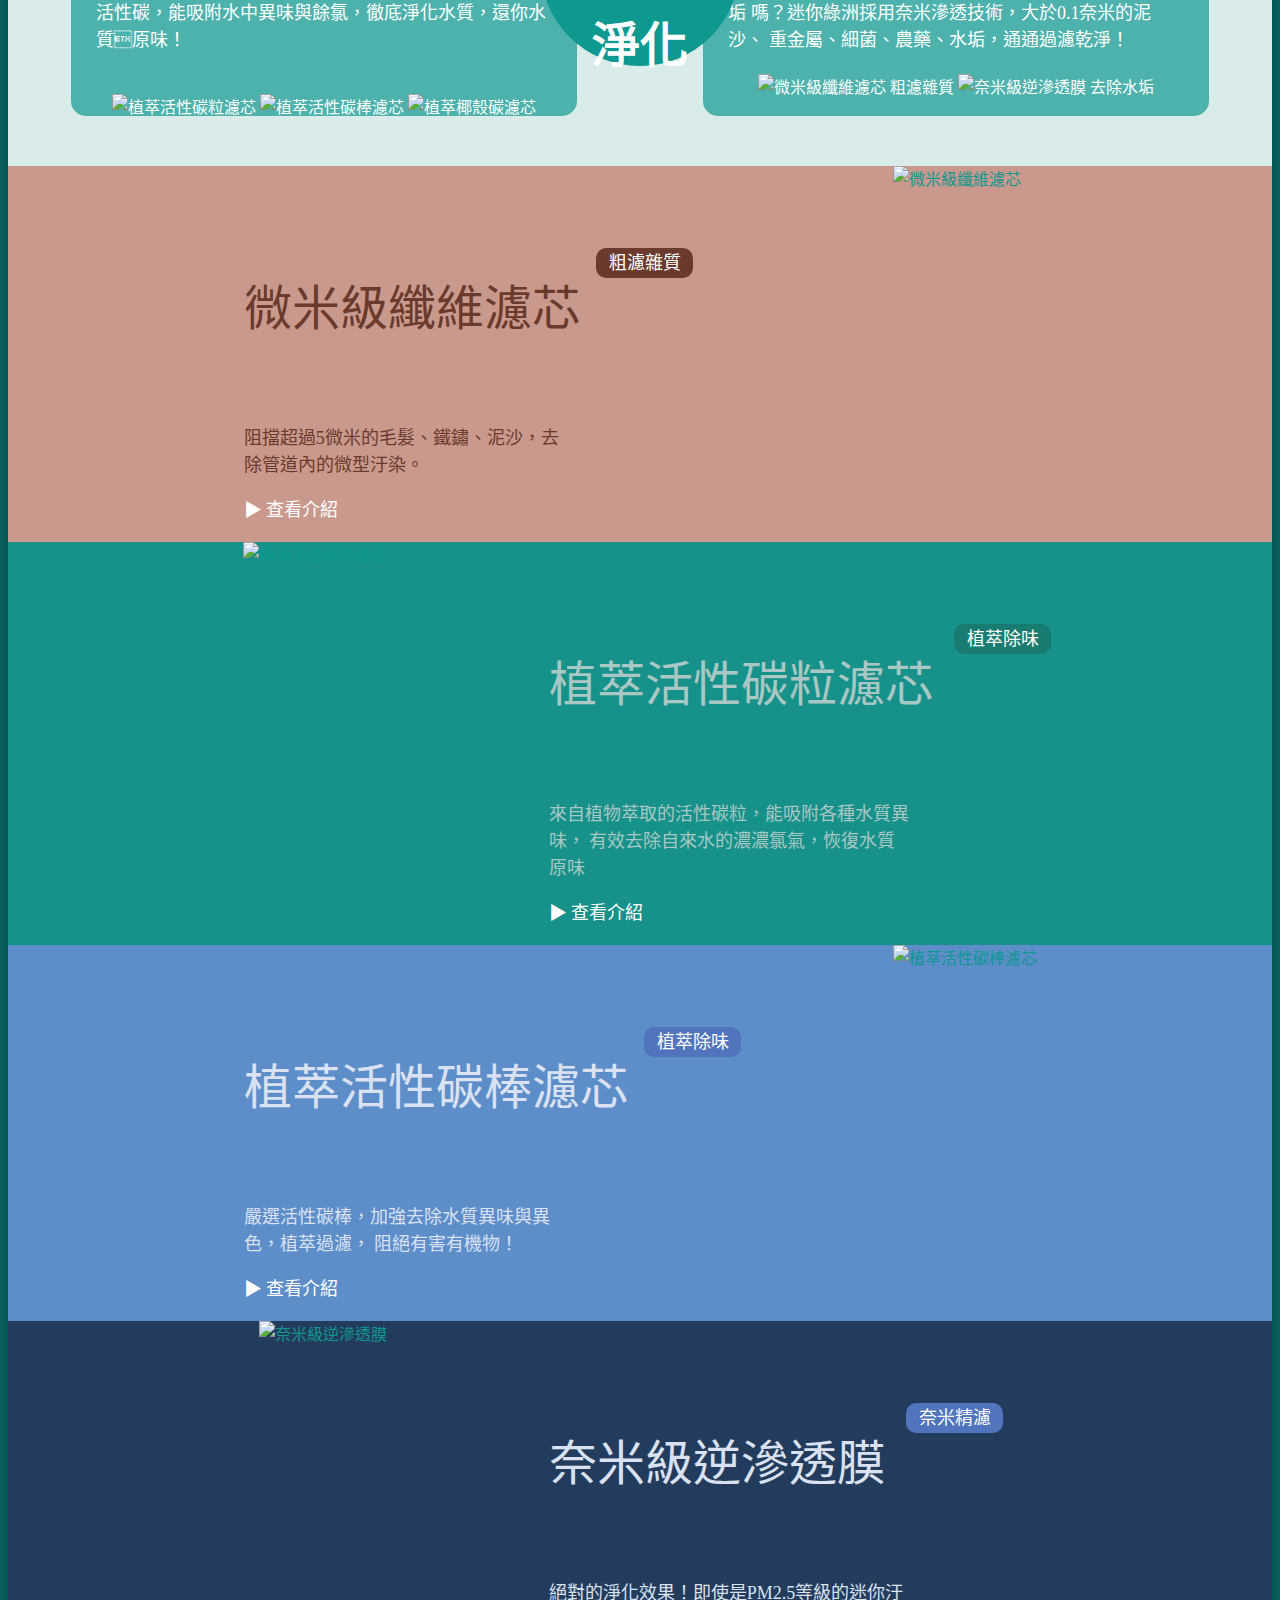
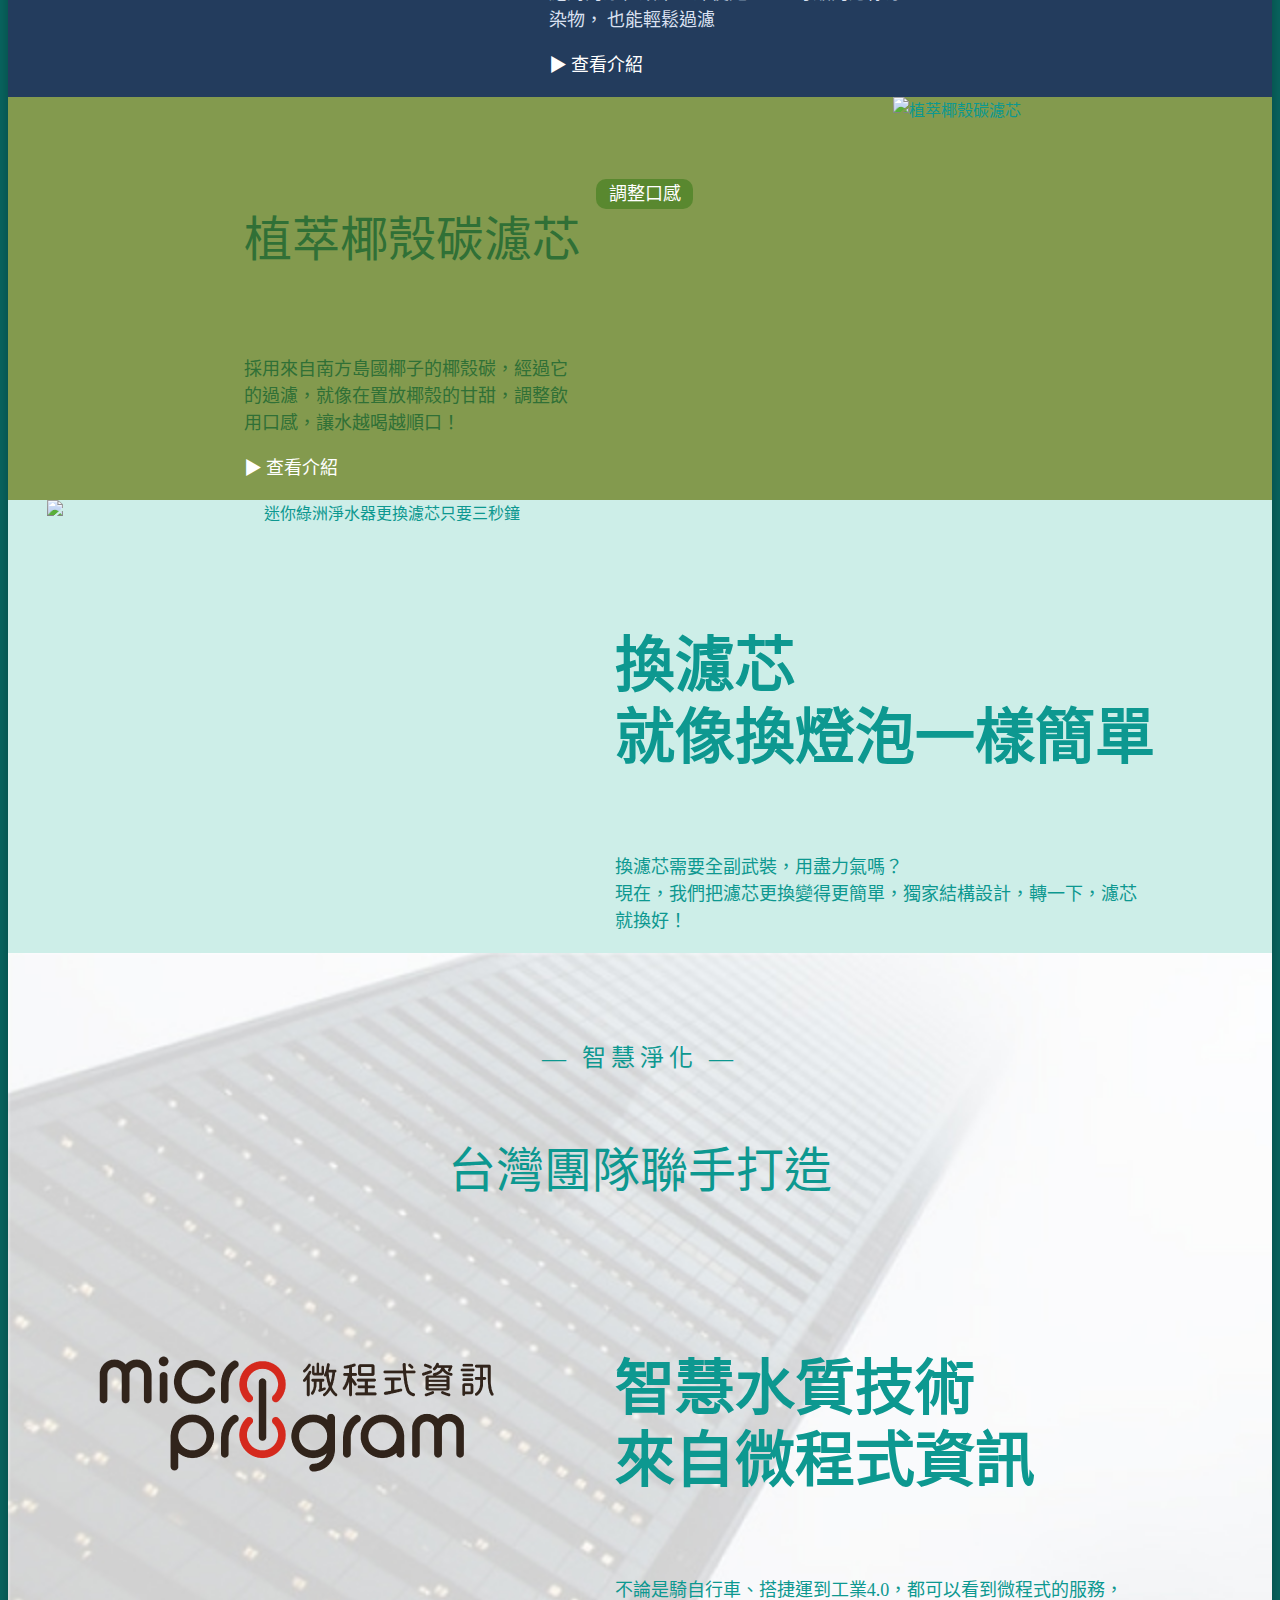
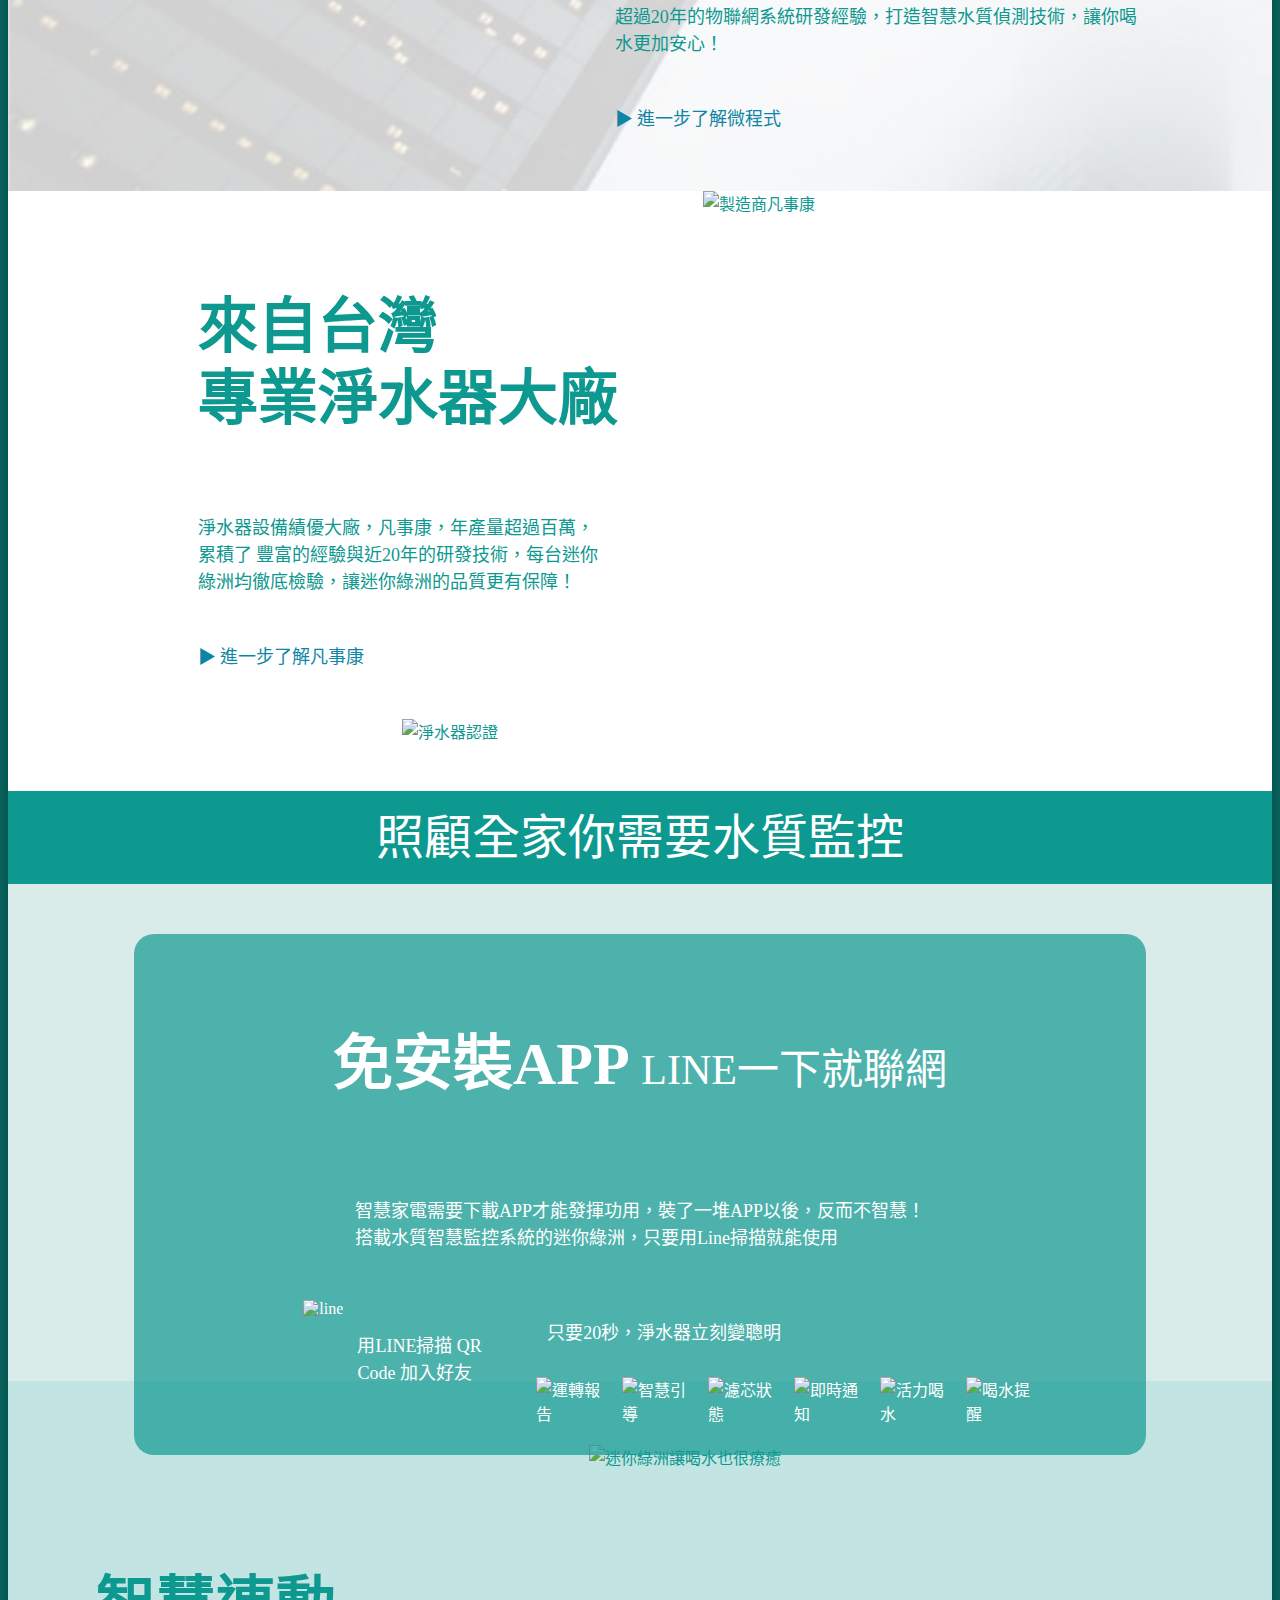
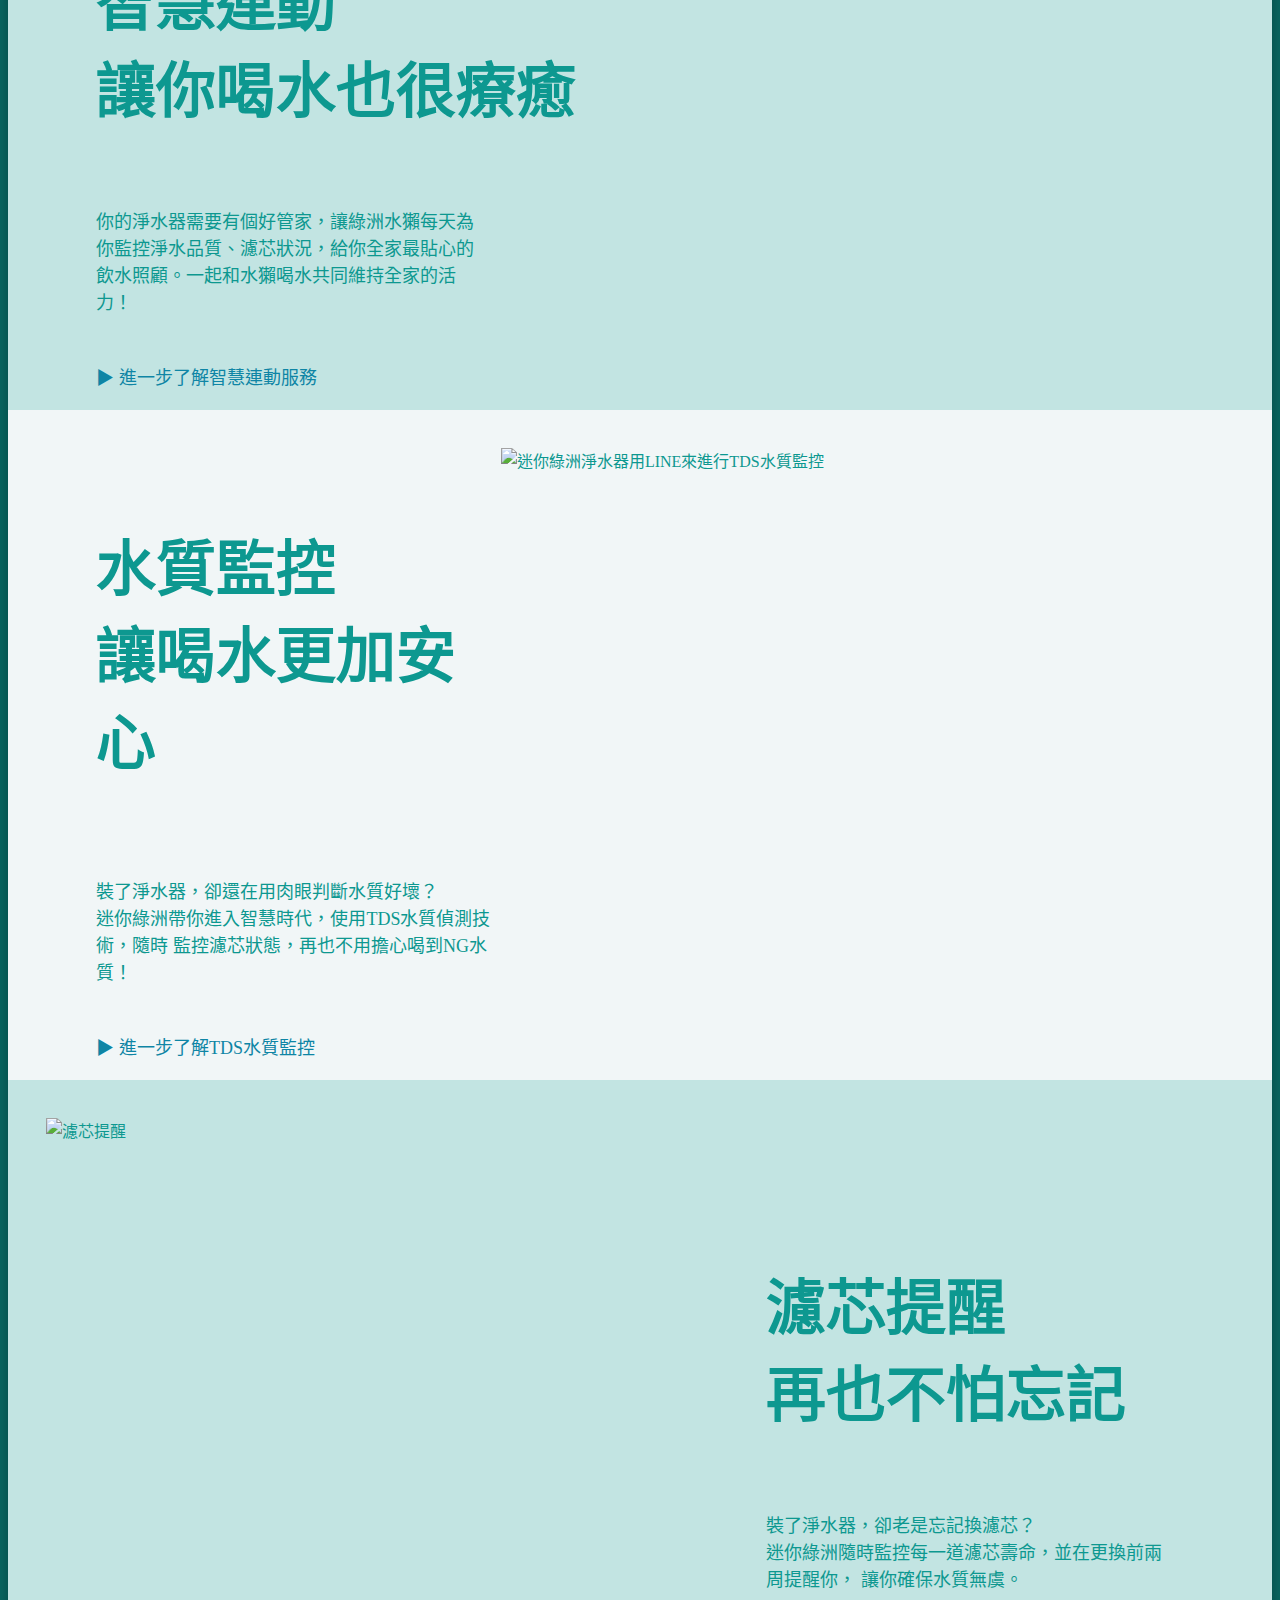
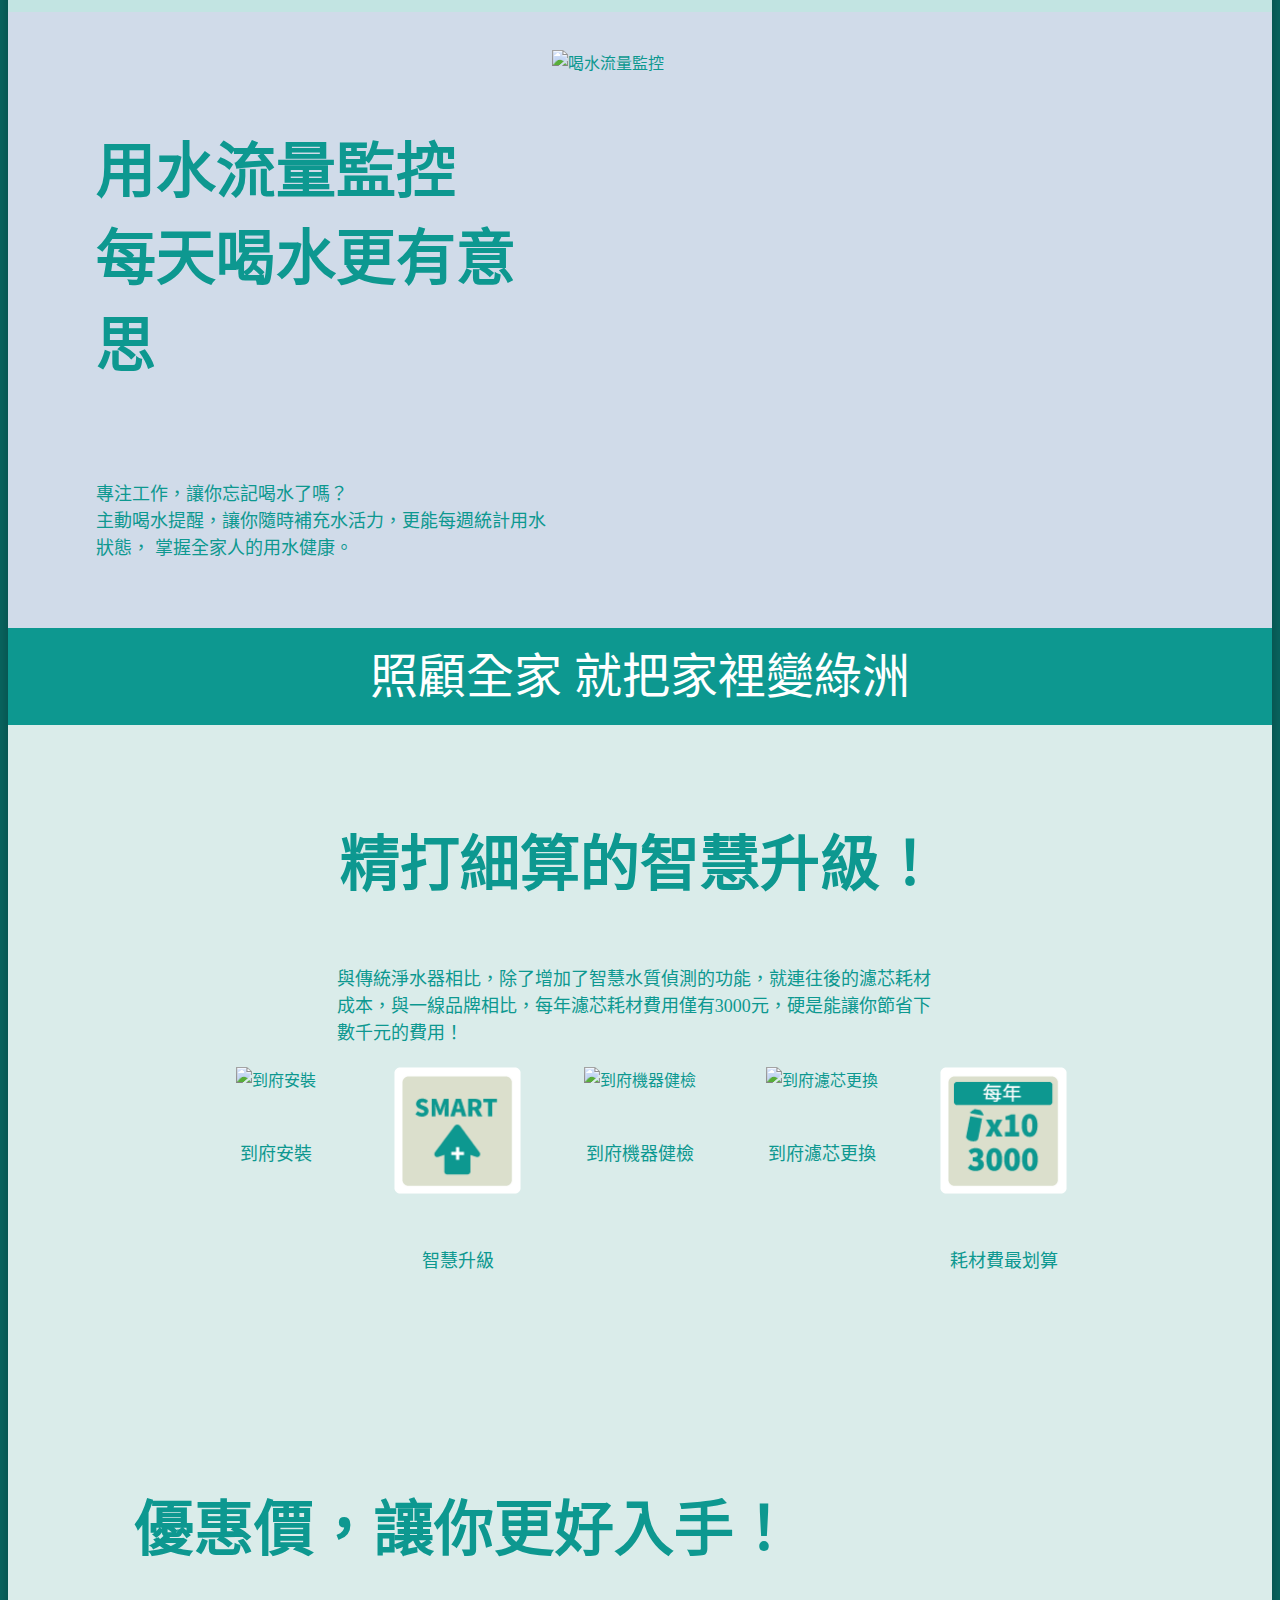
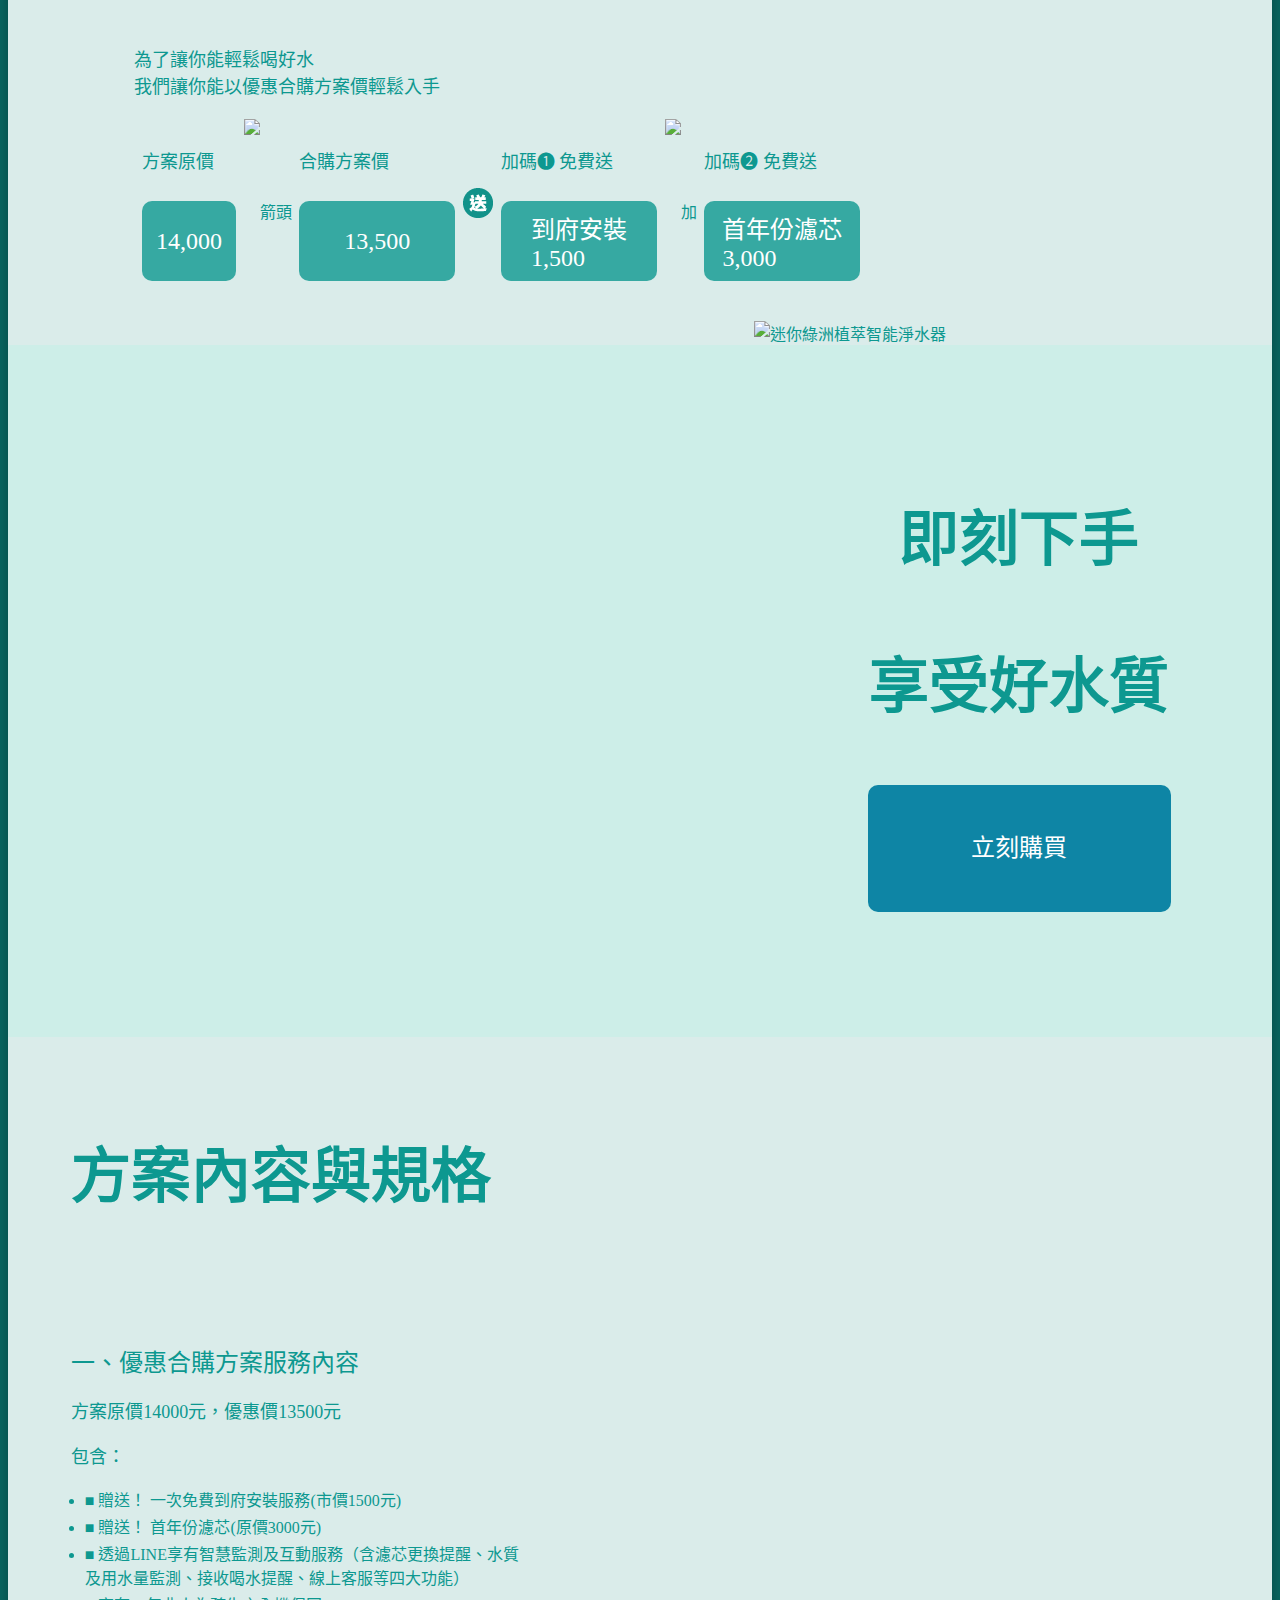
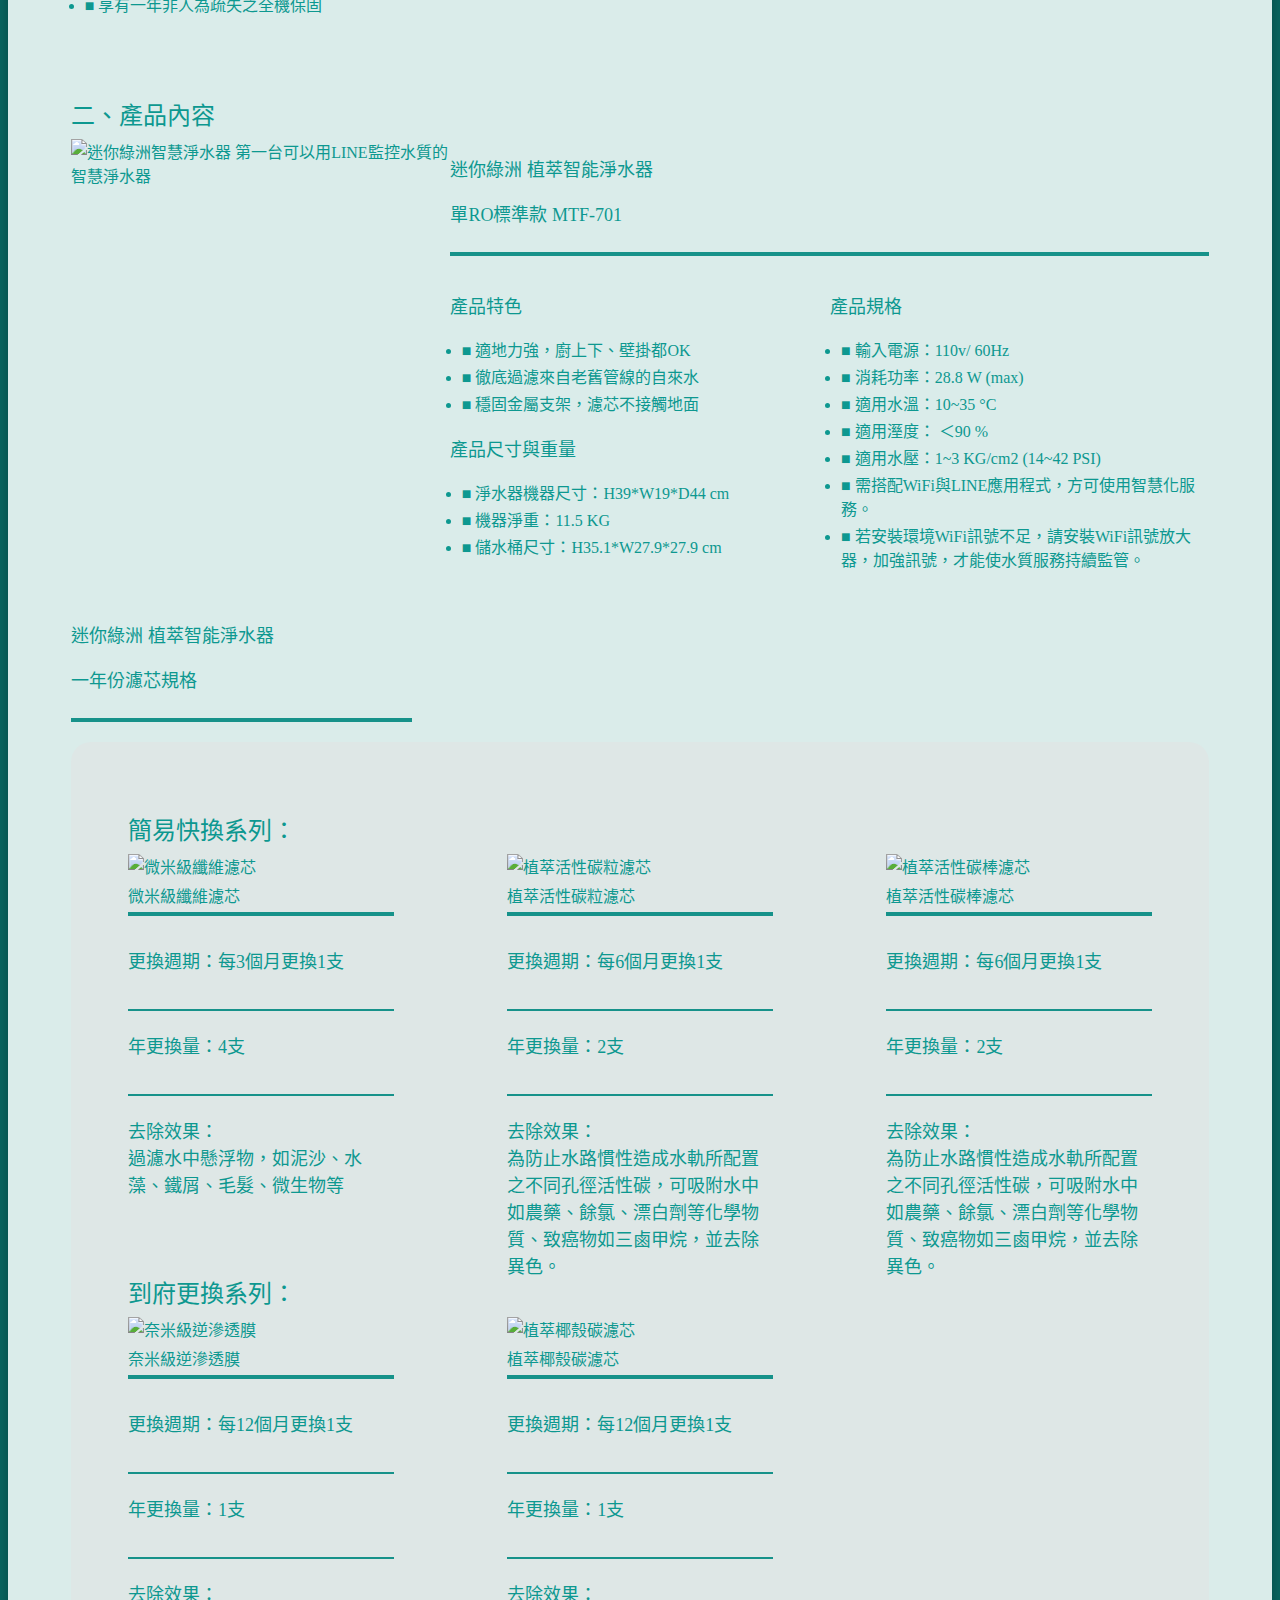
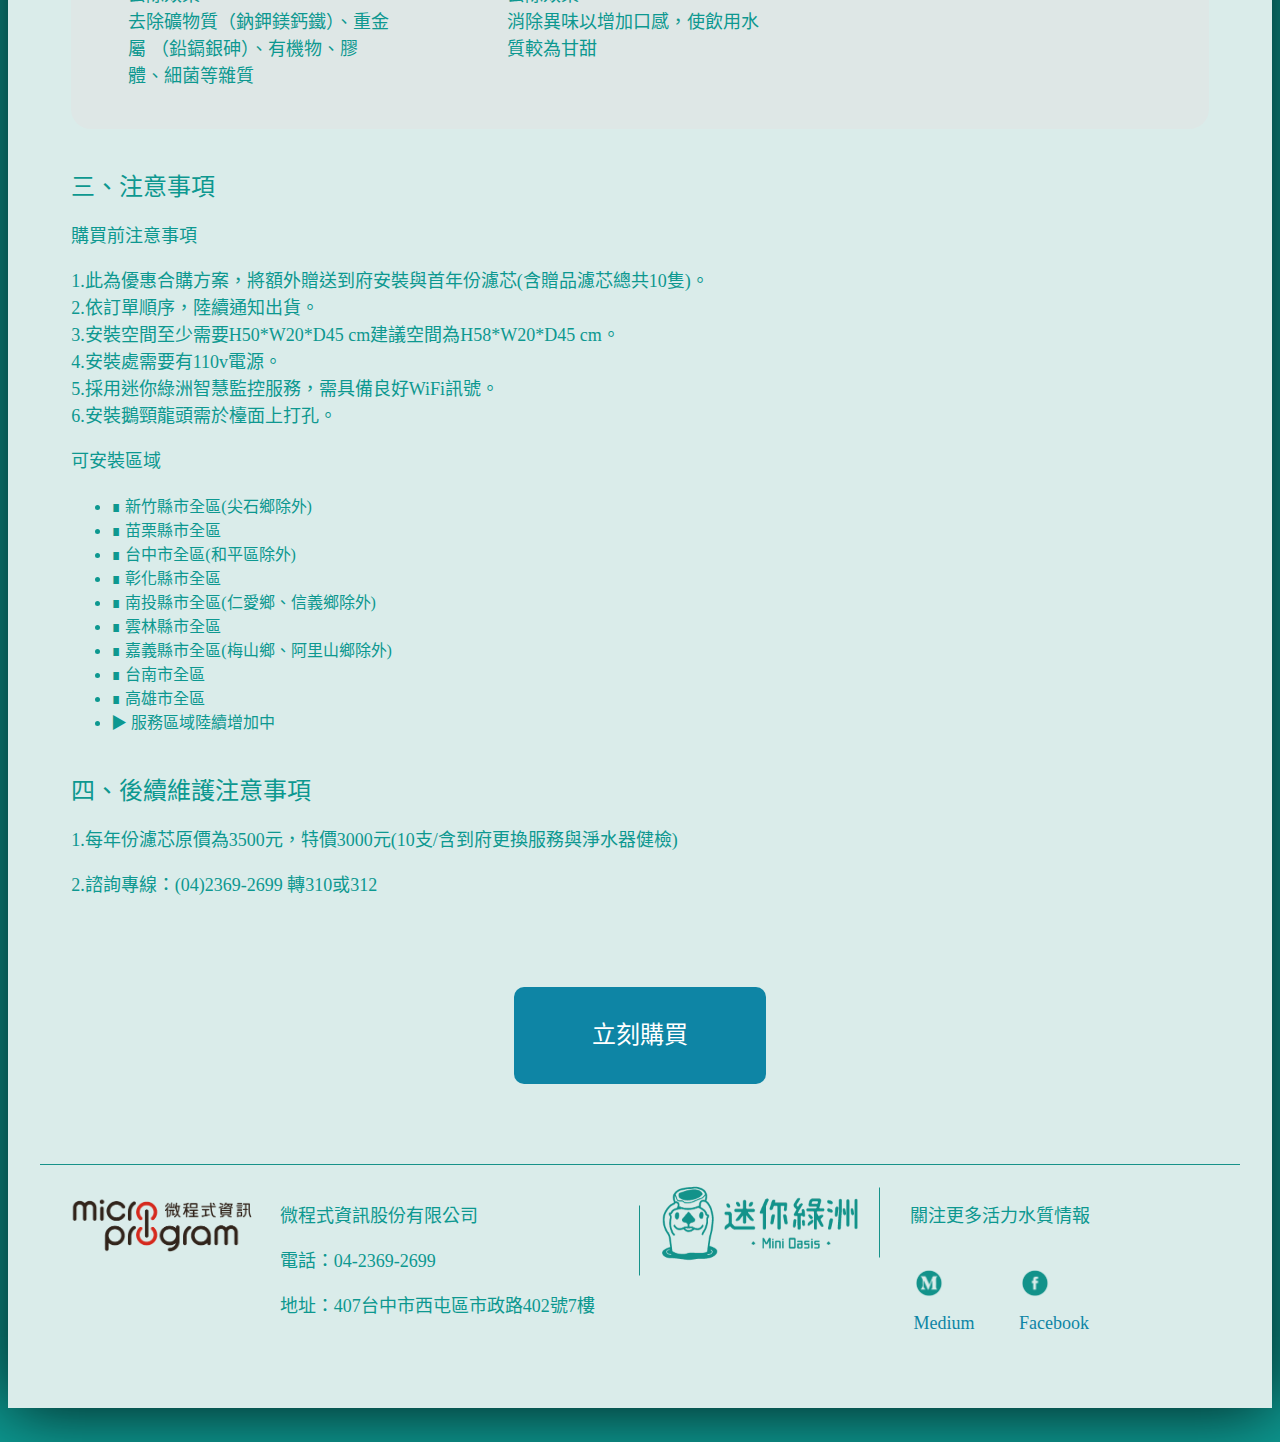
==== commit d140afa8: "修改2020文案" ====
--- a/index.html
+++ b/index.html
@@ -17,7 +17,7 @@
     <meta http-equiv="X-UA-Compatible" content="ie=edge">
 
     <title>第一台可以用LINE監控水質的智慧淨水器 | 迷你綠洲 植萃智能淨水器</title>
-    <meta name="description" content="2019淨水器推薦｜健康家居必備！自來水管線汙染，你喝的水值得信賴嗎？迷你綠洲植萃淨化技術，奈米級逆滲透過濾，去除危險物質，搭配TDS水質檢驗技術，只要Line一下，水質好壞馬上報你知，讓你喝水超安心！迷你綠洲植萃智能淨水器，Line一下 變綠洲！" />
+    <meta name="description" content="2020淨水器推薦｜健康家居必備！自來水管線汙染，你喝的水值得信賴嗎？迷你綠洲植萃淨化技術，奈米級逆滲透過濾，去除危險物質，搭配TDS水質檢驗技術，只要Line一下，水質好壞馬上報你知，讓你喝水超安心！迷你綠洲植萃智能淨水器，Line一下 變綠洲！" />
 
     <link href="css/normalize.css" rel="stylesheet" type="text/css">
     <link href="css/minioasis.css" rel="stylesheet" type="text/css">
@@ -335,7 +335,7 @@
                 </div>
             </div>
             <div class="slogan">
-                <h3>PM2.5都能監控，<span>那麼你們全家人喝的水呢？</span></h3>
+                <h3>照顧全家<span>你需要水質監控</span></h3>
             </div>
 
         </section>
@@ -379,7 +379,7 @@
                     </h2>
                 </div>
                 <div class="text">
-                    <p>水獺只能在住在乾淨的水源，綠洲水獺每天為你監控淨水品質、濾芯狀況，給你全家最貼心的飲水照顧。一起和水獺喝水共同維持全家的活力！</p>
+                    <p>你的淨水器需要有個好管家，讓綠洲水獺每天為你監控淨水品質、濾芯狀況，給你全家最貼心的飲水照顧。一起和水獺喝水共同維持全家的活力！</p>
                     <p><a href="https://medium.com/@vast_8788/可以line一下-報告水質的淨水器-迷你綠洲完全體驗-8b28331dfc9d" target="_blank">▶ 進一步了解智慧連動服務</a></p>
                 </div>
 
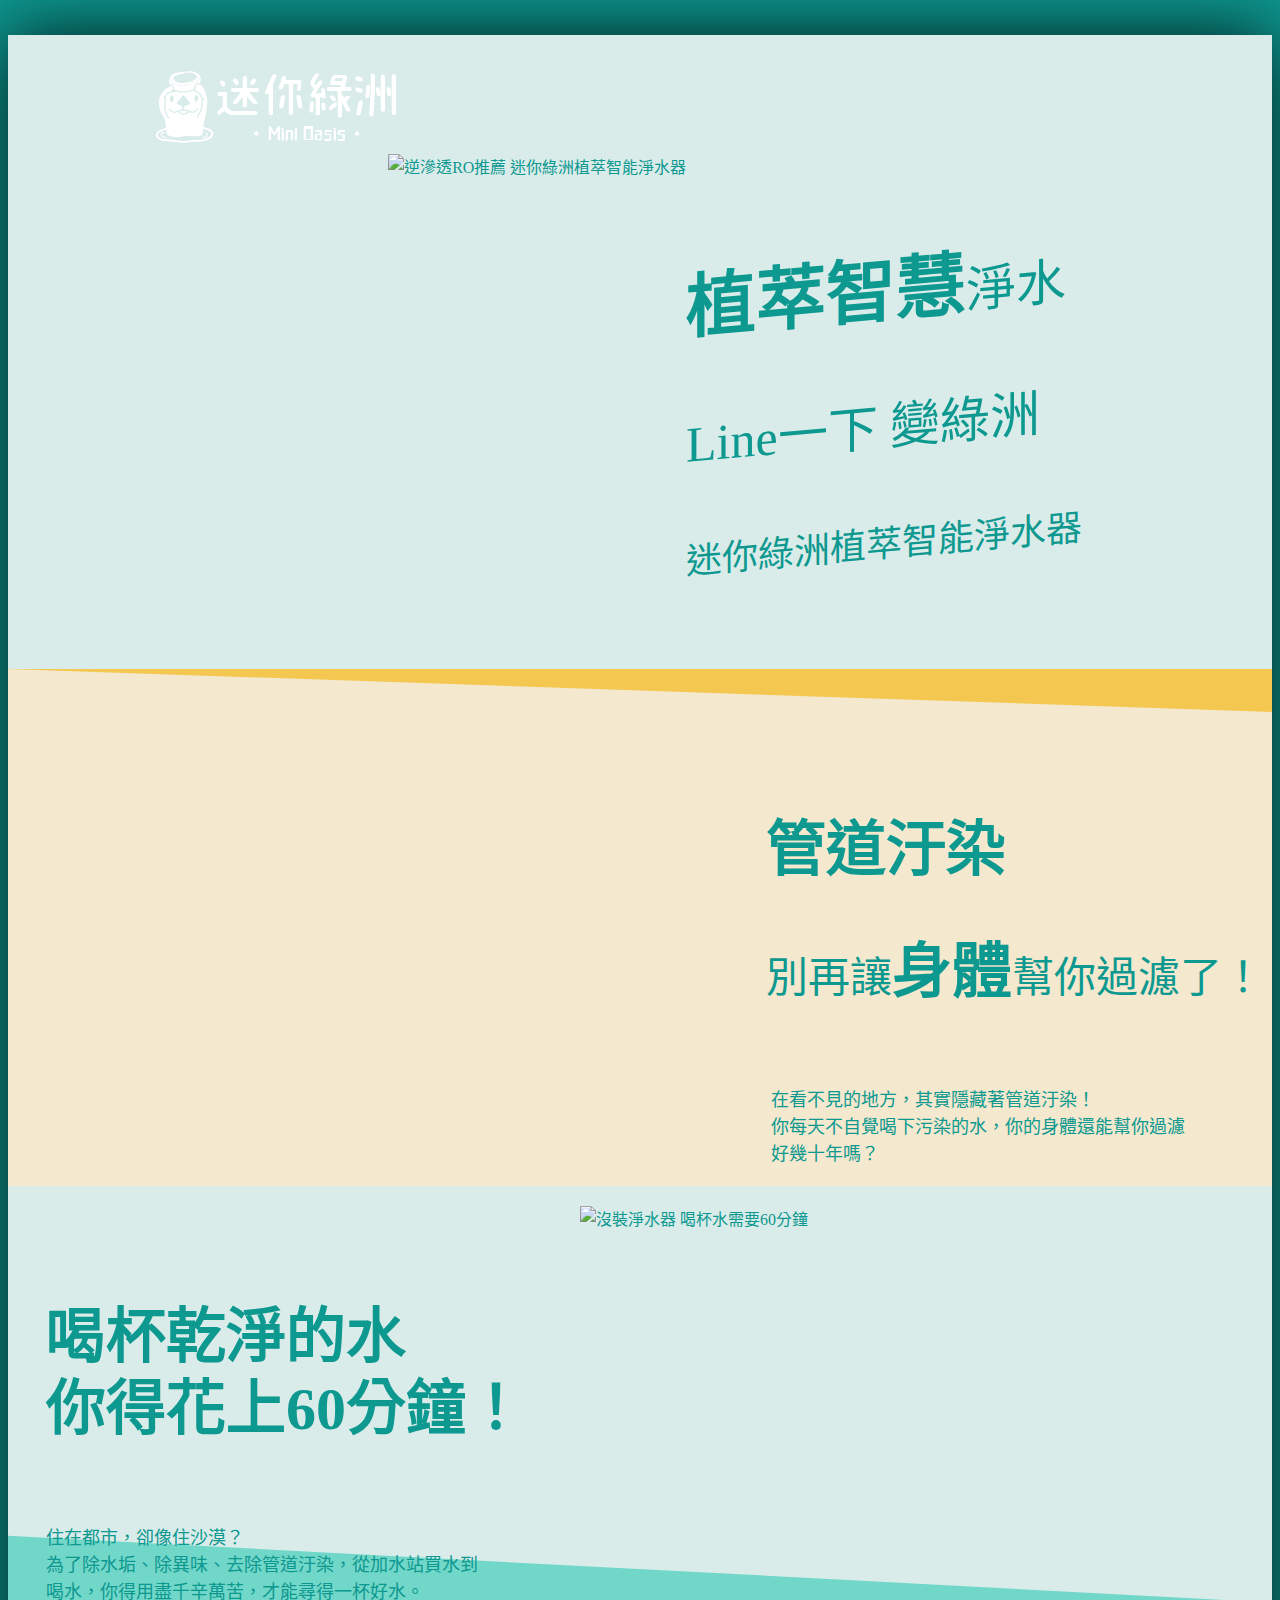
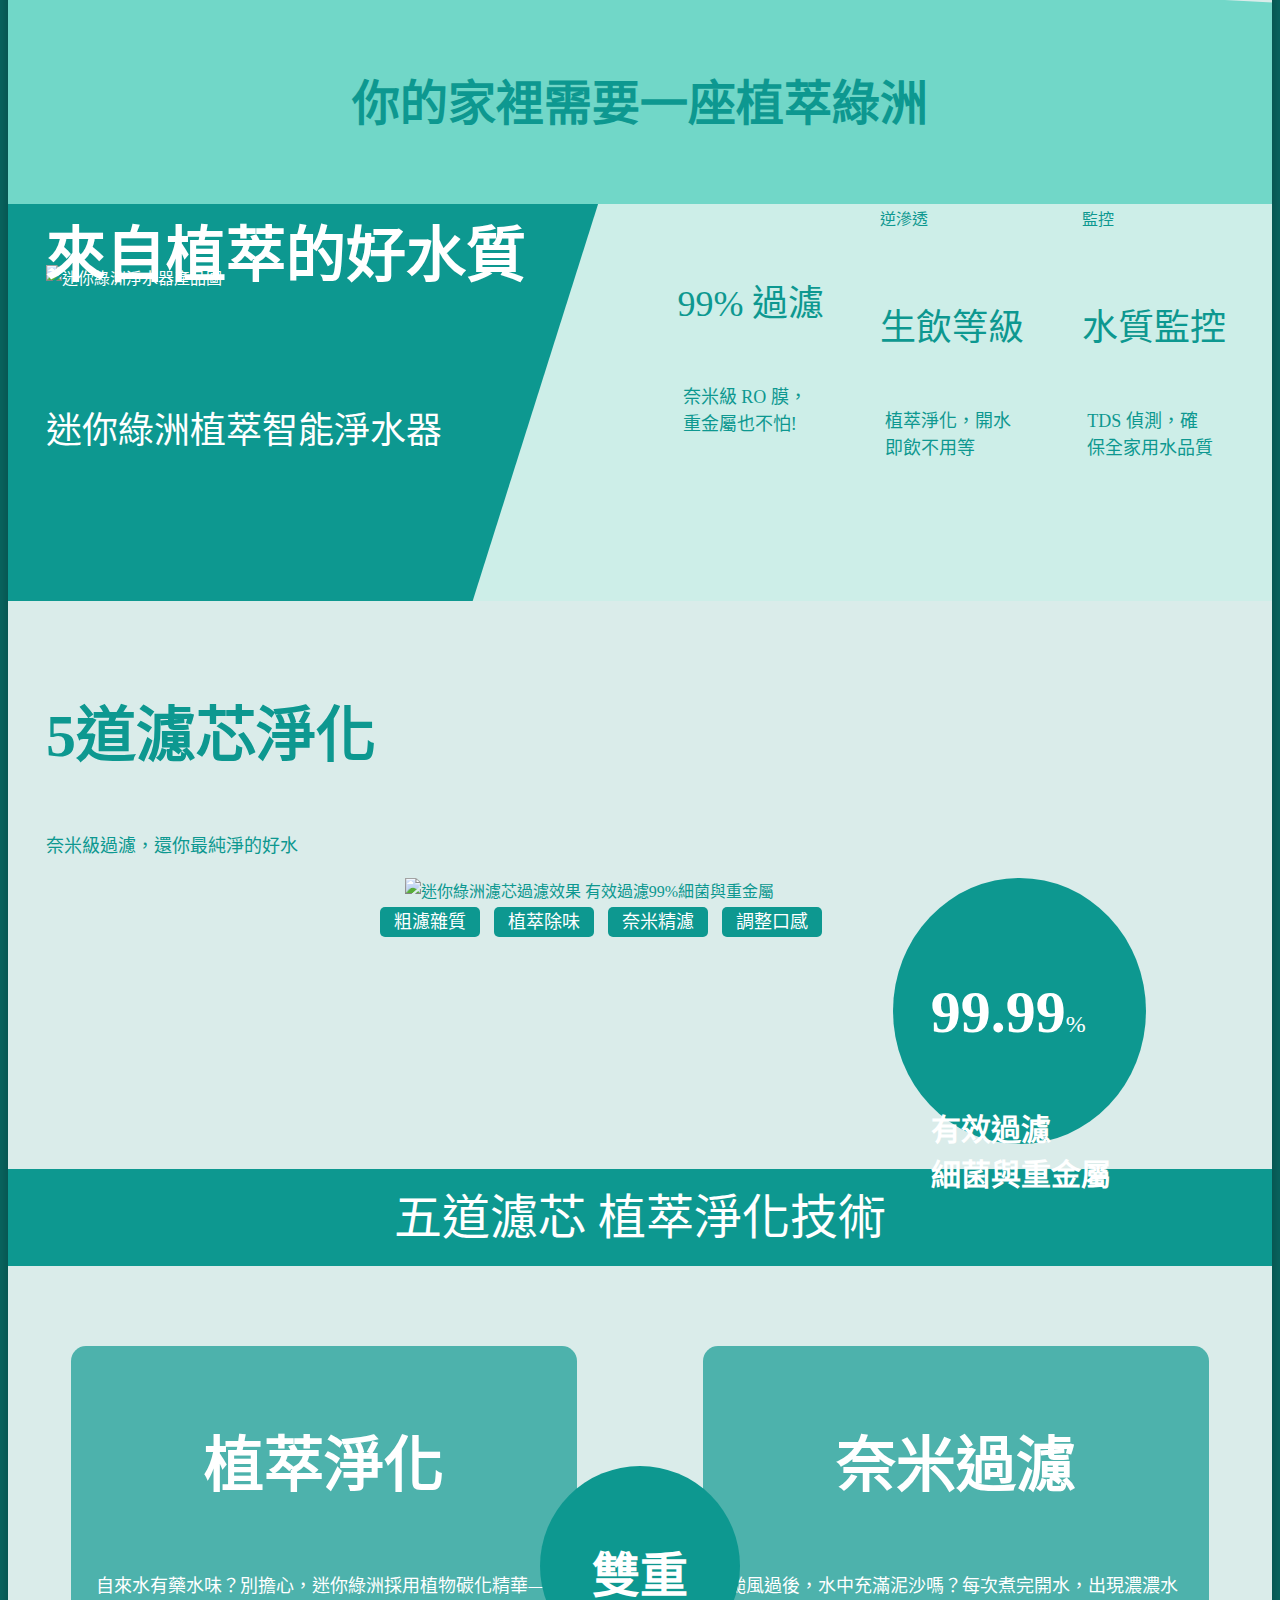
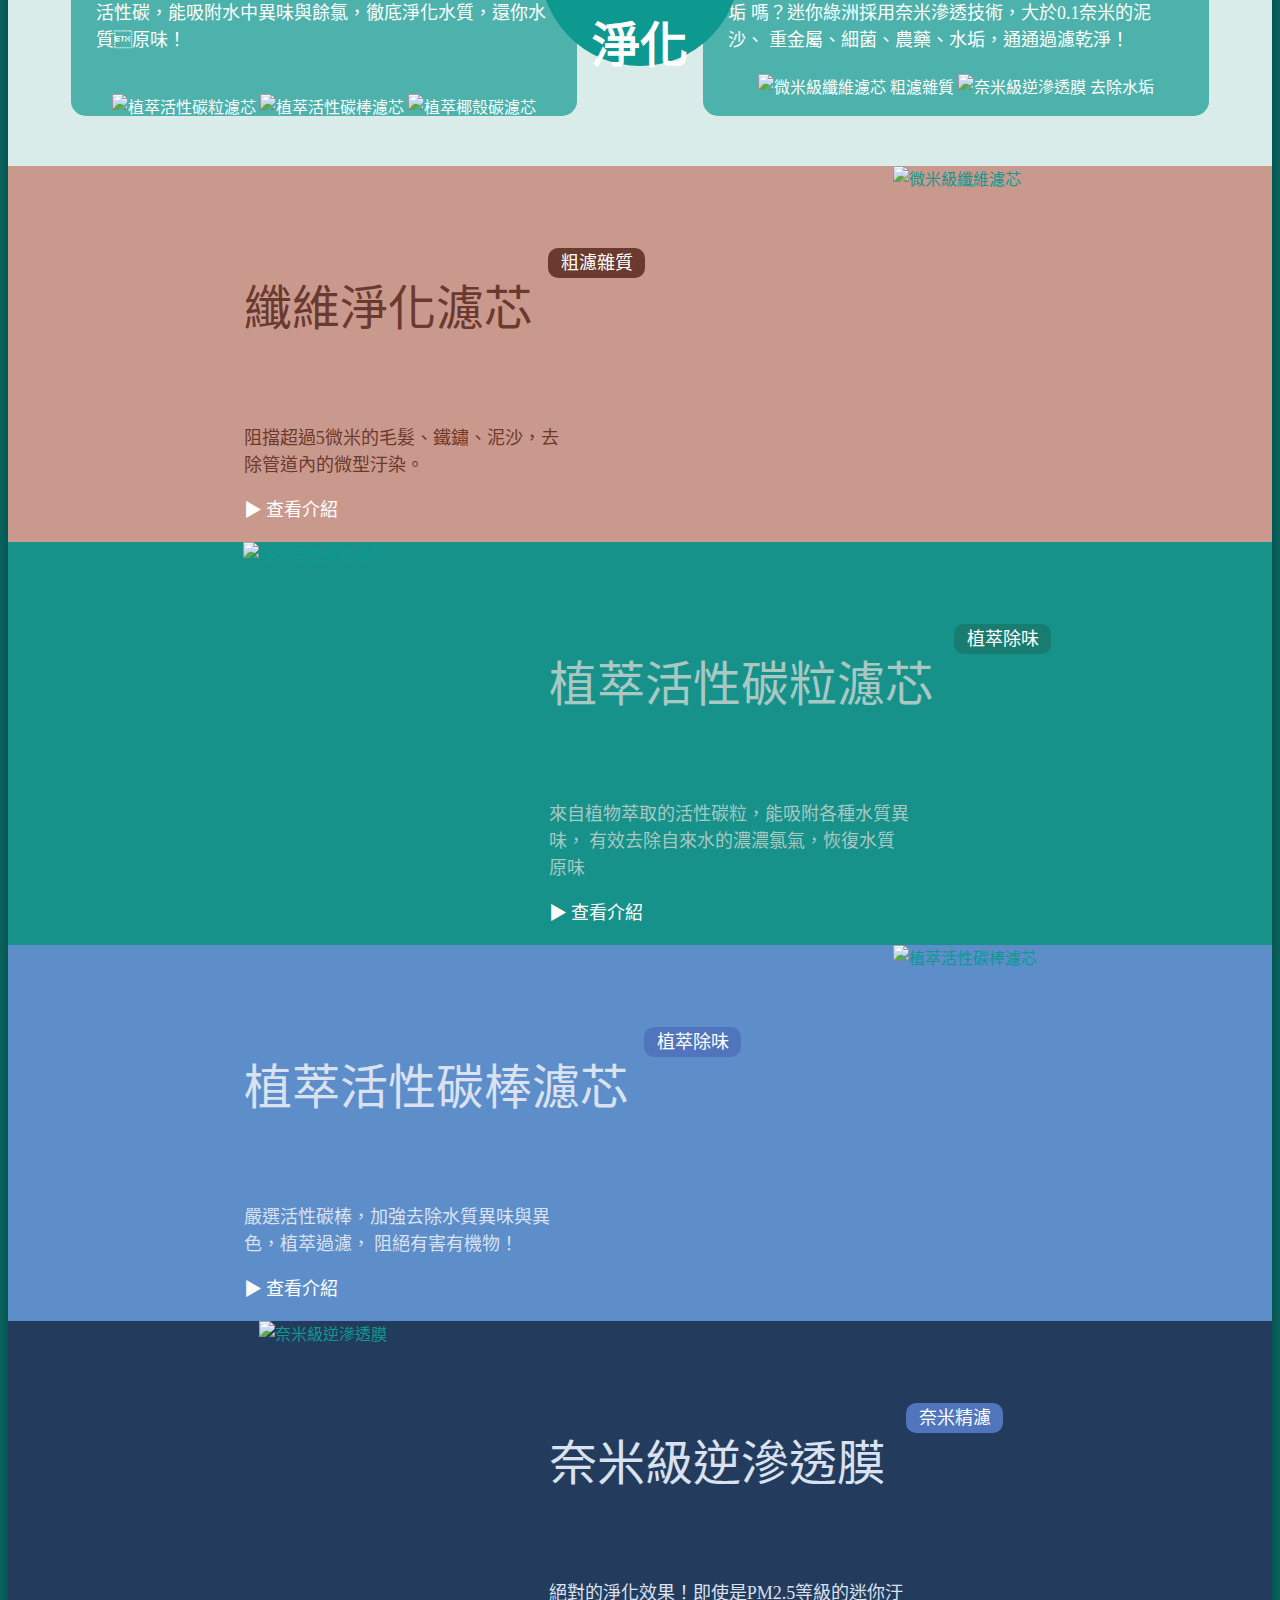
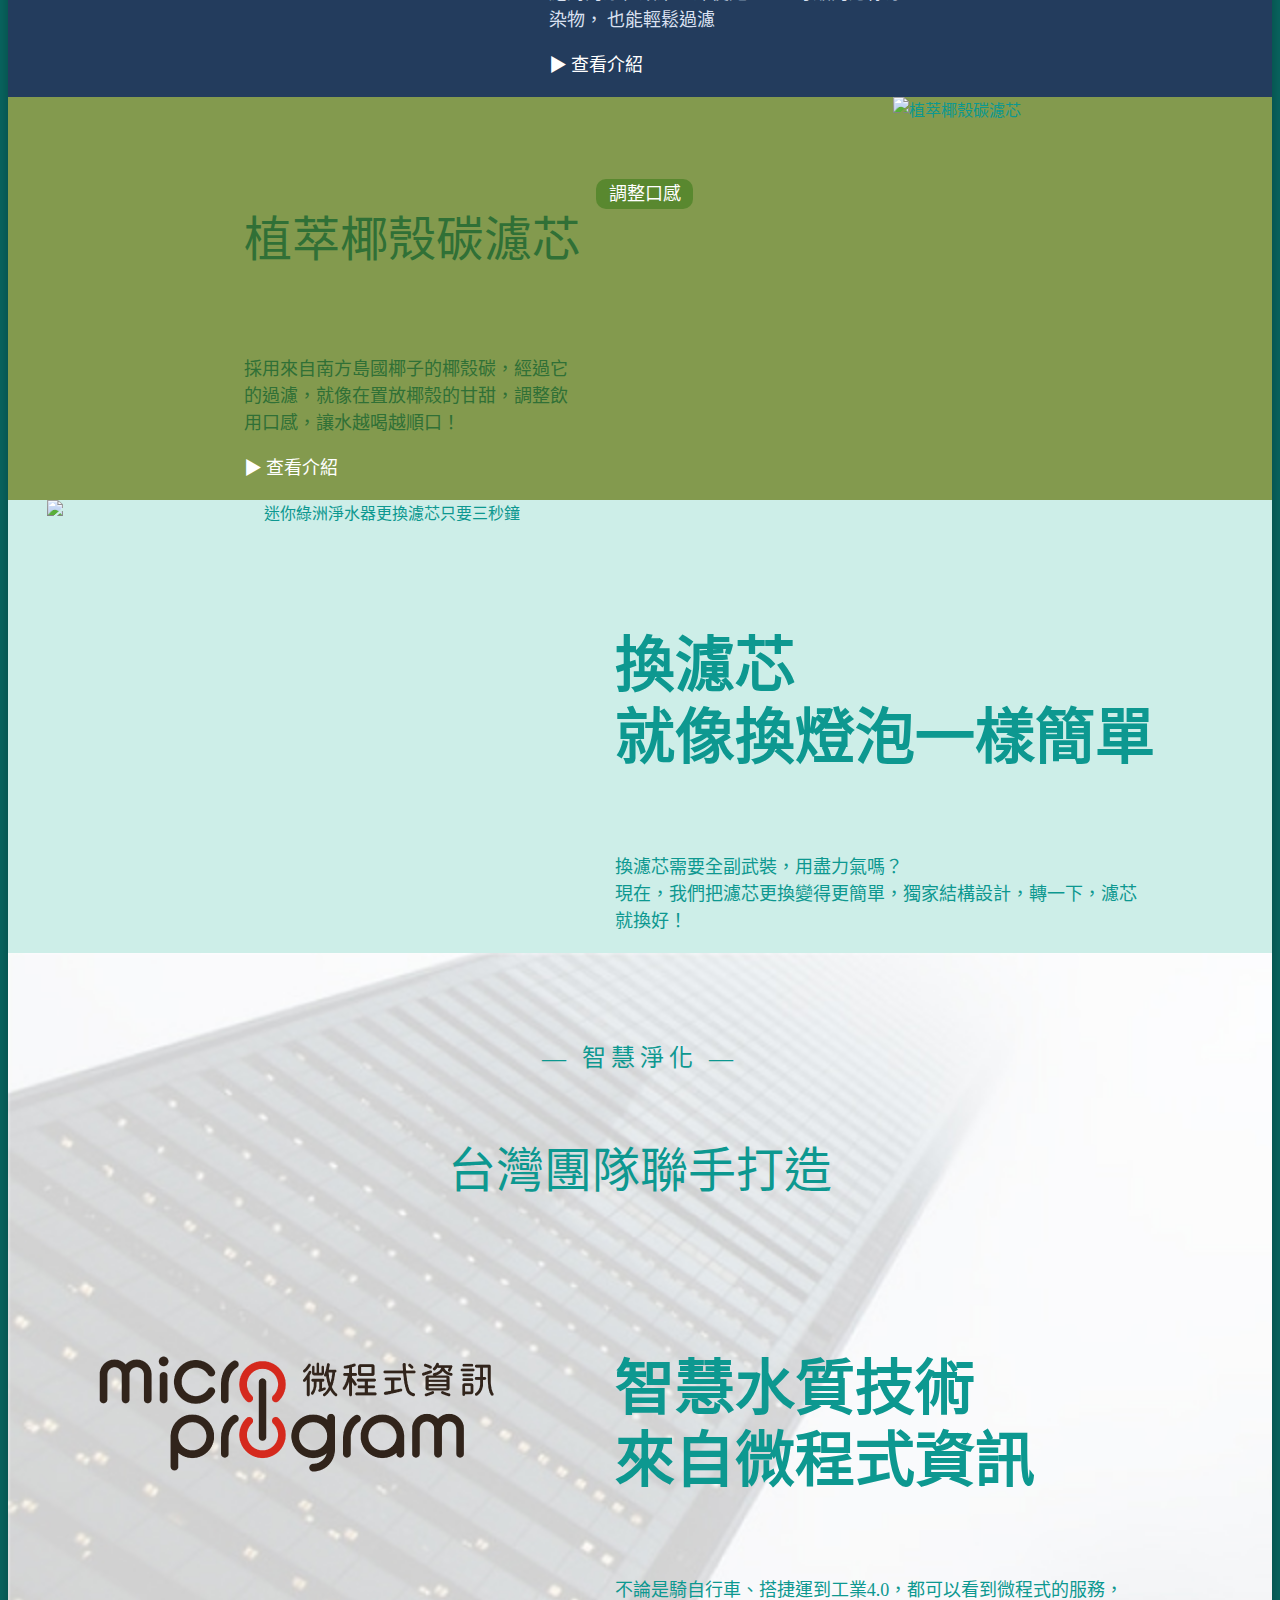
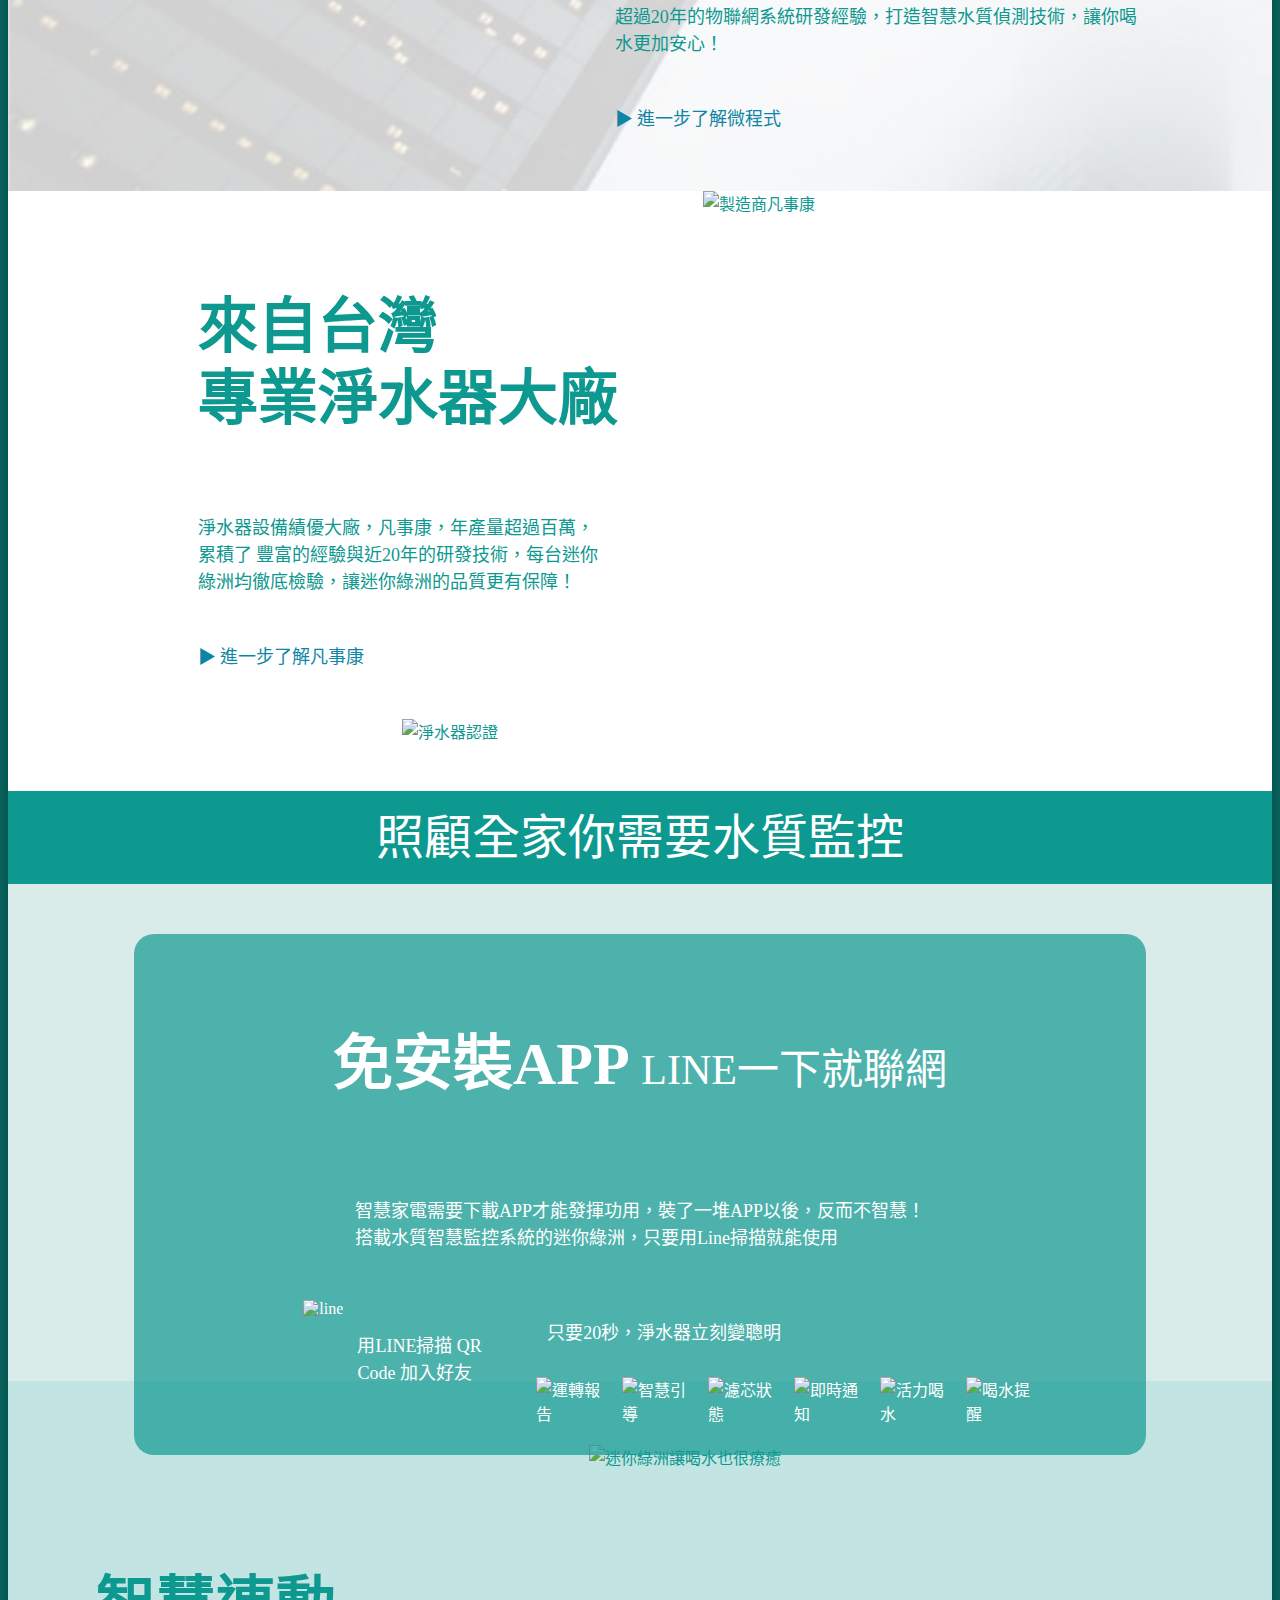
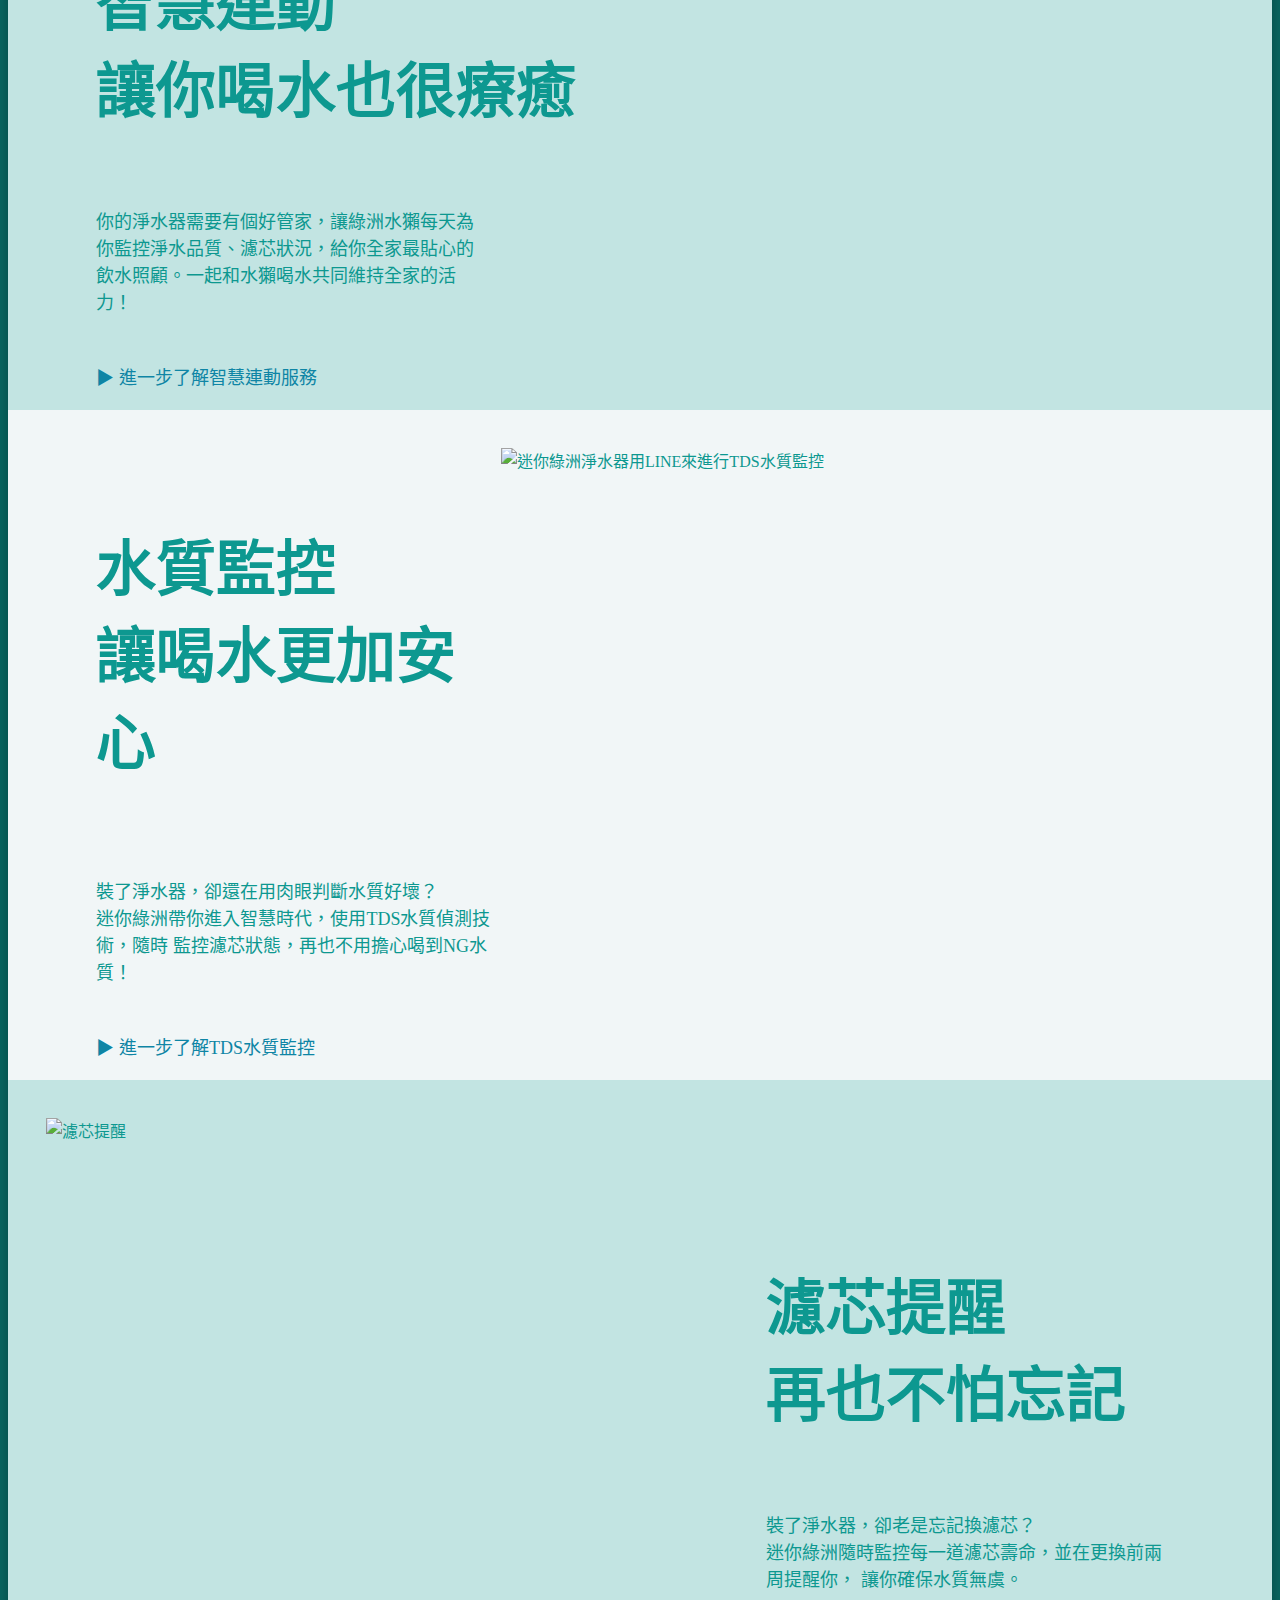
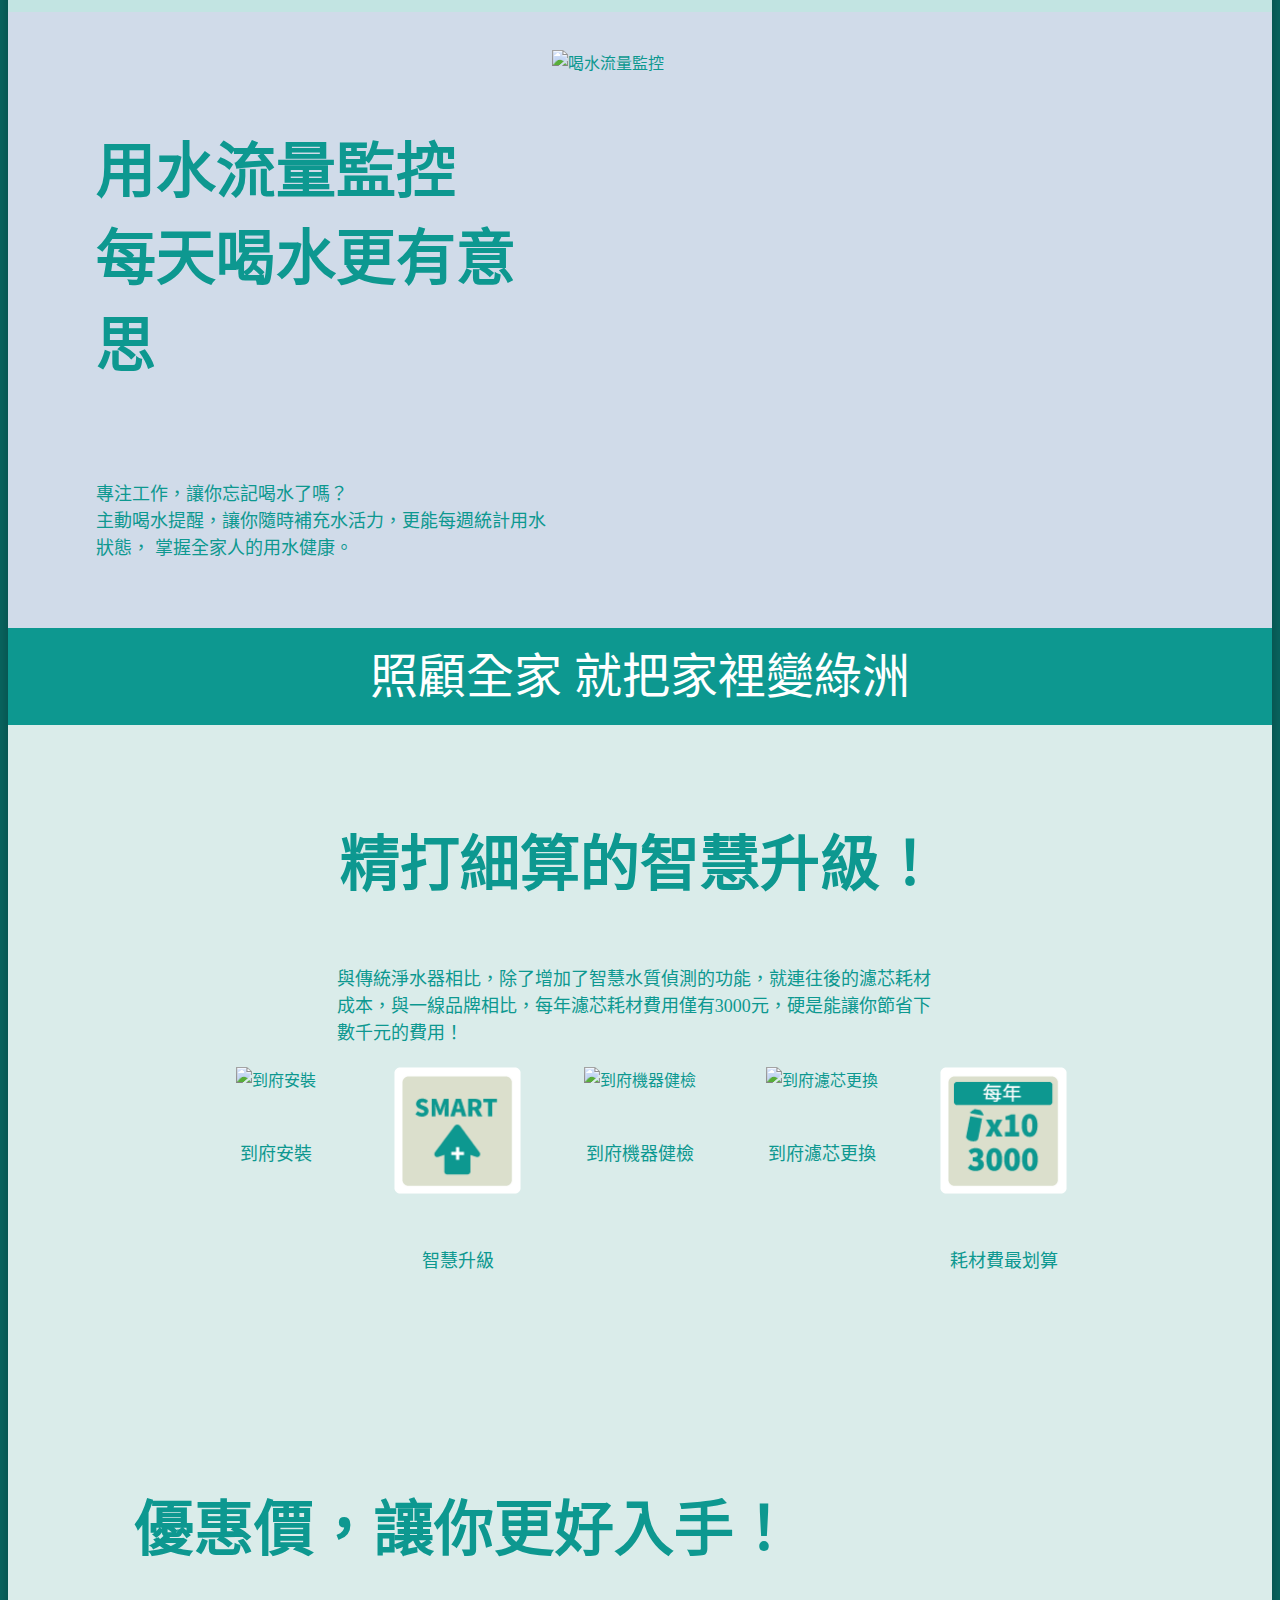
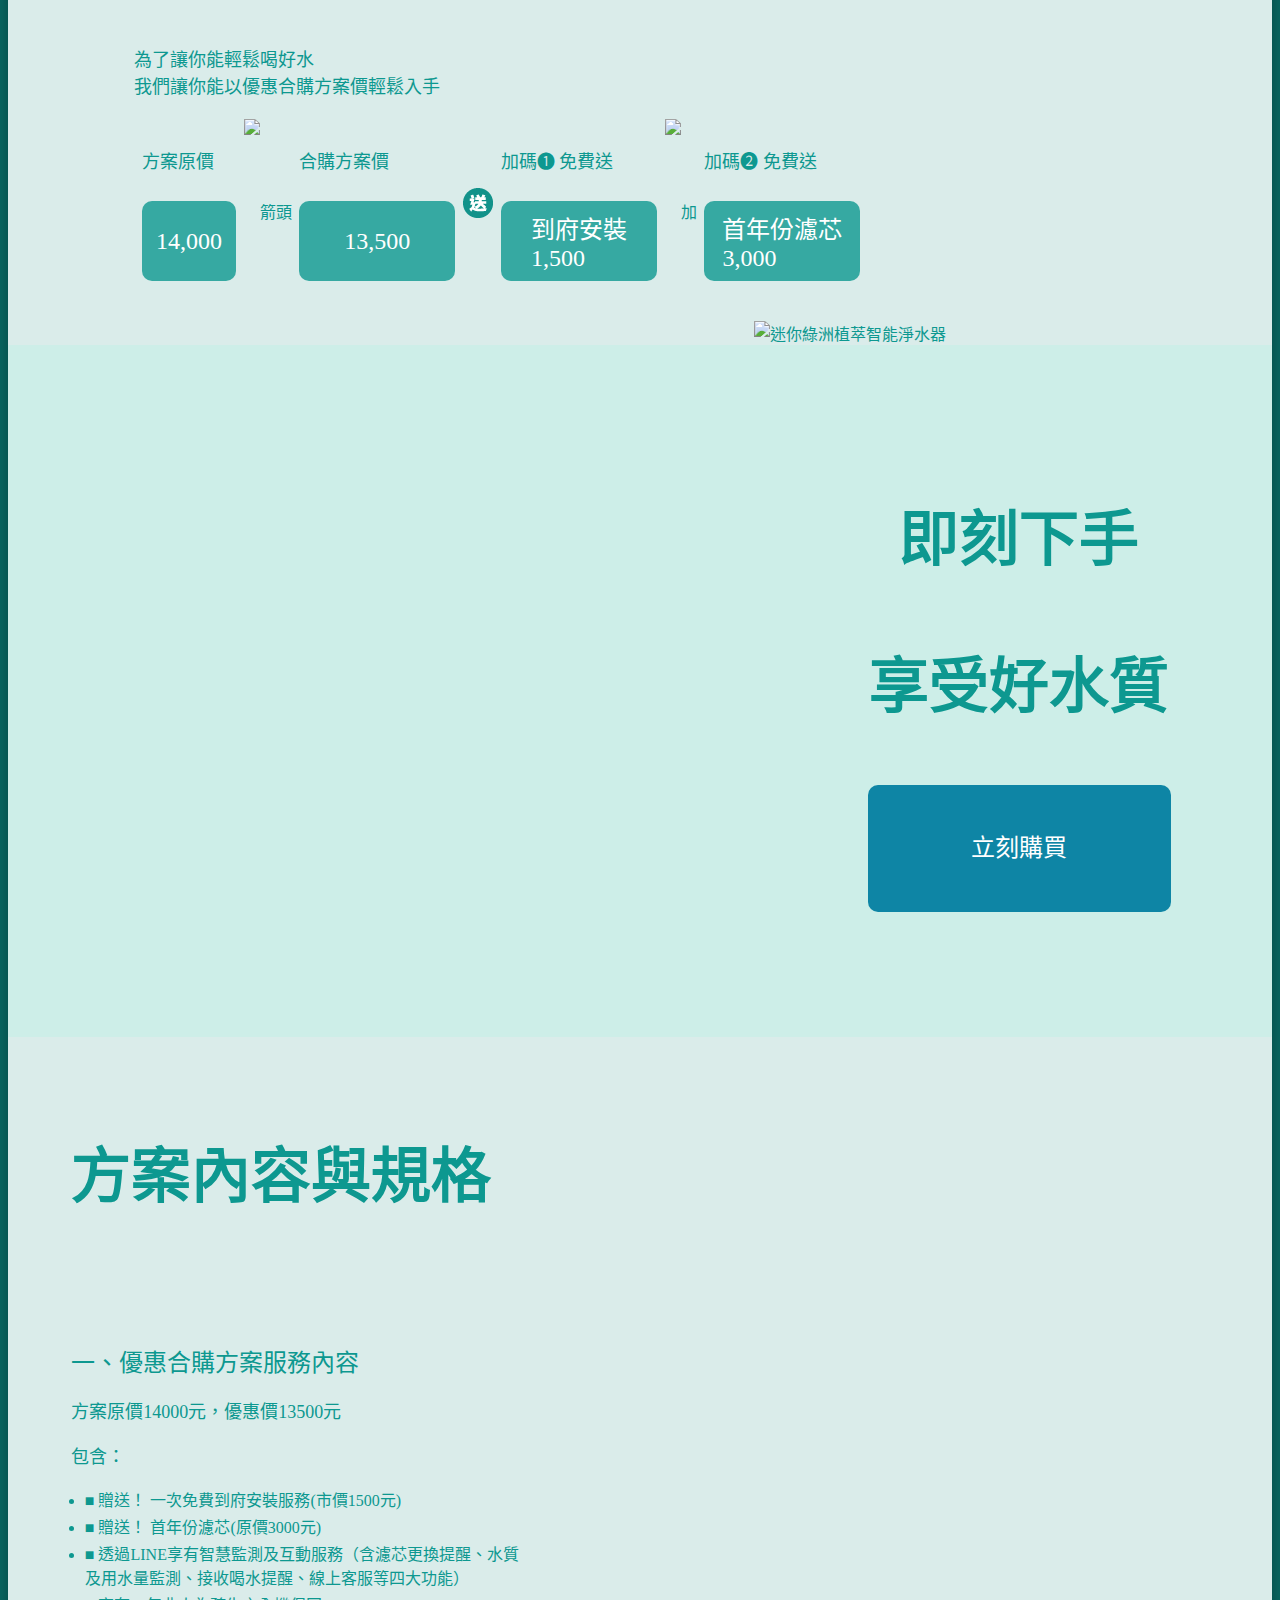
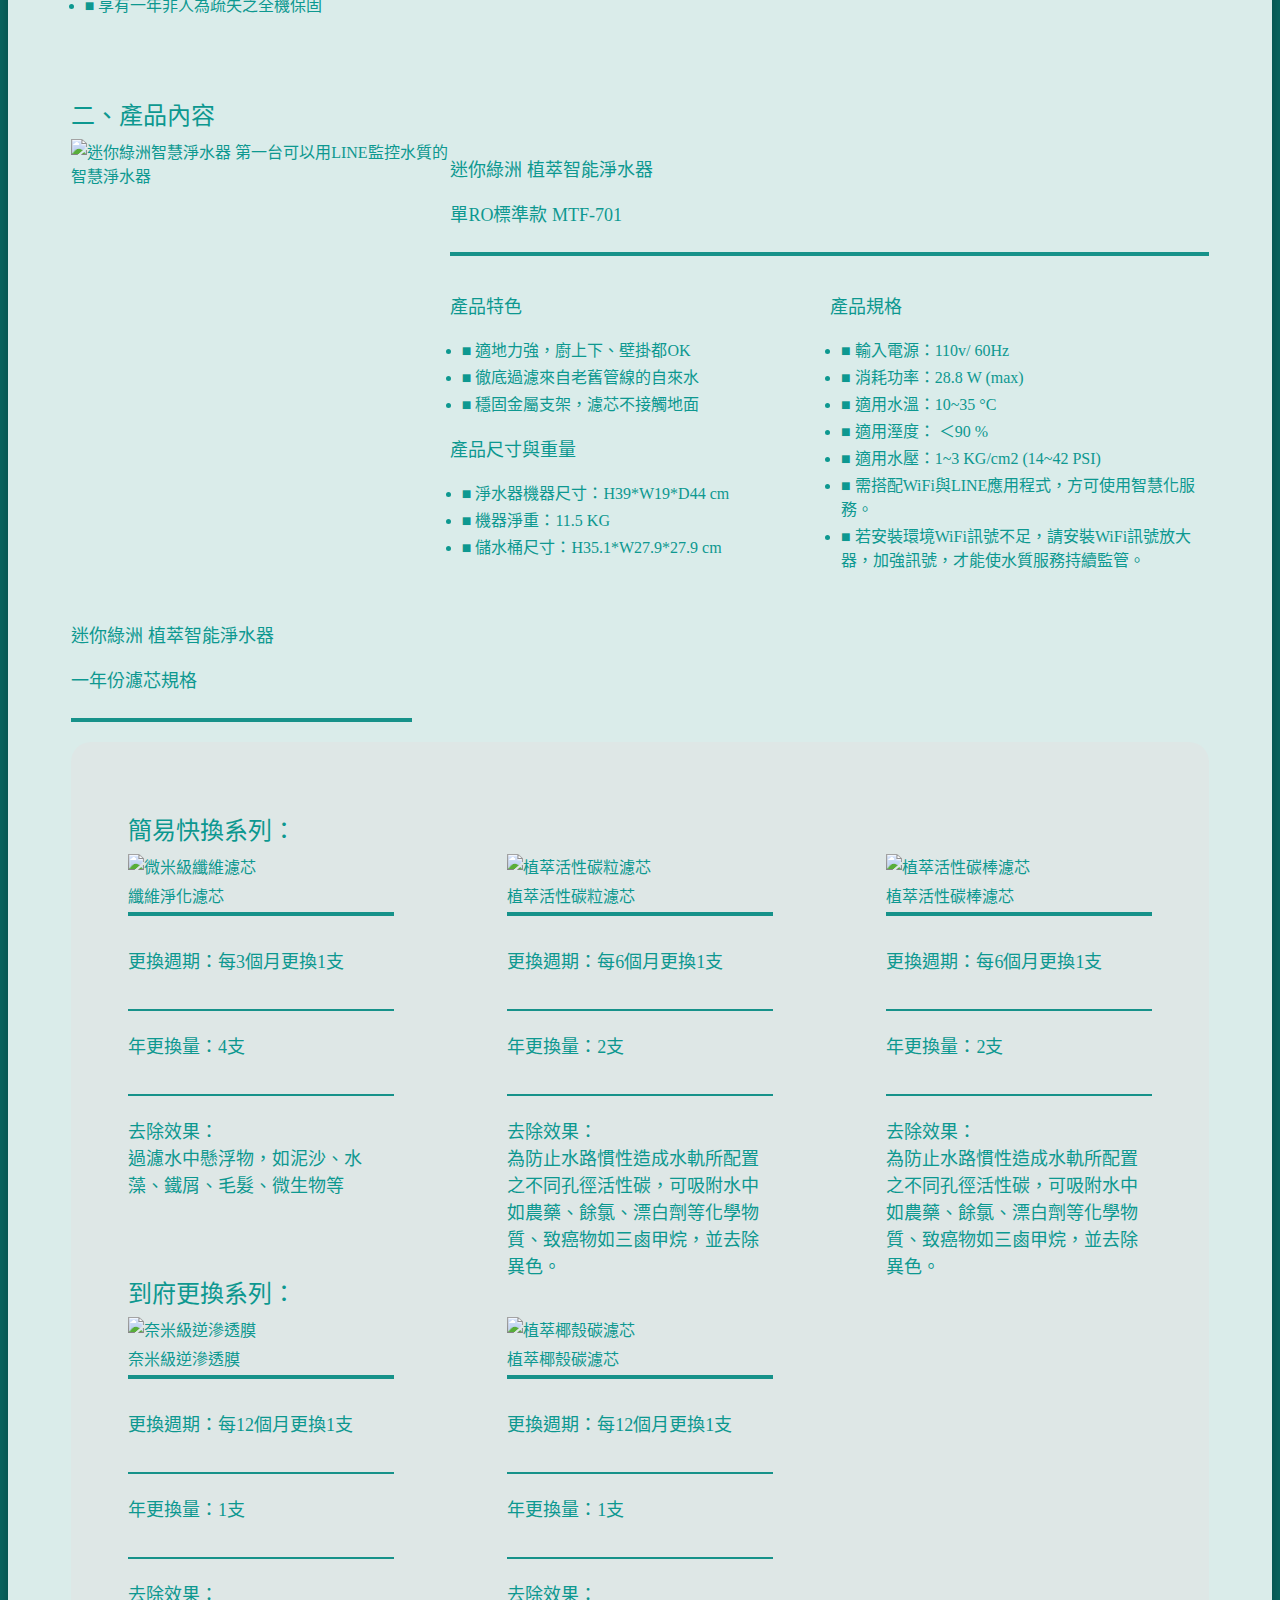
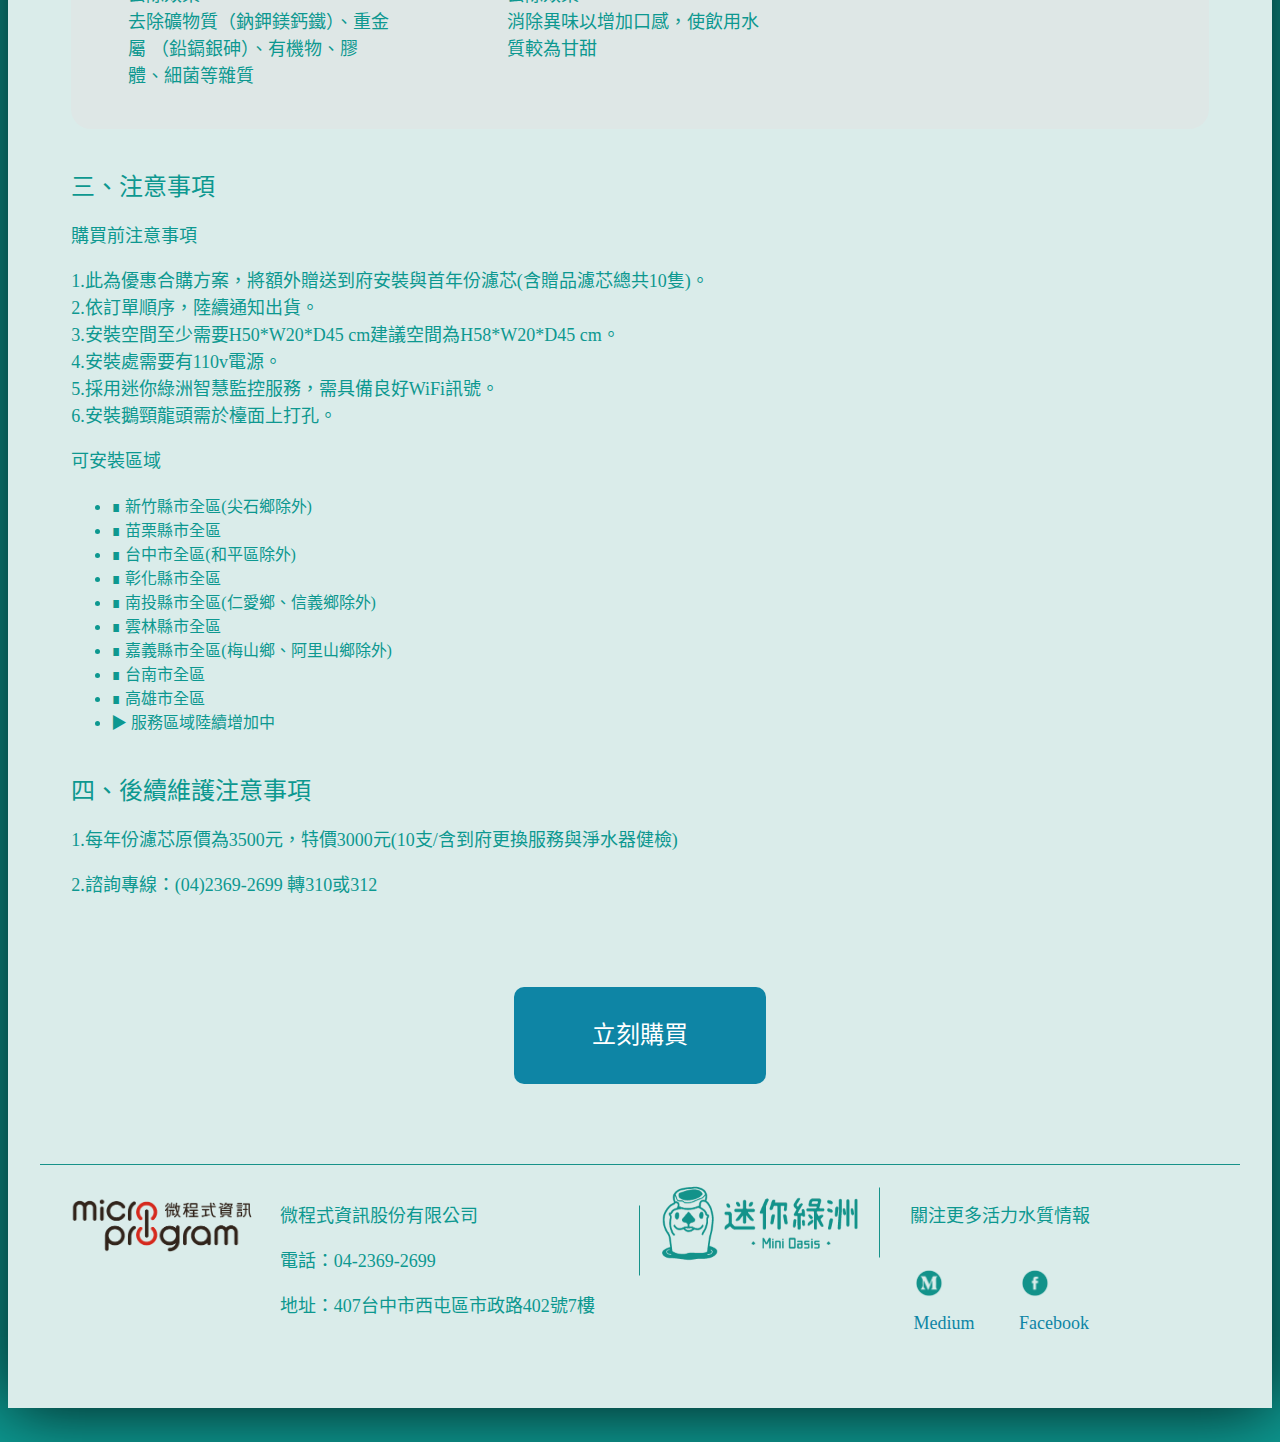
==== commit 053b576e: "修改文案" ====
--- a/index.html
+++ b/index.html
@@ -208,7 +208,7 @@
         <section class="section7 clearfix">
             <div class="description">
                 <div class="title clearfix">
-                    <h3>微米級纖維濾芯</h3>
+                    <h3>纖維淨化濾芯</h3>
                     <p><span>粗濾雜質</span></p>
 
 
@@ -594,7 +594,7 @@
                             <div class="filter1 ">
                                 <div class="filterpic ">
                                     <img src="img/section22/filter01.png " alt="微米級纖維濾芯 ">
-                                    <span>微米級纖維濾芯</span>
+                                    <span>纖維淨化濾芯</span>
                                 </div>
                                 <div class="filterreplacetime ">
                                     <p><span>更換週期：</span>每3個月更換1支</p>
